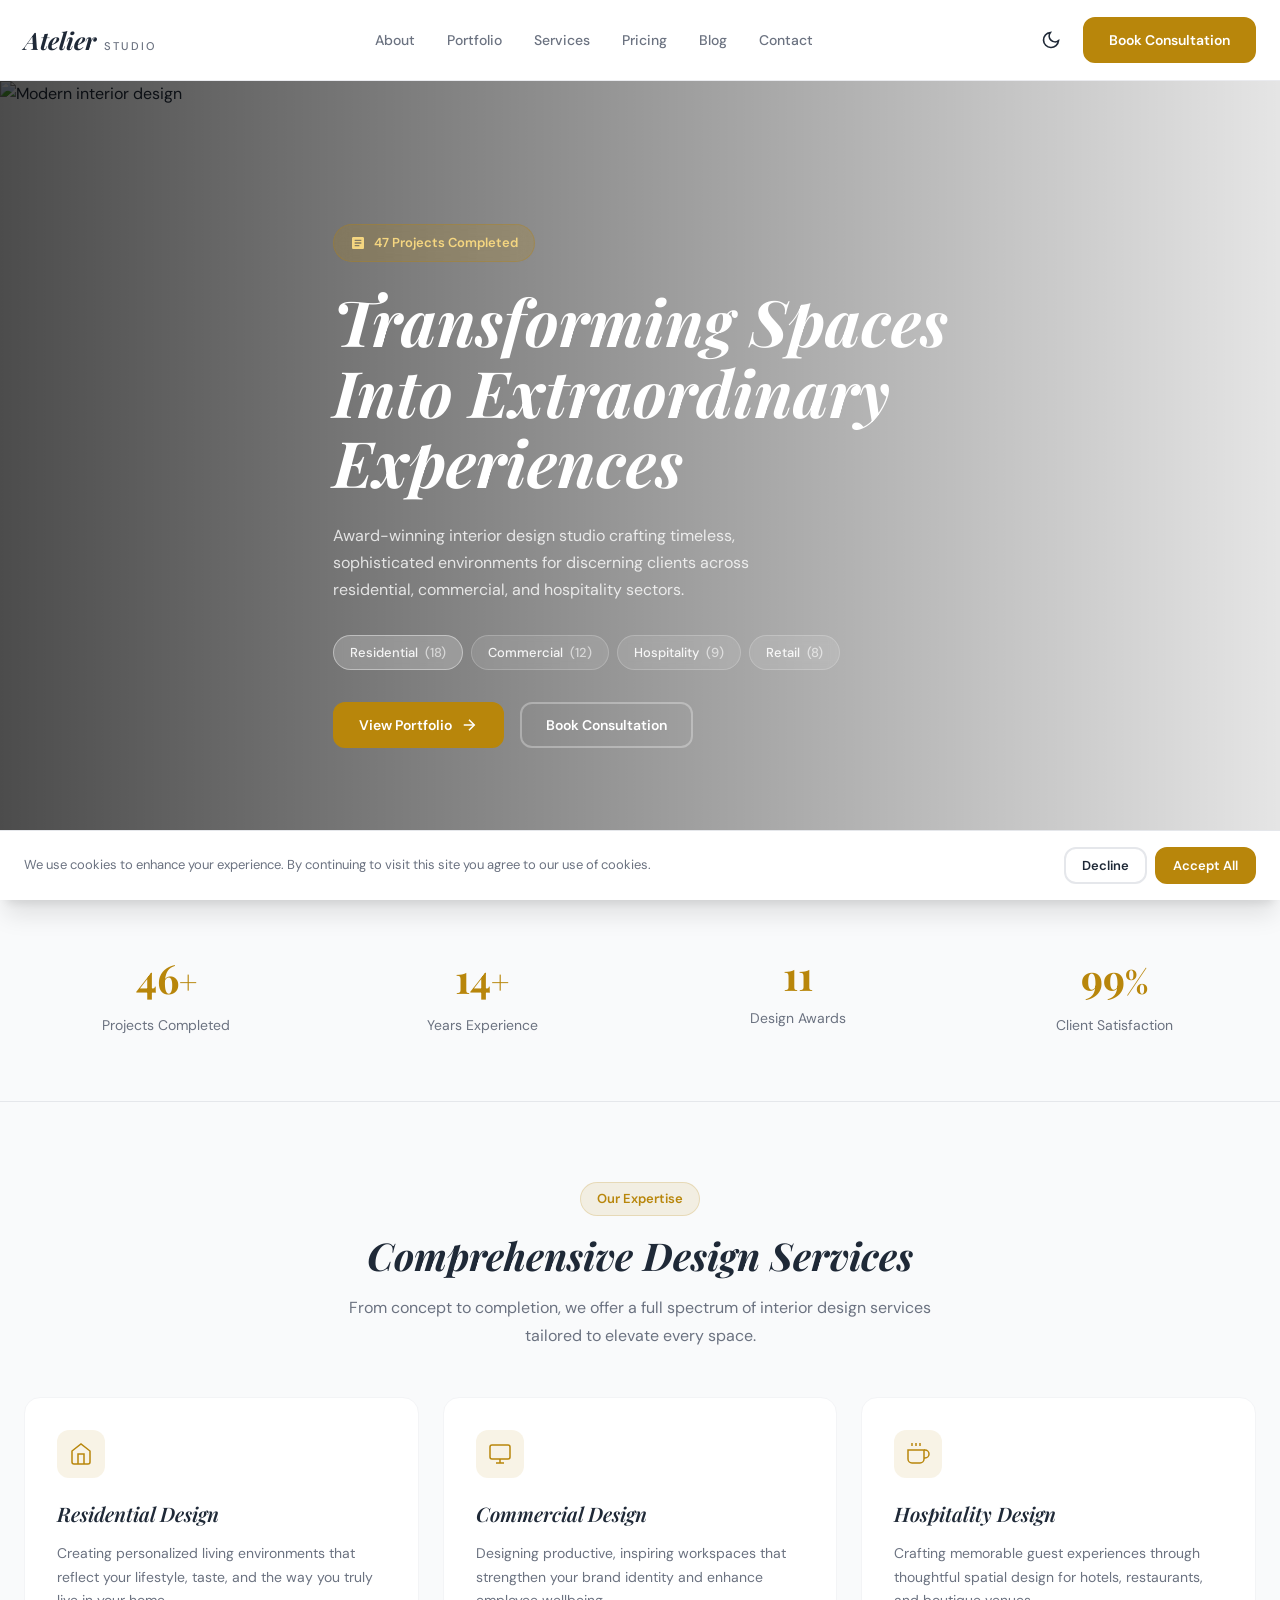
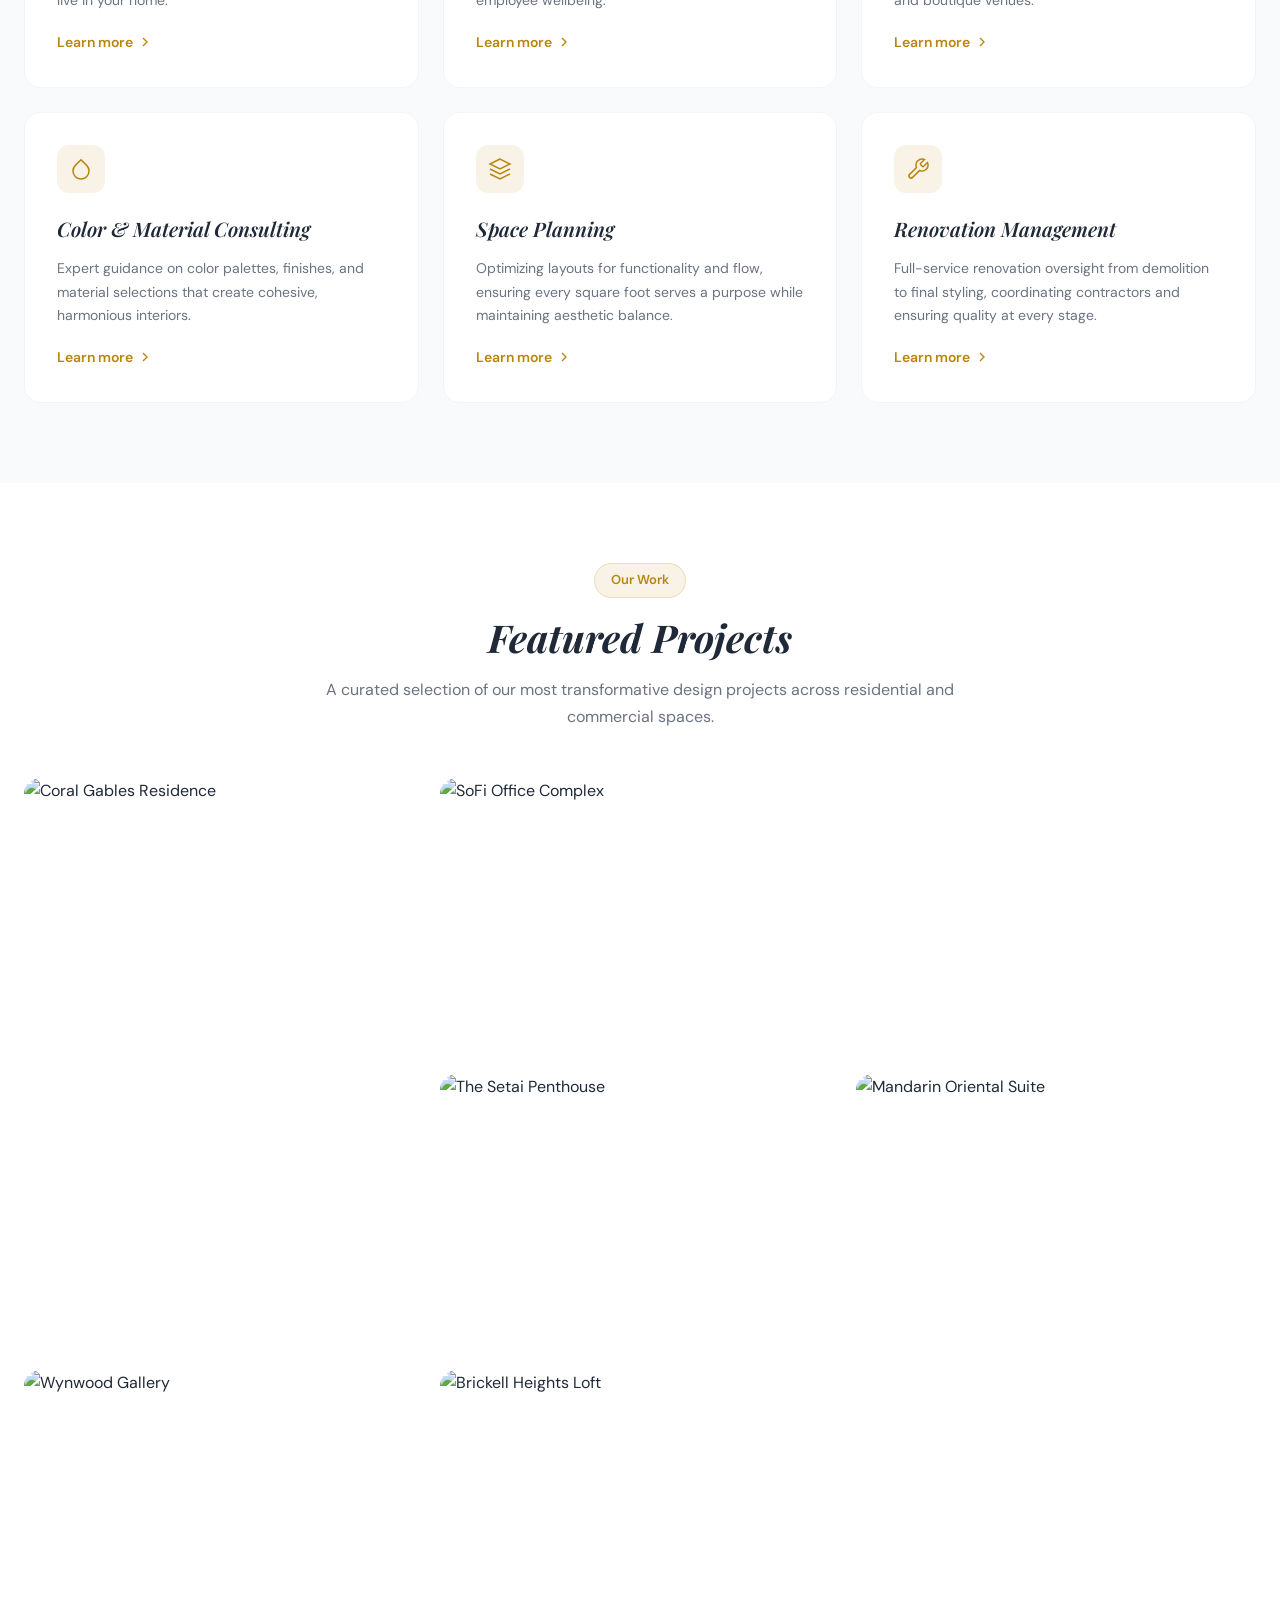
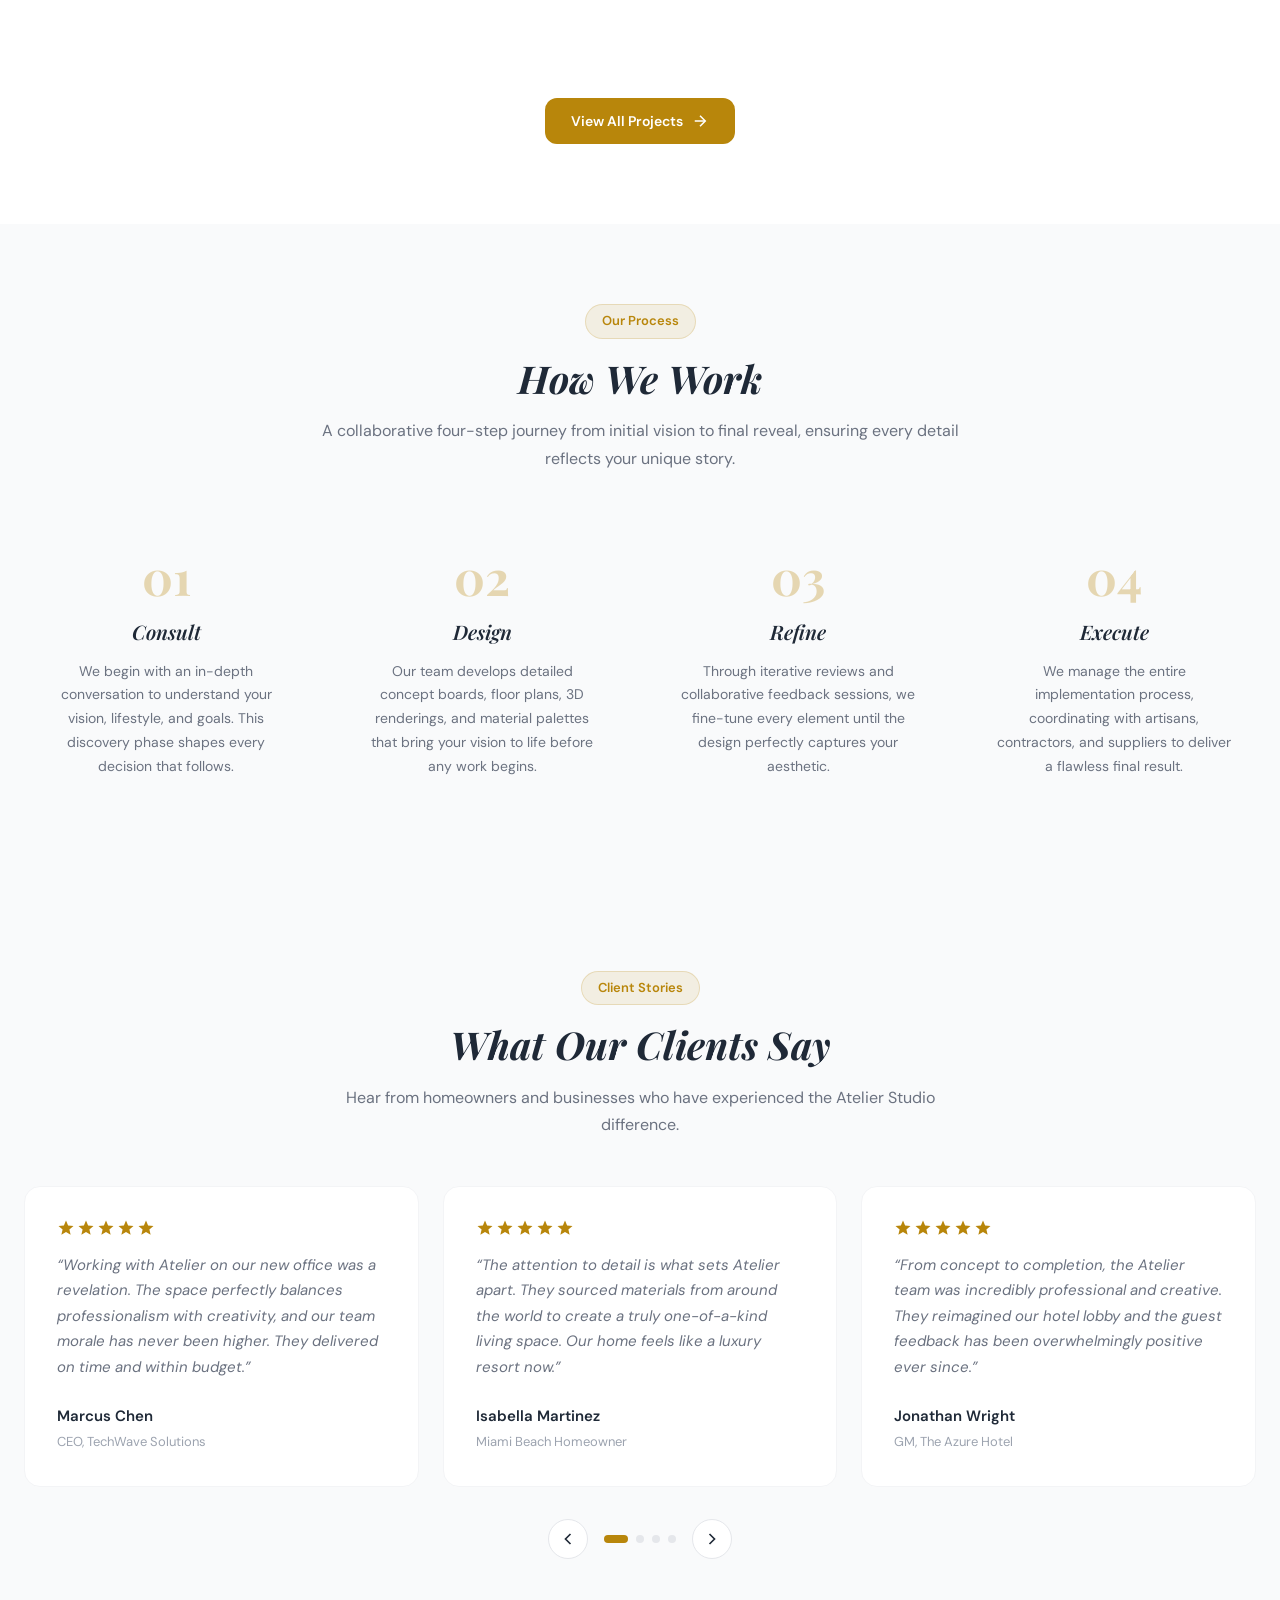
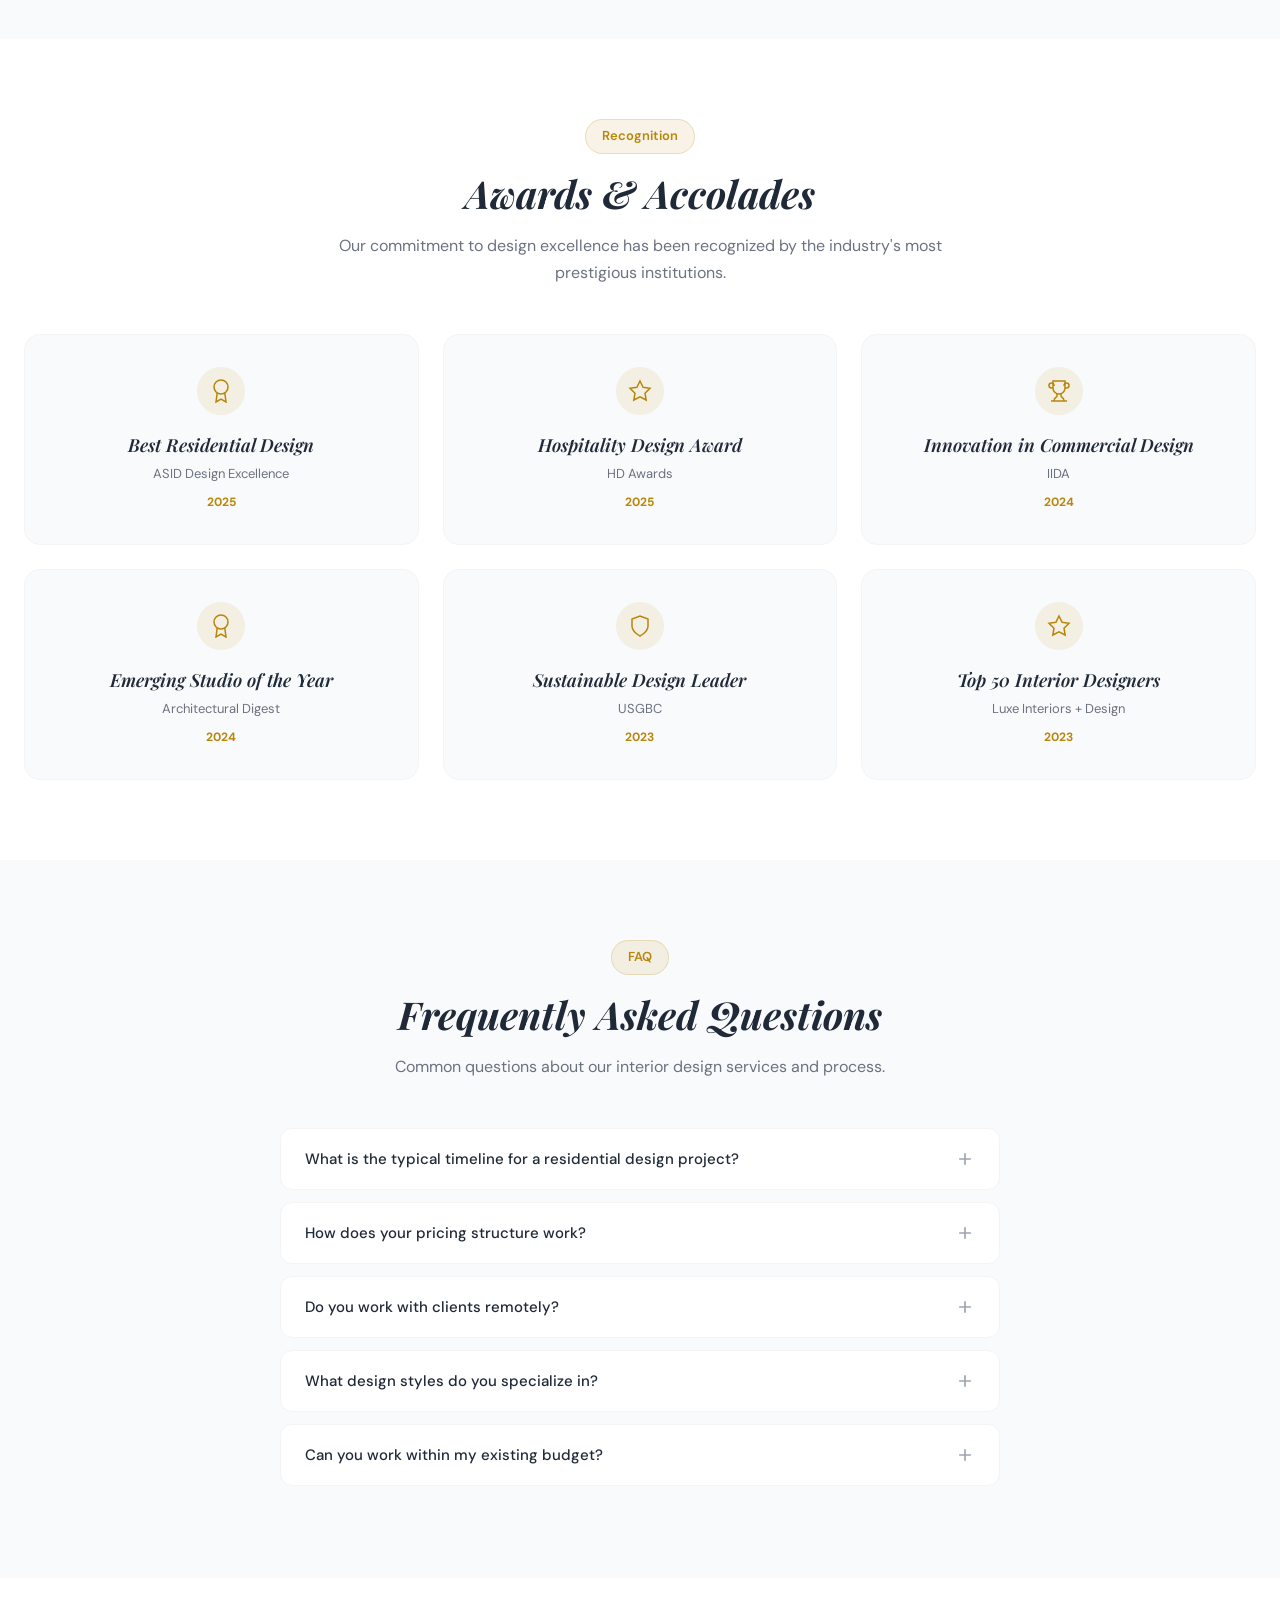
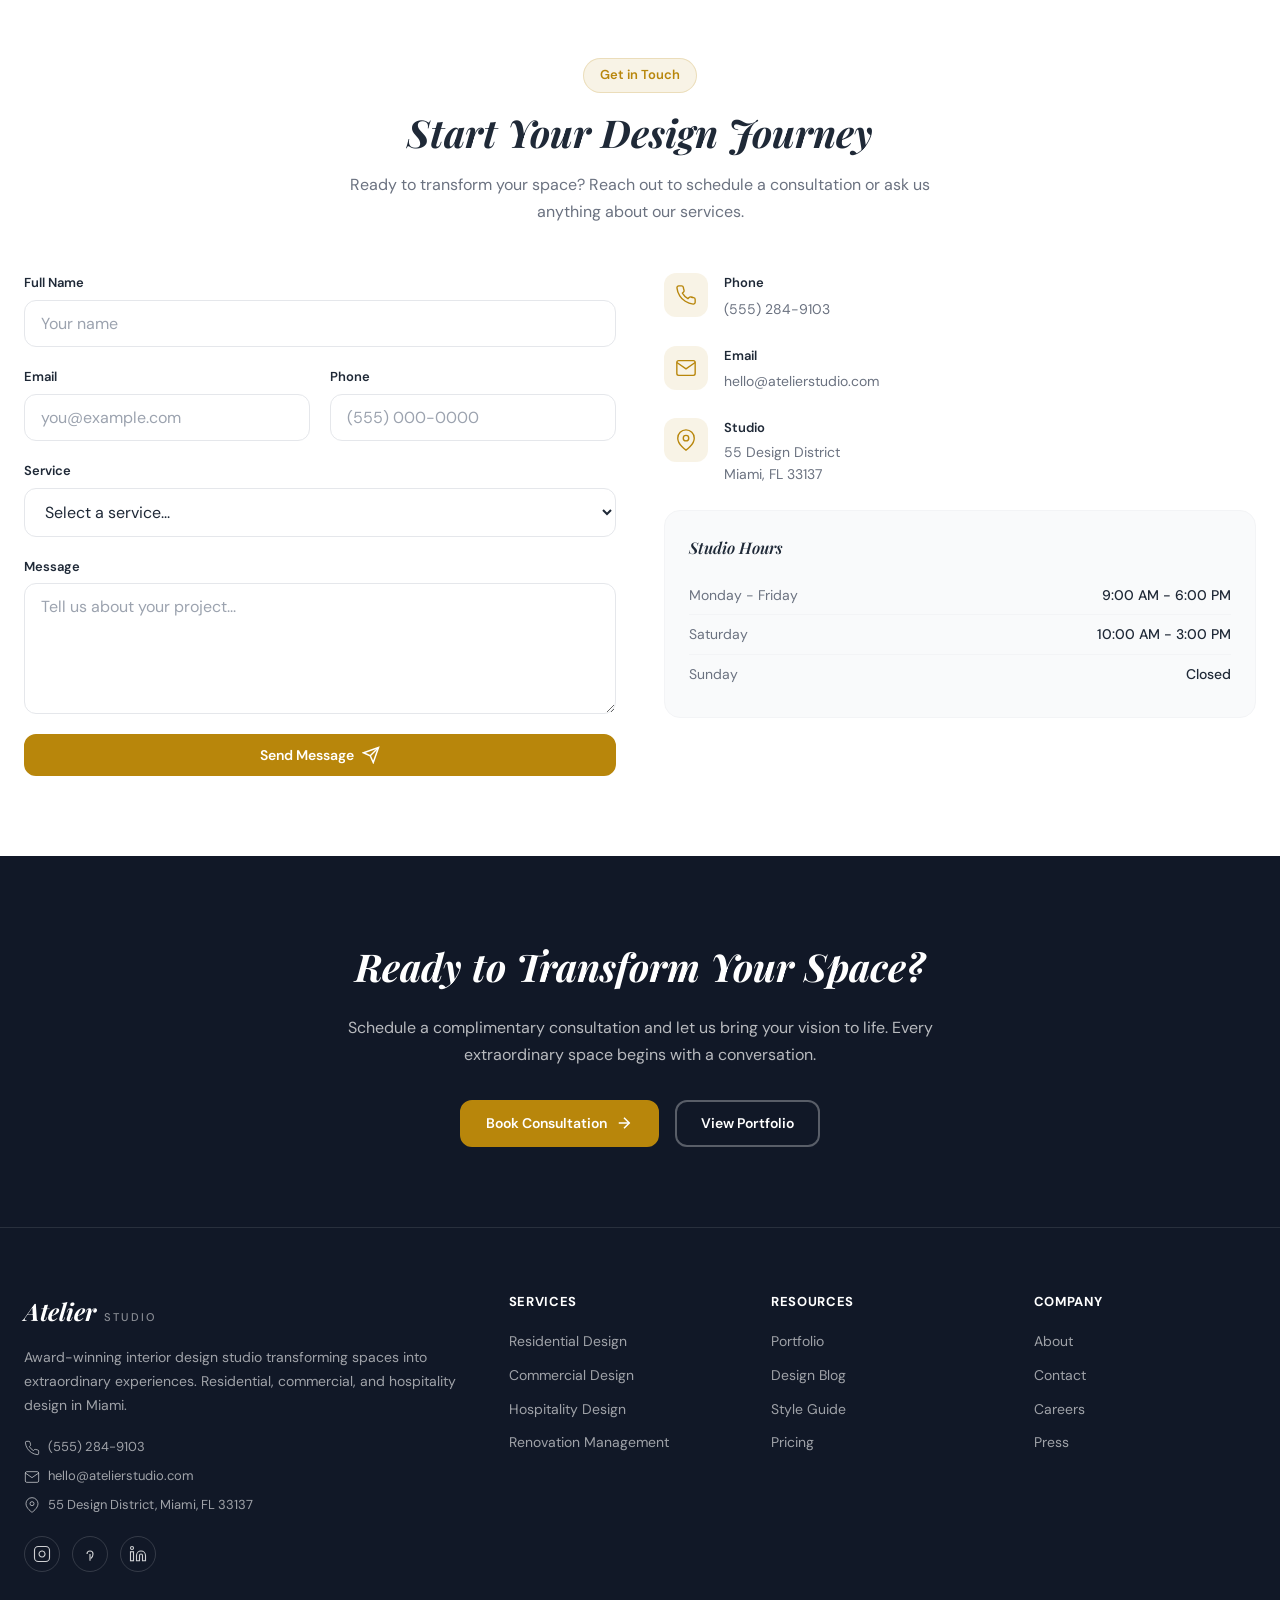
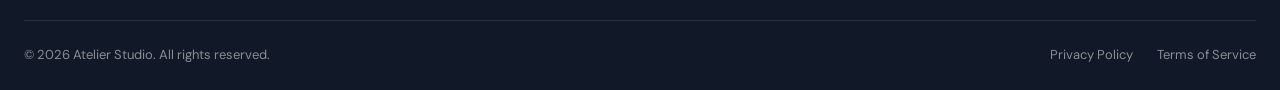
==== index.html @ 3260d1e7 "feat: complete Atelier Studio portfolio website - Hero section with background image, badges, and CT" ====
<!DOCTYPE html>
<html lang="en">
<head>
  <meta charset="UTF-8">
  <meta name="viewport" content="width=device-width, initial-scale=1.0">
  <title>Atelier Studio | Interior Design Portfolio</title>
  <meta name="description" content="Award-winning interior design studio crafting timeless, sophisticated environments for discerning clients.">
  <link rel="preconnect" href="https://fonts.googleapis.com">
  <link rel="preconnect" href="https://fonts.gstatic.com" crossorigin>
  <link href="https://fonts.googleapis.com/css2?family=DM+Sans:ital,wght@0,300;0,400;0,500;0,600;0,700;0,800;1,400&family=Playfair+Display:ital,wght@0,400;0,500;0,600;0,700;0,800;1,400;1,500;1,600&display=swap" rel="stylesheet">
  <link rel="stylesheet" href="assets/css/style.css">
  <script>
    (function(){
      if(localStorage.theme==='dark'||(! ('theme' in localStorage)&&window.matchMedia('(prefers-color-scheme: dark)').matches)){
        document.documentElement.classList.add('dark');
      }
    })();
  </script>
</head>
<body>
  <!-- Preloader -->
  <div id="preloader">
    <div class="preloader-spinner"></div>
  </div>

  <!-- Scroll Progress -->
  <div id="scroll-progress"></div>

  <!-- Header -->
  <header id="header">
    <div class="container header-inner">
      <a href="#" class="logo">
        <span class="logo-text">Atelier</span>
        <span class="logo-sub">STUDIO</span>
      </a>
      <nav class="main-nav" id="mainNav">
        <a href="#about" class="nav-link">About</a>
        <a href="#portfolio" class="nav-link">Portfolio</a>
        <a href="#services" class="nav-link">Services</a>
        <a href="#pricing" class="nav-link">Pricing</a>
        <a href="#blog" class="nav-link">Blog</a>
        <a href="#contact" class="nav-link">Contact</a>
      </nav>
      <div class="header-actions">
        <button id="themeToggle" class="theme-toggle" aria-label="Toggle dark mode">
          <svg class="sun-icon" viewBox="0 0 24 24" fill="none" stroke="currentColor" stroke-width="2"><circle cx="12" cy="12" r="5"/><line x1="12" y1="1" x2="12" y2="3"/><line x1="12" y1="21" x2="12" y2="23"/><line x1="4.22" y1="4.22" x2="5.64" y2="5.64"/><line x1="18.36" y1="18.36" x2="19.78" y2="19.78"/><line x1="1" y1="12" x2="3" y2="12"/><line x1="21" y1="12" x2="23" y2="12"/><line x1="4.22" y1="19.78" x2="5.64" y2="18.36"/><line x1="18.36" y1="5.64" x2="19.78" y2="4.22"/></svg>
          <svg class="moon-icon" viewBox="0 0 24 24" fill="none" stroke="currentColor" stroke-width="2"><path d="M21 12.79A9 9 0 1 1 11.21 3 7 7 0 0 0 21 12.79z"/></svg>
        </button>
        <a href="#contact" class="btn btn-primary header-cta">Book Consultation</a>
        <button class="mobile-toggle" id="mobileToggle" aria-label="Toggle menu">
          <span></span><span></span><span></span>
        </button>
      </div>
    </div>
  </header>

  <main id="main-content">

    <!-- Hero Section -->
    <section class="hero" id="hero">
      <div class="hero-bg">
        <img src="https://images.unsplash.com/photo-1600210492486-724fe5c67fb0?w=1920&q=80" alt="Modern interior design" loading="eager">
        <div class="hero-overlay"></div>
      </div>
      <div class="container hero-content">
        <div class="hero-badge animate-on-scroll">
          <svg viewBox="0 0 24 24" fill="currentColor" width="16" height="16"><path d="M19 3H5c-1.1 0-2 .9-2 2v14c0 1.1.9 2 2 2h14c1.1 0 2-.9 2-2V5c0-1.1-.9-2-2-2zm-5 14H7v-2h7v2zm3-4H7v-2h10v2zm0-4H7V7h10v2z"/></svg>
          <span>47 Projects Completed</span>
        </div>
        <h1 class="hero-title animate-on-scroll">Transforming Spaces<br>Into Extraordinary<br>Experiences</h1>
        <p class="hero-desc animate-on-scroll">Award-winning interior design studio crafting timeless, sophisticated environments for discerning clients across residential, commercial, and hospitality sectors.</p>
        <div class="hero-tags animate-on-scroll">
          <button class="tag active">Residential <span>(18)</span></button>
          <button class="tag">Commercial <span>(12)</span></button>
          <button class="tag">Hospitality <span>(9)</span></button>
          <button class="tag">Retail <span>(8)</span></button>
        </div>
        <div class="hero-cta animate-on-scroll">
          <a href="#portfolio" class="btn btn-primary">View Portfolio <svg viewBox="0 0 24 24" fill="none" stroke="currentColor" stroke-width="2" width="18" height="18"><line x1="5" y1="12" x2="19" y2="12"/><polyline points="12 5 19 12 12 19"/></svg></a>
          <a href="#contact" class="btn btn-outline">Book Consultation</a>
        </div>
      </div>
    </section>

    <!-- Stats Section -->
    <section class="stats" id="stats">
      <div class="container stats-grid">
        <div class="stat-item animate-on-scroll">
          <span class="stat-number" data-target="47">0</span><span class="stat-plus">+</span>
          <span class="stat-label">Projects Completed</span>
        </div>
        <div class="stat-item animate-on-scroll">
          <span class="stat-number" data-target="15">0</span><span class="stat-plus">+</span>
          <span class="stat-label">Years Experience</span>
        </div>
        <div class="stat-item animate-on-scroll">
          <span class="stat-number" data-target="12">0</span>
          <span class="stat-label">Design Awards</span>
        </div>
        <div class="stat-item animate-on-scroll">
          <span class="stat-number" data-target="100">0</span><span class="stat-plus">%</span>
          <span class="stat-label">Client Satisfaction</span>
        </div>
      </div>
    </section>

    <!-- Services Section -->
    <section class="services" id="services">
      <div class="container">
        <div class="section-header animate-on-scroll">
          <span class="section-badge">Our Expertise</span>
          <h2 class="section-title">Comprehensive Design Services</h2>
          <p class="section-desc">From concept to completion, we offer a full spectrum of interior design services tailored to elevate every space.</p>
        </div>
        <div class="services-grid">
          <div class="service-card animate-on-scroll">
            <div class="service-icon">
              <svg viewBox="0 0 24 24" fill="none" stroke="currentColor" stroke-width="1.5"><path d="M3 9l9-7 9 7v11a2 2 0 0 1-2 2H5a2 2 0 0 1-2-2z"/><polyline points="9 22 9 12 15 12 15 22"/></svg>
            </div>
            <h3>Residential Design</h3>
            <p>Creating personalized living environments that reflect your lifestyle, taste, and the way you truly live in your home.</p>
            <a href="#services" class="service-link">Learn more <svg viewBox="0 0 24 24" fill="none" stroke="currentColor" stroke-width="2" width="16" height="16"><polyline points="9 18 15 12 9 6"/></svg></a>
          </div>
          <div class="service-card animate-on-scroll">
            <div class="service-icon">
              <svg viewBox="0 0 24 24" fill="none" stroke="currentColor" stroke-width="1.5"><rect x="2" y="3" width="20" height="14" rx="2" ry="2"/><line x1="8" y1="21" x2="16" y2="21"/><line x1="12" y1="17" x2="12" y2="21"/></svg>
            </div>
            <h3>Commercial Design</h3>
            <p>Designing productive, inspiring workspaces that strengthen your brand identity and enhance employee wellbeing.</p>
            <a href="#services" class="service-link">Learn more <svg viewBox="0 0 24 24" fill="none" stroke="currentColor" stroke-width="2" width="16" height="16"><polyline points="9 18 15 12 9 6"/></svg></a>
          </div>
          <div class="service-card animate-on-scroll">
            <div class="service-icon">
              <svg viewBox="0 0 24 24" fill="none" stroke="currentColor" stroke-width="1.5"><path d="M18 8h1a4 4 0 0 1 0 8h-1"/><path d="M2 8h16v9a4 4 0 0 1-4 4H6a4 4 0 0 1-4-4V8z"/><line x1="6" y1="1" x2="6" y2="4"/><line x1="10" y1="1" x2="10" y2="4"/><line x1="14" y1="1" x2="14" y2="4"/></svg>
            </div>
            <h3>Hospitality Design</h3>
            <p>Crafting memorable guest experiences through thoughtful spatial design for hotels, restaurants, and boutique venues.</p>
            <a href="#services" class="service-link">Learn more <svg viewBox="0 0 24 24" fill="none" stroke="currentColor" stroke-width="2" width="16" height="16"><polyline points="9 18 15 12 9 6"/></svg></a>
          </div>
          <div class="service-card animate-on-scroll">
            <div class="service-icon">
              <svg viewBox="0 0 24 24" fill="none" stroke="currentColor" stroke-width="1.5"><path d="M12 2.69l5.66 5.66a8 8 0 1 1-11.31 0z"/></svg>
            </div>
            <h3>Color &amp; Material Consulting</h3>
            <p>Expert guidance on color palettes, finishes, and material selections that create cohesive, harmonious interiors.</p>
            <a href="#services" class="service-link">Learn more <svg viewBox="0 0 24 24" fill="none" stroke="currentColor" stroke-width="2" width="16" height="16"><polyline points="9 18 15 12 9 6"/></svg></a>
          </div>
          <div class="service-card animate-on-scroll">
            <div class="service-icon">
              <svg viewBox="0 0 24 24" fill="none" stroke="currentColor" stroke-width="1.5"><polygon points="12 2 2 7 12 12 22 7 12 2"/><polyline points="2 17 12 22 22 17"/><polyline points="2 12 12 17 22 12"/></svg>
            </div>
            <h3>Space Planning</h3>
            <p>Optimizing layouts for functionality and flow, ensuring every square foot serves a purpose while maintaining aesthetic balance.</p>
            <a href="#services" class="service-link">Learn more <svg viewBox="0 0 24 24" fill="none" stroke="currentColor" stroke-width="2" width="16" height="16"><polyline points="9 18 15 12 9 6"/></svg></a>
          </div>
          <div class="service-card animate-on-scroll">
            <div class="service-icon">
              <svg viewBox="0 0 24 24" fill="none" stroke="currentColor" stroke-width="1.5"><path d="M14.7 6.3a1 1 0 0 0 0 1.4l1.6 1.6a1 1 0 0 0 1.4 0l3.77-3.77a6 6 0 0 1-7.94 7.94l-6.91 6.91a2.12 2.12 0 0 1-3-3l6.91-6.91a6 6 0 0 1 7.94-7.94l-3.76 3.76z"/></svg>
            </div>
            <h3>Renovation Management</h3>
            <p>Full-service renovation oversight from demolition to final styling, coordinating contractors and ensuring quality at every stage.</p>
            <a href="#services" class="service-link">Learn more <svg viewBox="0 0 24 24" fill="none" stroke="currentColor" stroke-width="2" width="16" height="16"><polyline points="9 18 15 12 9 6"/></svg></a>
          </div>
        </div>
      </div>
    </section>

    <!-- Portfolio Section -->
    <section class="portfolio" id="portfolio">
      <div class="container">
        <div class="section-header animate-on-scroll">
          <span class="section-badge">Our Work</span>
          <h2 class="section-title">Featured Projects</h2>
          <p class="section-desc">A curated selection of our most transformative design projects across residential and commercial spaces.</p>
        </div>
        <div class="portfolio-grid">
          <div class="portfolio-item portfolio-item-tall animate-on-scroll">
            <img src="https://images.unsplash.com/photo-1600607687939-ce8a6c25118c?w=800&q=80" alt="Coral Gables Residence" loading="lazy">
            <div class="portfolio-overlay">
              <span class="portfolio-cat">Residential</span>
              <h3>Coral Gables Residence</h3>
            </div>
          </div>
          <div class="portfolio-item portfolio-item-wide animate-on-scroll">
            <img src="https://images.unsplash.com/photo-1497366811353-6870744d04b2?w=800&q=80" alt="SoFi Office Complex" loading="lazy">
            <div class="portfolio-overlay">
              <span class="portfolio-cat">Commercial</span>
              <h3>SoFi Office Complex</h3>
            </div>
          </div>
          <div class="portfolio-item animate-on-scroll">
            <img src="https://images.unsplash.com/photo-1600566753190-17f0baa2a6c3?w=800&q=80" alt="The Setai Penthouse" loading="lazy">
            <div class="portfolio-overlay">
              <span class="portfolio-cat">Residential</span>
              <h3>The Setai Penthouse</h3>
            </div>
          </div>
          <div class="portfolio-item animate-on-scroll">
            <img src="https://images.unsplash.com/photo-1590490360182-c33d955571c2?w=800&q=80" alt="Mandarin Oriental Suite" loading="lazy">
            <div class="portfolio-overlay">
              <span class="portfolio-cat">Hospitality</span>
              <h3>Mandarin Oriental Suite</h3>
            </div>
          </div>
          <div class="portfolio-item animate-on-scroll">
            <img src="https://images.unsplash.com/photo-1600585154340-be6161a56a0c?w=800&q=80" alt="Wynwood Gallery" loading="lazy">
            <div class="portfolio-overlay">
              <span class="portfolio-cat">Commercial</span>
              <h3>Wynwood Gallery</h3>
            </div>
          </div>
          <div class="portfolio-item animate-on-scroll">
            <img src="https://images.unsplash.com/photo-1616486338812-3dadae4b4ace?w=800&q=80" alt="Brickell Heights Loft" loading="lazy">
            <div class="portfolio-overlay">
              <span class="portfolio-cat">Residential</span>
              <h3>Brickell Heights Loft</h3>
            </div>
          </div>
        </div>
        <div class="text-center mt-12 animate-on-scroll">
          <a href="#portfolio" class="btn btn-primary">View All Projects <svg viewBox="0 0 24 24" fill="none" stroke="currentColor" stroke-width="2" width="18" height="18"><line x1="5" y1="12" x2="19" y2="12"/><polyline points="12 5 19 12 12 19"/></svg></a>
        </div>
      </div>
    </section>

    <!-- Process Section -->
    <section class="process" id="about">
      <div class="container">
        <div class="section-header animate-on-scroll">
          <span class="section-badge">Our Process</span>
          <h2 class="section-title">How We Work</h2>
          <p class="section-desc">A collaborative four-step journey from initial vision to final reveal, ensuring every detail reflects your unique story.</p>
        </div>
        <div class="process-grid">
          <div class="process-step animate-on-scroll">
            <span class="step-number">01</span>
            <h3>Consult</h3>
            <p>We begin with an in-depth conversation to understand your vision, lifestyle, and goals. This discovery phase shapes every decision that follows.</p>
          </div>
          <div class="process-step animate-on-scroll">
            <span class="step-number">02</span>
            <h3>Design</h3>
            <p>Our team develops detailed concept boards, floor plans, 3D renderings, and material palettes that bring your vision to life before any work begins.</p>
          </div>
          <div class="process-step animate-on-scroll">
            <span class="step-number">03</span>
            <h3>Refine</h3>
            <p>Through iterative reviews and collaborative feedback sessions, we fine-tune every element until the design perfectly captures your aesthetic.</p>
          </div>
          <div class="process-step animate-on-scroll">
            <span class="step-number">04</span>
            <h3>Execute</h3>
            <p>We manage the entire implementation process, coordinating with artisans, contractors, and suppliers to deliver a flawless final result.</p>
          </div>
        </div>
      </div>
    </section>

    <!-- Testimonials Section -->
    <section class="testimonials" id="testimonials">
      <div class="container">
        <div class="section-header animate-on-scroll">
          <span class="section-badge">Client Stories</span>
          <h2 class="section-title">What Our Clients Say</h2>
          <p class="section-desc">Hear from homeowners and businesses who have experienced the Atelier Studio difference.</p>
        </div>
        <div class="testimonial-slider" id="testimonialSlider">
          <div class="testimonial-track">
            <div class="testimonial-card"><div class="testimonial-card-inner">
              <div class="stars">
                <svg viewBox="0 0 24 24" fill="currentColor"><path d="M12 17.27L18.18 21l-1.64-7.03L22 9.24l-7.19-.61L12 2 9.19 8.63 2 9.24l5.46 4.73L5.82 21z"/></svg>
                <svg viewBox="0 0 24 24" fill="currentColor"><path d="M12 17.27L18.18 21l-1.64-7.03L22 9.24l-7.19-.61L12 2 9.19 8.63 2 9.24l5.46 4.73L5.82 21z"/></svg>
                <svg viewBox="0 0 24 24" fill="currentColor"><path d="M12 17.27L18.18 21l-1.64-7.03L22 9.24l-7.19-.61L12 2 9.19 8.63 2 9.24l5.46 4.73L5.82 21z"/></svg>
                <svg viewBox="0 0 24 24" fill="currentColor"><path d="M12 17.27L18.18 21l-1.64-7.03L22 9.24l-7.19-.61L12 2 9.19 8.63 2 9.24l5.46 4.73L5.82 21z"/></svg>
                <svg viewBox="0 0 24 24" fill="currentColor"><path d="M12 17.27L18.18 21l-1.64-7.03L22 9.24l-7.19-.61L12 2 9.19 8.63 2 9.24l5.46 4.73L5.82 21z"/></svg>
              </div>
              <blockquote>&ldquo;Working with Atelier on our new office was a revelation. The space perfectly balances professionalism with creativity, and our team morale has never been higher. They delivered on time and within budget.&rdquo;</blockquote>
              <div class="testimonial-author">
                <strong>Marcus Chen</strong>
                <span>CEO, TechWave Solutions</span>
              </div>
            </div></div>
            <div class="testimonial-card"><div class="testimonial-card-inner">
              <div class="stars">
                <svg viewBox="0 0 24 24" fill="currentColor"><path d="M12 17.27L18.18 21l-1.64-7.03L22 9.24l-7.19-.61L12 2 9.19 8.63 2 9.24l5.46 4.73L5.82 21z"/></svg>
                <svg viewBox="0 0 24 24" fill="currentColor"><path d="M12 17.27L18.18 21l-1.64-7.03L22 9.24l-7.19-.61L12 2 9.19 8.63 2 9.24l5.46 4.73L5.82 21z"/></svg>
                <svg viewBox="0 0 24 24" fill="currentColor"><path d="M12 17.27L18.18 21l-1.64-7.03L22 9.24l-7.19-.61L12 2 9.19 8.63 2 9.24l5.46 4.73L5.82 21z"/></svg>
                <svg viewBox="0 0 24 24" fill="currentColor"><path d="M12 17.27L18.18 21l-1.64-7.03L22 9.24l-7.19-.61L12 2 9.19 8.63 2 9.24l5.46 4.73L5.82 21z"/></svg>
                <svg viewBox="0 0 24 24" fill="currentColor"><path d="M12 17.27L18.18 21l-1.64-7.03L22 9.24l-7.19-.61L12 2 9.19 8.63 2 9.24l5.46 4.73L5.82 21z"/></svg>
              </div>
              <blockquote>&ldquo;The attention to detail is what sets Atelier apart. They sourced materials from around the world to create a truly one-of-a-kind living space. Our home feels like a luxury resort now.&rdquo;</blockquote>
              <div class="testimonial-author">
                <strong>Isabella Martinez</strong>
                <span>Miami Beach Homeowner</span>
              </div>
            </div></div>
            <div class="testimonial-card"><div class="testimonial-card-inner">
              <div class="stars">
                <svg viewBox="0 0 24 24" fill="currentColor"><path d="M12 17.27L18.18 21l-1.64-7.03L22 9.24l-7.19-.61L12 2 9.19 8.63 2 9.24l5.46 4.73L5.82 21z"/></svg>
                <svg viewBox="0 0 24 24" fill="currentColor"><path d="M12 17.27L18.18 21l-1.64-7.03L22 9.24l-7.19-.61L12 2 9.19 8.63 2 9.24l5.46 4.73L5.82 21z"/></svg>
                <svg viewBox="0 0 24 24" fill="currentColor"><path d="M12 17.27L18.18 21l-1.64-7.03L22 9.24l-7.19-.61L12 2 9.19 8.63 2 9.24l5.46 4.73L5.82 21z"/></svg>
                <svg viewBox="0 0 24 24" fill="currentColor"><path d="M12 17.27L18.18 21l-1.64-7.03L22 9.24l-7.19-.61L12 2 9.19 8.63 2 9.24l5.46 4.73L5.82 21z"/></svg>
                <svg viewBox="0 0 24 24" fill="currentColor"><path d="M12 17.27L18.18 21l-1.64-7.03L22 9.24l-7.19-.61L12 2 9.19 8.63 2 9.24l5.46 4.73L5.82 21z"/></svg>
              </div>
              <blockquote>&ldquo;From concept to completion, the Atelier team was incredibly professional and creative. They reimagined our hotel lobby and the guest feedback has been overwhelmingly positive ever since.&rdquo;</blockquote>
              <div class="testimonial-author">
                <strong>Jonathan Wright</strong>
                <span>GM, The Azure Hotel</span>
              </div>
            </div></div>
            <div class="testimonial-card"><div class="testimonial-card-inner">
              <div class="stars">
                <svg viewBox="0 0 24 24" fill="currentColor"><path d="M12 17.27L18.18 21l-1.64-7.03L22 9.24l-7.19-.61L12 2 9.19 8.63 2 9.24l5.46 4.73L5.82 21z"/></svg>
                <svg viewBox="0 0 24 24" fill="currentColor"><path d="M12 17.27L18.18 21l-1.64-7.03L22 9.24l-7.19-.61L12 2 9.19 8.63 2 9.24l5.46 4.73L5.82 21z"/></svg>
                <svg viewBox="0 0 24 24" fill="currentColor"><path d="M12 17.27L18.18 21l-1.64-7.03L22 9.24l-7.19-.61L12 2 9.19 8.63 2 9.24l5.46 4.73L5.82 21z"/></svg>
                <svg viewBox="0 0 24 24" fill="currentColor"><path d="M12 17.27L18.18 21l-1.64-7.03L22 9.24l-7.19-.61L12 2 9.19 8.63 2 9.24l5.46 4.73L5.82 21z"/></svg>
                <svg viewBox="0 0 24 24" fill="currentColor"><path d="M12 17.27L18.18 21l-1.64-7.03L22 9.24l-7.19-.61L12 2 9.19 8.63 2 9.24l5.46 4.73L5.82 21z"/></svg>
              </div>
              <blockquote>&ldquo;Atelier Studio transformed our dated condo into a breathtaking modern sanctuary. Every detail was considered, from the custom millwork to the curated art collection. They truly understood our vision.&rdquo;</blockquote>
              <div class="testimonial-author">
                <strong>Victoria Harrington</strong>
                <span>Coral Gables Homeowner</span>
              </div>
            </div></div>
            <div class="testimonial-card"><div class="testimonial-card-inner">
              <div class="stars">
                <svg viewBox="0 0 24 24" fill="currentColor"><path d="M12 17.27L18.18 21l-1.64-7.03L22 9.24l-7.19-.61L12 2 9.19 8.63 2 9.24l5.46 4.73L5.82 21z"/></svg>
                <svg viewBox="0 0 24 24" fill="currentColor"><path d="M12 17.27L18.18 21l-1.64-7.03L22 9.24l-7.19-.61L12 2 9.19 8.63 2 9.24l5.46 4.73L5.82 21z"/></svg>
                <svg viewBox="0 0 24 24" fill="currentColor"><path d="M12 17.27L18.18 21l-1.64-7.03L22 9.24l-7.19-.61L12 2 9.19 8.63 2 9.24l5.46 4.73L5.82 21z"/></svg>
                <svg viewBox="0 0 24 24" fill="currentColor"><path d="M12 17.27L18.18 21l-1.64-7.03L22 9.24l-7.19-.61L12 2 9.19 8.63 2 9.24l5.46 4.73L5.82 21z"/></svg>
                <svg viewBox="0 0 24 24" fill="currentColor"><path d="M12 17.27L18.18 21l-1.64-7.03L22 9.24l-7.19-.61L12 2 9.19 8.63 2 9.24l5.46 4.73L5.82 21z"/></svg>
              </div>
              <blockquote>&ldquo;I was nervous about renovating our mid-century home, but Atelier preserved its character while making it completely functional for modern living. The result exceeded every expectation.&rdquo;</blockquote>
              <div class="testimonial-author">
                <strong>Diana Rossetti</strong>
                <span>Coconut Grove Homeowner</span>
              </div>
            </div></div>
            <div class="testimonial-card"><div class="testimonial-card-inner">
              <div class="stars">
                <svg viewBox="0 0 24 24" fill="currentColor"><path d="M12 17.27L18.18 21l-1.64-7.03L22 9.24l-7.19-.61L12 2 9.19 8.63 2 9.24l5.46 4.73L5.82 21z"/></svg>
                <svg viewBox="0 0 24 24" fill="currentColor"><path d="M12 17.27L18.18 21l-1.64-7.03L22 9.24l-7.19-.61L12 2 9.19 8.63 2 9.24l5.46 4.73L5.82 21z"/></svg>
                <svg viewBox="0 0 24 24" fill="currentColor"><path d="M12 17.27L18.18 21l-1.64-7.03L22 9.24l-7.19-.61L12 2 9.19 8.63 2 9.24l5.46 4.73L5.82 21z"/></svg>
                <svg viewBox="0 0 24 24" fill="currentColor"><path d="M12 17.27L18.18 21l-1.64-7.03L22 9.24l-7.19-.61L12 2 9.19 8.63 2 9.24l5.46 4.73L5.82 21z"/></svg>
                <svg viewBox="0 0 24 24" fill="currentColor"><path d="M12 17.27L18.18 21l-1.64-7.03L22 9.24l-7.19-.61L12 2 9.19 8.63 2 9.24l5.46 4.73L5.82 21z"/></svg>
              </div>
              <blockquote>&ldquo;Atelier designed our flagship retail store and the results speak for themselves. Foot traffic increased by 40 percent in the first quarter after the redesign. Truly transformative work.&rdquo;</blockquote>
              <div class="testimonial-author">
                <strong>Nathan Park</strong>
                <span>Founder, Maison Luxe</span>
              </div>
            </div></div>
          </div>
        </div>
        <div class="slider-controls">
          <button class="slider-btn slider-prev" id="sliderPrev" aria-label="Previous">
            <svg viewBox="0 0 24 24" fill="none" stroke="currentColor" stroke-width="2"><polyline points="15 18 9 12 15 6"/></svg>
          </button>
          <div class="slider-dots" id="sliderDots"></div>
          <button class="slider-btn slider-next" id="sliderNext" aria-label="Next">
            <svg viewBox="0 0 24 24" fill="none" stroke="currentColor" stroke-width="2"><polyline points="9 18 15 12 9 6"/></svg>
          </button>
        </div>
      </div>
    </section>

    <!-- Awards Section -->
    <section class="awards" id="awards">
      <div class="container">
        <div class="section-header animate-on-scroll">
          <span class="section-badge">Recognition</span>
          <h2 class="section-title">Awards &amp; Accolades</h2>
          <p class="section-desc">Our commitment to design excellence has been recognized by the industry's most prestigious institutions.</p>
        </div>
        <div class="awards-grid">
          <div class="award-item animate-on-scroll">
            <div class="award-icon">
              <svg viewBox="0 0 24 24" fill="none" stroke="currentColor" stroke-width="1.5"><circle cx="12" cy="8" r="7"/><polyline points="8.21 13.89 7 23 12 20 17 23 15.79 13.88"/></svg>
            </div>
            <h3>Best Residential Design</h3>
            <p>ASID Design Excellence</p>
            <span class="award-year">2025</span>
          </div>
          <div class="award-item animate-on-scroll">
            <div class="award-icon">
              <svg viewBox="0 0 24 24" fill="none" stroke="currentColor" stroke-width="1.5"><polygon points="12 2 15.09 8.26 22 9.27 17 14.14 18.18 21.02 12 17.77 5.82 21.02 7 14.14 2 9.27 8.91 8.26 12 2"/></svg>
            </div>
            <h3>Hospitality Design Award</h3>
            <p>HD Awards</p>
            <span class="award-year">2025</span>
          </div>
          <div class="award-item animate-on-scroll">
            <div class="award-icon">
              <svg viewBox="0 0 24 24" fill="none" stroke="currentColor" stroke-width="1.5"><path d="M6 9H4.5a2.5 2.5 0 0 1 0-5C7 4 7 7 7 7"/><path d="M18 9h1.5a2.5 2.5 0 0 0 0-5C17 4 17 7 17 7"/><path d="M4 22h16"/><path d="M10 14.66V17c0 .55-.47.98-.97 1.21C7.85 18.75 7 20.24 7 22"/><path d="M14 14.66V17c0 .55.47.98.97 1.21C16.15 18.75 17 20.24 17 22"/><path d="M18 2H6v7a6 6 0 0 0 12 0V2Z"/></svg>
            </div>
            <h3>Innovation in Commercial Design</h3>
            <p>IIDA</p>
            <span class="award-year">2024</span>
          </div>
          <div class="award-item animate-on-scroll">
            <div class="award-icon">
              <svg viewBox="0 0 24 24" fill="none" stroke="currentColor" stroke-width="1.5"><path d="M12 15a7 7 0 1 0 0-14 7 7 0 0 0 0 14z"/><path d="M8.21 13.89L7 23l5-3 5 3-1.21-9.12"/></svg>
            </div>
            <h3>Emerging Studio of the Year</h3>
            <p>Architectural Digest</p>
            <span class="award-year">2024</span>
          </div>
          <div class="award-item animate-on-scroll">
            <div class="award-icon">
              <svg viewBox="0 0 24 24" fill="none" stroke="currentColor" stroke-width="1.5"><path d="M12 22s8-4 8-10V5l-8-3-8 3v7c0 6 8 10 8 10z"/></svg>
            </div>
            <h3>Sustainable Design Leader</h3>
            <p>USGBC</p>
            <span class="award-year">2023</span>
          </div>
          <div class="award-item animate-on-scroll">
            <div class="award-icon">
              <svg viewBox="0 0 24 24" fill="none" stroke="currentColor" stroke-width="1.5"><path d="M12 2l3.09 6.26L22 9.27l-5 4.87 1.18 6.88L12 17.77l-6.18 3.25L7 14.14 2 9.27l6.91-1.01L12 2z"/></svg>
            </div>
            <h3>Top 50 Interior Designers</h3>
            <p>Luxe Interiors + Design</p>
            <span class="award-year">2023</span>
          </div>
        </div>
      </div>
    </section>

    <!-- FAQ Section -->
    <section class="faq" id="pricing">
      <div class="container">
        <div class="section-header animate-on-scroll">
          <span class="section-badge">FAQ</span>
          <h2 class="section-title">Frequently Asked Questions</h2>
          <p class="section-desc">Common questions about our interior design services and process.</p>
        </div>
        <div class="faq-list">
          <div class="faq-item animate-on-scroll">
            <button class="faq-question">
              <span>What is the typical timeline for a residential design project?</span>
              <svg viewBox="0 0 24 24" fill="none" stroke="currentColor" stroke-width="2"><line x1="12" y1="5" x2="12" y2="19"/><line x1="5" y1="12" x2="19" y2="12"/></svg>
            </button>
            <div class="faq-answer">
              <p>Most residential projects take between 3 to 6 months from initial consultation to final installation. This timeline includes the design development phase (4-8 weeks), material sourcing and ordering (4-6 weeks), and implementation (4-8 weeks). Larger or more complex projects may require additional time, which we'll outline clearly in our project proposal.</p>
            </div>
          </div>
          <div class="faq-item animate-on-scroll">
            <button class="faq-question">
              <span>How does your pricing structure work?</span>
              <svg viewBox="0 0 24 24" fill="none" stroke="currentColor" stroke-width="2"><line x1="12" y1="5" x2="12" y2="19"/><line x1="5" y1="12" x2="19" y2="12"/></svg>
            </button>
            <div class="faq-answer">
              <p>We offer three pricing tiers: Essential, Premium, and Bespoke. Each tier includes different levels of service, from single-room designs to full-home transformations. We provide transparent pricing with a detailed breakdown during the initial consultation, so you know exactly what to expect.</p>
            </div>
          </div>
          <div class="faq-item animate-on-scroll">
            <button class="faq-question">
              <span>Do you work with clients remotely?</span>
              <svg viewBox="0 0 24 24" fill="none" stroke="currentColor" stroke-width="2"><line x1="12" y1="5" x2="12" y2="19"/><line x1="5" y1="12" x2="19" y2="12"/></svg>
            </button>
            <div class="faq-answer">
              <p>Yes, we work with clients across the country and internationally. Our digital design process includes virtual consultations, 3D walkthroughs, and detailed specification packages that make remote collaboration seamless. We also coordinate with local contractors in your area for implementation.</p>
            </div>
          </div>
          <div class="faq-item animate-on-scroll">
            <button class="faq-question">
              <span>What design styles do you specialize in?</span>
              <svg viewBox="0 0 24 24" fill="none" stroke="currentColor" stroke-width="2"><line x1="12" y1="5" x2="12" y2="19"/><line x1="5" y1="12" x2="19" y2="12"/></svg>
            </button>
            <div class="faq-answer">
              <p>Our team is versatile and experienced across multiple design aesthetics, from modern minimalism and contemporary luxury to transitional, mid-century modern, and classic elegance. We adapt our approach to match your personal style and the architectural character of your space.</p>
            </div>
          </div>
          <div class="faq-item animate-on-scroll">
            <button class="faq-question">
              <span>Can you work within my existing budget?</span>
              <svg viewBox="0 0 24 24" fill="none" stroke="currentColor" stroke-width="2"><line x1="12" y1="5" x2="12" y2="19"/><line x1="5" y1="12" x2="19" y2="12"/></svg>
            </button>
            <div class="faq-answer">
              <p>Absolutely. We believe great design is achievable at various price points. During our initial consultation, we'll discuss your budget openly and create a design plan that maximizes impact within your investment range. We're skilled at blending high-end statement pieces with more accessible options.</p>
            </div>
          </div>
        </div>
      </div>
    </section>

    <!-- Contact Section -->
    <section class="contact" id="contact">
      <div class="container">
        <div class="section-header animate-on-scroll">
          <span class="section-badge">Get in Touch</span>
          <h2 class="section-title">Start Your Design Journey</h2>
          <p class="section-desc">Ready to transform your space? Reach out to schedule a consultation or ask us anything about our services.</p>
        </div>
        <div class="contact-grid">
          <form class="contact-form animate-on-scroll" id="contactForm">
            <div class="form-group">
              <label for="name">Full Name</label>
              <input type="text" id="name" name="name" placeholder="Your name" required>
            </div>
            <div class="form-row">
              <div class="form-group">
                <label for="email">Email</label>
                <input type="email" id="email" name="email" placeholder="you@example.com" required>
              </div>
              <div class="form-group">
                <label for="phone">Phone</label>
                <input type="tel" id="phone" name="phone" placeholder="(555) 000-0000">
              </div>
            </div>
            <div class="form-group">
              <label for="service">Service</label>
              <select id="service" name="service">
                <option value="">Select a service...</option>
                <option value="residential">Residential Design</option>
                <option value="commercial">Commercial Design</option>
                <option value="hospitality">Hospitality Design</option>
                <option value="color">Color Consulting</option>
                <option value="space">Space Planning</option>
                <option value="renovation">Renovation Management</option>
                <option value="other">Other</option>
              </select>
            </div>
            <div class="form-group">
              <label for="message">Message</label>
              <textarea id="message" name="message" rows="5" placeholder="Tell us about your project..."></textarea>
            </div>
            <button type="submit" class="btn btn-primary btn-full">Send Message <svg viewBox="0 0 24 24" fill="none" stroke="currentColor" stroke-width="2" width="18" height="18"><line x1="22" y1="2" x2="11" y2="13"/><polygon points="22 2 15 22 11 13 2 9 22 2"/></svg></button>
          </form>
          <div class="contact-info animate-on-scroll">
            <div class="contact-info-item">
              <div class="contact-info-icon">
                <svg viewBox="0 0 24 24" fill="none" stroke="currentColor" stroke-width="1.5"><path d="M22 16.92v3a2 2 0 0 1-2.18 2 19.79 19.79 0 0 1-8.63-3.07 19.5 19.5 0 0 1-6-6 19.79 19.79 0 0 1-3.07-8.67A2 2 0 0 1 4.11 2h3a2 2 0 0 1 2 1.72 12.84 12.84 0 0 0 .7 2.81 2 2 0 0 1-.45 2.11L8.09 9.91a16 16 0 0 0 6 6l1.27-1.27a2 2 0 0 1 2.11-.45 12.84 12.84 0 0 0 2.81.7A2 2 0 0 1 22 16.92z"/></svg>
              </div>
              <div>
                <h3>Phone</h3>
                <a href="tel:5552849103">(555) 284-9103</a>
              </div>
            </div>
            <div class="contact-info-item">
              <div class="contact-info-icon">
                <svg viewBox="0 0 24 24" fill="none" stroke="currentColor" stroke-width="1.5"><path d="M4 4h16c1.1 0 2 .9 2 2v12c0 1.1-.9 2-2 2H4c-1.1 0-2-.9-2-2V6c0-1.1.9-2 2-2z"/><polyline points="22,6 12,13 2,6"/></svg>
              </div>
              <div>
                <h3>Email</h3>
                <a href="mailto:hello@atelierstudio.com">hello@atelierstudio.com</a>
              </div>
            </div>
            <div class="contact-info-item">
              <div class="contact-info-icon">
                <svg viewBox="0 0 24 24" fill="none" stroke="currentColor" stroke-width="1.5"><path d="M21 10c0 7-9 13-9 13s-9-6-9-13a9 9 0 0 1 18 0z"/><circle cx="12" cy="10" r="3"/></svg>
              </div>
              <div>
                <h3>Studio</h3>
                <p>55 Design District<br>Miami, FL 33137</p>
              </div>
            </div>
            <div class="contact-hours">
              <h3>Studio Hours</h3>
              <div class="hours-row"><span>Monday - Friday</span><span>9:00 AM - 6:00 PM</span></div>
              <div class="hours-row"><span>Saturday</span><span>10:00 AM - 3:00 PM</span></div>
              <div class="hours-row"><span>Sunday</span><span>Closed</span></div>
            </div>
          </div>
        </div>
      </div>
    </section>

    <!-- CTA Section -->
    <section class="cta" id="blog">
      <div class="container cta-content animate-on-scroll">
        <h2>Ready to Transform Your Space?</h2>
        <p>Schedule a complimentary consultation and let us bring your vision to life. Every extraordinary space begins with a conversation.</p>
        <div class="cta-buttons">
          <a href="#contact" class="btn btn-primary">Book Consultation <svg viewBox="0 0 24 24" fill="none" stroke="currentColor" stroke-width="2" width="18" height="18"><line x1="5" y1="12" x2="19" y2="12"/><polyline points="12 5 19 12 12 19"/></svg></a>
          <a href="#portfolio" class="btn btn-outline-light">View Portfolio</a>
        </div>
      </div>
    </section>

  </main>

  <!-- Footer -->
  <footer class="footer">
    <div class="container">
      <div class="footer-grid">
        <div class="footer-about">
          <div class="footer-logo">
            <span class="logo-text">Atelier</span>
            <span class="logo-sub">STUDIO</span>
          </div>
          <p>Award-winning interior design studio transforming spaces into extraordinary experiences. Residential, commercial, and hospitality design in Miami.</p>
          <div class="footer-contact-list">
            <a href="tel:5552849103"><svg viewBox="0 0 24 24" fill="none" stroke="currentColor" stroke-width="1.5" width="16" height="16"><path d="M22 16.92v3a2 2 0 0 1-2.18 2 19.79 19.79 0 0 1-8.63-3.07 19.5 19.5 0 0 1-6-6 19.79 19.79 0 0 1-3.07-8.67A2 2 0 0 1 4.11 2h3a2 2 0 0 1 2 1.72c.12.96.36 1.9.7 2.81a2 2 0 0 1-.45 2.11L8.09 9.91a16 16 0 0 0 6 6l1.27-1.27a2 2 0 0 1 2.11-.45c.91.34 1.85.58 2.81.7A2 2 0 0 1 22 16.92z"/></svg> (555) 284-9103</a>
            <a href="mailto:hello@atelierstudio.com"><svg viewBox="0 0 24 24" fill="none" stroke="currentColor" stroke-width="1.5" width="16" height="16"><path d="M4 4h16c1.1 0 2 .9 2 2v12c0 1.1-.9 2-2 2H4c-1.1 0-2-.9-2-2V6c0-1.1.9-2 2-2z"/><polyline points="22,6 12,13 2,6"/></svg> hello@atelierstudio.com</a>
            <span><svg viewBox="0 0 24 24" fill="none" stroke="currentColor" stroke-width="1.5" width="16" height="16"><path d="M21 10c0 7-9 13-9 13s-9-6-9-13a9 9 0 0 1 18 0z"/><circle cx="12" cy="10" r="3"/></svg> 55 Design District, Miami, FL 33137</span>
          </div>
          <div class="social-links">
            <a href="#" aria-label="Instagram"><svg viewBox="0 0 24 24" fill="none" stroke="currentColor" stroke-width="1.5"><rect x="2" y="2" width="20" height="20" rx="5" ry="5"/><path d="M16 11.37A4 4 0 1 1 12.63 8 4 4 0 0 1 16 11.37z"/><line x1="17.5" y1="6.5" x2="17.51" y2="6.5"/></svg></a>
            <a href="#" aria-label="Pinterest"><svg viewBox="0 0 24 24" fill="none" stroke="currentColor" stroke-width="1.5"><path d="M8 12a4 4 0 1 1 8 0c0 4-3 6-3 6"/><line x1="12" y1="12" x2="12" y2="21"/></svg></a>
            <a href="#" aria-label="LinkedIn"><svg viewBox="0 0 24 24" fill="none" stroke="currentColor" stroke-width="1.5"><path d="M16 8a6 6 0 0 1 6 6v7h-4v-7a2 2 0 0 0-2-2 2 2 0 0 0-2 2v7h-4v-7a6 6 0 0 1 6-6z"/><rect x="2" y="9" width="4" height="12"/><circle cx="4" cy="4" r="2"/></svg></a>
          </div>
        </div>
        <div class="footer-links">
          <h3>Services</h3>
          <ul>
            <li><a href="#services">Residential Design</a></li>
            <li><a href="#services">Commercial Design</a></li>
            <li><a href="#services">Hospitality Design</a></li>
            <li><a href="#services">Renovation Management</a></li>
          </ul>
        </div>
        <div class="footer-links">
          <h3>Resources</h3>
          <ul>
            <li><a href="#portfolio">Portfolio</a></li>
            <li><a href="#blog">Design Blog</a></li>
            <li><a href="#">Style Guide</a></li>
            <li><a href="#pricing">Pricing</a></li>
          </ul>
        </div>
        <div class="footer-links">
          <h3>Company</h3>
          <ul>
            <li><a href="#about">About</a></li>
            <li><a href="#contact">Contact</a></li>
            <li><a href="#">Careers</a></li>
            <li><a href="#">Press</a></li>
          </ul>
        </div>
      </div>
      <div class="footer-bottom">
        <p>&copy; 2026 Atelier Studio. All rights reserved.</p>
        <div class="footer-bottom-links">
          <a href="#">Privacy Policy</a>
          <a href="#">Terms of Service</a>
        </div>
      </div>
    </div>
  </footer>

  <!-- Back to Top -->
  <button id="backToTop" class="back-to-top" aria-label="Back to top">
    <svg viewBox="0 0 24 24" fill="none" stroke="currentColor" stroke-width="2"><polyline points="18 15 12 9 6 15"/></svg>
  </button>

  <!-- Cookie Banner -->
  <div id="cookieBanner" class="cookie-banner">
    <p>We use cookies to enhance your experience. By continuing to visit this site you agree to our use of cookies.</p>
    <div class="cookie-actions">
      <button class="btn btn-outline btn-sm" id="cookieDecline">Decline</button>
      <button class="btn btn-primary btn-sm" id="cookieAccept">Accept All</button>
    </div>
  </div>

  <script src="assets/js/main.js"></script>
</body>
</html>
---- assets/css/style.css ----
/* ===========================
   CSS Variables & Base
   =========================== */
:root {
  --color-bg: #ffffff;
  --color-bg-alt: #f9fafb;
  --color-bg-dark: #111827;
  --color-text: #1f2937;
  --color-text-secondary: #6b7280;
  --color-text-light: #9ca3af;
  --color-border: #e5e7eb;
  --color-border-light: rgba(229, 231, 235, 0.8);
  --color-accent: #b8860b;
  --color-accent-hover: #a0750a;
  --color-accent-light: rgba(184, 134, 11, 0.1);
  --color-white: #ffffff;
  --color-card: #ffffff;
  --color-card-border: #f3f4f6;
  --font-serif: 'Playfair Display', Georgia, serif;
  --font-sans: 'DM Sans', -apple-system, BlinkMacSystemFont, sans-serif;
  --shadow-sm: 0 1px 2px rgba(0,0,0,0.05);
  --shadow-md: 0 4px 6px -1px rgba(0,0,0,0.1), 0 2px 4px -2px rgba(0,0,0,0.1);
  --shadow-lg: 0 10px 15px -3px rgba(0,0,0,0.1), 0 4px 6px -4px rgba(0,0,0,0.1);
  --shadow-xl: 0 20px 25px -5px rgba(0,0,0,0.1), 0 8px 10px -6px rgba(0,0,0,0.1);
  --radius-sm: 0.375rem;
  --radius-md: 0.5rem;
  --radius-lg: 0.75rem;
  --radius-xl: 1rem;
  --radius-full: 9999px;
  --transition: 0.3s ease;
}

/* Dark Mode */
.dark {
  --color-bg: #030712;
  --color-bg-alt: #111827;
  --color-bg-dark: #1f2937;
  --color-text: #f9fafb;
  --color-text-secondary: #9ca3af;
  --color-text-light: #6b7280;
  --color-border: #1f2937;
  --color-border-light: rgba(31, 41, 55, 0.8);
  --color-card: #111827;
  --color-card-border: #1f2937;
  --color-accent-light: rgba(184, 134, 11, 0.15);
}

/* Reset */
*, *::before, *::after {
  margin: 0;
  padding: 0;
  box-sizing: border-box;
}

html {
  scroll-behavior: smooth;
  scroll-padding-top: 80px;
}

body {
  font-family: var(--font-sans);
  background-color: var(--color-bg);
  color: var(--color-text);
  line-height: 1.6;
  -webkit-font-smoothing: antialiased;
  -moz-osx-font-smoothing: grayscale;
  overflow-x: hidden;
}

img {
  max-width: 100%;
  height: auto;
  display: block;
}

a {
  color: inherit;
  text-decoration: none;
}

button {
  border: none;
  background: none;
  cursor: pointer;
  font-family: inherit;
  color: inherit;
}

input, select, textarea {
  font-family: inherit;
  font-size: inherit;
}

ul { list-style: none; }

.container {
  max-width: 1280px;
  margin: 0 auto;
  padding: 0 1.5rem;
}

.text-center { text-align: center; }
.mt-12 { margin-top: 3rem; }

/* ===========================
   Preloader
   =========================== */
#preloader {
  position: fixed;
  inset: 0;
  z-index: 100;
  display: flex;
  align-items: center;
  justify-content: center;
  background: var(--color-bg);
  transition: opacity 0.3s ease;
}

#preloader.hidden {
  opacity: 0;
  pointer-events: none;
}

.preloader-spinner {
  width: 40px;
  height: 40px;
  border-radius: 50%;
  border: 4px solid var(--color-border);
  border-top-color: var(--color-accent);
  animation: spin 0.8s linear infinite;
}

@keyframes spin {
  to { transform: rotate(360deg); }
}

/* ===========================
   Scroll Progress
   =========================== */
#scroll-progress {
  position: fixed;
  top: 0;
  left: 0;
  z-index: 60;
  height: 2px;
  background: var(--color-accent);
  width: 0%;
  transition: none;
}

/* ===========================
   Header
   =========================== */
#header {
  position: sticky;
  top: 0;
  z-index: 50;
  width: 100%;
  border-bottom: 1px solid var(--color-border-light);
  background: rgba(255, 255, 255, 0.8);
  backdrop-filter: blur(12px);
  -webkit-backdrop-filter: blur(12px);
  transition: all var(--transition);
}

.dark #header {
  background: rgba(3, 7, 18, 0.8);
}

.header-inner {
  display: flex;
  align-items: center;
  justify-content: space-between;
  height: 64px;
}

@media (min-width: 1024px) {
  .header-inner { height: 80px; }
}

.logo {
  display: flex;
  align-items: baseline;
  gap: 0.5rem;
}

.logo-text {
  font-family: var(--font-serif);
  font-size: 1.5rem;
  font-weight: 700;
  font-style: italic;
}

.logo-sub {
  font-size: 0.7rem;
  font-weight: 500;
  letter-spacing: 0.2em;
  color: var(--color-text-secondary);
}

.main-nav {
  display: none;
}

@media (min-width: 1024px) {
  .main-nav {
    display: flex;
    align-items: center;
    gap: 2rem;
  }
}

.nav-link {
  font-size: 0.875rem;
  font-weight: 500;
  color: var(--color-text-secondary);
  transition: color var(--transition);
}

.nav-link:hover {
  color: var(--color-text);
}

.header-actions {
  display: flex;
  align-items: center;
  gap: 0.75rem;
}

.theme-toggle {
  width: 40px;
  height: 40px;
  display: flex;
  align-items: center;
  justify-content: center;
  border-radius: var(--radius-full);
  transition: background var(--transition);
}

.theme-toggle:hover {
  background: var(--color-accent-light);
}

.theme-toggle svg {
  width: 20px;
  height: 20px;
}

.sun-icon { display: none; }
.moon-icon { display: block; }

.dark .sun-icon { display: block; }
.dark .moon-icon { display: none; }

.header-cta {
  display: none;
}

@media (min-width: 1024px) {
  .header-cta { display: inline-flex; }
}

/* Mobile Toggle */
.mobile-toggle {
  display: flex;
  flex-direction: column;
  gap: 5px;
  width: 24px;
  padding: 2px 0;
}

@media (min-width: 1024px) {
  .mobile-toggle { display: none; }
}

.mobile-toggle span {
  display: block;
  height: 2px;
  background: var(--color-text);
  border-radius: 2px;
  transition: all var(--transition);
}

.mobile-toggle.active span:nth-child(1) {
  transform: translateY(7px) rotate(45deg);
}

.mobile-toggle.active span:nth-child(2) {
  opacity: 0;
}

.mobile-toggle.active span:nth-child(3) {
  transform: translateY(-7px) rotate(-45deg);
}

/* Mobile Nav */
.main-nav.mobile-open {
  display: flex;
  flex-direction: column;
  position: absolute;
  top: 100%;
  left: 0;
  right: 0;
  background: var(--color-bg);
  border-bottom: 1px solid var(--color-border);
  padding: 1.5rem;
  gap: 1rem;
  box-shadow: var(--shadow-lg);
  animation: slideDown 0.3s ease;
}

@keyframes slideDown {
  from { opacity: 0; transform: translateY(-10px); }
  to { opacity: 1; transform: translateY(0); }
}

/* ===========================
   Buttons
   =========================== */
.btn {
  display: inline-flex;
  align-items: center;
  gap: 0.5rem;
  padding: 0.625rem 1.5rem;
  font-size: 0.875rem;
  font-weight: 600;
  border-radius: var(--radius-lg);
  transition: all var(--transition);
  cursor: pointer;
  border: 2px solid transparent;
  white-space: nowrap;
}

.btn-primary {
  background: var(--color-accent);
  color: var(--color-white);
  border-color: var(--color-accent);
}

.btn-primary:hover {
  background: var(--color-accent-hover);
  border-color: var(--color-accent-hover);
  transform: translateY(-1px);
  box-shadow: var(--shadow-md);
}

.btn-outline {
  background: transparent;
  color: var(--color-text);
  border-color: var(--color-border);
}

.btn-outline:hover {
  border-color: var(--color-text);
  transform: translateY(-1px);
}

.btn-outline-light {
  background: transparent;
  color: var(--color-white);
  border-color: rgba(255,255,255,0.3);
}

.btn-outline-light:hover {
  background: rgba(255,255,255,0.1);
  border-color: rgba(255,255,255,0.6);
}

.btn-sm {
  padding: 0.5rem 1rem;
  font-size: 0.8125rem;
}

.btn-full {
  width: 100%;
  justify-content: center;
}

/* ===========================
   Hero Section
   =========================== */
.hero {
  position: relative;
  min-height: 90vh;
  display: flex;
  align-items: center;
  overflow: hidden;
}

.hero-bg {
  position: absolute;
  inset: 0;
}

.hero-bg img {
  width: 100%;
  height: 100%;
  object-fit: cover;
}

.hero-overlay {
  position: absolute;
  inset: 0;
  background: linear-gradient(
    to right,
    rgba(0, 0, 0, 0.7) 0%,
    rgba(0, 0, 0, 0.4) 50%,
    rgba(0, 0, 0, 0.1) 100%
  );
}

.hero-content {
  position: relative;
  z-index: 2;
  padding: 6rem 1.5rem;
  max-width: 680px;
}

.hero-badge {
  display: inline-flex;
  align-items: center;
  gap: 0.5rem;
  padding: 0.5rem 1rem;
  background: rgba(184, 134, 11, 0.2);
  border: 1px solid rgba(184, 134, 11, 0.3);
  border-radius: var(--radius-full);
  color: #f5d680;
  font-size: 0.8125rem;
  font-weight: 600;
  margin-bottom: 1.5rem;
  backdrop-filter: blur(8px);
}

.hero-badge svg {
  width: 16px;
  height: 16px;
}

.hero-title {
  font-family: var(--font-serif);
  font-size: clamp(2.5rem, 5vw, 4rem);
  font-weight: 700;
  line-height: 1.1;
  color: var(--color-white);
  margin-bottom: 1.5rem;
  font-style: italic;
}

.hero-desc {
  font-size: 1rem;
  line-height: 1.7;
  color: rgba(255, 255, 255, 0.8);
  margin-bottom: 2rem;
  max-width: 500px;
}

.hero-tags {
  display: flex;
  flex-wrap: wrap;
  gap: 0.5rem;
  margin-bottom: 2rem;
}

.tag {
  padding: 0.5rem 1rem;
  background: rgba(255, 255, 255, 0.1);
  border: 1px solid rgba(255, 255, 255, 0.2);
  border-radius: var(--radius-full);
  color: rgba(255, 255, 255, 0.9);
  font-size: 0.8125rem;
  font-weight: 500;
  cursor: pointer;
  transition: all var(--transition);
  backdrop-filter: blur(4px);
}

.tag:hover, .tag.active {
  background: rgba(255, 255, 255, 0.2);
  border-color: rgba(255, 255, 255, 0.4);
}

.tag span {
  color: rgba(255, 255, 255, 0.6);
  margin-left: 0.25rem;
}

.hero-cta {
  display: flex;
  flex-wrap: wrap;
  gap: 1rem;
}

.hero-cta .btn-primary {
  background: var(--color-accent);
  border-color: var(--color-accent);
}

.hero-cta .btn-outline {
  color: var(--color-white);
  border-color: rgba(255, 255, 255, 0.3);
}

.hero-cta .btn-outline:hover {
  background: rgba(255, 255, 255, 0.1);
  border-color: rgba(255, 255, 255, 0.6);
}

/* ===========================
   Stats Section
   =========================== */
.stats {
  padding: 4rem 0;
  background: var(--color-bg-alt);
  border-bottom: 1px solid var(--color-border);
}

.stats-grid {
  display: grid;
  grid-template-columns: repeat(2, 1fr);
  gap: 2rem;
}

@media (min-width: 768px) {
  .stats-grid {
    grid-template-columns: repeat(4, 1fr);
  }
}

.stat-item {
  text-align: center;
}

.stat-number {
  font-family: var(--font-serif);
  font-size: 2.5rem;
  font-weight: 700;
  color: var(--color-accent);
  line-height: 1;
}

.stat-plus {
  font-family: var(--font-serif);
  font-size: 2rem;
  font-weight: 700;
  color: var(--color-accent);
}

.stat-label {
  display: block;
  font-size: 0.875rem;
  color: var(--color-text-secondary);
  margin-top: 0.5rem;
}

/* ===========================
   Section Headers
   =========================== */
.section-header {
  text-align: center;
  max-width: 640px;
  margin: 0 auto 3rem;
}

.section-badge {
  display: inline-block;
  padding: 0.375rem 1rem;
  background: var(--color-accent-light);
  color: var(--color-accent);
  border-radius: var(--radius-full);
  font-size: 0.8125rem;
  font-weight: 600;
  margin-bottom: 1rem;
  border: 1px solid rgba(184, 134, 11, 0.2);
}

.section-title {
  font-family: var(--font-serif);
  font-size: clamp(1.75rem, 3vw, 2.5rem);
  font-weight: 700;
  font-style: italic;
  margin-bottom: 1rem;
  line-height: 1.2;
}

.section-desc {
  font-size: 1rem;
  color: var(--color-text-secondary);
  line-height: 1.7;
}

/* ===========================
   Services Section
   =========================== */
.services {
  padding: 5rem 0;
  background: var(--color-bg-alt);
}

.services-grid {
  display: grid;
  grid-template-columns: 1fr;
  gap: 1.5rem;
}

@media (min-width: 768px) {
  .services-grid {
    grid-template-columns: repeat(2, 1fr);
  }
}

@media (min-width: 1024px) {
  .services-grid {
    grid-template-columns: repeat(3, 1fr);
  }
}

.service-card {
  background: var(--color-card);
  border: 1px solid var(--color-card-border);
  border-radius: var(--radius-xl);
  padding: 2rem;
  transition: all var(--transition);
}

.service-card:hover {
  transform: translateY(-4px);
  box-shadow: var(--shadow-lg);
  border-color: var(--color-border);
}

.service-icon {
  width: 48px;
  height: 48px;
  display: flex;
  align-items: center;
  justify-content: center;
  background: var(--color-accent-light);
  border-radius: var(--radius-lg);
  margin-bottom: 1.25rem;
}

.service-icon svg {
  width: 24px;
  height: 24px;
  color: var(--color-accent);
}

.service-card h3 {
  font-family: var(--font-serif);
  font-size: 1.25rem;
  font-weight: 600;
  margin-bottom: 0.75rem;
  font-style: italic;
}

.service-card p {
  font-size: 0.875rem;
  color: var(--color-text-secondary);
  line-height: 1.7;
  margin-bottom: 1rem;
}

.service-link {
  display: inline-flex;
  align-items: center;
  gap: 0.25rem;
  font-size: 0.875rem;
  font-weight: 600;
  color: var(--color-accent);
  transition: gap var(--transition);
}

.service-link:hover {
  gap: 0.5rem;
}

/* ===========================
   Portfolio Section
   =========================== */
.portfolio {
  padding: 5rem 0;
}

.portfolio-grid {
  display: grid;
  grid-template-columns: 1fr;
  gap: 1rem;
}

@media (min-width: 768px) {
  .portfolio-grid {
    grid-template-columns: repeat(3, 1fr);
    grid-auto-rows: 280px;
  }

  .portfolio-item-tall {
    grid-row: span 2;
  }

  .portfolio-item-wide {
    grid-column: span 2;
  }
}

.portfolio-item {
  position: relative;
  border-radius: var(--radius-xl);
  overflow: hidden;
  cursor: pointer;
  min-height: 250px;
}

.portfolio-item img {
  width: 100%;
  height: 100%;
  object-fit: cover;
  transition: transform 0.5s ease;
}

.portfolio-item:hover img {
  transform: scale(1.05);
}

.portfolio-overlay {
  position: absolute;
  inset: 0;
  background: linear-gradient(to top, rgba(0,0,0,0.7) 0%, rgba(0,0,0,0) 60%);
  display: flex;
  flex-direction: column;
  justify-content: flex-end;
  padding: 1.5rem;
  opacity: 0;
  transition: opacity var(--transition);
}

.portfolio-item:hover .portfolio-overlay {
  opacity: 1;
}

.portfolio-cat {
  font-size: 0.75rem;
  font-weight: 600;
  color: var(--color-accent);
  text-transform: uppercase;
  letter-spacing: 0.05em;
  margin-bottom: 0.25rem;
}

.portfolio-overlay h3 {
  font-family: var(--font-serif);
  font-size: 1.25rem;
  font-weight: 600;
  color: var(--color-white);
  font-style: italic;
}

/* ===========================
   Process Section
   =========================== */
.process {
  padding: 5rem 0;
  background: var(--color-bg-alt);
}

.process-grid {
  display: grid;
  grid-template-columns: 1fr;
  gap: 2rem;
}

@media (min-width: 768px) {
  .process-grid {
    grid-template-columns: repeat(2, 1fr);
  }
}

@media (min-width: 1024px) {
  .process-grid {
    grid-template-columns: repeat(4, 1fr);
  }
}

.process-step {
  text-align: center;
  padding: 2rem 1.5rem;
}

.step-number {
  display: block;
  font-family: var(--font-serif);
  font-size: 3rem;
  font-weight: 700;
  color: var(--color-accent);
  opacity: 0.3;
  line-height: 1;
  margin-bottom: 1rem;
}

.process-step h3 {
  font-family: var(--font-serif);
  font-size: 1.25rem;
  font-weight: 600;
  margin-bottom: 0.75rem;
  font-style: italic;
}

.process-step p {
  font-size: 0.875rem;
  color: var(--color-text-secondary);
  line-height: 1.7;
}

/* ===========================
   Testimonials Section
   =========================== */
.testimonials {
  padding: 5rem 0;
  background: var(--color-bg-alt);
}

.testimonial-slider {
  overflow: hidden;
  margin: 0 -0.75rem;
}

.testimonial-track {
  display: flex;
  transition: transform 0.5s ease;
}

.testimonial-card {
  flex: 0 0 100%;
  padding: 0 0.75rem;
}

@media (min-width: 768px) {
  .testimonial-card {
    flex: 0 0 50%;
  }
}

@media (min-width: 1024px) {
  .testimonial-card {
    flex: 0 0 33.333%;
  }
}

.stars {
  display: flex;
  gap: 0.125rem;
  margin-bottom: 1rem;
}

.stars svg {
  width: 18px;
  height: 18px;
  color: var(--color-accent);
}

blockquote {
  font-size: 0.9375rem;
  color: var(--color-text-secondary);
  line-height: 1.7;
  margin-bottom: 1.5rem;
  font-style: italic;
}

.testimonial-author strong {
  display: block;
  font-size: 0.9375rem;
  font-weight: 600;
  color: var(--color-text);
}

.testimonial-author span {
  font-size: 0.8125rem;
  color: var(--color-text-light);
}



/* Slider Controls */
.slider-controls {
  display: flex;
  align-items: center;
  justify-content: center;
  gap: 1rem;
  margin-top: 2rem;
}

.slider-btn {
  width: 40px;
  height: 40px;
  display: flex;
  align-items: center;
  justify-content: center;
  border: 1px solid var(--color-border);
  border-radius: var(--radius-full);
  transition: all var(--transition);
  background: var(--color-card);
}

.slider-btn:hover {
  border-color: var(--color-accent);
  color: var(--color-accent);
}

.slider-btn svg {
  width: 20px;
  height: 20px;
}

.slider-dots {
  display: flex;
  gap: 0.5rem;
}

.slider-dot {
  width: 8px;
  height: 8px;
  border-radius: var(--radius-full);
  background: var(--color-border);
  border: none;
  cursor: pointer;
  transition: all var(--transition);
}

.slider-dot.active {
  width: 24px;
  background: var(--color-accent);
}

/* ===========================
   Awards Section
   =========================== */
.awards {
  padding: 5rem 0;
}

.awards-grid {
  display: grid;
  grid-template-columns: 1fr;
  gap: 1.5rem;
}

@media (min-width: 768px) {
  .awards-grid {
    grid-template-columns: repeat(2, 1fr);
  }
}

@media (min-width: 1024px) {
  .awards-grid {
    grid-template-columns: repeat(3, 1fr);
  }
}

.award-item {
  display: flex;
  flex-direction: column;
  align-items: center;
  text-align: center;
  padding: 2rem;
  background: var(--color-bg-alt);
  border: 1px solid var(--color-card-border);
  border-radius: var(--radius-xl);
  transition: all var(--transition);
}

.award-item:hover {
  transform: translateY(-2px);
  box-shadow: var(--shadow-md);
}

.award-icon {
  width: 48px;
  height: 48px;
  display: flex;
  align-items: center;
  justify-content: center;
  background: var(--color-accent-light);
  border-radius: var(--radius-full);
  margin-bottom: 1rem;
}

.award-icon svg {
  width: 24px;
  height: 24px;
  color: var(--color-accent);
}

.award-item h3 {
  font-family: var(--font-serif);
  font-size: 1.125rem;
  font-weight: 600;
  margin-bottom: 0.25rem;
  font-style: italic;
}

.award-item p {
  font-size: 0.8125rem;
  color: var(--color-text-secondary);
  margin-bottom: 0.5rem;
}

.award-year {
  font-size: 0.75rem;
  font-weight: 700;
  color: var(--color-accent);
}

/* ===========================
   FAQ Section
   =========================== */
.faq {
  padding: 5rem 0;
  background: var(--color-bg-alt);
}

.faq-list {
  max-width: 720px;
  margin: 0 auto;
}

.faq-item {
  border: 1px solid var(--color-card-border);
  border-radius: var(--radius-lg);
  margin-bottom: 0.75rem;
  background: var(--color-card);
  overflow: hidden;
  transition: border-color var(--transition);
}

.faq-item:hover {
  border-color: var(--color-border);
}

.faq-question {
  width: 100%;
  display: flex;
  align-items: center;
  justify-content: space-between;
  padding: 1.25rem 1.5rem;
  font-size: 0.9375rem;
  font-weight: 500;
  text-align: left;
  gap: 1rem;
  cursor: pointer;
}

.faq-question svg {
  width: 20px;
  height: 20px;
  flex-shrink: 0;
  transition: transform var(--transition);
  color: var(--color-text-light);
}

.faq-item.open .faq-question svg {
  transform: rotate(45deg);
  color: var(--color-accent);
}

.faq-answer {
  max-height: 0;
  overflow: hidden;
  transition: max-height 0.3s ease, padding 0.3s ease;
}

.faq-item.open .faq-answer {
  max-height: 500px;
}

.faq-answer p {
  padding: 0 1.5rem 1.25rem;
  font-size: 0.875rem;
  color: var(--color-text-secondary);
  line-height: 1.7;
}

/* ===========================
   Contact Section
   =========================== */
.contact {
  padding: 5rem 0;
}

.contact-grid {
  display: grid;
  grid-template-columns: 1fr;
  gap: 3rem;
}

@media (min-width: 1024px) {
  .contact-grid {
    grid-template-columns: 1fr 1fr;
  }
}

.contact-form {
  display: flex;
  flex-direction: column;
  gap: 1.25rem;
}

.form-group {
  display: flex;
  flex-direction: column;
  gap: 0.375rem;
}

.form-group label {
  font-size: 0.8125rem;
  font-weight: 600;
  color: var(--color-text);
}

.form-group input,
.form-group select,
.form-group textarea {
  padding: 0.75rem 1rem;
  border: 1px solid var(--color-border);
  border-radius: var(--radius-lg);
  background: var(--color-bg);
  color: var(--color-text);
  transition: border-color var(--transition), box-shadow var(--transition);
  outline: none;
}

.form-group input:focus,
.form-group select:focus,
.form-group textarea:focus {
  border-color: var(--color-accent);
  box-shadow: 0 0 0 3px var(--color-accent-light);
}

.form-group input::placeholder,
.form-group textarea::placeholder {
  color: var(--color-text-light);
}

.form-row {
  display: grid;
  grid-template-columns: 1fr;
  gap: 1.25rem;
}

@media (min-width: 640px) {
  .form-row {
    grid-template-columns: 1fr 1fr;
  }
}

.form-group textarea {
  resize: vertical;
  min-height: 120px;
}

.contact-info {
  display: flex;
  flex-direction: column;
  gap: 1.5rem;
}

.contact-info-item {
  display: flex;
  align-items: flex-start;
  gap: 1rem;
}

.contact-info-icon {
  width: 44px;
  height: 44px;
  display: flex;
  align-items: center;
  justify-content: center;
  background: var(--color-accent-light);
  border-radius: var(--radius-lg);
  flex-shrink: 0;
}

.contact-info-icon svg {
  width: 22px;
  height: 22px;
  color: var(--color-accent);
}

.contact-info-item h3 {
  font-size: 0.8125rem;
  font-weight: 600;
  margin-bottom: 0.125rem;
}

.contact-info-item a,
.contact-info-item p {
  font-size: 0.875rem;
  color: var(--color-text-secondary);
}

.contact-info-item a:hover {
  color: var(--color-accent);
}

.contact-hours {
  padding: 1.5rem;
  background: var(--color-bg-alt);
  border-radius: var(--radius-xl);
  border: 1px solid var(--color-card-border);
}

.contact-hours h3 {
  font-family: var(--font-serif);
  font-size: 1rem;
  font-weight: 600;
  margin-bottom: 1rem;
  font-style: italic;
}

.hours-row {
  display: flex;
  justify-content: space-between;
  padding: 0.5rem 0;
  border-bottom: 1px solid var(--color-card-border);
  font-size: 0.875rem;
}

.hours-row:last-child {
  border-bottom: none;
}

.hours-row span:first-child {
  color: var(--color-text-secondary);
}

.hours-row span:last-child {
  font-weight: 500;
}

/* ===========================
   CTA Section
   =========================== */
.cta {
  padding: 5rem 0;
  background: var(--color-bg-dark);
}

.cta-content {
  text-align: center;
  max-width: 640px;
  margin: 0 auto;
}

.cta h2 {
  font-family: var(--font-serif);
  font-size: clamp(1.75rem, 3vw, 2.5rem);
  font-weight: 700;
  color: var(--color-white);
  margin-bottom: 1rem;
  font-style: italic;
}

.cta p {
  font-size: 1rem;
  color: rgba(255, 255, 255, 0.7);
  margin-bottom: 2rem;
  line-height: 1.7;
}

.cta-buttons {
  display: flex;
  flex-wrap: wrap;
  gap: 1rem;
  justify-content: center;
}

/* ===========================
   Footer
   =========================== */
.footer {
  padding: 4rem 0 0;
  background: var(--color-bg-dark);
  color: rgba(255, 255, 255, 0.8);
  border-top: 1px solid rgba(255, 255, 255, 0.1);
}

.footer-grid {
  display: grid;
  grid-template-columns: 1fr;
  gap: 2.5rem;
  padding-bottom: 3rem;
}

@media (min-width: 768px) {
  .footer-grid {
    grid-template-columns: 2fr 1fr 1fr 1fr;
  }
}

.footer-logo {
  display: flex;
  align-items: baseline;
  gap: 0.5rem;
  margin-bottom: 1rem;
}

.footer-logo .logo-text {
  color: var(--color-white);
}

.footer-logo .logo-sub {
  color: rgba(255, 255, 255, 0.5);
}

.footer-about p {
  font-size: 0.875rem;
  color: rgba(255, 255, 255, 0.6);
  line-height: 1.7;
  margin-bottom: 1.25rem;
}

.footer-contact-list {
  display: flex;
  flex-direction: column;
  gap: 0.5rem;
  margin-bottom: 1.25rem;
}

.footer-contact-list a,
.footer-contact-list span {
  display: inline-flex;
  align-items: center;
  gap: 0.5rem;
  font-size: 0.8125rem;
  color: rgba(255, 255, 255, 0.6);
  transition: color var(--transition);
}

.footer-contact-list a:hover {
  color: var(--color-accent);
}

.footer-contact-list svg {
  flex-shrink: 0;
}

.social-links {
  display: flex;
  gap: 0.75rem;
}

.social-links a {
  width: 36px;
  height: 36px;
  display: flex;
  align-items: center;
  justify-content: center;
  border: 1px solid rgba(255, 255, 255, 0.15);
  border-radius: var(--radius-full);
  transition: all var(--transition);
}

.social-links a:hover {
  border-color: var(--color-accent);
  background: rgba(184, 134, 11, 0.1);
  color: var(--color-accent);
}

.social-links a svg {
  width: 18px;
  height: 18px;
}

.footer-links h3 {
  font-size: 0.8125rem;
  font-weight: 700;
  color: var(--color-white);
  text-transform: uppercase;
  letter-spacing: 0.05em;
  margin-bottom: 1rem;
}

.footer-links li {
  margin-bottom: 0.5rem;
}

.footer-links a {
  font-size: 0.875rem;
  color: rgba(255, 255, 255, 0.6);
  transition: color var(--transition);
}

.footer-links a:hover {
  color: var(--color-white);
}

.footer-bottom {
  display: flex;
  flex-wrap: wrap;
  align-items: center;
  justify-content: space-between;
  gap: 1rem;
  padding: 1.5rem 0;
  border-top: 1px solid rgba(255, 255, 255, 0.1);
}

.footer-bottom p {
  font-size: 0.8125rem;
  color: rgba(255, 255, 255, 0.5);
}

.footer-bottom-links {
  display: flex;
  gap: 1.5rem;
}

.footer-bottom-links a {
  font-size: 0.8125rem;
  color: rgba(255, 255, 255, 0.5);
  transition: color var(--transition);
}

.footer-bottom-links a:hover {
  color: rgba(255, 255, 255, 0.8);
}

/* ===========================
   Back to Top
   =========================== */
.back-to-top {
  position: fixed;
  bottom: 2rem;
  right: 2rem;
  z-index: 40;
  width: 44px;
  height: 44px;
  display: flex;
  align-items: center;
  justify-content: center;
  background: var(--color-accent);
  color: var(--color-white);
  border-radius: var(--radius-full);
  box-shadow: var(--shadow-lg);
  opacity: 0;
  transform: translateY(10px);
  transition: all var(--transition);
  pointer-events: none;
}

.back-to-top.visible {
  opacity: 1;
  transform: translateY(0);
  pointer-events: auto;
}

.back-to-top:hover {
  background: var(--color-accent-hover);
  transform: translateY(-2px);
}

.back-to-top svg {
  width: 20px;
  height: 20px;
}

/* ===========================
   Cookie Banner
   =========================== */
.cookie-banner {
  position: fixed;
  bottom: 0;
  left: 0;
  right: 0;
  z-index: 50;
  display: flex;
  flex-wrap: wrap;
  align-items: center;
  justify-content: space-between;
  gap: 1rem;
  padding: 1rem 1.5rem;
  background: var(--color-bg);
  border-top: 1px solid var(--color-border);
  box-shadow: var(--shadow-xl);
  transform: translateY(0);
  transition: transform 0.3s ease;
}

.cookie-banner.hidden {
  transform: translateY(100%);
}

.cookie-banner p {
  font-size: 0.8125rem;
  color: var(--color-text-secondary);
  flex: 1;
  min-width: 200px;
}

.cookie-actions {
  display: flex;
  gap: 0.5rem;
}

/* ===========================
   Animations
   =========================== */
.animate-on-scroll {
  opacity: 0;
  transform: translateY(30px);
  transition: opacity 0.6s ease, transform 0.6s ease;
}

.animate-on-scroll.animated {
  opacity: 1;
  transform: translateY(0);
}

/* Stagger animation for grid items */
.services-grid .animate-on-scroll:nth-child(2) { transition-delay: 0.1s; }
.services-grid .animate-on-scroll:nth-child(3) { transition-delay: 0.2s; }
.services-grid .animate-on-scroll:nth-child(4) { transition-delay: 0.3s; }
.services-grid .animate-on-scroll:nth-child(5) { transition-delay: 0.4s; }
.services-grid .animate-on-scroll:nth-child(6) { transition-delay: 0.5s; }

.process-grid .animate-on-scroll:nth-child(2) { transition-delay: 0.1s; }
.process-grid .animate-on-scroll:nth-child(3) { transition-delay: 0.2s; }
.process-grid .animate-on-scroll:nth-child(4) { transition-delay: 0.3s; }

.awards-grid .animate-on-scroll:nth-child(2) { transition-delay: 0.1s; }
.awards-grid .animate-on-scroll:nth-child(3) { transition-delay: 0.2s; }
.awards-grid .animate-on-scroll:nth-child(4) { transition-delay: 0.3s; }
.awards-grid .animate-on-scroll:nth-child(5) { transition-delay: 0.4s; }
.awards-grid .animate-on-scroll:nth-child(6) { transition-delay: 0.5s; }

.stats-grid .animate-on-scroll:nth-child(2) { transition-delay: 0.1s; }
.stats-grid .animate-on-scroll:nth-child(3) { transition-delay: 0.2s; }
.stats-grid .animate-on-scroll:nth-child(4) { transition-delay: 0.3s; }

/* Testimonial card inner styling */
.testimonial-card-inner {
  background: var(--color-card);
  border: 1px solid var(--color-card-border);
  border-radius: var(--radius-xl);
  padding: 2rem;
  height: 100%;
  display: flex;
  flex-direction: column;
}

.testimonial-card-inner blockquote {
  flex: 1;
}

/* ===========================
   Responsive Adjustments
   =========================== */
@media (max-width: 767px) {
  .hero-content {
    padding: 4rem 1.5rem;
  }

  .hero-title {
    font-size: 2rem;
  }

  .stat-number {
    font-size: 2rem;
  }

  .footer-grid {
    grid-template-columns: 1fr 1fr;
  }

  .footer-about {
    grid-column: 1 / -1;
  }
}

@media (max-width: 480px) {
  .footer-grid {
    grid-template-columns: 1fr;
  }
}
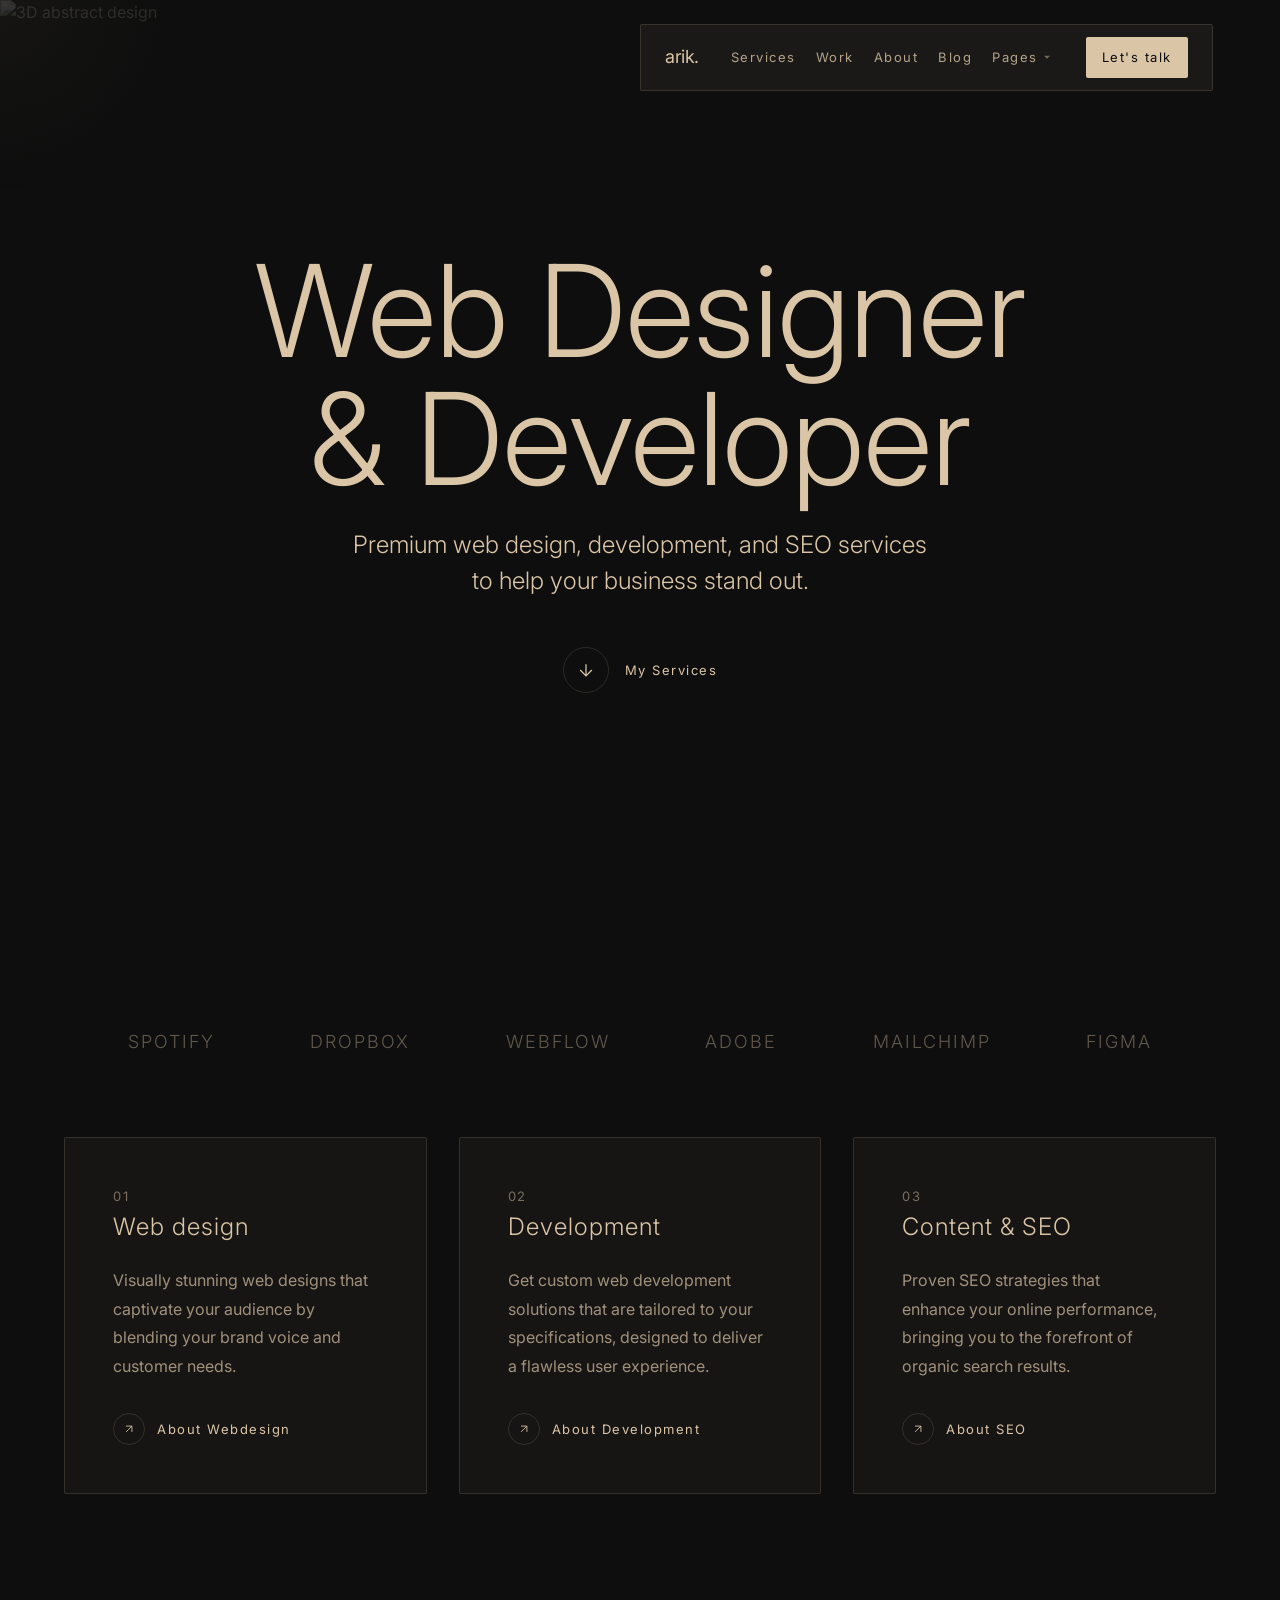
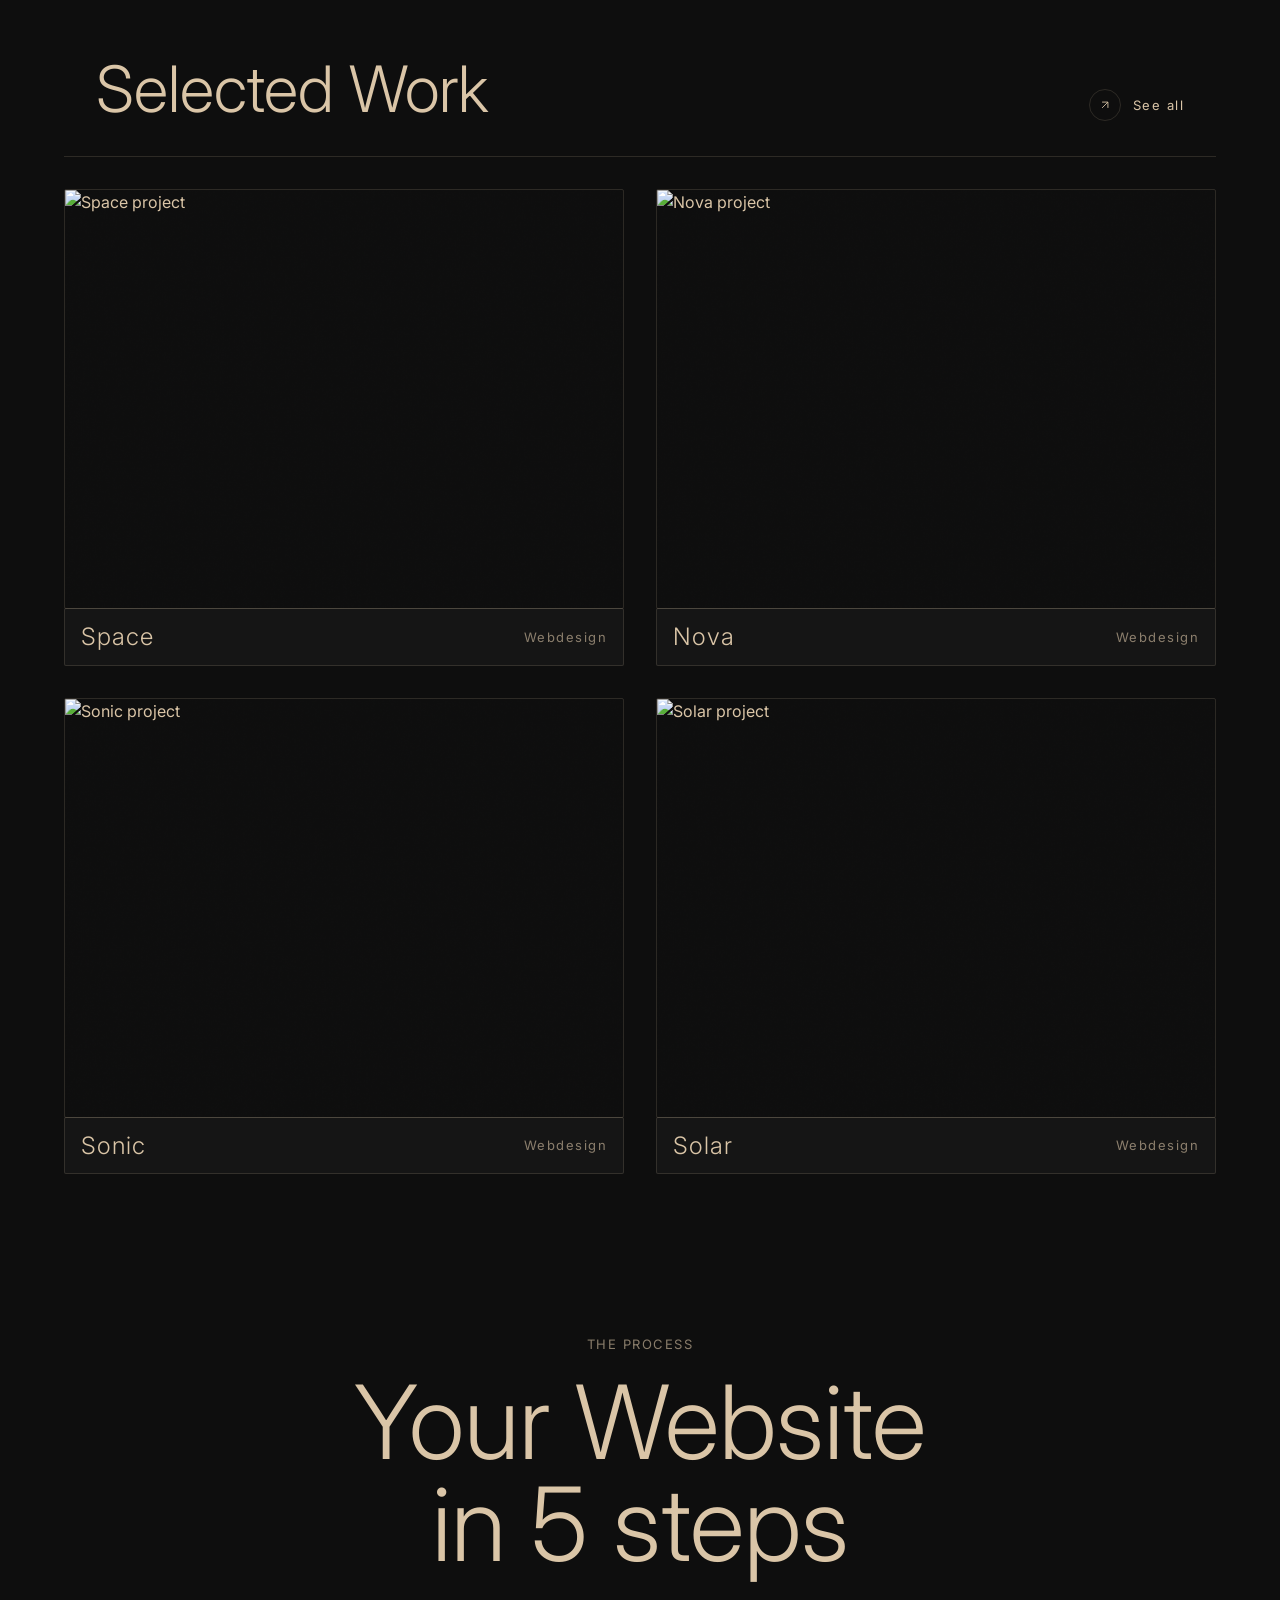
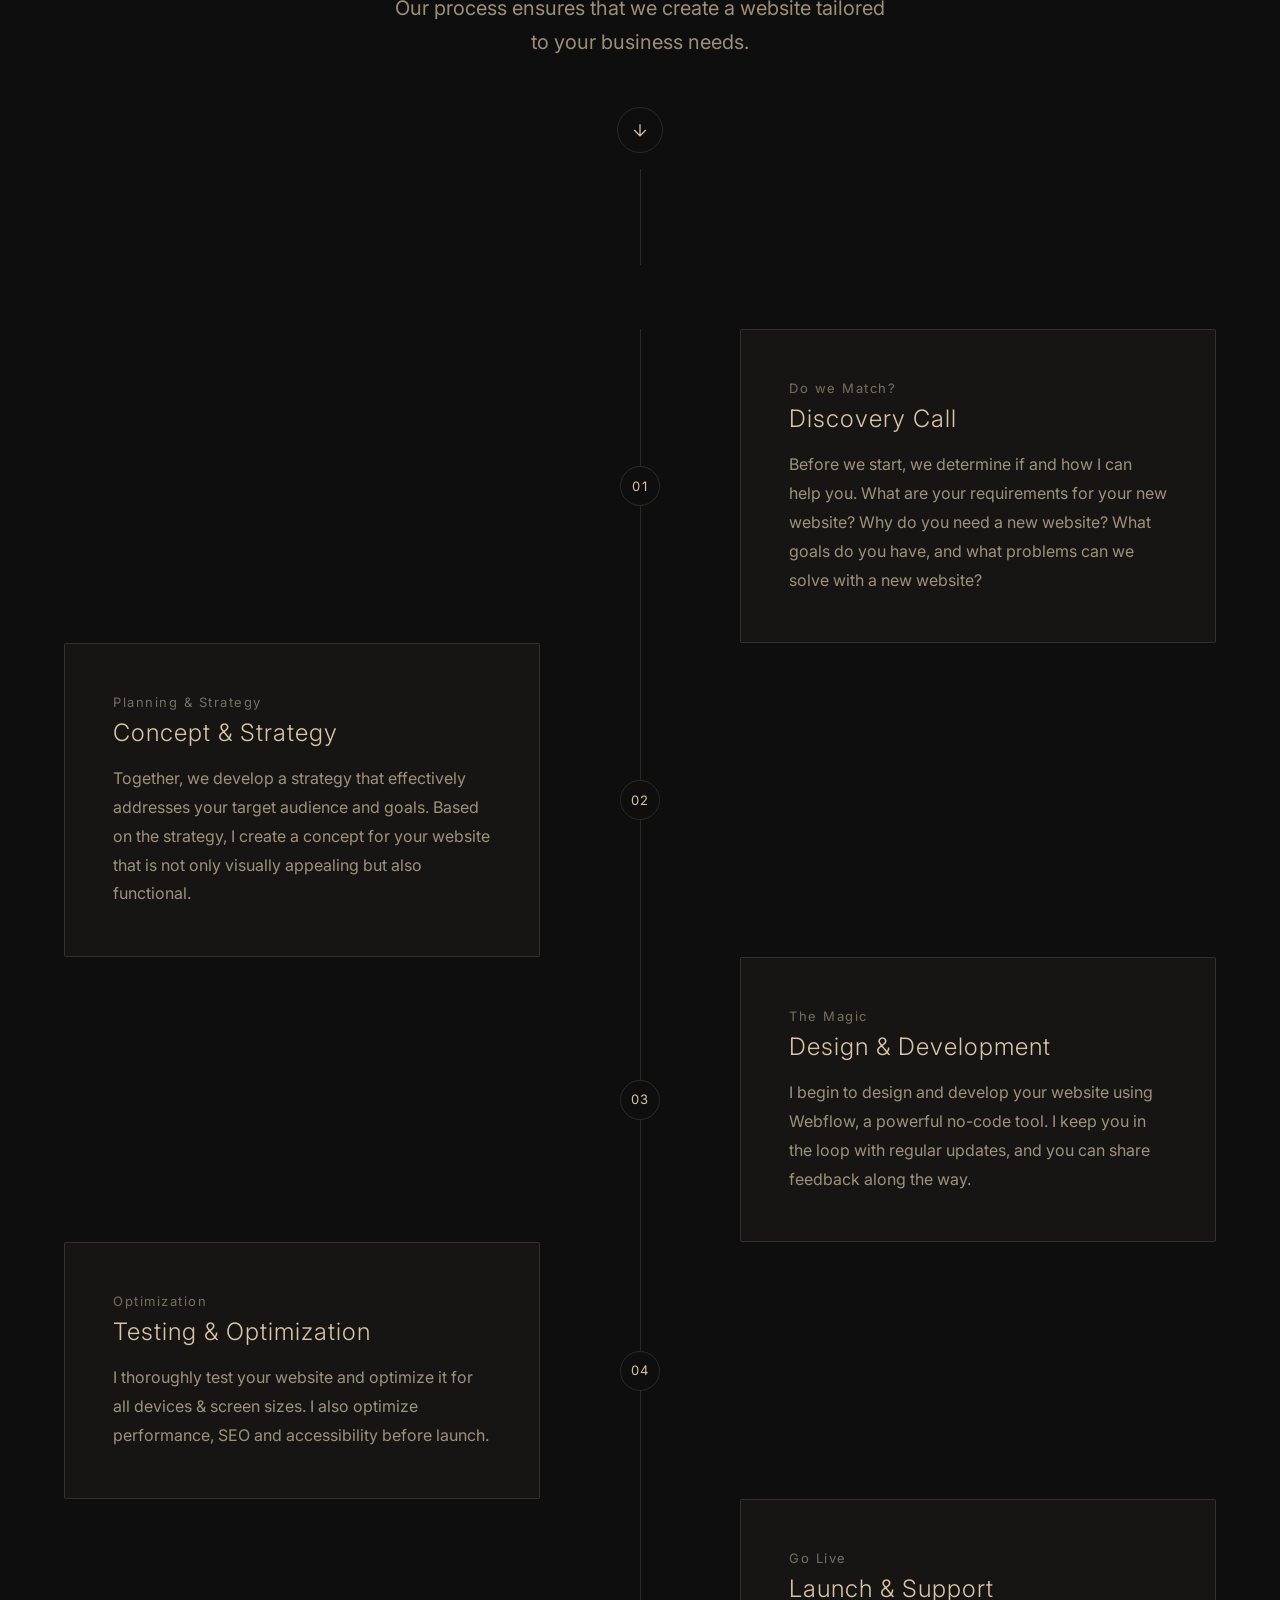
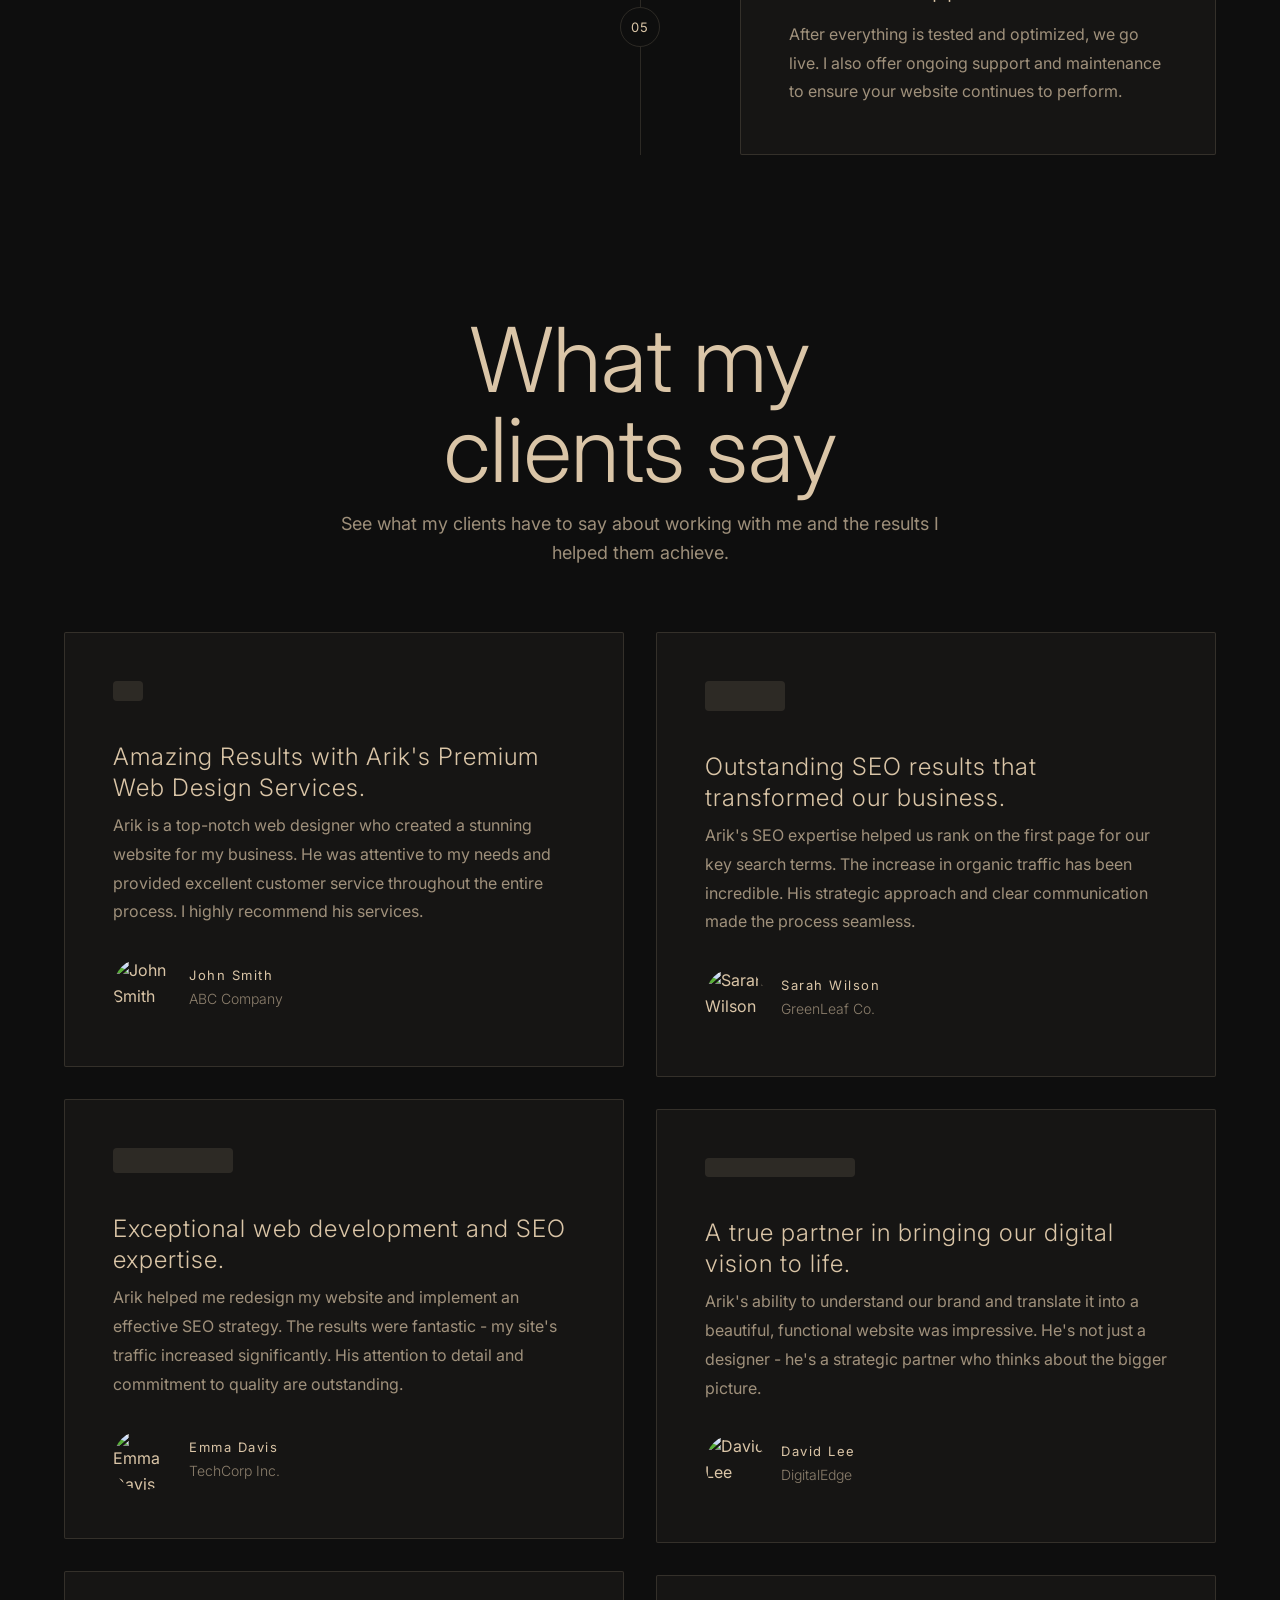
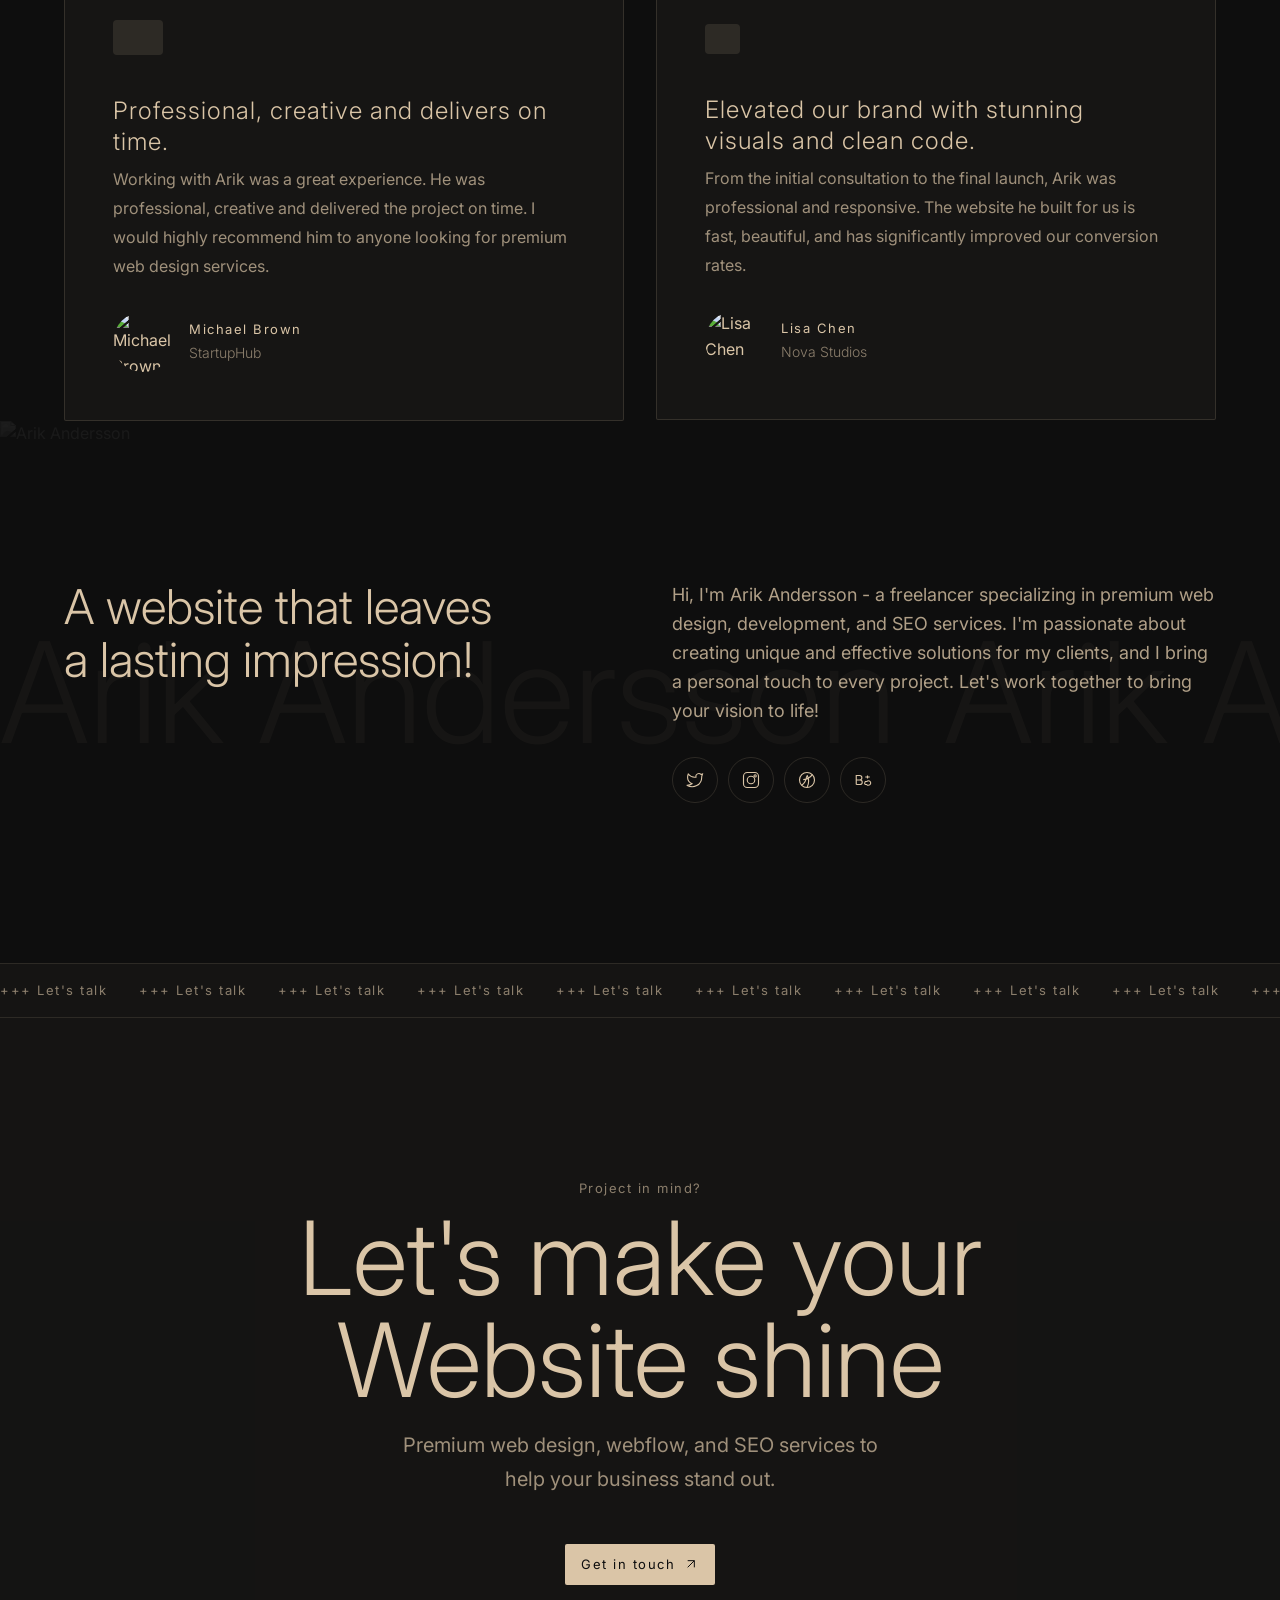
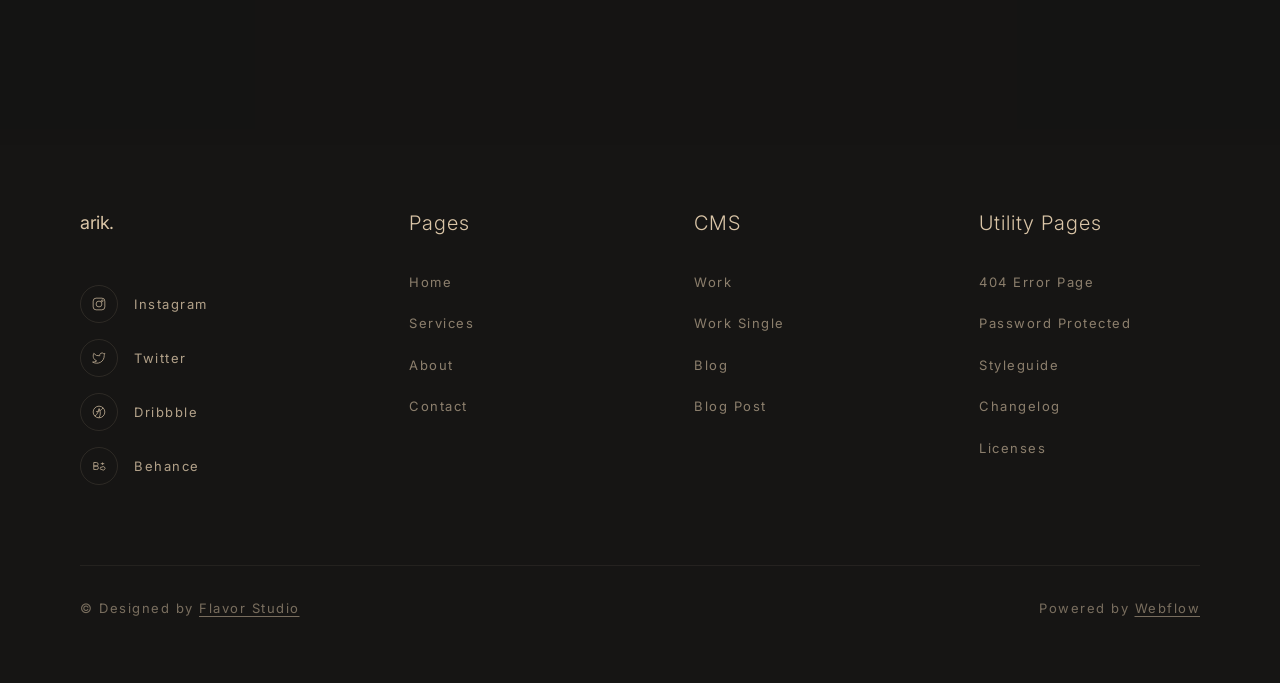
==== commit 9ec7eaff: "feat: complete Arik portfolio website - Dark theme (#0E0E0E bg, #DAC5A7 accent) matching Figma desig" ====
--- a/index.html
+++ b/index.html
@@ -3,103 +3,64 @@
 <head>
   <meta charset="UTF-8">
   <meta name="viewport" content="width=device-width, initial-scale=1.0">
-  <title>Atelier Studio | Interior Design Portfolio</title>
-  <meta name="description" content="Award-winning interior design studio crafting timeless, sophisticated environments for discerning clients.">
+  <title>Arik — Web Designer & Developer</title>
+  <meta name="description" content="Premium web design, development, and SEO services to help your business stand out.">
   <link rel="preconnect" href="https://fonts.googleapis.com">
   <link rel="preconnect" href="https://fonts.gstatic.com" crossorigin>
-  <link href="https://fonts.googleapis.com/css2?family=DM+Sans:ital,wght@0,300;0,400;0,500;0,600;0,700;0,800;1,400&family=Playfair+Display:ital,wght@0,400;0,500;0,600;0,700;0,800;1,400;1,500;1,600&display=swap" rel="stylesheet">
+  <link href="https://fonts.googleapis.com/css2?family=Inter:wght@300;400;500;600&display=swap" rel="stylesheet">
   <link rel="stylesheet" href="assets/css/style.css">
-  <script>
-    (function(){
-      if(localStorage.theme==='dark'||(! ('theme' in localStorage)&&window.matchMedia('(prefers-color-scheme: dark)').matches)){
-        document.documentElement.classList.add('dark');
-      }
-    })();
-  </script>
 </head>
 <body>
-  <!-- Preloader -->
-  <div id="preloader">
-    <div class="preloader-spinner"></div>
-  </div>
-
-  <!-- Scroll Progress -->
-  <div id="scroll-progress"></div>
 
   <!-- Header -->
-  <header id="header">
-    <div class="container header-inner">
-      <a href="#" class="logo">
-        <span class="logo-text">Atelier</span>
-        <span class="logo-sub">STUDIO</span>
-      </a>
-      <nav class="main-nav" id="mainNav">
+  <header class="header" id="header">
+    <div class="header-inner">
+      <a href="#" class="logo">arik.</a>
+      <nav class="nav" id="mainNav">
+        <a href="#services" class="nav-link">Services</a>
+        <a href="#work" class="nav-link">Work</a>
         <a href="#about" class="nav-link">About</a>
-        <a href="#portfolio" class="nav-link">Portfolio</a>
-        <a href="#services" class="nav-link">Services</a>
-        <a href="#pricing" class="nav-link">Pricing</a>
         <a href="#blog" class="nav-link">Blog</a>
-        <a href="#contact" class="nav-link">Contact</a>
+        <div class="nav-dropdown">
+          <a href="#" class="nav-link nav-link-dropdown">Pages <svg viewBox="0 0 24 24" fill="currentColor" width="14" height="14"><path d="M7 10l5 5 5-5z"/></svg></a>
+        </div>
       </nav>
-      <div class="header-actions">
-        <button id="themeToggle" class="theme-toggle" aria-label="Toggle dark mode">
-          <svg class="sun-icon" viewBox="0 0 24 24" fill="none" stroke="currentColor" stroke-width="2"><circle cx="12" cy="12" r="5"/><line x1="12" y1="1" x2="12" y2="3"/><line x1="12" y1="21" x2="12" y2="23"/><line x1="4.22" y1="4.22" x2="5.64" y2="5.64"/><line x1="18.36" y1="18.36" x2="19.78" y2="19.78"/><line x1="1" y1="12" x2="3" y2="12"/><line x1="21" y1="12" x2="23" y2="12"/><line x1="4.22" y1="19.78" x2="5.64" y2="18.36"/><line x1="18.36" y1="5.64" x2="19.78" y2="4.22"/></svg>
-          <svg class="moon-icon" viewBox="0 0 24 24" fill="none" stroke="currentColor" stroke-width="2"><path d="M21 12.79A9 9 0 1 1 11.21 3 7 7 0 0 0 21 12.79z"/></svg>
-        </button>
-        <a href="#contact" class="btn btn-primary header-cta">Book Consultation</a>
-        <button class="mobile-toggle" id="mobileToggle" aria-label="Toggle menu">
-          <span></span><span></span><span></span>
-        </button>
-      </div>
+      <a href="#contact" class="btn btn-primary btn-sm">Let's talk</a>
+      <button class="mobile-toggle" id="mobileToggle" aria-label="Toggle menu">
+        <span></span><span></span><span></span>
+      </button>
     </div>
   </header>
 
-  <main id="main-content">
+  <main>
 
     <!-- Hero Section -->
     <section class="hero" id="hero">
       <div class="hero-bg">
-        <img src="https://images.unsplash.com/photo-1600210492486-724fe5c67fb0?w=1920&q=80" alt="Modern interior design" loading="eager">
-        <div class="hero-overlay"></div>
+        <img src="https://images.unsplash.com/photo-1550745165-9bc0b252726f?w=900&q=80" alt="3D abstract design" class="hero-img">
       </div>
       <div class="container hero-content">
-        <div class="hero-badge animate-on-scroll">
-          <svg viewBox="0 0 24 24" fill="currentColor" width="16" height="16"><path d="M19 3H5c-1.1 0-2 .9-2 2v14c0 1.1.9 2 2 2h14c1.1 0 2-.9 2-2V5c0-1.1-.9-2-2-2zm-5 14H7v-2h7v2zm3-4H7v-2h10v2zm0-4H7V7h10v2z"/></svg>
-          <span>47 Projects Completed</span>
-        </div>
-        <h1 class="hero-title animate-on-scroll">Transforming Spaces<br>Into Extraordinary<br>Experiences</h1>
-        <p class="hero-desc animate-on-scroll">Award-winning interior design studio crafting timeless, sophisticated environments for discerning clients across residential, commercial, and hospitality sectors.</p>
-        <div class="hero-tags animate-on-scroll">
-          <button class="tag active">Residential <span>(18)</span></button>
-          <button class="tag">Commercial <span>(12)</span></button>
-          <button class="tag">Hospitality <span>(9)</span></button>
-          <button class="tag">Retail <span>(8)</span></button>
-        </div>
-        <div class="hero-cta animate-on-scroll">
-          <a href="#portfolio" class="btn btn-primary">View Portfolio <svg viewBox="0 0 24 24" fill="none" stroke="currentColor" stroke-width="2" width="18" height="18"><line x1="5" y1="12" x2="19" y2="12"/><polyline points="12 5 19 12 12 19"/></svg></a>
-          <a href="#contact" class="btn btn-outline">Book Consultation</a>
-        </div>
-      </div>
-    </section>
-
-    <!-- Stats Section -->
-    <section class="stats" id="stats">
-      <div class="container stats-grid">
-        <div class="stat-item animate-on-scroll">
-          <span class="stat-number" data-target="47">0</span><span class="stat-plus">+</span>
-          <span class="stat-label">Projects Completed</span>
-        </div>
-        <div class="stat-item animate-on-scroll">
-          <span class="stat-number" data-target="15">0</span><span class="stat-plus">+</span>
-          <span class="stat-label">Years Experience</span>
-        </div>
-        <div class="stat-item animate-on-scroll">
-          <span class="stat-number" data-target="12">0</span>
-          <span class="stat-label">Design Awards</span>
-        </div>
-        <div class="stat-item animate-on-scroll">
-          <span class="stat-number" data-target="100">0</span><span class="stat-plus">%</span>
-          <span class="stat-label">Client Satisfaction</span>
+        <h1 class="hero-title animate-on-scroll">Web Designer<br>& Developer</h1>
+        <p class="hero-desc animate-on-scroll">Premium web design, development, and SEO services to help your business stand out.</p>
+        <div class="hero-scroll animate-on-scroll">
+          <a href="#services" class="scroll-badge">
+            <svg viewBox="0 0 24 24" fill="none" stroke="currentColor" stroke-width="1.5" width="20" height="20"><path d="M12 5v14M5 12l7 7 7-7"/></svg>
+          </a>
+          <span class="scroll-text">My Services</span>
+        </div>
+      </div>
+    </section>
+
+    <!-- Logos Section -->
+    <section class="logos">
+      <div class="container">
+        <div class="logos-track">
+          <span class="logo-item">Spotify</span>
+          <span class="logo-item">Dropbox</span>
+          <span class="logo-item">Webflow</span>
+          <span class="logo-item">Adobe</span>
+          <span class="logo-item">Mailchimp</span>
+          <span class="logo-item">Figma</span>
         </div>
       </div>
     </section>
@@ -107,150 +68,170 @@
     <!-- Services Section -->
     <section class="services" id="services">
       <div class="container">
-        <div class="section-header animate-on-scroll">
-          <span class="section-badge">Our Expertise</span>
-          <h2 class="section-title">Comprehensive Design Services</h2>
-          <p class="section-desc">From concept to completion, we offer a full spectrum of interior design services tailored to elevate every space.</p>
-        </div>
         <div class="services-grid">
           <div class="service-card animate-on-scroll">
-            <div class="service-icon">
-              <svg viewBox="0 0 24 24" fill="none" stroke="currentColor" stroke-width="1.5"><path d="M3 9l9-7 9 7v11a2 2 0 0 1-2 2H5a2 2 0 0 1-2-2z"/><polyline points="9 22 9 12 15 12 15 22"/></svg>
-            </div>
-            <h3>Residential Design</h3>
-            <p>Creating personalized living environments that reflect your lifestyle, taste, and the way you truly live in your home.</p>
-            <a href="#services" class="service-link">Learn more <svg viewBox="0 0 24 24" fill="none" stroke="currentColor" stroke-width="2" width="16" height="16"><polyline points="9 18 15 12 9 6"/></svg></a>
+            <div class="service-header">
+              <span class="service-num">01</span>
+              <h3 class="service-title">Web design</h3>
+            </div>
+            <p class="service-desc">Visually stunning web designs that captivate your audience by blending your brand voice and customer needs.</p>
+            <a href="#" class="btn-text">
+              <span class="btn-text-icon"><svg viewBox="0 0 24 24" fill="none" stroke="currentColor" stroke-width="1.5" width="14" height="14"><path d="M7 17L17 7M17 7H7M17 7v10"/></svg></span>
+              <span>About Webdesign</span>
+            </a>
           </div>
           <div class="service-card animate-on-scroll">
-            <div class="service-icon">
-              <svg viewBox="0 0 24 24" fill="none" stroke="currentColor" stroke-width="1.5"><rect x="2" y="3" width="20" height="14" rx="2" ry="2"/><line x1="8" y1="21" x2="16" y2="21"/><line x1="12" y1="17" x2="12" y2="21"/></svg>
-            </div>
-            <h3>Commercial Design</h3>
-            <p>Designing productive, inspiring workspaces that strengthen your brand identity and enhance employee wellbeing.</p>
-            <a href="#services" class="service-link">Learn more <svg viewBox="0 0 24 24" fill="none" stroke="currentColor" stroke-width="2" width="16" height="16"><polyline points="9 18 15 12 9 6"/></svg></a>
+            <div class="service-header">
+              <span class="service-num">02</span>
+              <h3 class="service-title">Development</h3>
+            </div>
+            <p class="service-desc">Get custom web development solutions that are tailored to your specifications, designed to deliver a flawless user experience.</p>
+            <a href="#" class="btn-text">
+              <span class="btn-text-icon"><svg viewBox="0 0 24 24" fill="none" stroke="currentColor" stroke-width="1.5" width="14" height="14"><path d="M7 17L17 7M17 7H7M17 7v10"/></svg></span>
+              <span>About Development</span>
+            </a>
           </div>
           <div class="service-card animate-on-scroll">
-            <div class="service-icon">
-              <svg viewBox="0 0 24 24" fill="none" stroke="currentColor" stroke-width="1.5"><path d="M18 8h1a4 4 0 0 1 0 8h-1"/><path d="M2 8h16v9a4 4 0 0 1-4 4H6a4 4 0 0 1-4-4V8z"/><line x1="6" y1="1" x2="6" y2="4"/><line x1="10" y1="1" x2="10" y2="4"/><line x1="14" y1="1" x2="14" y2="4"/></svg>
-            </div>
-            <h3>Hospitality Design</h3>
-            <p>Crafting memorable guest experiences through thoughtful spatial design for hotels, restaurants, and boutique venues.</p>
-            <a href="#services" class="service-link">Learn more <svg viewBox="0 0 24 24" fill="none" stroke="currentColor" stroke-width="2" width="16" height="16"><polyline points="9 18 15 12 9 6"/></svg></a>
-          </div>
-          <div class="service-card animate-on-scroll">
-            <div class="service-icon">
-              <svg viewBox="0 0 24 24" fill="none" stroke="currentColor" stroke-width="1.5"><path d="M12 2.69l5.66 5.66a8 8 0 1 1-11.31 0z"/></svg>
-            </div>
-            <h3>Color &amp; Material Consulting</h3>
-            <p>Expert guidance on color palettes, finishes, and material selections that create cohesive, harmonious interiors.</p>
-            <a href="#services" class="service-link">Learn more <svg viewBox="0 0 24 24" fill="none" stroke="currentColor" stroke-width="2" width="16" height="16"><polyline points="9 18 15 12 9 6"/></svg></a>
-          </div>
-          <div class="service-card animate-on-scroll">
-            <div class="service-icon">
-              <svg viewBox="0 0 24 24" fill="none" stroke="currentColor" stroke-width="1.5"><polygon points="12 2 2 7 12 12 22 7 12 2"/><polyline points="2 17 12 22 22 17"/><polyline points="2 12 12 17 22 12"/></svg>
-            </div>
-            <h3>Space Planning</h3>
-            <p>Optimizing layouts for functionality and flow, ensuring every square foot serves a purpose while maintaining aesthetic balance.</p>
-            <a href="#services" class="service-link">Learn more <svg viewBox="0 0 24 24" fill="none" stroke="currentColor" stroke-width="2" width="16" height="16"><polyline points="9 18 15 12 9 6"/></svg></a>
-          </div>
-          <div class="service-card animate-on-scroll">
-            <div class="service-icon">
-              <svg viewBox="0 0 24 24" fill="none" stroke="currentColor" stroke-width="1.5"><path d="M14.7 6.3a1 1 0 0 0 0 1.4l1.6 1.6a1 1 0 0 0 1.4 0l3.77-3.77a6 6 0 0 1-7.94 7.94l-6.91 6.91a2.12 2.12 0 0 1-3-3l6.91-6.91a6 6 0 0 1 7.94-7.94l-3.76 3.76z"/></svg>
-            </div>
-            <h3>Renovation Management</h3>
-            <p>Full-service renovation oversight from demolition to final styling, coordinating contractors and ensuring quality at every stage.</p>
-            <a href="#services" class="service-link">Learn more <svg viewBox="0 0 24 24" fill="none" stroke="currentColor" stroke-width="2" width="16" height="16"><polyline points="9 18 15 12 9 6"/></svg></a>
-          </div>
-        </div>
-      </div>
-    </section>
-
-    <!-- Portfolio Section -->
-    <section class="portfolio" id="portfolio">
-      <div class="container">
-        <div class="section-header animate-on-scroll">
-          <span class="section-badge">Our Work</span>
-          <h2 class="section-title">Featured Projects</h2>
-          <p class="section-desc">A curated selection of our most transformative design projects across residential and commercial spaces.</p>
-        </div>
-        <div class="portfolio-grid">
-          <div class="portfolio-item portfolio-item-tall animate-on-scroll">
-            <img src="https://images.unsplash.com/photo-1600607687939-ce8a6c25118c?w=800&q=80" alt="Coral Gables Residence" loading="lazy">
-            <div class="portfolio-overlay">
-              <span class="portfolio-cat">Residential</span>
-              <h3>Coral Gables Residence</h3>
-            </div>
-          </div>
-          <div class="portfolio-item portfolio-item-wide animate-on-scroll">
-            <img src="https://images.unsplash.com/photo-1497366811353-6870744d04b2?w=800&q=80" alt="SoFi Office Complex" loading="lazy">
-            <div class="portfolio-overlay">
-              <span class="portfolio-cat">Commercial</span>
-              <h3>SoFi Office Complex</h3>
-            </div>
-          </div>
-          <div class="portfolio-item animate-on-scroll">
-            <img src="https://images.unsplash.com/photo-1600566753190-17f0baa2a6c3?w=800&q=80" alt="The Setai Penthouse" loading="lazy">
-            <div class="portfolio-overlay">
-              <span class="portfolio-cat">Residential</span>
-              <h3>The Setai Penthouse</h3>
-            </div>
-          </div>
-          <div class="portfolio-item animate-on-scroll">
-            <img src="https://images.unsplash.com/photo-1590490360182-c33d955571c2?w=800&q=80" alt="Mandarin Oriental Suite" loading="lazy">
-            <div class="portfolio-overlay">
-              <span class="portfolio-cat">Hospitality</span>
-              <h3>Mandarin Oriental Suite</h3>
-            </div>
-          </div>
-          <div class="portfolio-item animate-on-scroll">
-            <img src="https://images.unsplash.com/photo-1600585154340-be6161a56a0c?w=800&q=80" alt="Wynwood Gallery" loading="lazy">
-            <div class="portfolio-overlay">
-              <span class="portfolio-cat">Commercial</span>
-              <h3>Wynwood Gallery</h3>
-            </div>
-          </div>
-          <div class="portfolio-item animate-on-scroll">
-            <img src="https://images.unsplash.com/photo-1616486338812-3dadae4b4ace?w=800&q=80" alt="Brickell Heights Loft" loading="lazy">
-            <div class="portfolio-overlay">
-              <span class="portfolio-cat">Residential</span>
-              <h3>Brickell Heights Loft</h3>
-            </div>
-          </div>
-        </div>
-        <div class="text-center mt-12 animate-on-scroll">
-          <a href="#portfolio" class="btn btn-primary">View All Projects <svg viewBox="0 0 24 24" fill="none" stroke="currentColor" stroke-width="2" width="18" height="18"><line x1="5" y1="12" x2="19" y2="12"/><polyline points="12 5 19 12 12 19"/></svg></a>
+            <div class="service-header">
+              <span class="service-num">03</span>
+              <h3 class="service-title">Content &amp; SEO</h3>
+            </div>
+            <p class="service-desc">Proven SEO strategies that enhance your online performance, bringing you to the forefront of organic search results.</p>
+            <a href="#" class="btn-text">
+              <span class="btn-text-icon"><svg viewBox="0 0 24 24" fill="none" stroke="currentColor" stroke-width="1.5" width="14" height="14"><path d="M7 17L17 7M17 7H7M17 7v10"/></svg></span>
+              <span>About SEO</span>
+            </a>
+          </div>
+        </div>
+      </div>
+    </section>
+
+    <!-- Work Section -->
+    <section class="work" id="work">
+      <div class="container">
+        <div class="section-header-row">
+          <h2 class="section-title-lg animate-on-scroll">Selected Work</h2>
+          <a href="#" class="btn-text animate-on-scroll">
+            <span class="btn-text-icon"><svg viewBox="0 0 24 24" fill="none" stroke="currentColor" stroke-width="1.5" width="14" height="14"><path d="M7 17L17 7M17 7H7M17 7v10"/></svg></span>
+            <span>See all</span>
+          </a>
+        </div>
+        <div class="work-grid">
+          <div class="work-item animate-on-scroll">
+            <div class="work-img-wrapper">
+              <img src="https://images.unsplash.com/photo-1618005182384-a83a8bd57fbe?w=700&q=80" alt="Space project" loading="lazy">
+              <a href="#" class="work-badge">
+                <svg viewBox="0 0 24 24" fill="none" stroke="currentColor" stroke-width="1.5" width="16" height="16"><path d="M7 17L17 7M17 7H7M17 7v10"/></svg>
+              </a>
+            </div>
+            <div class="work-info">
+              <h3 class="work-name">Space</h3>
+              <span class="work-cat">Webdesign</span>
+            </div>
+          </div>
+          <div class="work-item animate-on-scroll">
+            <div class="work-img-wrapper">
+              <img src="https://images.unsplash.com/photo-1633356122544-f134324a6cee?w=700&q=80" alt="Nova project" loading="lazy">
+            </div>
+            <div class="work-info">
+              <h3 class="work-name">Nova</h3>
+              <span class="work-cat">Webdesign</span>
+            </div>
+          </div>
+          <div class="work-item animate-on-scroll">
+            <div class="work-img-wrapper">
+              <img src="https://images.unsplash.com/photo-1614851099511-773084f6911d?w=700&q=80" alt="Sonic project" loading="lazy">
+            </div>
+            <div class="work-info">
+              <h3 class="work-name">Sonic</h3>
+              <span class="work-cat">Webdesign</span>
+            </div>
+          </div>
+          <div class="work-item animate-on-scroll">
+            <div class="work-img-wrapper">
+              <img src="https://images.unsplash.com/photo-1558618666-fcd25c85f82e?w=700&q=80" alt="Solar project" loading="lazy">
+            </div>
+            <div class="work-info">
+              <h3 class="work-name">Solar</h3>
+              <span class="work-cat">Webdesign</span>
+            </div>
+          </div>
         </div>
       </div>
     </section>
 
     <!-- Process Section -->
-    <section class="process" id="about">
-      <div class="container">
-        <div class="section-header animate-on-scroll">
-          <span class="section-badge">Our Process</span>
-          <h2 class="section-title">How We Work</h2>
-          <p class="section-desc">A collaborative four-step journey from initial vision to final reveal, ensuring every detail reflects your unique story.</p>
-        </div>
-        <div class="process-grid">
+    <section class="process" id="process">
+      <div class="container">
+        <div class="process-intro animate-on-scroll">
+          <span class="process-label">The Process</span>
+          <h2 class="process-title">Your Website<br>in 5 steps</h2>
+          <p class="process-desc">Our process ensures that we create a website tailored to your business needs.</p>
+          <div class="process-arrow">
+            <svg viewBox="0 0 24 24" fill="none" stroke="currentColor" stroke-width="1.5" width="20" height="20"><path d="M12 5v14M5 12l7 7 7-7"/></svg>
+          </div>
+          <div class="process-line"></div>
+        </div>
+        <div class="process-steps">
           <div class="process-step animate-on-scroll">
-            <span class="step-number">01</span>
-            <h3>Consult</h3>
-            <p>We begin with an in-depth conversation to understand your vision, lifestyle, and goals. This discovery phase shapes every decision that follows.</p>
+            <div class="step-timeline">
+              <div class="step-line"></div>
+              <span class="step-number">01</span>
+              <div class="step-line"></div>
+            </div>
+            <div class="step-card">
+              <span class="step-label">Do we Match?</span>
+              <h3 class="step-title">Discovery Call</h3>
+              <p class="step-desc">Before we start, we determine if and how I can help you. What are your requirements for your new website? Why do you need a new website? What goals do you have, and what problems can we solve with a new website?</p>
+            </div>
           </div>
           <div class="process-step animate-on-scroll">
-            <span class="step-number">02</span>
-            <h3>Design</h3>
-            <p>Our team develops detailed concept boards, floor plans, 3D renderings, and material palettes that bring your vision to life before any work begins.</p>
+            <div class="step-timeline">
+              <div class="step-line"></div>
+              <span class="step-number">02</span>
+              <div class="step-line"></div>
+            </div>
+            <div class="step-card">
+              <span class="step-label">Planning & Strategy</span>
+              <h3 class="step-title">Concept & Strategy</h3>
+              <p class="step-desc">Together, we develop a strategy that effectively addresses your target audience and goals. Based on the strategy, I create a concept for your website that is not only visually appealing but also functional.</p>
+            </div>
           </div>
           <div class="process-step animate-on-scroll">
-            <span class="step-number">03</span>
-            <h3>Refine</h3>
-            <p>Through iterative reviews and collaborative feedback sessions, we fine-tune every element until the design perfectly captures your aesthetic.</p>
+            <div class="step-timeline">
+              <div class="step-line"></div>
+              <span class="step-number">03</span>
+              <div class="step-line"></div>
+            </div>
+            <div class="step-card">
+              <span class="step-label">The Magic</span>
+              <h3 class="step-title">Design & Development</h3>
+              <p class="step-desc">I begin to design and develop your website using Webflow, a powerful no-code tool. I keep you in the loop with regular updates, and you can share feedback along the way.</p>
+            </div>
           </div>
           <div class="process-step animate-on-scroll">
-            <span class="step-number">04</span>
-            <h3>Execute</h3>
-            <p>We manage the entire implementation process, coordinating with artisans, contractors, and suppliers to deliver a flawless final result.</p>
+            <div class="step-timeline">
+              <div class="step-line"></div>
+              <span class="step-number">04</span>
+              <div class="step-line"></div>
+            </div>
+            <div class="step-card">
+              <span class="step-label">Optimization</span>
+              <h3 class="step-title">Testing & Optimization</h3>
+              <p class="step-desc">I thoroughly test your website and optimize it for all devices & screen sizes. I also optimize performance, SEO and accessibility before launch.</p>
+            </div>
+          </div>
+          <div class="process-step animate-on-scroll">
+            <div class="step-timeline">
+              <div class="step-line"></div>
+              <span class="step-number">05</span>
+              <div class="step-line"></div>
+            </div>
+            <div class="step-card">
+              <span class="step-label">Go Live</span>
+              <h3 class="step-title">Launch & Support</h3>
+              <p class="step-desc">After everything is tested and optimized, we go live. I also offer ongoing support and maintenance to ensure your website continues to perform.</p>
+            </div>
           </div>
         </div>
       </div>
@@ -259,320 +240,159 @@
     <!-- Testimonials Section -->
     <section class="testimonials" id="testimonials">
       <div class="container">
-        <div class="section-header animate-on-scroll">
-          <span class="section-badge">Client Stories</span>
-          <h2 class="section-title">What Our Clients Say</h2>
-          <p class="section-desc">Hear from homeowners and businesses who have experienced the Atelier Studio difference.</p>
-        </div>
-        <div class="testimonial-slider" id="testimonialSlider">
-          <div class="testimonial-track">
-            <div class="testimonial-card"><div class="testimonial-card-inner">
-              <div class="stars">
-                <svg viewBox="0 0 24 24" fill="currentColor"><path d="M12 17.27L18.18 21l-1.64-7.03L22 9.24l-7.19-.61L12 2 9.19 8.63 2 9.24l5.46 4.73L5.82 21z"/></svg>
-                <svg viewBox="0 0 24 24" fill="currentColor"><path d="M12 17.27L18.18 21l-1.64-7.03L22 9.24l-7.19-.61L12 2 9.19 8.63 2 9.24l5.46 4.73L5.82 21z"/></svg>
-                <svg viewBox="0 0 24 24" fill="currentColor"><path d="M12 17.27L18.18 21l-1.64-7.03L22 9.24l-7.19-.61L12 2 9.19 8.63 2 9.24l5.46 4.73L5.82 21z"/></svg>
-                <svg viewBox="0 0 24 24" fill="currentColor"><path d="M12 17.27L18.18 21l-1.64-7.03L22 9.24l-7.19-.61L12 2 9.19 8.63 2 9.24l5.46 4.73L5.82 21z"/></svg>
-                <svg viewBox="0 0 24 24" fill="currentColor"><path d="M12 17.27L18.18 21l-1.64-7.03L22 9.24l-7.19-.61L12 2 9.19 8.63 2 9.24l5.46 4.73L5.82 21z"/></svg>
-              </div>
-              <blockquote>&ldquo;Working with Atelier on our new office was a revelation. The space perfectly balances professionalism with creativity, and our team morale has never been higher. They delivered on time and within budget.&rdquo;</blockquote>
-              <div class="testimonial-author">
-                <strong>Marcus Chen</strong>
-                <span>CEO, TechWave Solutions</span>
-              </div>
-            </div></div>
-            <div class="testimonial-card"><div class="testimonial-card-inner">
-              <div class="stars">
-                <svg viewBox="0 0 24 24" fill="currentColor"><path d="M12 17.27L18.18 21l-1.64-7.03L22 9.24l-7.19-.61L12 2 9.19 8.63 2 9.24l5.46 4.73L5.82 21z"/></svg>
-                <svg viewBox="0 0 24 24" fill="currentColor"><path d="M12 17.27L18.18 21l-1.64-7.03L22 9.24l-7.19-.61L12 2 9.19 8.63 2 9.24l5.46 4.73L5.82 21z"/></svg>
-                <svg viewBox="0 0 24 24" fill="currentColor"><path d="M12 17.27L18.18 21l-1.64-7.03L22 9.24l-7.19-.61L12 2 9.19 8.63 2 9.24l5.46 4.73L5.82 21z"/></svg>
-                <svg viewBox="0 0 24 24" fill="currentColor"><path d="M12 17.27L18.18 21l-1.64-7.03L22 9.24l-7.19-.61L12 2 9.19 8.63 2 9.24l5.46 4.73L5.82 21z"/></svg>
-                <svg viewBox="0 0 24 24" fill="currentColor"><path d="M12 17.27L18.18 21l-1.64-7.03L22 9.24l-7.19-.61L12 2 9.19 8.63 2 9.24l5.46 4.73L5.82 21z"/></svg>
-              </div>
-              <blockquote>&ldquo;The attention to detail is what sets Atelier apart. They sourced materials from around the world to create a truly one-of-a-kind living space. Our home feels like a luxury resort now.&rdquo;</blockquote>
-              <div class="testimonial-author">
-                <strong>Isabella Martinez</strong>
-                <span>Miami Beach Homeowner</span>
-              </div>
-            </div></div>
-            <div class="testimonial-card"><div class="testimonial-card-inner">
-              <div class="stars">
-                <svg viewBox="0 0 24 24" fill="currentColor"><path d="M12 17.27L18.18 21l-1.64-7.03L22 9.24l-7.19-.61L12 2 9.19 8.63 2 9.24l5.46 4.73L5.82 21z"/></svg>
-                <svg viewBox="0 0 24 24" fill="currentColor"><path d="M12 17.27L18.18 21l-1.64-7.03L22 9.24l-7.19-.61L12 2 9.19 8.63 2 9.24l5.46 4.73L5.82 21z"/></svg>
-                <svg viewBox="0 0 24 24" fill="currentColor"><path d="M12 17.27L18.18 21l-1.64-7.03L22 9.24l-7.19-.61L12 2 9.19 8.63 2 9.24l5.46 4.73L5.82 21z"/></svg>
-                <svg viewBox="0 0 24 24" fill="currentColor"><path d="M12 17.27L18.18 21l-1.64-7.03L22 9.24l-7.19-.61L12 2 9.19 8.63 2 9.24l5.46 4.73L5.82 21z"/></svg>
-                <svg viewBox="0 0 24 24" fill="currentColor"><path d="M12 17.27L18.18 21l-1.64-7.03L22 9.24l-7.19-.61L12 2 9.19 8.63 2 9.24l5.46 4.73L5.82 21z"/></svg>
-              </div>
-              <blockquote>&ldquo;From concept to completion, the Atelier team was incredibly professional and creative. They reimagined our hotel lobby and the guest feedback has been overwhelmingly positive ever since.&rdquo;</blockquote>
-              <div class="testimonial-author">
-                <strong>Jonathan Wright</strong>
-                <span>GM, The Azure Hotel</span>
-              </div>
-            </div></div>
-            <div class="testimonial-card"><div class="testimonial-card-inner">
-              <div class="stars">
-                <svg viewBox="0 0 24 24" fill="currentColor"><path d="M12 17.27L18.18 21l-1.64-7.03L22 9.24l-7.19-.61L12 2 9.19 8.63 2 9.24l5.46 4.73L5.82 21z"/></svg>
-                <svg viewBox="0 0 24 24" fill="currentColor"><path d="M12 17.27L18.18 21l-1.64-7.03L22 9.24l-7.19-.61L12 2 9.19 8.63 2 9.24l5.46 4.73L5.82 21z"/></svg>
-                <svg viewBox="0 0 24 24" fill="currentColor"><path d="M12 17.27L18.18 21l-1.64-7.03L22 9.24l-7.19-.61L12 2 9.19 8.63 2 9.24l5.46 4.73L5.82 21z"/></svg>
-                <svg viewBox="0 0 24 24" fill="currentColor"><path d="M12 17.27L18.18 21l-1.64-7.03L22 9.24l-7.19-.61L12 2 9.19 8.63 2 9.24l5.46 4.73L5.82 21z"/></svg>
-                <svg viewBox="0 0 24 24" fill="currentColor"><path d="M12 17.27L18.18 21l-1.64-7.03L22 9.24l-7.19-.61L12 2 9.19 8.63 2 9.24l5.46 4.73L5.82 21z"/></svg>
-              </div>
-              <blockquote>&ldquo;Atelier Studio transformed our dated condo into a breathtaking modern sanctuary. Every detail was considered, from the custom millwork to the curated art collection. They truly understood our vision.&rdquo;</blockquote>
-              <div class="testimonial-author">
-                <strong>Victoria Harrington</strong>
-                <span>Coral Gables Homeowner</span>
-              </div>
-            </div></div>
-            <div class="testimonial-card"><div class="testimonial-card-inner">
-              <div class="stars">
-                <svg viewBox="0 0 24 24" fill="currentColor"><path d="M12 17.27L18.18 21l-1.64-7.03L22 9.24l-7.19-.61L12 2 9.19 8.63 2 9.24l5.46 4.73L5.82 21z"/></svg>
-                <svg viewBox="0 0 24 24" fill="currentColor"><path d="M12 17.27L18.18 21l-1.64-7.03L22 9.24l-7.19-.61L12 2 9.19 8.63 2 9.24l5.46 4.73L5.82 21z"/></svg>
-                <svg viewBox="0 0 24 24" fill="currentColor"><path d="M12 17.27L18.18 21l-1.64-7.03L22 9.24l-7.19-.61L12 2 9.19 8.63 2 9.24l5.46 4.73L5.82 21z"/></svg>
-                <svg viewBox="0 0 24 24" fill="currentColor"><path d="M12 17.27L18.18 21l-1.64-7.03L22 9.24l-7.19-.61L12 2 9.19 8.63 2 9.24l5.46 4.73L5.82 21z"/></svg>
-                <svg viewBox="0 0 24 24" fill="currentColor"><path d="M12 17.27L18.18 21l-1.64-7.03L22 9.24l-7.19-.61L12 2 9.19 8.63 2 9.24l5.46 4.73L5.82 21z"/></svg>
-              </div>
-              <blockquote>&ldquo;I was nervous about renovating our mid-century home, but Atelier preserved its character while making it completely functional for modern living. The result exceeded every expectation.&rdquo;</blockquote>
-              <div class="testimonial-author">
-                <strong>Diana Rossetti</strong>
-                <span>Coconut Grove Homeowner</span>
-              </div>
-            </div></div>
-            <div class="testimonial-card"><div class="testimonial-card-inner">
-              <div class="stars">
-                <svg viewBox="0 0 24 24" fill="currentColor"><path d="M12 17.27L18.18 21l-1.64-7.03L22 9.24l-7.19-.61L12 2 9.19 8.63 2 9.24l5.46 4.73L5.82 21z"/></svg>
-                <svg viewBox="0 0 24 24" fill="currentColor"><path d="M12 17.27L18.18 21l-1.64-7.03L22 9.24l-7.19-.61L12 2 9.19 8.63 2 9.24l5.46 4.73L5.82 21z"/></svg>
-                <svg viewBox="0 0 24 24" fill="currentColor"><path d="M12 17.27L18.18 21l-1.64-7.03L22 9.24l-7.19-.61L12 2 9.19 8.63 2 9.24l5.46 4.73L5.82 21z"/></svg>
-                <svg viewBox="0 0 24 24" fill="currentColor"><path d="M12 17.27L18.18 21l-1.64-7.03L22 9.24l-7.19-.61L12 2 9.19 8.63 2 9.24l5.46 4.73L5.82 21z"/></svg>
-                <svg viewBox="0 0 24 24" fill="currentColor"><path d="M12 17.27L18.18 21l-1.64-7.03L22 9.24l-7.19-.61L12 2 9.19 8.63 2 9.24l5.46 4.73L5.82 21z"/></svg>
-              </div>
-              <blockquote>&ldquo;Atelier designed our flagship retail store and the results speak for themselves. Foot traffic increased by 40 percent in the first quarter after the redesign. Truly transformative work.&rdquo;</blockquote>
-              <div class="testimonial-author">
-                <strong>Nathan Park</strong>
-                <span>Founder, Maison Luxe</span>
-              </div>
-            </div></div>
-          </div>
-        </div>
-        <div class="slider-controls">
-          <button class="slider-btn slider-prev" id="sliderPrev" aria-label="Previous">
-            <svg viewBox="0 0 24 24" fill="none" stroke="currentColor" stroke-width="2"><polyline points="15 18 9 12 15 6"/></svg>
-          </button>
-          <div class="slider-dots" id="sliderDots"></div>
-          <button class="slider-btn slider-next" id="sliderNext" aria-label="Next">
-            <svg viewBox="0 0 24 24" fill="none" stroke="currentColor" stroke-width="2"><polyline points="9 18 15 12 9 6"/></svg>
-          </button>
-        </div>
-      </div>
-    </section>
-
-    <!-- Awards Section -->
-    <section class="awards" id="awards">
-      <div class="container">
-        <div class="section-header animate-on-scroll">
-          <span class="section-badge">Recognition</span>
-          <h2 class="section-title">Awards &amp; Accolades</h2>
-          <p class="section-desc">Our commitment to design excellence has been recognized by the industry's most prestigious institutions.</p>
-        </div>
-        <div class="awards-grid">
-          <div class="award-item animate-on-scroll">
-            <div class="award-icon">
-              <svg viewBox="0 0 24 24" fill="none" stroke="currentColor" stroke-width="1.5"><circle cx="12" cy="8" r="7"/><polyline points="8.21 13.89 7 23 12 20 17 23 15.79 13.88"/></svg>
-            </div>
-            <h3>Best Residential Design</h3>
-            <p>ASID Design Excellence</p>
-            <span class="award-year">2025</span>
-          </div>
-          <div class="award-item animate-on-scroll">
-            <div class="award-icon">
-              <svg viewBox="0 0 24 24" fill="none" stroke="currentColor" stroke-width="1.5"><polygon points="12 2 15.09 8.26 22 9.27 17 14.14 18.18 21.02 12 17.77 5.82 21.02 7 14.14 2 9.27 8.91 8.26 12 2"/></svg>
-            </div>
-            <h3>Hospitality Design Award</h3>
-            <p>HD Awards</p>
-            <span class="award-year">2025</span>
-          </div>
-          <div class="award-item animate-on-scroll">
-            <div class="award-icon">
-              <svg viewBox="0 0 24 24" fill="none" stroke="currentColor" stroke-width="1.5"><path d="M6 9H4.5a2.5 2.5 0 0 1 0-5C7 4 7 7 7 7"/><path d="M18 9h1.5a2.5 2.5 0 0 0 0-5C17 4 17 7 17 7"/><path d="M4 22h16"/><path d="M10 14.66V17c0 .55-.47.98-.97 1.21C7.85 18.75 7 20.24 7 22"/><path d="M14 14.66V17c0 .55.47.98.97 1.21C16.15 18.75 17 20.24 17 22"/><path d="M18 2H6v7a6 6 0 0 0 12 0V2Z"/></svg>
-            </div>
-            <h3>Innovation in Commercial Design</h3>
-            <p>IIDA</p>
-            <span class="award-year">2024</span>
-          </div>
-          <div class="award-item animate-on-scroll">
-            <div class="award-icon">
-              <svg viewBox="0 0 24 24" fill="none" stroke="currentColor" stroke-width="1.5"><path d="M12 15a7 7 0 1 0 0-14 7 7 0 0 0 0 14z"/><path d="M8.21 13.89L7 23l5-3 5 3-1.21-9.12"/></svg>
-            </div>
-            <h3>Emerging Studio of the Year</h3>
-            <p>Architectural Digest</p>
-            <span class="award-year">2024</span>
-          </div>
-          <div class="award-item animate-on-scroll">
-            <div class="award-icon">
-              <svg viewBox="0 0 24 24" fill="none" stroke="currentColor" stroke-width="1.5"><path d="M12 22s8-4 8-10V5l-8-3-8 3v7c0 6 8 10 8 10z"/></svg>
-            </div>
-            <h3>Sustainable Design Leader</h3>
-            <p>USGBC</p>
-            <span class="award-year">2023</span>
-          </div>
-          <div class="award-item animate-on-scroll">
-            <div class="award-icon">
-              <svg viewBox="0 0 24 24" fill="none" stroke="currentColor" stroke-width="1.5"><path d="M12 2l3.09 6.26L22 9.27l-5 4.87 1.18 6.88L12 17.77l-6.18 3.25L7 14.14 2 9.27l6.91-1.01L12 2z"/></svg>
-            </div>
-            <h3>Top 50 Interior Designers</h3>
-            <p>Luxe Interiors + Design</p>
-            <span class="award-year">2023</span>
-          </div>
-        </div>
-      </div>
-    </section>
-
-    <!-- FAQ Section -->
-    <section class="faq" id="pricing">
-      <div class="container">
-        <div class="section-header animate-on-scroll">
-          <span class="section-badge">FAQ</span>
-          <h2 class="section-title">Frequently Asked Questions</h2>
-          <p class="section-desc">Common questions about our interior design services and process.</p>
-        </div>
-        <div class="faq-list">
-          <div class="faq-item animate-on-scroll">
-            <button class="faq-question">
-              <span>What is the typical timeline for a residential design project?</span>
-              <svg viewBox="0 0 24 24" fill="none" stroke="currentColor" stroke-width="2"><line x1="12" y1="5" x2="12" y2="19"/><line x1="5" y1="12" x2="19" y2="12"/></svg>
-            </button>
-            <div class="faq-answer">
-              <p>Most residential projects take between 3 to 6 months from initial consultation to final installation. This timeline includes the design development phase (4-8 weeks), material sourcing and ordering (4-6 weeks), and implementation (4-8 weeks). Larger or more complex projects may require additional time, which we'll outline clearly in our project proposal.</p>
-            </div>
-          </div>
-          <div class="faq-item animate-on-scroll">
-            <button class="faq-question">
-              <span>How does your pricing structure work?</span>
-              <svg viewBox="0 0 24 24" fill="none" stroke="currentColor" stroke-width="2"><line x1="12" y1="5" x2="12" y2="19"/><line x1="5" y1="12" x2="19" y2="12"/></svg>
-            </button>
-            <div class="faq-answer">
-              <p>We offer three pricing tiers: Essential, Premium, and Bespoke. Each tier includes different levels of service, from single-room designs to full-home transformations. We provide transparent pricing with a detailed breakdown during the initial consultation, so you know exactly what to expect.</p>
-            </div>
-          </div>
-          <div class="faq-item animate-on-scroll">
-            <button class="faq-question">
-              <span>Do you work with clients remotely?</span>
-              <svg viewBox="0 0 24 24" fill="none" stroke="currentColor" stroke-width="2"><line x1="12" y1="5" x2="12" y2="19"/><line x1="5" y1="12" x2="19" y2="12"/></svg>
-            </button>
-            <div class="faq-answer">
-              <p>Yes, we work with clients across the country and internationally. Our digital design process includes virtual consultations, 3D walkthroughs, and detailed specification packages that make remote collaboration seamless. We also coordinate with local contractors in your area for implementation.</p>
-            </div>
-          </div>
-          <div class="faq-item animate-on-scroll">
-            <button class="faq-question">
-              <span>What design styles do you specialize in?</span>
-              <svg viewBox="0 0 24 24" fill="none" stroke="currentColor" stroke-width="2"><line x1="12" y1="5" x2="12" y2="19"/><line x1="5" y1="12" x2="19" y2="12"/></svg>
-            </button>
-            <div class="faq-answer">
-              <p>Our team is versatile and experienced across multiple design aesthetics, from modern minimalism and contemporary luxury to transitional, mid-century modern, and classic elegance. We adapt our approach to match your personal style and the architectural character of your space.</p>
-            </div>
-          </div>
-          <div class="faq-item animate-on-scroll">
-            <button class="faq-question">
-              <span>Can you work within my existing budget?</span>
-              <svg viewBox="0 0 24 24" fill="none" stroke="currentColor" stroke-width="2"><line x1="12" y1="5" x2="12" y2="19"/><line x1="5" y1="12" x2="19" y2="12"/></svg>
-            </button>
-            <div class="faq-answer">
-              <p>Absolutely. We believe great design is achievable at various price points. During our initial consultation, we'll discuss your budget openly and create a design plan that maximizes impact within your investment range. We're skilled at blending high-end statement pieces with more accessible options.</p>
-            </div>
-          </div>
-        </div>
-      </div>
-    </section>
-
-    <!-- Contact Section -->
-    <section class="contact" id="contact">
-      <div class="container">
-        <div class="section-header animate-on-scroll">
-          <span class="section-badge">Get in Touch</span>
-          <h2 class="section-title">Start Your Design Journey</h2>
-          <p class="section-desc">Ready to transform your space? Reach out to schedule a consultation or ask us anything about our services.</p>
-        </div>
-        <div class="contact-grid">
-          <form class="contact-form animate-on-scroll" id="contactForm">
-            <div class="form-group">
-              <label for="name">Full Name</label>
-              <input type="text" id="name" name="name" placeholder="Your name" required>
-            </div>
-            <div class="form-row">
-              <div class="form-group">
-                <label for="email">Email</label>
-                <input type="email" id="email" name="email" placeholder="you@example.com" required>
-              </div>
-              <div class="form-group">
-                <label for="phone">Phone</label>
-                <input type="tel" id="phone" name="phone" placeholder="(555) 000-0000">
-              </div>
-            </div>
-            <div class="form-group">
-              <label for="service">Service</label>
-              <select id="service" name="service">
-                <option value="">Select a service...</option>
-                <option value="residential">Residential Design</option>
-                <option value="commercial">Commercial Design</option>
-                <option value="hospitality">Hospitality Design</option>
-                <option value="color">Color Consulting</option>
-                <option value="space">Space Planning</option>
-                <option value="renovation">Renovation Management</option>
-                <option value="other">Other</option>
-              </select>
-            </div>
-            <div class="form-group">
-              <label for="message">Message</label>
-              <textarea id="message" name="message" rows="5" placeholder="Tell us about your project..."></textarea>
-            </div>
-            <button type="submit" class="btn btn-primary btn-full">Send Message <svg viewBox="0 0 24 24" fill="none" stroke="currentColor" stroke-width="2" width="18" height="18"><line x1="22" y1="2" x2="11" y2="13"/><polygon points="22 2 15 22 11 13 2 9 22 2"/></svg></button>
-          </form>
-          <div class="contact-info animate-on-scroll">
-            <div class="contact-info-item">
-              <div class="contact-info-icon">
-                <svg viewBox="0 0 24 24" fill="none" stroke="currentColor" stroke-width="1.5"><path d="M22 16.92v3a2 2 0 0 1-2.18 2 19.79 19.79 0 0 1-8.63-3.07 19.5 19.5 0 0 1-6-6 19.79 19.79 0 0 1-3.07-8.67A2 2 0 0 1 4.11 2h3a2 2 0 0 1 2 1.72 12.84 12.84 0 0 0 .7 2.81 2 2 0 0 1-.45 2.11L8.09 9.91a16 16 0 0 0 6 6l1.27-1.27a2 2 0 0 1 2.11-.45 12.84 12.84 0 0 0 2.81.7A2 2 0 0 1 22 16.92z"/></svg>
-              </div>
-              <div>
-                <h3>Phone</h3>
-                <a href="tel:5552849103">(555) 284-9103</a>
-              </div>
-            </div>
-            <div class="contact-info-item">
-              <div class="contact-info-icon">
-                <svg viewBox="0 0 24 24" fill="none" stroke="currentColor" stroke-width="1.5"><path d="M4 4h16c1.1 0 2 .9 2 2v12c0 1.1-.9 2-2 2H4c-1.1 0-2-.9-2-2V6c0-1.1.9-2 2-2z"/><polyline points="22,6 12,13 2,6"/></svg>
-              </div>
-              <div>
-                <h3>Email</h3>
-                <a href="mailto:hello@atelierstudio.com">hello@atelierstudio.com</a>
-              </div>
-            </div>
-            <div class="contact-info-item">
-              <div class="contact-info-icon">
-                <svg viewBox="0 0 24 24" fill="none" stroke="currentColor" stroke-width="1.5"><path d="M21 10c0 7-9 13-9 13s-9-6-9-13a9 9 0 0 1 18 0z"/><circle cx="12" cy="10" r="3"/></svg>
-              </div>
-              <div>
-                <h3>Studio</h3>
-                <p>55 Design District<br>Miami, FL 33137</p>
-              </div>
-            </div>
-            <div class="contact-hours">
-              <h3>Studio Hours</h3>
-              <div class="hours-row"><span>Monday - Friday</span><span>9:00 AM - 6:00 PM</span></div>
-              <div class="hours-row"><span>Saturday</span><span>10:00 AM - 3:00 PM</span></div>
-              <div class="hours-row"><span>Sunday</span><span>Closed</span></div>
-            </div>
-          </div>
-        </div>
-      </div>
+        <div class="testimonials-header animate-on-scroll">
+          <h2 class="section-title-xl">What my<br>clients say</h2>
+          <p class="section-desc-center">See what my clients have to say about working with me and the results I helped them achieve.</p>
+        </div>
+        <div class="testimonials-grid">
+          <div class="testimonials-col">
+            <div class="testimonial-card animate-on-scroll">
+              <div class="testimonial-logo">
+                <svg viewBox="0 0 30 20" fill="currentColor" width="30" height="20"><rect width="30" height="20" rx="4" opacity="0.3"/></svg>
+              </div>
+              <h4 class="testimonial-title">Amazing Results with Arik's Premium Web Design Services.</h4>
+              <p class="testimonial-text">Arik is a top-notch web designer who created a stunning website for my business. He was attentive to my needs and provided excellent customer service throughout the entire process. I highly recommend his services.</p>
+              <div class="testimonial-author">
+                <img src="https://images.unsplash.com/photo-1507003211169-0a1dd7228f2d?w=60&h=60&fit=crop" alt="John Smith" class="testimonial-avatar">
+                <div>
+                  <strong>John Smith</strong>
+                  <span>ABC Company</span>
+                </div>
+              </div>
+            </div>
+            <div class="testimonial-card animate-on-scroll">
+              <div class="testimonial-logo">
+                <svg viewBox="0 0 120 25" fill="currentColor" width="120" height="25"><rect width="120" height="25" rx="4" opacity="0.3"/></svg>
+              </div>
+              <h4 class="testimonial-title">Exceptional web development and SEO expertise.</h4>
+              <p class="testimonial-text">Arik helped me redesign my website and implement an effective SEO strategy. The results were fantastic - my site's traffic increased significantly. His attention to detail and commitment to quality are outstanding.</p>
+              <div class="testimonial-author">
+                <img src="https://images.unsplash.com/photo-1494790108377-be9c29b29330?w=60&h=60&fit=crop" alt="Emma Davis" class="testimonial-avatar">
+                <div>
+                  <strong>Emma Davis</strong>
+                  <span>TechCorp Inc.</span>
+                </div>
+              </div>
+            </div>
+            <div class="testimonial-card animate-on-scroll">
+              <div class="testimonial-logo">
+                <svg viewBox="0 0 50 35" fill="currentColor" width="50" height="35"><rect width="50" height="35" rx="4" opacity="0.3"/></svg>
+              </div>
+              <h4 class="testimonial-title">Professional, creative and delivers on time.</h4>
+              <p class="testimonial-text">Working with Arik was a great experience. He was professional, creative and delivered the project on time. I would highly recommend him to anyone looking for premium web design services.</p>
+              <div class="testimonial-author">
+                <img src="https://images.unsplash.com/photo-1472099645785-5658abf4ff4e?w=60&h=60&fit=crop" alt="Michael Brown" class="testimonial-avatar">
+                <div>
+                  <strong>Michael Brown</strong>
+                  <span>StartupHub</span>
+                </div>
+              </div>
+            </div>
+          </div>
+          <div class="testimonials-col">
+            <div class="testimonial-card animate-on-scroll">
+              <div class="testimonial-logo">
+                <svg viewBox="0 0 80 30" fill="currentColor" width="80" height="30"><rect width="80" height="30" rx="4" opacity="0.3"/></svg>
+              </div>
+              <h4 class="testimonial-title">Outstanding SEO results that transformed our business.</h4>
+              <p class="testimonial-text">Arik's SEO expertise helped us rank on the first page for our key search terms. The increase in organic traffic has been incredible. His strategic approach and clear communication made the process seamless.</p>
+              <div class="testimonial-author">
+                <img src="https://images.unsplash.com/photo-1438761681033-6461ffad8d80?w=60&h=60&fit=crop" alt="Sarah Wilson" class="testimonial-avatar">
+                <div>
+                  <strong>Sarah Wilson</strong>
+                  <span>GreenLeaf Co.</span>
+                </div>
+              </div>
+            </div>
+            <div class="testimonial-card animate-on-scroll">
+              <div class="testimonial-logo">
+                <svg viewBox="0 0 150 19" fill="currentColor" width="150" height="19"><rect width="150" height="19" rx="4" opacity="0.3"/></svg>
+              </div>
+              <h4 class="testimonial-title">A true partner in bringing our digital vision to life.</h4>
+              <p class="testimonial-text">Arik's ability to understand our brand and translate it into a beautiful, functional website was impressive. He's not just a designer - he's a strategic partner who thinks about the bigger picture.</p>
+              <div class="testimonial-author">
+                <img src="https://images.unsplash.com/photo-1500648767791-00dcc994a43e?w=60&h=60&fit=crop" alt="David Lee" class="testimonial-avatar">
+                <div>
+                  <strong>David Lee</strong>
+                  <span>DigitalEdge</span>
+                </div>
+              </div>
+            </div>
+            <div class="testimonial-card animate-on-scroll">
+              <div class="testimonial-logo">
+                <svg viewBox="0 0 35 30" fill="currentColor" width="35" height="30"><rect width="35" height="30" rx="4" opacity="0.3"/></svg>
+              </div>
+              <h4 class="testimonial-title">Elevated our brand with stunning visuals and clean code.</h4>
+              <p class="testimonial-text">From the initial consultation to the final launch, Arik was professional and responsive. The website he built for us is fast, beautiful, and has significantly improved our conversion rates.</p>
+              <div class="testimonial-author">
+                <img src="https://images.unsplash.com/photo-1534528741775-53994a69daeb?w=60&h=60&fit=crop" alt="Lisa Chen" class="testimonial-avatar">
+                <div>
+                  <strong>Lisa Chen</strong>
+                  <span>Nova Studios</span>
+                </div>
+              </div>
+            </div>
+          </div>
+        </div>
+      </div>
+    </section>
+
+    <!-- About Section -->
+    <section class="about" id="about">
+      <div class="about-bg">
+        <img src="https://images.unsplash.com/photo-1507003211169-0a1dd7228f2d?w=900&q=80" alt="Arik Andersson" class="about-img">
+        <div class="about-name-marquee">
+          <span>Arik Andersson</span>
+          <span>Arik Andersson</span>
+          <span>Arik Andersson</span>
+        </div>
+      </div>
+      <div class="container about-content">
+        <div class="about-grid">
+          <h2 class="about-title animate-on-scroll">A website that leaves<br>a lasting impression!</h2>
+          <div class="about-info animate-on-scroll">
+            <p class="about-desc">Hi, I'm Arik Andersson - a freelancer specializing in premium web design, development, and SEO services. I'm passionate about creating unique and effective solutions for my clients, and I bring a personal touch to every project. Let's work together to bring your vision to life!</p>
+            <div class="about-socials">
+              <a href="#" class="social-badge" aria-label="Twitter"><svg viewBox="0 0 24 24" fill="none" stroke="currentColor" stroke-width="1.5" width="18" height="18"><path d="M22 4s-1.2.5-2 .6a4 4 0 00-6.8 3.6A11.1 11.1 0 013 4s-4 9 5 13a11.6 11.6 0 01-7 2c9 5 20 0 20-11.5 0-.3 0-.5 0-.8A8 8 0 0022 4z"/></svg></a>
+              <a href="#" class="social-badge" aria-label="Instagram"><svg viewBox="0 0 24 24" fill="none" stroke="currentColor" stroke-width="1.5" width="18" height="18"><rect x="2" y="2" width="20" height="20" rx="5"/><circle cx="12" cy="12" r="5"/><circle cx="17.5" cy="6.5" r="1.5"/></svg></a>
+              <a href="#" class="social-badge" aria-label="Dribbble"><svg viewBox="0 0 24 24" fill="none" stroke="currentColor" stroke-width="1.5" width="18" height="18"><circle cx="12" cy="12" r="10"/><path d="M19.1 4.9C16.3 9 12 11 7 11.5M4.9 19.1C9 16.3 11 12 11.5 7M12 22c3-5.5 3-11 0-16.5"/></svg></a>
+              <a href="#" class="social-badge" aria-label="Behance"><svg viewBox="0 0 24 24" fill="none" stroke="currentColor" stroke-width="1.5" width="18" height="18"><path d="M3 18V6h4.5a3 3 0 010 6H3m0 0h5a3 3 0 010 6H3m12-10h6m-3-2v4M15 14h2a3 3 0 110 4h-2a3 3 0 010-4z"/></svg></a>
+            </div>
+          </div>
+        </div>
+      </div>
+    </section>
+
+    <!-- CTA Marquee Banner -->
+    <section class="cta-banner">
+      <div class="cta-line"></div>
+      <div class="marquee">
+        <div class="marquee-track">
+          <span class="marquee-item">+++ Let's talk</span>
+          <span class="marquee-item">+++ Let's talk</span>
+          <span class="marquee-item">+++ Let's talk</span>
+          <span class="marquee-item">+++ Let's talk</span>
+          <span class="marquee-item">+++ Let's talk</span>
+          <span class="marquee-item">+++ Let's talk</span>
+          <span class="marquee-item">+++ Let's talk</span>
+          <span class="marquee-item">+++ Let's talk</span>
+          <span class="marquee-item">+++ Let's talk</span>
+          <span class="marquee-item">+++ Let's talk</span>
+          <span class="marquee-item">+++ Let's talk</span>
+          <span class="marquee-item">+++ Let's talk</span>
+        </div>
+      </div>
+      <div class="cta-line"></div>
     </section>
 
     <!-- CTA Section -->
-    <section class="cta" id="blog">
-      <div class="container cta-content animate-on-scroll">
-        <h2>Ready to Transform Your Space?</h2>
-        <p>Schedule a complimentary consultation and let us bring your vision to life. Every extraordinary space begins with a conversation.</p>
-        <div class="cta-buttons">
-          <a href="#contact" class="btn btn-primary">Book Consultation <svg viewBox="0 0 24 24" fill="none" stroke="currentColor" stroke-width="2" width="18" height="18"><line x1="5" y1="12" x2="19" y2="12"/><polyline points="12 5 19 12 12 19"/></svg></a>
-          <a href="#portfolio" class="btn btn-outline-light">View Portfolio</a>
+    <section class="cta" id="contact">
+      <div class="container">
+        <div class="cta-content animate-on-scroll">
+          <span class="cta-label">Project in mind?</span>
+          <h2 class="cta-title">Let's make your<br>Website shine</h2>
+          <p class="cta-desc">Premium web design, webflow, and SEO services to help your business stand out.</p>
+          <a href="mailto:hello@arik.com" class="btn btn-primary">Get in touch <svg viewBox="0 0 24 24" fill="none" stroke="currentColor" stroke-width="1.5" width="16" height="16"><path d="M7 17L17 7M17 7H7M17 7v10"/></svg></a>
         </div>
       </div>
     </section>
@@ -583,74 +403,50 @@
   <footer class="footer">
     <div class="container">
       <div class="footer-grid">
-        <div class="footer-about">
-          <div class="footer-logo">
-            <span class="logo-text">Atelier</span>
-            <span class="logo-sub">STUDIO</span>
-          </div>
-          <p>Award-winning interior design studio transforming spaces into extraordinary experiences. Residential, commercial, and hospitality design in Miami.</p>
-          <div class="footer-contact-list">
-            <a href="tel:5552849103"><svg viewBox="0 0 24 24" fill="none" stroke="currentColor" stroke-width="1.5" width="16" height="16"><path d="M22 16.92v3a2 2 0 0 1-2.18 2 19.79 19.79 0 0 1-8.63-3.07 19.5 19.5 0 0 1-6-6 19.79 19.79 0 0 1-3.07-8.67A2 2 0 0 1 4.11 2h3a2 2 0 0 1 2 1.72c.12.96.36 1.9.7 2.81a2 2 0 0 1-.45 2.11L8.09 9.91a16 16 0 0 0 6 6l1.27-1.27a2 2 0 0 1 2.11-.45c.91.34 1.85.58 2.81.7A2 2 0 0 1 22 16.92z"/></svg> (555) 284-9103</a>
-            <a href="mailto:hello@atelierstudio.com"><svg viewBox="0 0 24 24" fill="none" stroke="currentColor" stroke-width="1.5" width="16" height="16"><path d="M4 4h16c1.1 0 2 .9 2 2v12c0 1.1-.9 2-2 2H4c-1.1 0-2-.9-2-2V6c0-1.1.9-2 2-2z"/><polyline points="22,6 12,13 2,6"/></svg> hello@atelierstudio.com</a>
-            <span><svg viewBox="0 0 24 24" fill="none" stroke="currentColor" stroke-width="1.5" width="16" height="16"><path d="M21 10c0 7-9 13-9 13s-9-6-9-13a9 9 0 0 1 18 0z"/><circle cx="12" cy="10" r="3"/></svg> 55 Design District, Miami, FL 33137</span>
-          </div>
-          <div class="social-links">
-            <a href="#" aria-label="Instagram"><svg viewBox="0 0 24 24" fill="none" stroke="currentColor" stroke-width="1.5"><rect x="2" y="2" width="20" height="20" rx="5" ry="5"/><path d="M16 11.37A4 4 0 1 1 12.63 8 4 4 0 0 1 16 11.37z"/><line x1="17.5" y1="6.5" x2="17.51" y2="6.5"/></svg></a>
-            <a href="#" aria-label="Pinterest"><svg viewBox="0 0 24 24" fill="none" stroke="currentColor" stroke-width="1.5"><path d="M8 12a4 4 0 1 1 8 0c0 4-3 6-3 6"/><line x1="12" y1="12" x2="12" y2="21"/></svg></a>
-            <a href="#" aria-label="LinkedIn"><svg viewBox="0 0 24 24" fill="none" stroke="currentColor" stroke-width="1.5"><path d="M16 8a6 6 0 0 1 6 6v7h-4v-7a2 2 0 0 0-2-2 2 2 0 0 0-2 2v7h-4v-7a6 6 0 0 1 6-6z"/><rect x="2" y="9" width="4" height="12"/><circle cx="4" cy="4" r="2"/></svg></a>
-          </div>
-        </div>
-        <div class="footer-links">
-          <h3>Services</h3>
-          <ul>
-            <li><a href="#services">Residential Design</a></li>
-            <li><a href="#services">Commercial Design</a></li>
-            <li><a href="#services">Hospitality Design</a></li>
-            <li><a href="#services">Renovation Management</a></li>
-          </ul>
-        </div>
-        <div class="footer-links">
-          <h3>Resources</h3>
-          <ul>
-            <li><a href="#portfolio">Portfolio</a></li>
-            <li><a href="#blog">Design Blog</a></li>
-            <li><a href="#">Style Guide</a></li>
-            <li><a href="#pricing">Pricing</a></li>
-          </ul>
-        </div>
-        <div class="footer-links">
-          <h3>Company</h3>
-          <ul>
+        <div class="footer-col footer-about">
+          <a href="#" class="logo">arik.</a>
+          <div class="footer-socials">
+            <a href="#" class="footer-social-link"><span class="social-badge-sm"><svg viewBox="0 0 24 24" fill="none" stroke="currentColor" stroke-width="1.5" width="14" height="14"><rect x="2" y="2" width="20" height="20" rx="5"/><circle cx="12" cy="12" r="5"/><circle cx="17.5" cy="6.5" r="1.5"/></svg></span> Instagram</a>
+            <a href="#" class="footer-social-link"><span class="social-badge-sm"><svg viewBox="0 0 24 24" fill="none" stroke="currentColor" stroke-width="1.5" width="14" height="14"><path d="M22 4s-1.2.5-2 .6a4 4 0 00-6.8 3.6A11.1 11.1 0 013 4s-4 9 5 13a11.6 11.6 0 01-7 2c9 5 20 0 20-11.5 0-.3 0-.5 0-.8A8 8 0 0022 4z"/></svg></span> Twitter</a>
+            <a href="#" class="footer-social-link"><span class="social-badge-sm"><svg viewBox="0 0 24 24" fill="none" stroke="currentColor" stroke-width="1.5" width="14" height="14"><circle cx="12" cy="12" r="10"/><path d="M19.1 4.9C16.3 9 12 11 7 11.5M4.9 19.1C9 16.3 11 12 11.5 7M12 22c3-5.5 3-11 0-16.5"/></svg></span> Dribbble</a>
+            <a href="#" class="footer-social-link"><span class="social-badge-sm"><svg viewBox="0 0 24 24" fill="none" stroke="currentColor" stroke-width="1.5" width="14" height="14"><path d="M3 18V6h4.5a3 3 0 010 6H3m0 0h5a3 3 0 010 6H3m12-10h6m-3-2v4M15 14h2a3 3 0 110 4h-2a3 3 0 010-4z"/></svg></span> Behance</a>
+          </div>
+        </div>
+        <div class="footer-col">
+          <h4 class="footer-heading">Pages</h4>
+          <ul class="footer-links">
+            <li><a href="#">Home</a></li>
+            <li><a href="#services">Services</a></li>
             <li><a href="#about">About</a></li>
             <li><a href="#contact">Contact</a></li>
-            <li><a href="#">Careers</a></li>
-            <li><a href="#">Press</a></li>
           </ul>
         </div>
+        <div class="footer-col">
+          <h4 class="footer-heading">CMS</h4>
+          <ul class="footer-links">
+            <li><a href="#work">Work</a></li>
+            <li><a href="#">Work Single</a></li>
+            <li><a href="#blog">Blog</a></li>
+            <li><a href="#">Blog Post</a></li>
+          </ul>
+        </div>
+        <div class="footer-col">
+          <h4 class="footer-heading">Utility Pages</h4>
+          <ul class="footer-links">
+            <li><a href="#">404 Error Page</a></li>
+            <li><a href="#">Password Protected</a></li>
+            <li><a href="#">Styleguide</a></li>
+            <li><a href="#">Changelog</a></li>
+            <li><a href="#">Licenses</a></li>
+          </ul>
+        </div>
       </div>
       <div class="footer-bottom">
-        <p>&copy; 2026 Atelier Studio. All rights reserved.</p>
-        <div class="footer-bottom-links">
-          <a href="#">Privacy Policy</a>
-          <a href="#">Terms of Service</a>
-        </div>
+        <p>&copy; Designed by <a href="#">Flavor Studio</a></p>
+        <p>Powered by <a href="#">Webflow</a></p>
       </div>
     </div>
   </footer>
-
-  <!-- Back to Top -->
-  <button id="backToTop" class="back-to-top" aria-label="Back to top">
-    <svg viewBox="0 0 24 24" fill="none" stroke="currentColor" stroke-width="2"><polyline points="18 15 12 9 6 15"/></svg>
-  </button>
-
-  <!-- Cookie Banner -->
-  <div id="cookieBanner" class="cookie-banner">
-    <p>We use cookies to enhance your experience. By continuing to visit this site you agree to our use of cookies.</p>
-    <div class="cookie-actions">
-      <button class="btn btn-outline btn-sm" id="cookieDecline">Decline</button>
-      <button class="btn btn-primary btn-sm" id="cookieAccept">Accept All</button>
-    </div>
-  </div>
 
   <script src="assets/js/main.js"></script>
 </body>
--- a/assets/css/style.css
+++ b/assets/css/style.css
@@ -1,1582 +1,914 @@
-/* ===========================
-   CSS Variables & Base
-   =========================== */
+/* ===== VARIABLES ===== */
 :root {
-  --color-bg: #ffffff;
-  --color-bg-alt: #f9fafb;
-  --color-bg-dark: #111827;
-  --color-text: #1f2937;
-  --color-text-secondary: #6b7280;
-  --color-text-light: #9ca3af;
-  --color-border: #e5e7eb;
-  --color-border-light: rgba(229, 231, 235, 0.8);
-  --color-accent: #b8860b;
-  --color-accent-hover: #a0750a;
-  --color-accent-light: rgba(184, 134, 11, 0.1);
-  --color-white: #ffffff;
-  --color-card: #ffffff;
-  --color-card-border: #f3f4f6;
-  --font-serif: 'Playfair Display', Georgia, serif;
-  --font-sans: 'DM Sans', -apple-system, BlinkMacSystemFont, sans-serif;
-  --shadow-sm: 0 1px 2px rgba(0,0,0,0.05);
-  --shadow-md: 0 4px 6px -1px rgba(0,0,0,0.1), 0 2px 4px -2px rgba(0,0,0,0.1);
-  --shadow-lg: 0 10px 15px -3px rgba(0,0,0,0.1), 0 4px 6px -4px rgba(0,0,0,0.1);
-  --shadow-xl: 0 20px 25px -5px rgba(0,0,0,0.1), 0 8px 10px -6px rgba(0,0,0,0.1);
-  --radius-sm: 0.375rem;
-  --radius-md: 0.5rem;
-  --radius-lg: 0.75rem;
-  --radius-xl: 1rem;
-  --radius-full: 9999px;
-  --transition: 0.3s ease;
-}
-
-/* Dark Mode */
-.dark {
-  --color-bg: #030712;
-  --color-bg-alt: #111827;
-  --color-bg-dark: #1f2937;
-  --color-text: #f9fafb;
-  --color-text-secondary: #9ca3af;
-  --color-text-light: #6b7280;
-  --color-border: #1f2937;
-  --color-border-light: rgba(31, 41, 55, 0.8);
-  --color-card: #111827;
-  --color-card-border: #1f2937;
-  --color-accent-light: rgba(184, 134, 11, 0.15);
-}
-
-/* Reset */
-*, *::before, *::after {
-  margin: 0;
-  padding: 0;
-  box-sizing: border-box;
-}
-
-html {
-  scroll-behavior: smooth;
-  scroll-padding-top: 80px;
-}
-
+  --bg: #0E0E0E;
+  --bg-card: rgba(218, 197, 167, 0.04);
+  --color: #DAC5A7;
+  --color-dim: rgba(218, 197, 167, 0.5);
+  --color-border: rgba(218, 197, 167, 0.15);
+  --color-dark: #0E0E0E;
+  --font-body: 'Inter', -apple-system, BlinkMacSystemFont, sans-serif;
+  --radius: 2px;
+  --radius-full: 500px;
+  --container: 1400px;
+  --transition: 0.4s cubic-bezier(0.16, 1, 0.3, 1);
+}
+
+/* ===== RESET ===== */
+*, *::before, *::after { box-sizing: border-box; margin: 0; padding: 0; }
+html { scroll-behavior: smooth; -webkit-font-smoothing: antialiased; }
 body {
-  font-family: var(--font-sans);
-  background-color: var(--color-bg);
-  color: var(--color-text);
+  font-family: var(--font-body);
+  background: var(--bg);
+  color: var(--color);
   line-height: 1.6;
-  -webkit-font-smoothing: antialiased;
-  -moz-osx-font-smoothing: grayscale;
   overflow-x: hidden;
 }
-
-img {
-  max-width: 100%;
-  height: auto;
-  display: block;
-}
-
-a {
-  color: inherit;
-  text-decoration: none;
-}
-
-button {
-  border: none;
-  background: none;
-  cursor: pointer;
-  font-family: inherit;
-  color: inherit;
-}
-
-input, select, textarea {
-  font-family: inherit;
-  font-size: inherit;
-}
-
+a { color: inherit; text-decoration: none; }
+img { max-width: 100%; height: auto; display: block; }
 ul { list-style: none; }
-
+button { background: none; border: none; color: inherit; cursor: pointer; font: inherit; }
+
+/* ===== UTILITIES ===== */
 .container {
-  max-width: 1280px;
+  width: 100%;
+  max-width: var(--container);
   margin: 0 auto;
-  padding: 0 1.5rem;
-}
-
-.text-center { text-align: center; }
-.mt-12 { margin-top: 3rem; }
-
-/* ===========================
-   Preloader
-   =========================== */
-#preloader {
+  padding: 0 64px;
+}
+
+/* ===== ANIMATIONS ===== */
+.animate-on-scroll {
+  opacity: 0;
+  transform: translateY(40px);
+  transition: opacity 0.8s cubic-bezier(0.16, 1, 0.3, 1), transform 0.8s cubic-bezier(0.16, 1, 0.3, 1);
+}
+.animate-on-scroll.visible {
+  opacity: 1;
+  transform: translateY(0);
+}
+
+@keyframes fadeInUp {
+  from { opacity: 0; transform: translateY(30px); }
+  to { opacity: 1; transform: translateY(0); }
+}
+@keyframes marquee {
+  0% { transform: translateX(0); }
+  100% { transform: translateX(-50%); }
+}
+@keyframes float {
+  0%, 100% { transform: translateY(0); }
+  50% { transform: translateY(-10px); }
+}
+
+/* ===== HEADER ===== */
+.header {
   position: fixed;
-  inset: 0;
-  z-index: 100;
-  display: flex;
-  align-items: center;
-  justify-content: center;
-  background: var(--color-bg);
-  transition: opacity 0.3s ease;
-}
-
-#preloader.hidden {
-  opacity: 0;
-  pointer-events: none;
-}
-
-.preloader-spinner {
-  width: 40px;
-  height: 40px;
-  border-radius: 50%;
-  border: 4px solid var(--color-border);
-  border-top-color: var(--color-accent);
-  animation: spin 0.8s linear infinite;
-}
-
-@keyframes spin {
-  to { transform: rotate(360deg); }
-}
-
-/* ===========================
-   Scroll Progress
-   =========================== */
-#scroll-progress {
-  position: fixed;
-  top: 0;
-  left: 0;
-  z-index: 60;
-  height: 2px;
-  background: var(--color-accent);
-  width: 0%;
-  transition: none;
-}
-
-/* ===========================
-   Header
-   =========================== */
-#header {
-  position: sticky;
-  top: 0;
-  z-index: 50;
-  width: 100%;
-  border-bottom: 1px solid var(--color-border-light);
-  background: rgba(255, 255, 255, 0.8);
-  backdrop-filter: blur(12px);
-  -webkit-backdrop-filter: blur(12px);
+  top: 24px;
+  left: 50%;
+  transform: translateX(-50%);
+  z-index: 1000;
+  animation: fadeInUp 0.6s ease both;
+}
+.header-inner {
+  display: flex;
+  align-items: center;
+  gap: 32px;
+  padding: 12px 24px;
+  background: rgba(218, 197, 167, 0.06);
+  border: 1px solid var(--color-border);
+  border-radius: var(--radius);
+  backdrop-filter: blur(20px);
+  -webkit-backdrop-filter: blur(20px);
+}
+.logo {
+  font-size: 18px;
+  font-weight: 400;
+  letter-spacing: -0.5px;
+  white-space: nowrap;
+}
+.nav {
+  display: flex;
+  align-items: center;
+  gap: 20px;
+}
+.nav-link {
+  font-size: 13px;
+  letter-spacing: 1.5px;
+  font-weight: 400;
+  opacity: 0.8;
+  transition: opacity var(--transition);
+}
+.nav-link:hover { opacity: 1; }
+.nav-link-dropdown {
+  display: flex;
+  align-items: center;
+  gap: 2px;
+}
+.nav-link-dropdown svg { opacity: 0.6; }
+.btn {
+  display: inline-flex;
+  align-items: center;
+  gap: 8px;
+  padding: 10px 16px;
+  font-size: 13px;
+  letter-spacing: 1.5px;
+  font-weight: 400;
+  border-radius: var(--radius);
   transition: all var(--transition);
-}
-
-.dark #header {
-  background: rgba(3, 7, 18, 0.8);
-}
-
-.header-inner {
-  display: flex;
-  align-items: center;
-  justify-content: space-between;
-  height: 64px;
-}
-
-@media (min-width: 1024px) {
-  .header-inner { height: 80px; }
-}
-
-.logo {
-  display: flex;
-  align-items: baseline;
-  gap: 0.5rem;
-}
-
-.logo-text {
-  font-family: var(--font-serif);
-  font-size: 1.5rem;
-  font-weight: 700;
-  font-style: italic;
-}
-
-.logo-sub {
-  font-size: 0.7rem;
-  font-weight: 500;
-  letter-spacing: 0.2em;
-  color: var(--color-text-secondary);
-}
-
-.main-nav {
-  display: none;
-}
-
-@media (min-width: 1024px) {
-  .main-nav {
-    display: flex;
-    align-items: center;
-    gap: 2rem;
-  }
-}
-
-.nav-link {
-  font-size: 0.875rem;
-  font-weight: 500;
-  color: var(--color-text-secondary);
-  transition: color var(--transition);
-}
-
-.nav-link:hover {
-  color: var(--color-text);
-}
-
-.header-actions {
-  display: flex;
-  align-items: center;
-  gap: 0.75rem;
-}
-
-.theme-toggle {
-  width: 40px;
-  height: 40px;
-  display: flex;
-  align-items: center;
-  justify-content: center;
-  border-radius: var(--radius-full);
-  transition: background var(--transition);
-}
-
-.theme-toggle:hover {
-  background: var(--color-accent-light);
-}
-
-.theme-toggle svg {
-  width: 20px;
-  height: 20px;
-}
-
-.sun-icon { display: none; }
-.moon-icon { display: block; }
-
-.dark .sun-icon { display: block; }
-.dark .moon-icon { display: none; }
-
-.header-cta {
-  display: none;
-}
-
-@media (min-width: 1024px) {
-  .header-cta { display: inline-flex; }
-}
+  white-space: nowrap;
+}
+.btn-primary {
+  background: var(--color);
+  color: var(--color-dark);
+}
+.btn-primary:hover {
+  background: #c9b598;
+  transform: translateY(-1px);
+}
+.btn-sm { padding: 10px 16px; }
 
 /* Mobile Toggle */
 .mobile-toggle {
-  display: flex;
+  display: none;
   flex-direction: column;
   gap: 5px;
-  width: 24px;
-  padding: 2px 0;
-}
-
-@media (min-width: 1024px) {
-  .mobile-toggle { display: none; }
-}
-
+  width: 28px;
+  padding: 4px 0;
+}
 .mobile-toggle span {
   display: block;
-  height: 2px;
-  background: var(--color-text);
-  border-radius: 2px;
-  transition: all var(--transition);
-}
-
-.mobile-toggle.active span:nth-child(1) {
-  transform: translateY(7px) rotate(45deg);
-}
-
-.mobile-toggle.active span:nth-child(2) {
-  opacity: 0;
-}
-
-.mobile-toggle.active span:nth-child(3) {
-  transform: translateY(-7px) rotate(-45deg);
-}
-
-/* Mobile Nav */
-.main-nav.mobile-open {
-  display: flex;
-  flex-direction: column;
-  position: absolute;
-  top: 100%;
-  left: 0;
-  right: 0;
-  background: var(--color-bg);
-  border-bottom: 1px solid var(--color-border);
-  padding: 1.5rem;
-  gap: 1rem;
-  box-shadow: var(--shadow-lg);
-  animation: slideDown 0.3s ease;
-}
-
-@keyframes slideDown {
-  from { opacity: 0; transform: translateY(-10px); }
-  to { opacity: 1; transform: translateY(0); }
-}
-
-/* ===========================
-   Buttons
-   =========================== */
-.btn {
-  display: inline-flex;
-  align-items: center;
-  gap: 0.5rem;
-  padding: 0.625rem 1.5rem;
-  font-size: 0.875rem;
-  font-weight: 600;
-  border-radius: var(--radius-lg);
-  transition: all var(--transition);
-  cursor: pointer;
-  border: 2px solid transparent;
-  white-space: nowrap;
-}
-
-.btn-primary {
-  background: var(--color-accent);
-  color: var(--color-white);
-  border-color: var(--color-accent);
-}
-
-.btn-primary:hover {
-  background: var(--color-accent-hover);
-  border-color: var(--color-accent-hover);
-  transform: translateY(-1px);
-  box-shadow: var(--shadow-md);
-}
-
-.btn-outline {
-  background: transparent;
-  color: var(--color-text);
-  border-color: var(--color-border);
-}
-
-.btn-outline:hover {
-  border-color: var(--color-text);
-  transform: translateY(-1px);
-}
-
-.btn-outline-light {
-  background: transparent;
-  color: var(--color-white);
-  border-color: rgba(255,255,255,0.3);
-}
-
-.btn-outline-light:hover {
-  background: rgba(255,255,255,0.1);
-  border-color: rgba(255,255,255,0.6);
-}
-
-.btn-sm {
-  padding: 0.5rem 1rem;
-  font-size: 0.8125rem;
-}
-
-.btn-full {
   width: 100%;
-  justify-content: center;
-}
-
-/* ===========================
-   Hero Section
-   =========================== */
+  height: 1px;
+  background: var(--color);
+  transition: var(--transition);
+}
+.mobile-toggle.active span:nth-child(1) { transform: rotate(45deg) translate(4px, 4px); }
+.mobile-toggle.active span:nth-child(2) { opacity: 0; }
+.mobile-toggle.active span:nth-child(3) { transform: rotate(-45deg) translate(4px, -4px); }
+
+/* ===== HERO ===== */
 .hero {
   position: relative;
-  min-height: 90vh;
-  display: flex;
-  align-items: center;
+  min-height: 100vh;
+  display: flex;
+  align-items: center;
+  justify-content: center;
   overflow: hidden;
-}
-
+  padding: 120px 0 80px;
+}
 .hero-bg {
   position: absolute;
   inset: 0;
-}
-
-.hero-bg img {
+  z-index: 0;
+}
+.hero-img {
   width: 100%;
   height: 100%;
   object-fit: cover;
-}
-
-.hero-overlay {
-  position: absolute;
-  inset: 0;
-  background: linear-gradient(
-    to right,
-    rgba(0, 0, 0, 0.7) 0%,
-    rgba(0, 0, 0, 0.4) 50%,
-    rgba(0, 0, 0, 0.1) 100%
-  );
-}
-
+  opacity: 0.15;
+  filter: saturate(0.3);
+}
 .hero-content {
   position: relative;
-  z-index: 2;
-  padding: 6rem 1.5rem;
-  max-width: 680px;
-}
-
-.hero-badge {
+  z-index: 1;
+  text-align: center;
+  display: flex;
+  flex-direction: column;
+  align-items: center;
+}
+.hero-title {
+  font-size: clamp(64px, 10vw, 160px);
+  font-weight: 300;
+  line-height: 1;
+  letter-spacing: 0;
+  margin-bottom: 24px;
+}
+.hero-desc {
+  font-size: clamp(16px, 2vw, 24px);
+  font-weight: 300;
+  max-width: 600px;
+  opacity: 0.8;
+  line-height: 1.5;
+  margin-bottom: 48px;
+}
+.hero-scroll {
+  display: flex;
+  align-items: center;
+  gap: 16px;
+}
+.scroll-badge {
+  display: flex;
+  align-items: center;
+  justify-content: center;
+  width: 46px;
+  height: 46px;
+  border-radius: var(--radius-full);
+  border: 1px solid var(--color-border);
+  transition: all var(--transition);
+  animation: float 3s ease-in-out infinite;
+}
+.scroll-badge:hover {
+  background: rgba(218, 197, 167, 0.1);
+  border-color: var(--color);
+}
+.scroll-text {
+  font-size: 13px;
+  letter-spacing: 1.5px;
+}
+
+/* ===== LOGOS ===== */
+.logos {
+  padding: 128px 64px 0;
+}
+.logos-track {
+  display: flex;
+  align-items: center;
+  justify-content: space-between;
+  gap: 48px;
+}
+.logo-item {
+  font-size: 18px;
+  font-weight: 300;
+  letter-spacing: 2px;
+  opacity: 0.4;
+  text-transform: uppercase;
+  transition: opacity var(--transition);
+}
+.logo-item:hover { opacity: 0.7; }
+
+/* ===== SERVICES ===== */
+.services {
+  padding: 80px 0 0;
+}
+.services-grid {
+  display: grid;
+  grid-template-columns: repeat(3, 1fr);
+  gap: 32px;
+}
+.service-card {
+  padding: 48px;
+  background: var(--bg-card);
+  border: 1px solid var(--color-border);
+  border-radius: var(--radius);
+  display: flex;
+  flex-direction: column;
+  transition: border-color var(--transition), background var(--transition);
+}
+.service-card:hover {
+  border-color: rgba(218, 197, 167, 0.3);
+  background: rgba(218, 197, 167, 0.06);
+}
+.service-header {
+  margin-bottom: 8px;
+}
+.service-num {
+  font-size: 13px;
+  letter-spacing: 1.5px;
+  opacity: 0.5;
+  display: block;
+  margin-bottom: 4px;
+}
+.service-title {
+  font-size: 24px;
+  font-weight: 300;
+  letter-spacing: 1px;
+  line-height: 1.3;
+}
+.service-desc {
+  font-size: 16px;
+  font-weight: 400;
+  line-height: 1.8;
+  opacity: 0.7;
+  margin-top: 16px;
+  flex-grow: 1;
+}
+.btn-text {
   display: inline-flex;
   align-items: center;
-  gap: 0.5rem;
-  padding: 0.5rem 1rem;
-  background: rgba(184, 134, 11, 0.2);
-  border: 1px solid rgba(184, 134, 11, 0.3);
+  gap: 12px;
+  margin-top: 32px;
+  font-size: 13px;
+  letter-spacing: 1.5px;
+  transition: gap var(--transition);
+}
+.btn-text:hover { gap: 16px; }
+.btn-text-icon {
+  display: flex;
+  align-items: center;
+  justify-content: center;
+  width: 32px;
+  height: 32px;
   border-radius: var(--radius-full);
-  color: #f5d680;
-  font-size: 0.8125rem;
-  font-weight: 600;
-  margin-bottom: 1.5rem;
-  backdrop-filter: blur(8px);
-}
-
-.hero-badge svg {
-  width: 16px;
-  height: 16px;
-}
-
-.hero-title {
-  font-family: var(--font-serif);
-  font-size: clamp(2.5rem, 5vw, 4rem);
-  font-weight: 700;
+  border: 1px solid var(--color-border);
+  transition: all var(--transition);
+}
+.btn-text:hover .btn-text-icon {
+  background: rgba(218, 197, 167, 0.1);
+  border-color: var(--color);
+}
+
+/* ===== WORK ===== */
+.work {
+  padding: 160px 0 0;
+}
+.section-header-row {
+  display: flex;
+  align-items: center;
+  justify-content: space-between;
+  padding: 0 32px 32px;
+  border-bottom: 1px solid var(--color-border);
+  margin-bottom: 32px;
+}
+.section-title-lg {
+  font-size: clamp(36px, 5vw, 64px);
+  font-weight: 300;
   line-height: 1.1;
-  color: var(--color-white);
-  margin-bottom: 1.5rem;
-  font-style: italic;
-}
-
-.hero-desc {
-  font-size: 1rem;
-  line-height: 1.7;
-  color: rgba(255, 255, 255, 0.8);
-  margin-bottom: 2rem;
-  max-width: 500px;
-}
-
-.hero-tags {
-  display: flex;
-  flex-wrap: wrap;
-  gap: 0.5rem;
-  margin-bottom: 2rem;
-}
-
-.tag {
-  padding: 0.5rem 1rem;
-  background: rgba(255, 255, 255, 0.1);
-  border: 1px solid rgba(255, 255, 255, 0.2);
-  border-radius: var(--radius-full);
-  color: rgba(255, 255, 255, 0.9);
-  font-size: 0.8125rem;
-  font-weight: 500;
-  cursor: pointer;
-  transition: all var(--transition);
-  backdrop-filter: blur(4px);
-}
-
-.tag:hover, .tag.active {
-  background: rgba(255, 255, 255, 0.2);
-  border-color: rgba(255, 255, 255, 0.4);
-}
-
-.tag span {
-  color: rgba(255, 255, 255, 0.6);
-  margin-left: 0.25rem;
-}
-
-.hero-cta {
-  display: flex;
-  flex-wrap: wrap;
-  gap: 1rem;
-}
-
-.hero-cta .btn-primary {
-  background: var(--color-accent);
-  border-color: var(--color-accent);
-}
-
-.hero-cta .btn-outline {
-  color: var(--color-white);
-  border-color: rgba(255, 255, 255, 0.3);
-}
-
-.hero-cta .btn-outline:hover {
-  background: rgba(255, 255, 255, 0.1);
-  border-color: rgba(255, 255, 255, 0.6);
-}
-
-/* ===========================
-   Stats Section
-   =========================== */
-.stats {
-  padding: 4rem 0;
-  background: var(--color-bg-alt);
-  border-bottom: 1px solid var(--color-border);
-}
-
-.stats-grid {
+  letter-spacing: 0;
+}
+.work-grid {
   display: grid;
   grid-template-columns: repeat(2, 1fr);
-  gap: 2rem;
-}
-
-@media (min-width: 768px) {
-  .stats-grid {
-    grid-template-columns: repeat(4, 1fr);
-  }
-}
-
-.stat-item {
-  text-align: center;
-}
-
-.stat-number {
-  font-family: var(--font-serif);
-  font-size: 2.5rem;
-  font-weight: 700;
-  color: var(--color-accent);
-  line-height: 1;
-}
-
-.stat-plus {
-  font-family: var(--font-serif);
-  font-size: 2rem;
-  font-weight: 700;
-  color: var(--color-accent);
-}
-
-.stat-label {
-  display: block;
-  font-size: 0.875rem;
-  color: var(--color-text-secondary);
-  margin-top: 0.5rem;
-}
-
-/* ===========================
-   Section Headers
-   =========================== */
-.section-header {
-  text-align: center;
-  max-width: 640px;
-  margin: 0 auto 3rem;
-}
-
-.section-badge {
-  display: inline-block;
-  padding: 0.375rem 1rem;
-  background: var(--color-accent-light);
-  color: var(--color-accent);
-  border-radius: var(--radius-full);
-  font-size: 0.8125rem;
-  font-weight: 600;
-  margin-bottom: 1rem;
-  border: 1px solid rgba(184, 134, 11, 0.2);
-}
-
-.section-title {
-  font-family: var(--font-serif);
-  font-size: clamp(1.75rem, 3vw, 2.5rem);
-  font-weight: 700;
-  font-style: italic;
-  margin-bottom: 1rem;
-  line-height: 1.2;
-}
-
-.section-desc {
-  font-size: 1rem;
-  color: var(--color-text-secondary);
-  line-height: 1.7;
-}
-
-/* ===========================
-   Services Section
-   =========================== */
-.services {
-  padding: 5rem 0;
-  background: var(--color-bg-alt);
-}
-
-.services-grid {
-  display: grid;
-  grid-template-columns: 1fr;
-  gap: 1.5rem;
-}
-
-@media (min-width: 768px) {
-  .services-grid {
-    grid-template-columns: repeat(2, 1fr);
-  }
-}
-
-@media (min-width: 1024px) {
-  .services-grid {
-    grid-template-columns: repeat(3, 1fr);
-  }
-}
-
-.service-card {
-  background: var(--color-card);
-  border: 1px solid var(--color-card-border);
-  border-radius: var(--radius-xl);
-  padding: 2rem;
-  transition: all var(--transition);
-}
-
-.service-card:hover {
-  transform: translateY(-4px);
-  box-shadow: var(--shadow-lg);
-  border-color: var(--color-border);
-}
-
-.service-icon {
-  width: 48px;
-  height: 48px;
-  display: flex;
-  align-items: center;
-  justify-content: center;
-  background: var(--color-accent-light);
-  border-radius: var(--radius-lg);
-  margin-bottom: 1.25rem;
-}
-
-.service-icon svg {
-  width: 24px;
-  height: 24px;
-  color: var(--color-accent);
-}
-
-.service-card h3 {
-  font-family: var(--font-serif);
-  font-size: 1.25rem;
-  font-weight: 600;
-  margin-bottom: 0.75rem;
-  font-style: italic;
-}
-
-.service-card p {
-  font-size: 0.875rem;
-  color: var(--color-text-secondary);
-  line-height: 1.7;
-  margin-bottom: 1rem;
-}
-
-.service-link {
-  display: inline-flex;
-  align-items: center;
-  gap: 0.25rem;
-  font-size: 0.875rem;
-  font-weight: 600;
-  color: var(--color-accent);
-  transition: gap var(--transition);
-}
-
-.service-link:hover {
-  gap: 0.5rem;
-}
-
-/* ===========================
-   Portfolio Section
-   =========================== */
-.portfolio {
-  padding: 5rem 0;
-}
-
-.portfolio-grid {
-  display: grid;
-  grid-template-columns: 1fr;
-  gap: 1rem;
-}
-
-@media (min-width: 768px) {
-  .portfolio-grid {
-    grid-template-columns: repeat(3, 1fr);
-    grid-auto-rows: 280px;
-  }
-
-  .portfolio-item-tall {
-    grid-row: span 2;
-  }
-
-  .portfolio-item-wide {
-    grid-column: span 2;
-  }
-}
-
-.portfolio-item {
+  gap: 32px;
+}
+.work-item { position: relative; }
+.work-img-wrapper {
   position: relative;
-  border-radius: var(--radius-xl);
   overflow: hidden;
-  cursor: pointer;
-  min-height: 250px;
-}
-
-.portfolio-item img {
+  border-radius: var(--radius);
+  border: 1px solid var(--color-border);
+  aspect-ratio: 684/513;
+}
+.work-img-wrapper img {
   width: 100%;
   height: 100%;
   object-fit: cover;
-  transition: transform 0.5s ease;
-}
-
-.portfolio-item:hover img {
+  transition: transform 0.6s cubic-bezier(0.16, 1, 0.3, 1);
+}
+.work-item:hover .work-img-wrapper img {
   transform: scale(1.05);
 }
-
-.portfolio-overlay {
+.work-img-wrapper::after {
+  content: '';
   position: absolute;
   inset: 0;
-  background: linear-gradient(to top, rgba(0,0,0,0.7) 0%, rgba(0,0,0,0) 60%);
+  background: url("data:image/svg+xml,%3Csvg viewBox='0 0 200 200' xmlns='http://www.w3.org/2000/svg'%3E%3Cfilter id='noise'%3E%3CfeTurbulence baseFrequency='0.9' numOctaves='4' stitchTiles='stitch'/%3E%3C/filter%3E%3Crect width='100%25' height='100%25' filter='url(%23noise)' opacity='0.08'/%3E%3C/svg%3E");
+  pointer-events: none;
+  opacity: 0.1;
+}
+.work-badge {
+  position: absolute;
+  top: 16px;
+  right: 16px;
+  display: flex;
+  align-items: center;
+  justify-content: center;
+  width: 46px;
+  height: 46px;
+  border-radius: var(--radius-full);
+  background: rgba(218, 197, 167, 0.1);
+  border: 1px solid var(--color-border);
+  opacity: 0;
+  transform: translateY(8px);
+  transition: all var(--transition);
+  z-index: 2;
+}
+.work-item:hover .work-badge {
+  opacity: 1;
+  transform: translateY(0);
+}
+.work-info {
+  display: flex;
+  align-items: center;
+  justify-content: space-between;
+  padding: 12px 16px;
+  background: rgba(255, 255, 255, 0.03);
+  border: 1px solid var(--color-border);
+  border-radius: var(--radius);
+  margin-top: -1px;
+}
+.work-name {
+  font-size: 24px;
+  font-weight: 300;
+  letter-spacing: 1px;
+  line-height: 1.3;
+}
+.work-cat {
+  font-size: 13px;
+  letter-spacing: 1.5px;
+  opacity: 0.6;
+}
+
+/* ===== PROCESS ===== */
+.process {
+  padding: 160px 0 0;
+}
+.process-intro {
+  text-align: center;
+  max-width: 710px;
+  margin: 0 auto 64px;
   display: flex;
   flex-direction: column;
-  justify-content: flex-end;
-  padding: 1.5rem;
-  opacity: 0;
-  transition: opacity var(--transition);
-}
-
-.portfolio-item:hover .portfolio-overlay {
-  opacity: 1;
-}
-
-.portfolio-cat {
-  font-size: 0.75rem;
-  font-weight: 600;
-  color: var(--color-accent);
+  align-items: center;
+}
+.process-label {
+  font-size: 13px;
+  letter-spacing: 1.5px;
+  opacity: 0.6;
   text-transform: uppercase;
-  letter-spacing: 0.05em;
-  margin-bottom: 0.25rem;
-}
-
-.portfolio-overlay h3 {
-  font-family: var(--font-serif);
-  font-size: 1.25rem;
-  font-weight: 600;
-  color: var(--color-white);
-  font-style: italic;
-}
-
-/* ===========================
-   Process Section
-   =========================== */
-.process {
-  padding: 5rem 0;
-  background: var(--color-bg-alt);
-}
-
-.process-grid {
+  margin-bottom: 16px;
+}
+.process-title {
+  font-size: clamp(48px, 8vw, 128px);
+  font-weight: 300;
+  line-height: 1;
+  letter-spacing: 0;
+  margin-bottom: 16px;
+}
+.process-desc {
+  font-size: 20px;
+  font-weight: 400;
+  line-height: 1.7;
+  opacity: 0.7;
+  max-width: 500px;
+}
+.process-arrow {
+  display: flex;
+  align-items: center;
+  justify-content: center;
+  width: 46px;
+  height: 46px;
+  border-radius: var(--radius-full);
+  border: 1px solid var(--color-border);
+  margin-top: 48px;
+  animation: float 3s ease-in-out infinite;
+}
+.process-line {
+  width: 1px;
+  height: 96px;
+  background: var(--color-border);
+  margin-top: 16px;
+}
+.process-steps {
+  display: flex;
+  flex-direction: column;
+  gap: -50px;
+}
+.process-step {
   display: grid;
-  grid-template-columns: 1fr;
-  gap: 2rem;
-}
-
-@media (min-width: 768px) {
-  .process-grid {
-    grid-template-columns: repeat(2, 1fr);
-  }
-}
-
-@media (min-width: 1024px) {
-  .process-grid {
-    grid-template-columns: repeat(4, 1fr);
-  }
-}
-
-.process-step {
+  grid-template-columns: 1fr 40px 1fr;
+  gap: 80px;
+  align-items: stretch;
+}
+.process-step:nth-child(odd) .step-card { grid-column: 3; }
+.process-step:nth-child(odd)::before {
+  content: '';
+  grid-column: 1;
+}
+.process-step:nth-child(even) .step-card { grid-column: 1; order: -1; }
+.step-timeline {
+  grid-column: 2;
+  display: flex;
+  flex-direction: column;
+  align-items: center;
+}
+.step-line {
+  width: 1px;
+  flex: 1;
+  background: var(--color-border);
+}
+.step-number {
+  display: flex;
+  align-items: center;
+  justify-content: center;
+  width: 40px;
+  height: 40px;
+  border-radius: var(--radius-full);
+  border: 1px solid var(--color-border);
+  font-size: 13px;
+  letter-spacing: 1.5px;
+  flex-shrink: 0;
+}
+.step-card {
+  padding: 48px;
+  background: var(--bg-card);
+  border: 1px solid var(--color-border);
+  border-radius: var(--radius);
+  transition: border-color var(--transition);
+}
+.step-card:hover {
+  border-color: rgba(218, 197, 167, 0.3);
+}
+.step-label {
+  font-size: 13px;
+  letter-spacing: 1.5px;
+  opacity: 0.5;
+  display: block;
+  margin-bottom: 4px;
+}
+.step-title {
+  font-size: 24px;
+  font-weight: 300;
+  letter-spacing: 1px;
+  line-height: 1.3;
+  margin-bottom: 16px;
+}
+.step-desc {
+  font-size: 16px;
+  font-weight: 400;
+  line-height: 1.8;
+  opacity: 0.7;
+}
+
+/* ===== TESTIMONIALS ===== */
+.testimonials {
+  padding: 160px 0 0;
+}
+.testimonials-header {
   text-align: center;
-  padding: 2rem 1.5rem;
-}
-
-.step-number {
-  display: block;
-  font-family: var(--font-serif);
-  font-size: 3rem;
-  font-weight: 700;
-  color: var(--color-accent);
-  opacity: 0.3;
+  margin-bottom: 64px;
+}
+.section-title-xl {
+  font-size: clamp(48px, 7vw, 96px);
+  font-weight: 300;
   line-height: 1;
-  margin-bottom: 1rem;
-}
-
-.process-step h3 {
-  font-family: var(--font-serif);
-  font-size: 1.25rem;
-  font-weight: 600;
-  margin-bottom: 0.75rem;
-  font-style: italic;
-}
-
-.process-step p {
-  font-size: 0.875rem;
-  color: var(--color-text-secondary);
-  line-height: 1.7;
-}
-
-/* ===========================
-   Testimonials Section
-   =========================== */
-.testimonials {
-  padding: 5rem 0;
-  background: var(--color-bg-alt);
-}
-
-.testimonial-slider {
-  overflow: hidden;
-  margin: 0 -0.75rem;
-}
-
-.testimonial-track {
-  display: flex;
-  transition: transform 0.5s ease;
-}
-
+  letter-spacing: 0;
+  margin-bottom: 16px;
+}
+.section-desc-center {
+  font-size: 18px;
+  font-weight: 400;
+  line-height: 1.6;
+  opacity: 0.7;
+  max-width: 600px;
+  margin: 0 auto;
+}
+.testimonials-grid {
+  display: grid;
+  grid-template-columns: repeat(2, 1fr);
+  gap: 32px;
+}
+.testimonials-col {
+  display: flex;
+  flex-direction: column;
+  gap: 32px;
+}
 .testimonial-card {
-  flex: 0 0 100%;
-  padding: 0 0.75rem;
-}
-
-@media (min-width: 768px) {
-  .testimonial-card {
-    flex: 0 0 50%;
-  }
-}
-
-@media (min-width: 1024px) {
-  .testimonial-card {
-    flex: 0 0 33.333%;
-  }
-}
-
-.stars {
-  display: flex;
-  gap: 0.125rem;
-  margin-bottom: 1rem;
-}
-
-.stars svg {
-  width: 18px;
-  height: 18px;
-  color: var(--color-accent);
-}
-
-blockquote {
-  font-size: 0.9375rem;
-  color: var(--color-text-secondary);
-  line-height: 1.7;
-  margin-bottom: 1.5rem;
-  font-style: italic;
-}
-
+  padding: 48px;
+  background: var(--bg-card);
+  border: 1px solid var(--color-border);
+  border-radius: var(--radius);
+  transition: border-color var(--transition);
+}
+.testimonial-card:hover {
+  border-color: rgba(218, 197, 167, 0.3);
+}
+.testimonial-logo {
+  margin-bottom: 32px;
+  opacity: 0.4;
+}
+.testimonial-title {
+  font-size: 24px;
+  font-weight: 300;
+  letter-spacing: 1px;
+  line-height: 1.3;
+  margin-bottom: 8px;
+}
+.testimonial-text {
+  font-size: 16px;
+  font-weight: 400;
+  line-height: 1.8;
+  opacity: 0.7;
+}
+.testimonial-author {
+  display: flex;
+  align-items: center;
+  gap: 16px;
+  margin-top: 32px;
+}
+.testimonial-avatar {
+  width: 60px;
+  height: 60px;
+  border-radius: var(--radius-full);
+  object-fit: cover;
+}
 .testimonial-author strong {
   display: block;
-  font-size: 0.9375rem;
-  font-weight: 600;
-  color: var(--color-text);
-}
-
+  font-size: 13px;
+  letter-spacing: 1.5px;
+  font-weight: 400;
+}
 .testimonial-author span {
-  font-size: 0.8125rem;
-  color: var(--color-text-light);
-}
-
-
-
-/* Slider Controls */
-.slider-controls {
+  font-size: 14px;
+  font-weight: 300;
+  opacity: 0.6;
+}
+
+/* ===== ABOUT ===== */
+.about {
+  position: relative;
+  padding: 160px 0;
+  overflow: hidden;
+}
+.about-bg {
+  position: absolute;
+  inset: 0;
+  z-index: 0;
+  overflow: hidden;
+}
+.about-img {
+  width: 100%;
+  height: 100%;
+  object-fit: cover;
+  opacity: 0.08;
+  filter: saturate(0) brightness(0.8);
+}
+.about-name-marquee {
+  position: absolute;
+  top: 50%;
+  left: 0;
+  right: 0;
+  transform: translateY(-50%);
+  display: flex;
+  gap: 48px;
+  white-space: nowrap;
+  font-size: clamp(80px, 12vw, 140px);
+  font-weight: 300;
+  line-height: 1;
+  opacity: 0.04;
+  pointer-events: none;
+}
+.about-content {
+  position: relative;
+  z-index: 1;
+}
+.about-grid {
+  display: grid;
+  grid-template-columns: 1fr 1fr;
+  gap: 64px;
+}
+.about-title {
+  font-size: clamp(28px, 4vw, 48px);
+  font-weight: 300;
+  line-height: 1.1;
+  letter-spacing: 0;
+}
+.about-desc {
+  font-size: 18px;
+  font-weight: 400;
+  line-height: 1.6;
+  opacity: 0.8;
+  margin-bottom: 32px;
+}
+.about-socials {
+  display: flex;
+  gap: 10px;
+}
+.social-badge {
   display: flex;
   align-items: center;
   justify-content: center;
-  gap: 1rem;
-  margin-top: 2rem;
-}
-
-.slider-btn {
-  width: 40px;
-  height: 40px;
-  display: flex;
-  align-items: center;
-  justify-content: center;
-  border: 1px solid var(--color-border);
+  width: 46px;
+  height: 46px;
   border-radius: var(--radius-full);
+  border: 1px solid var(--color-border);
   transition: all var(--transition);
-  background: var(--color-card);
-}
-
-.slider-btn:hover {
-  border-color: var(--color-accent);
-  color: var(--color-accent);
-}
-
-.slider-btn svg {
-  width: 20px;
-  height: 20px;
-}
-
-.slider-dots {
-  display: flex;
-  gap: 0.5rem;
-}
-
-.slider-dot {
-  width: 8px;
-  height: 8px;
-  border-radius: var(--radius-full);
+}
+.social-badge:hover {
+  background: rgba(218, 197, 167, 0.1);
+  border-color: var(--color);
+}
+
+/* ===== CTA MARQUEE BANNER ===== */
+.cta-banner { overflow: hidden; }
+.cta-line {
+  width: 100%;
+  height: 1px;
   background: var(--color-border);
-  border: none;
-  cursor: pointer;
-  transition: all var(--transition);
-}
-
-.slider-dot.active {
-  width: 24px;
-  background: var(--color-accent);
-}
-
-/* ===========================
-   Awards Section
-   =========================== */
-.awards {
-  padding: 5rem 0;
-}
-
-.awards-grid {
-  display: grid;
-  grid-template-columns: 1fr;
-  gap: 1.5rem;
-}
-
-@media (min-width: 768px) {
-  .awards-grid {
-    grid-template-columns: repeat(2, 1fr);
-  }
-}
-
-@media (min-width: 1024px) {
-  .awards-grid {
-    grid-template-columns: repeat(3, 1fr);
-  }
-}
-
-.award-item {
-  display: flex;
-  flex-direction: column;
-  align-items: center;
-  text-align: center;
-  padding: 2rem;
-  background: var(--color-bg-alt);
-  border: 1px solid var(--color-card-border);
-  border-radius: var(--radius-xl);
-  transition: all var(--transition);
-}
-
-.award-item:hover {
-  transform: translateY(-2px);
-  box-shadow: var(--shadow-md);
-}
-
-.award-icon {
-  width: 48px;
-  height: 48px;
-  display: flex;
-  align-items: center;
-  justify-content: center;
-  background: var(--color-accent-light);
-  border-radius: var(--radius-full);
-  margin-bottom: 1rem;
-}
-
-.award-icon svg {
-  width: 24px;
-  height: 24px;
-  color: var(--color-accent);
-}
-
-.award-item h3 {
-  font-family: var(--font-serif);
-  font-size: 1.125rem;
-  font-weight: 600;
-  margin-bottom: 0.25rem;
-  font-style: italic;
-}
-
-.award-item p {
-  font-size: 0.8125rem;
-  color: var(--color-text-secondary);
-  margin-bottom: 0.5rem;
-}
-
-.award-year {
-  font-size: 0.75rem;
-  font-weight: 700;
-  color: var(--color-accent);
-}
-
-/* ===========================
-   FAQ Section
-   =========================== */
-.faq {
-  padding: 5rem 0;
-  background: var(--color-bg-alt);
-}
-
-.faq-list {
-  max-width: 720px;
-  margin: 0 auto;
-}
-
-.faq-item {
-  border: 1px solid var(--color-card-border);
-  border-radius: var(--radius-lg);
-  margin-bottom: 0.75rem;
-  background: var(--color-card);
+}
+.marquee {
   overflow: hidden;
-  transition: border-color var(--transition);
-}
-
-.faq-item:hover {
-  border-color: var(--color-border);
-}
-
-.faq-question {
-  width: 100%;
-  display: flex;
-  align-items: center;
-  justify-content: space-between;
-  padding: 1.25rem 1.5rem;
-  font-size: 0.9375rem;
-  font-weight: 500;
-  text-align: left;
-  gap: 1rem;
-  cursor: pointer;
-}
-
-.faq-question svg {
-  width: 20px;
-  height: 20px;
+  padding: 16px 0;
+  background: rgba(218, 197, 167, 0.03);
+}
+.marquee-track {
+  display: flex;
+  gap: 32px;
+  white-space: nowrap;
+  animation: marquee 25s linear infinite;
+  width: max-content;
+}
+.marquee-item {
+  font-size: 13px;
+  letter-spacing: 1.5px;
+  opacity: 0.6;
   flex-shrink: 0;
-  transition: transform var(--transition);
-  color: var(--color-text-light);
-}
-
-.faq-item.open .faq-question svg {
-  transform: rotate(45deg);
-  color: var(--color-accent);
-}
-
-.faq-answer {
-  max-height: 0;
-  overflow: hidden;
-  transition: max-height 0.3s ease, padding 0.3s ease;
-}
-
-.faq-item.open .faq-answer {
-  max-height: 500px;
-}
-
-.faq-answer p {
-  padding: 0 1.5rem 1.25rem;
-  font-size: 0.875rem;
-  color: var(--color-text-secondary);
-  line-height: 1.7;
-}
-
-/* ===========================
-   Contact Section
-   =========================== */
-.contact {
-  padding: 5rem 0;
-}
-
-.contact-grid {
-  display: grid;
-  grid-template-columns: 1fr;
-  gap: 3rem;
-}
-
-@media (min-width: 1024px) {
-  .contact-grid {
-    grid-template-columns: 1fr 1fr;
-  }
-}
-
-.contact-form {
-  display: flex;
-  flex-direction: column;
-  gap: 1.25rem;
-}
-
-.form-group {
-  display: flex;
-  flex-direction: column;
-  gap: 0.375rem;
-}
-
-.form-group label {
-  font-size: 0.8125rem;
-  font-weight: 600;
-  color: var(--color-text);
-}
-
-.form-group input,
-.form-group select,
-.form-group textarea {
-  padding: 0.75rem 1rem;
-  border: 1px solid var(--color-border);
-  border-radius: var(--radius-lg);
-  background: var(--color-bg);
-  color: var(--color-text);
-  transition: border-color var(--transition), box-shadow var(--transition);
-  outline: none;
-}
-
-.form-group input:focus,
-.form-group select:focus,
-.form-group textarea:focus {
-  border-color: var(--color-accent);
-  box-shadow: 0 0 0 3px var(--color-accent-light);
-}
-
-.form-group input::placeholder,
-.form-group textarea::placeholder {
-  color: var(--color-text-light);
-}
-
-.form-row {
-  display: grid;
-  grid-template-columns: 1fr;
-  gap: 1.25rem;
-}
-
-@media (min-width: 640px) {
-  .form-row {
-    grid-template-columns: 1fr 1fr;
-  }
-}
-
-.form-group textarea {
-  resize: vertical;
-  min-height: 120px;
-}
-
-.contact-info {
-  display: flex;
-  flex-direction: column;
-  gap: 1.5rem;
-}
-
-.contact-info-item {
-  display: flex;
-  align-items: flex-start;
-  gap: 1rem;
-}
-
-.contact-info-icon {
-  width: 44px;
-  height: 44px;
-  display: flex;
-  align-items: center;
-  justify-content: center;
-  background: var(--color-accent-light);
-  border-radius: var(--radius-lg);
-  flex-shrink: 0;
-}
-
-.contact-info-icon svg {
-  width: 22px;
-  height: 22px;
-  color: var(--color-accent);
-}
-
-.contact-info-item h3 {
-  font-size: 0.8125rem;
-  font-weight: 600;
-  margin-bottom: 0.125rem;
-}
-
-.contact-info-item a,
-.contact-info-item p {
-  font-size: 0.875rem;
-  color: var(--color-text-secondary);
-}
-
-.contact-info-item a:hover {
-  color: var(--color-accent);
-}
-
-.contact-hours {
-  padding: 1.5rem;
-  background: var(--color-bg-alt);
-  border-radius: var(--radius-xl);
-  border: 1px solid var(--color-card-border);
-}
-
-.contact-hours h3 {
-  font-family: var(--font-serif);
-  font-size: 1rem;
-  font-weight: 600;
-  margin-bottom: 1rem;
-  font-style: italic;
-}
-
-.hours-row {
-  display: flex;
-  justify-content: space-between;
-  padding: 0.5rem 0;
-  border-bottom: 1px solid var(--color-card-border);
-  font-size: 0.875rem;
-}
-
-.hours-row:last-child {
-  border-bottom: none;
-}
-
-.hours-row span:first-child {
-  color: var(--color-text-secondary);
-}
-
-.hours-row span:last-child {
-  font-weight: 500;
-}
-
-/* ===========================
-   CTA Section
-   =========================== */
+}
+
+/* ===== CTA ===== */
 .cta {
-  padding: 5rem 0;
-  background: var(--color-bg-dark);
-}
-
+  padding: 160px 0;
+  background: rgba(218, 197, 167, 0.03);
+}
 .cta-content {
   text-align: center;
-  max-width: 640px;
-  margin: 0 auto;
-}
-
-.cta h2 {
-  font-family: var(--font-serif);
-  font-size: clamp(1.75rem, 3vw, 2.5rem);
-  font-weight: 700;
-  color: var(--color-white);
-  margin-bottom: 1rem;
-  font-style: italic;
-}
-
-.cta p {
-  font-size: 1rem;
-  color: rgba(255, 255, 255, 0.7);
-  margin-bottom: 2rem;
+  display: flex;
+  flex-direction: column;
+  align-items: center;
+}
+.cta-label {
+  font-size: 13px;
+  letter-spacing: 1.5px;
+  opacity: 0.6;
+  margin-bottom: 8px;
+}
+.cta-title {
+  font-size: clamp(48px, 8vw, 128px);
+  font-weight: 300;
+  line-height: 1;
+  letter-spacing: 0;
+  margin-bottom: 16px;
+}
+.cta-desc {
+  font-size: 20px;
+  font-weight: 400;
   line-height: 1.7;
-}
-
-.cta-buttons {
-  display: flex;
-  flex-wrap: wrap;
-  gap: 1rem;
-  justify-content: center;
-}
-
-/* ===========================
-   Footer
-   =========================== */
+  opacity: 0.7;
+  max-width: 500px;
+  margin-bottom: 48px;
+}
+
+/* ===== FOOTER ===== */
 .footer {
-  padding: 4rem 0 0;
-  background: var(--color-bg-dark);
-  color: rgba(255, 255, 255, 0.8);
-  border-top: 1px solid rgba(255, 255, 255, 0.1);
-}
-
+  padding: 64px 16px;
+  background: rgba(218, 197, 167, 0.04);
+}
 .footer-grid {
   display: grid;
-  grid-template-columns: 1fr;
-  gap: 2.5rem;
-  padding-bottom: 3rem;
-}
-
-@media (min-width: 768px) {
-  .footer-grid {
-    grid-template-columns: 2fr 1fr 1fr 1fr;
+  grid-template-columns: 1.2fr 1fr 1fr 1fr;
+  gap: 64px;
+  margin-bottom: 80px;
+}
+.footer-about .logo { display: block; margin-bottom: 48px; }
+.footer-socials {
+  display: flex;
+  flex-direction: column;
+  gap: 16px;
+}
+.footer-social-link {
+  display: flex;
+  align-items: center;
+  gap: 16px;
+  font-size: 13px;
+  letter-spacing: 1.5px;
+  opacity: 0.8;
+  transition: opacity var(--transition);
+}
+.footer-social-link:hover { opacity: 1; }
+.social-badge-sm {
+  display: flex;
+  align-items: center;
+  justify-content: center;
+  width: 38px;
+  height: 38px;
+  border-radius: var(--radius-full);
+  border: 1px solid var(--color-border);
+  flex-shrink: 0;
+  transition: all var(--transition);
+}
+.footer-social-link:hover .social-badge-sm {
+  background: rgba(218, 197, 167, 0.1);
+  border-color: var(--color);
+}
+.footer-heading {
+  font-size: 20px;
+  font-weight: 300;
+  letter-spacing: 1px;
+  line-height: 1.4;
+  margin-bottom: 32px;
+}
+.footer-links {
+  display: flex;
+  flex-direction: column;
+  gap: 16px;
+}
+.footer-links a {
+  font-size: 13px;
+  letter-spacing: 1.5px;
+  opacity: 0.6;
+  transition: opacity var(--transition);
+}
+.footer-links a:hover { opacity: 1; }
+.footer-bottom {
+  display: flex;
+  align-items: center;
+  justify-content: space-between;
+  padding-top: 32px;
+  border-top: 1px solid var(--color-border);
+  font-size: 13px;
+  letter-spacing: 1.5px;
+  opacity: 0.5;
+}
+.footer-bottom a { text-decoration: underline; text-underline-offset: 3px; }
+.footer-bottom a:hover { opacity: 0.8; }
+
+/* ===== CURSOR GLOW ===== */
+.cursor-glow {
+  position: fixed;
+  width: 400px;
+  height: 400px;
+  border-radius: 50%;
+  background: radial-gradient(circle, rgba(218, 197, 167, 0.04) 0%, transparent 70%);
+  pointer-events: none;
+  z-index: 0;
+  transform: translate(-50%, -50%);
+  transition: none;
+}
+
+/* ===== HEADER STATES ===== */
+.header.scrolled .header-inner {
+  background: rgba(14, 14, 14, 0.85);
+  border-color: rgba(218, 197, 167, 0.1);
+}
+.header.hidden {
+  transform: translateX(-50%) translateY(-120%);
+  transition: transform 0.4s cubic-bezier(0.16, 1, 0.3, 1);
+}
+
+/* ===== RESPONSIVE ===== */
+@media (max-width: 1200px) {
+  .container { padding: 0 48px; }
+  .process-step { gap: 40px; }
+}
+
+@media (max-width: 1024px) {
+  .container { padding: 0 32px; }
+  .nav { display: none; }
+  .mobile-toggle { display: flex; }
+  .header-inner { gap: 16px; }
+
+  .nav.open {
+    display: flex;
+    flex-direction: column;
+    position: fixed;
+    top: 0;
+    left: 0;
+    right: 0;
+    bottom: 0;
+    background: rgba(14, 14, 14, 0.98);
+    backdrop-filter: blur(20px);
+    justify-content: center;
+    align-items: center;
+    gap: 32px;
+    z-index: 999;
   }
-}
-
-.footer-logo {
-  display: flex;
-  align-items: baseline;
-  gap: 0.5rem;
-  margin-bottom: 1rem;
-}
-
-.footer-logo .logo-text {
-  color: var(--color-white);
-}
-
-.footer-logo .logo-sub {
-  color: rgba(255, 255, 255, 0.5);
-}
-
-.footer-about p {
-  font-size: 0.875rem;
-  color: rgba(255, 255, 255, 0.6);
-  line-height: 1.7;
-  margin-bottom: 1.25rem;
-}
-
-.footer-contact-list {
-  display: flex;
-  flex-direction: column;
-  gap: 0.5rem;
-  margin-bottom: 1.25rem;
-}
-
-.footer-contact-list a,
-.footer-contact-list span {
-  display: inline-flex;
-  align-items: center;
-  gap: 0.5rem;
-  font-size: 0.8125rem;
-  color: rgba(255, 255, 255, 0.6);
-  transition: color var(--transition);
-}
-
-.footer-contact-list a:hover {
-  color: var(--color-accent);
-}
-
-.footer-contact-list svg {
-  flex-shrink: 0;
-}
-
-.social-links {
-  display: flex;
-  gap: 0.75rem;
-}
-
-.social-links a {
-  width: 36px;
-  height: 36px;
-  display: flex;
-  align-items: center;
-  justify-content: center;
-  border: 1px solid rgba(255, 255, 255, 0.15);
-  border-radius: var(--radius-full);
-  transition: all var(--transition);
-}
-
-.social-links a:hover {
-  border-color: var(--color-accent);
-  background: rgba(184, 134, 11, 0.1);
-  color: var(--color-accent);
-}
-
-.social-links a svg {
-  width: 18px;
-  height: 18px;
-}
-
-.footer-links h3 {
-  font-size: 0.8125rem;
-  font-weight: 700;
-  color: var(--color-white);
-  text-transform: uppercase;
-  letter-spacing: 0.05em;
-  margin-bottom: 1rem;
-}
-
-.footer-links li {
-  margin-bottom: 0.5rem;
-}
-
-.footer-links a {
-  font-size: 0.875rem;
-  color: rgba(255, 255, 255, 0.6);
-  transition: color var(--transition);
-}
-
-.footer-links a:hover {
-  color: var(--color-white);
-}
-
-.footer-bottom {
-  display: flex;
-  flex-wrap: wrap;
-  align-items: center;
-  justify-content: space-between;
-  gap: 1rem;
-  padding: 1.5rem 0;
-  border-top: 1px solid rgba(255, 255, 255, 0.1);
-}
-
-.footer-bottom p {
-  font-size: 0.8125rem;
-  color: rgba(255, 255, 255, 0.5);
-}
-
-.footer-bottom-links {
-  display: flex;
-  gap: 1.5rem;
-}
-
-.footer-bottom-links a {
-  font-size: 0.8125rem;
-  color: rgba(255, 255, 255, 0.5);
-  transition: color var(--transition);
-}
-
-.footer-bottom-links a:hover {
-  color: rgba(255, 255, 255, 0.8);
-}
-
-/* ===========================
-   Back to Top
-   =========================== */
-.back-to-top {
-  position: fixed;
-  bottom: 2rem;
-  right: 2rem;
-  z-index: 40;
-  width: 44px;
-  height: 44px;
-  display: flex;
-  align-items: center;
-  justify-content: center;
-  background: var(--color-accent);
-  color: var(--color-white);
-  border-radius: var(--radius-full);
-  box-shadow: var(--shadow-lg);
-  opacity: 0;
-  transform: translateY(10px);
-  transition: all var(--transition);
-  pointer-events: none;
-}
-
-.back-to-top.visible {
-  opacity: 1;
-  transform: translateY(0);
-  pointer-events: auto;
-}
-
-.back-to-top:hover {
-  background: var(--color-accent-hover);
-  transform: translateY(-2px);
-}
-
-.back-to-top svg {
-  width: 20px;
-  height: 20px;
-}
-
-/* ===========================
-   Cookie Banner
-   =========================== */
-.cookie-banner {
-  position: fixed;
-  bottom: 0;
-  left: 0;
-  right: 0;
-  z-index: 50;
-  display: flex;
-  flex-wrap: wrap;
-  align-items: center;
-  justify-content: space-between;
-  gap: 1rem;
-  padding: 1rem 1.5rem;
-  background: var(--color-bg);
-  border-top: 1px solid var(--color-border);
-  box-shadow: var(--shadow-xl);
-  transform: translateY(0);
-  transition: transform 0.3s ease;
-}
-
-.cookie-banner.hidden {
-  transform: translateY(100%);
-}
-
-.cookie-banner p {
-  font-size: 0.8125rem;
-  color: var(--color-text-secondary);
-  flex: 1;
-  min-width: 200px;
-}
-
-.cookie-actions {
-  display: flex;
-  gap: 0.5rem;
-}
-
-/* ===========================
-   Animations
-   =========================== */
-.animate-on-scroll {
-  opacity: 0;
-  transform: translateY(30px);
-  transition: opacity 0.6s ease, transform 0.6s ease;
-}
-
-.animate-on-scroll.animated {
-  opacity: 1;
-  transform: translateY(0);
-}
-
-/* Stagger animation for grid items */
-.services-grid .animate-on-scroll:nth-child(2) { transition-delay: 0.1s; }
-.services-grid .animate-on-scroll:nth-child(3) { transition-delay: 0.2s; }
-.services-grid .animate-on-scroll:nth-child(4) { transition-delay: 0.3s; }
-.services-grid .animate-on-scroll:nth-child(5) { transition-delay: 0.4s; }
-.services-grid .animate-on-scroll:nth-child(6) { transition-delay: 0.5s; }
-
-.process-grid .animate-on-scroll:nth-child(2) { transition-delay: 0.1s; }
-.process-grid .animate-on-scroll:nth-child(3) { transition-delay: 0.2s; }
-.process-grid .animate-on-scroll:nth-child(4) { transition-delay: 0.3s; }
-
-.awards-grid .animate-on-scroll:nth-child(2) { transition-delay: 0.1s; }
-.awards-grid .animate-on-scroll:nth-child(3) { transition-delay: 0.2s; }
-.awards-grid .animate-on-scroll:nth-child(4) { transition-delay: 0.3s; }
-.awards-grid .animate-on-scroll:nth-child(5) { transition-delay: 0.4s; }
-.awards-grid .animate-on-scroll:nth-child(6) { transition-delay: 0.5s; }
-
-.stats-grid .animate-on-scroll:nth-child(2) { transition-delay: 0.1s; }
-.stats-grid .animate-on-scroll:nth-child(3) { transition-delay: 0.2s; }
-.stats-grid .animate-on-scroll:nth-child(4) { transition-delay: 0.3s; }
-
-/* Testimonial card inner styling */
-.testimonial-card-inner {
-  background: var(--color-card);
-  border: 1px solid var(--color-card-border);
-  border-radius: var(--radius-xl);
-  padding: 2rem;
-  height: 100%;
-  display: flex;
-  flex-direction: column;
-}
-
-.testimonial-card-inner blockquote {
-  flex: 1;
-}
-
-/* ===========================
-   Responsive Adjustments
-   =========================== */
-@media (max-width: 767px) {
-  .hero-content {
-    padding: 4rem 1.5rem;
+  .nav.open .nav-link {
+    font-size: 24px;
+    letter-spacing: 2px;
   }
 
-  .hero-title {
-    font-size: 2rem;
+  .services-grid { grid-template-columns: 1fr; }
+  .work-grid { grid-template-columns: 1fr; }
+  .testimonials-grid { grid-template-columns: 1fr; }
+  .about-grid { grid-template-columns: 1fr; gap: 32px; }
+  .footer-grid { grid-template-columns: 1fr 1fr; gap: 48px; }
+
+  .process-step {
+    display: flex;
+    flex-direction: column;
+    gap: 0;
   }
-
-  .stat-number {
-    font-size: 2rem;
+  .step-timeline {
+    flex-direction: row;
+    padding: 24px 0;
   }
-
-  .footer-grid {
-    grid-template-columns: 1fr 1fr;
+  .step-line { height: 1px; width: 100%; }
+  .process-step:nth-child(odd) .step-card,
+  .process-step:nth-child(even) .step-card {
+    grid-column: auto;
+    order: 0;
   }
-
-  .footer-about {
-    grid-column: 1 / -1;
-  }
-}
-
-@media (max-width: 480px) {
-  .footer-grid {
-    grid-template-columns: 1fr;
-  }
-}
+  .process-step:nth-child(odd)::before { display: none; }
+
+  .logos { padding: 80px 32px 0; }
+  .logos-track { flex-wrap: wrap; justify-content: center; gap: 32px; }
+}
+
+@media (max-width: 640px) {
+  .container { padding: 0 20px; }
+  .logos { padding: 60px 20px 0; }
+  .services { padding: 60px 0 0; }
+  .work { padding: 100px 0 0; }
+  .process { padding: 100px 0 0; }
+  .testimonials { padding: 100px 0 0; }
+  .about { padding: 100px 0; }
+  .cta { padding: 100px 0; }
+
+  .hero { padding: 100px 0 60px; }
+  .service-card { padding: 32px; }
+  .step-card { padding: 32px; }
+  .testimonial-card { padding: 32px; }
+
+  .section-header-row { flex-direction: column; align-items: flex-start; gap: 16px; padding: 0 0 24px; }
+  .footer-grid { grid-template-columns: 1fr; gap: 40px; }
+  .footer-bottom { flex-direction: column; gap: 8px; text-align: center; }
+}
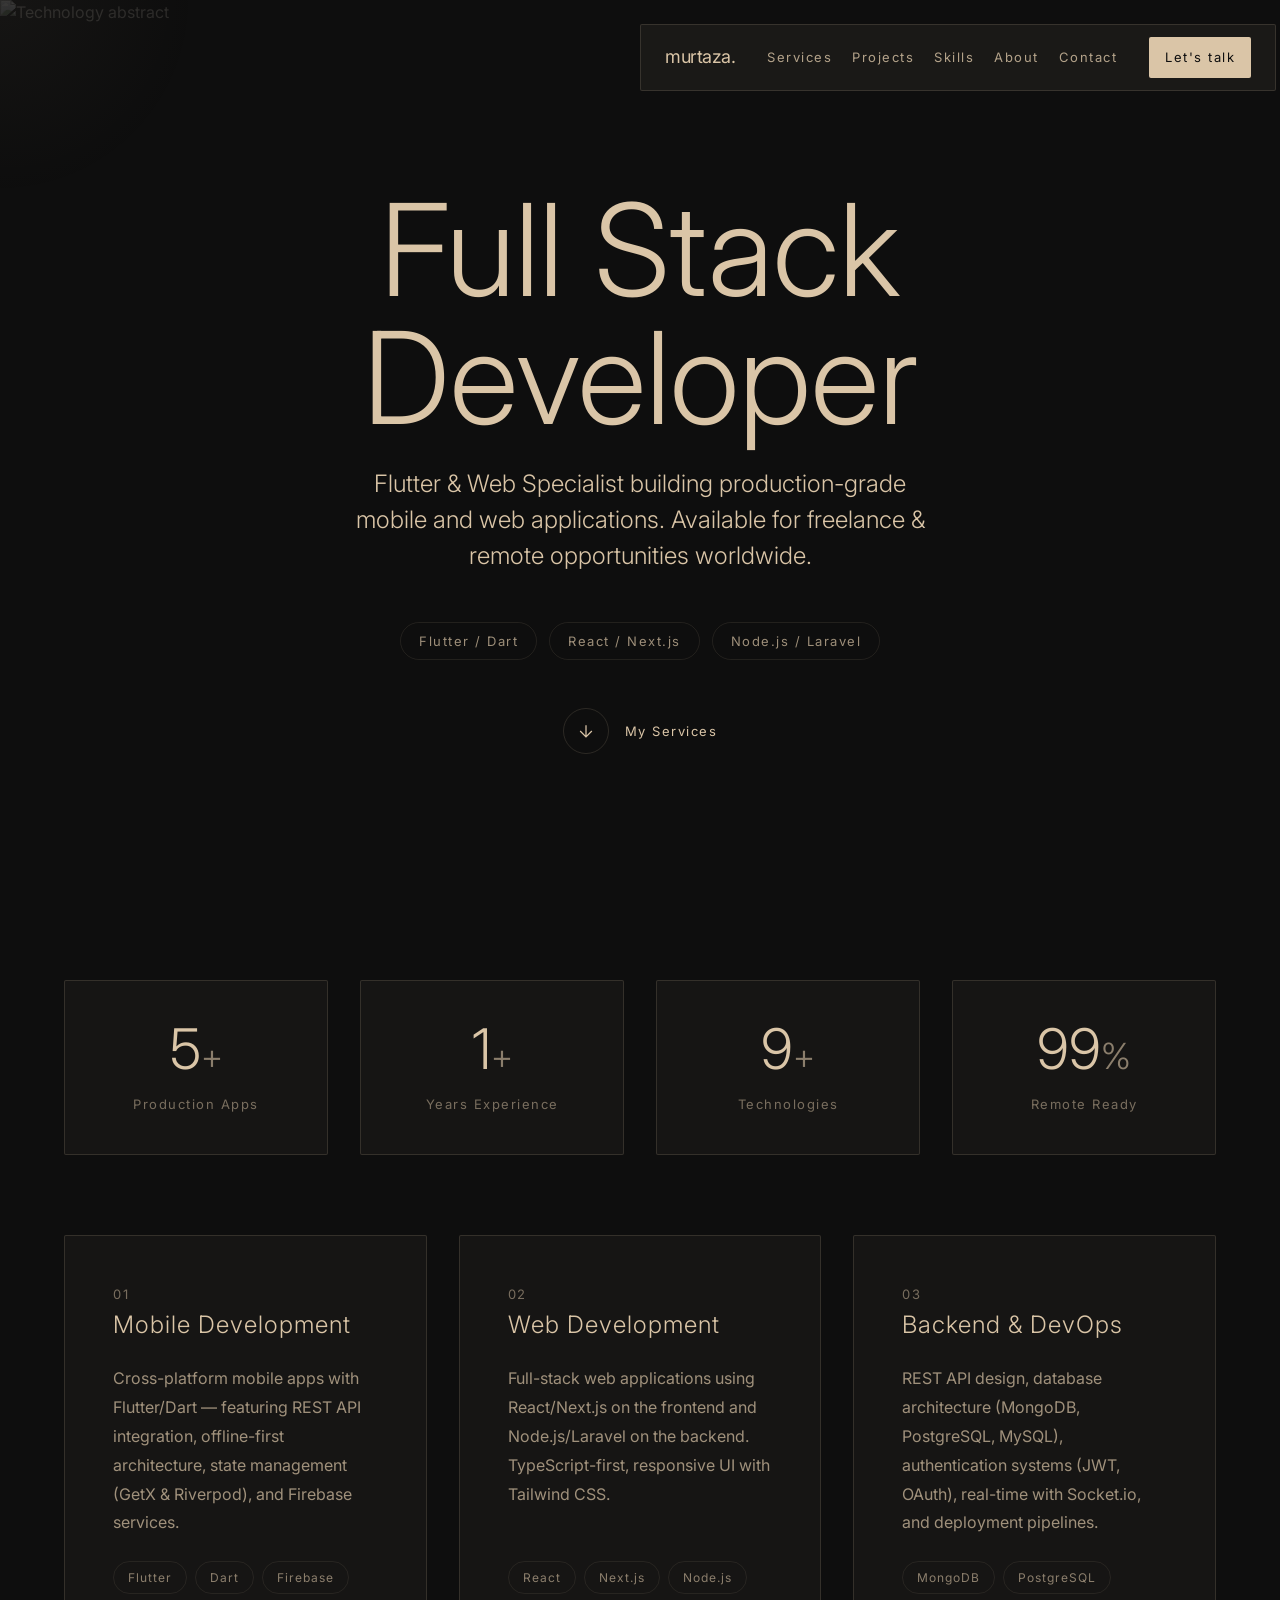
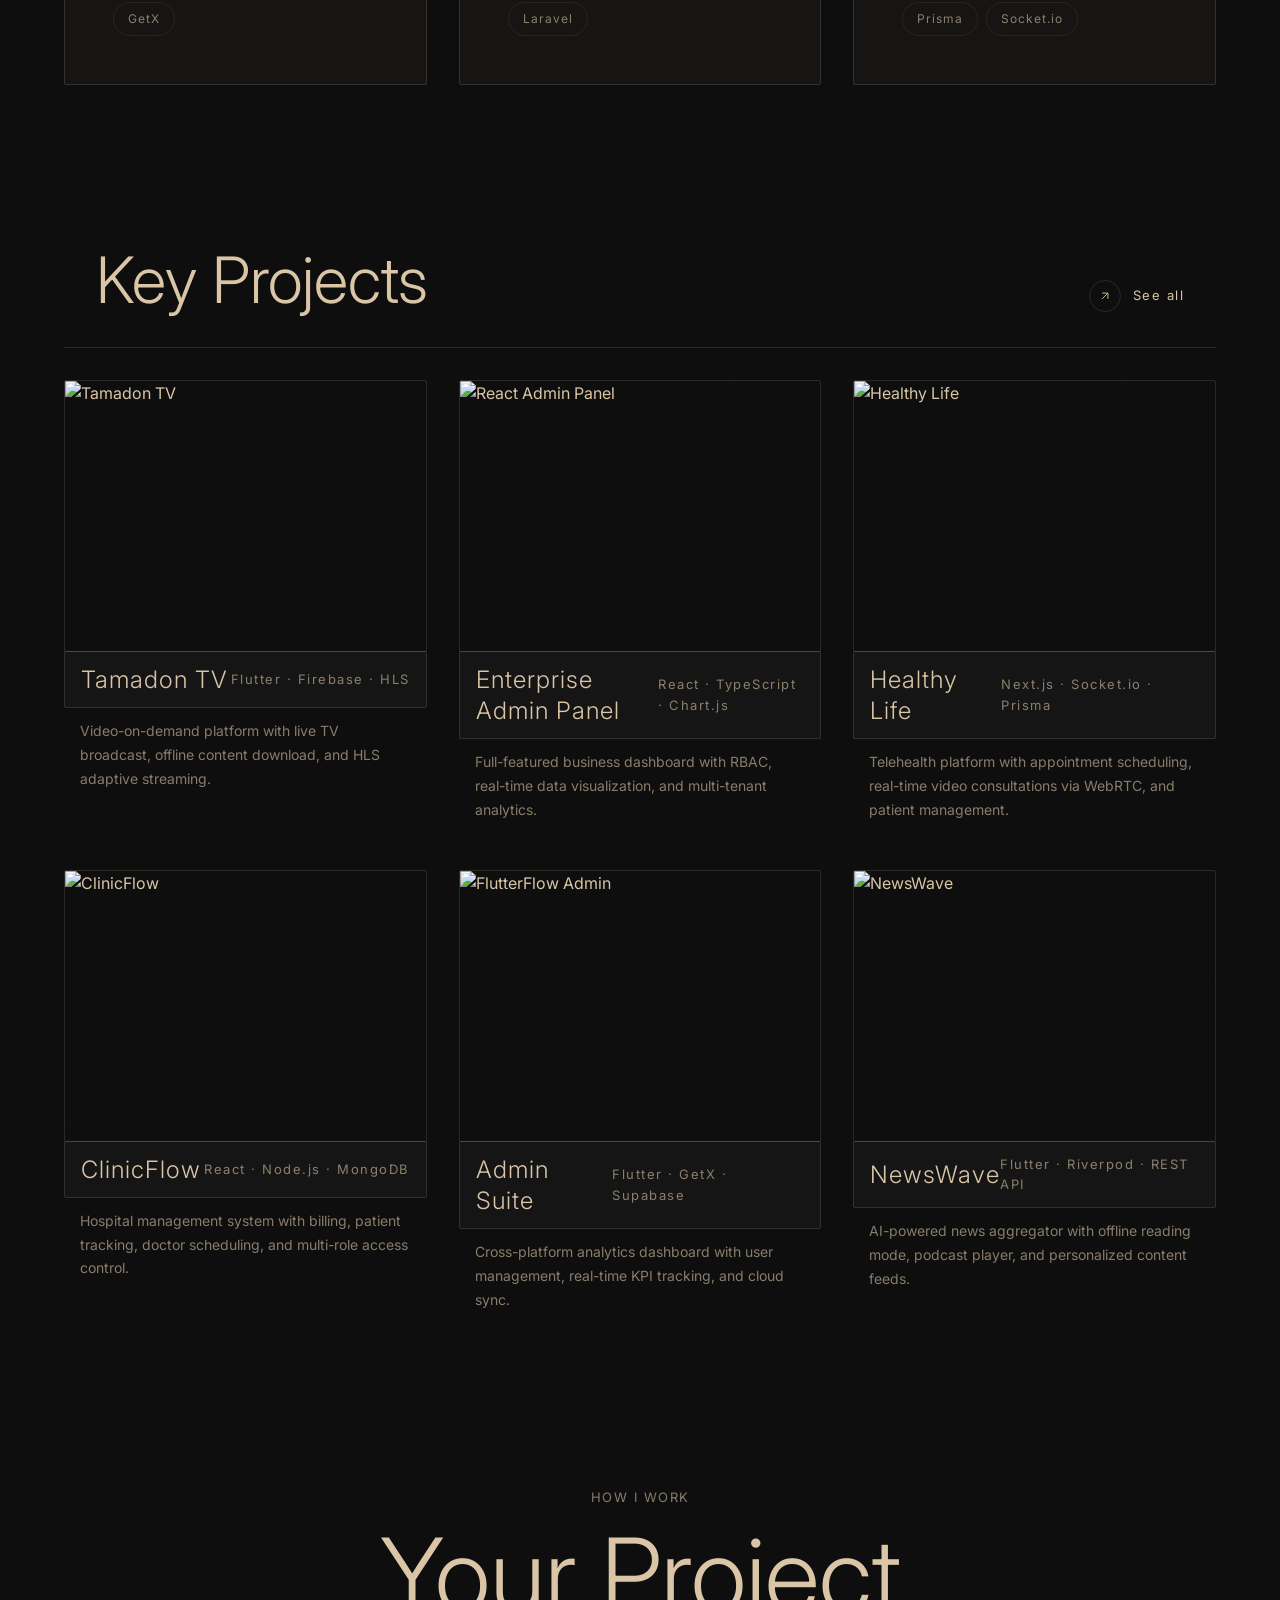
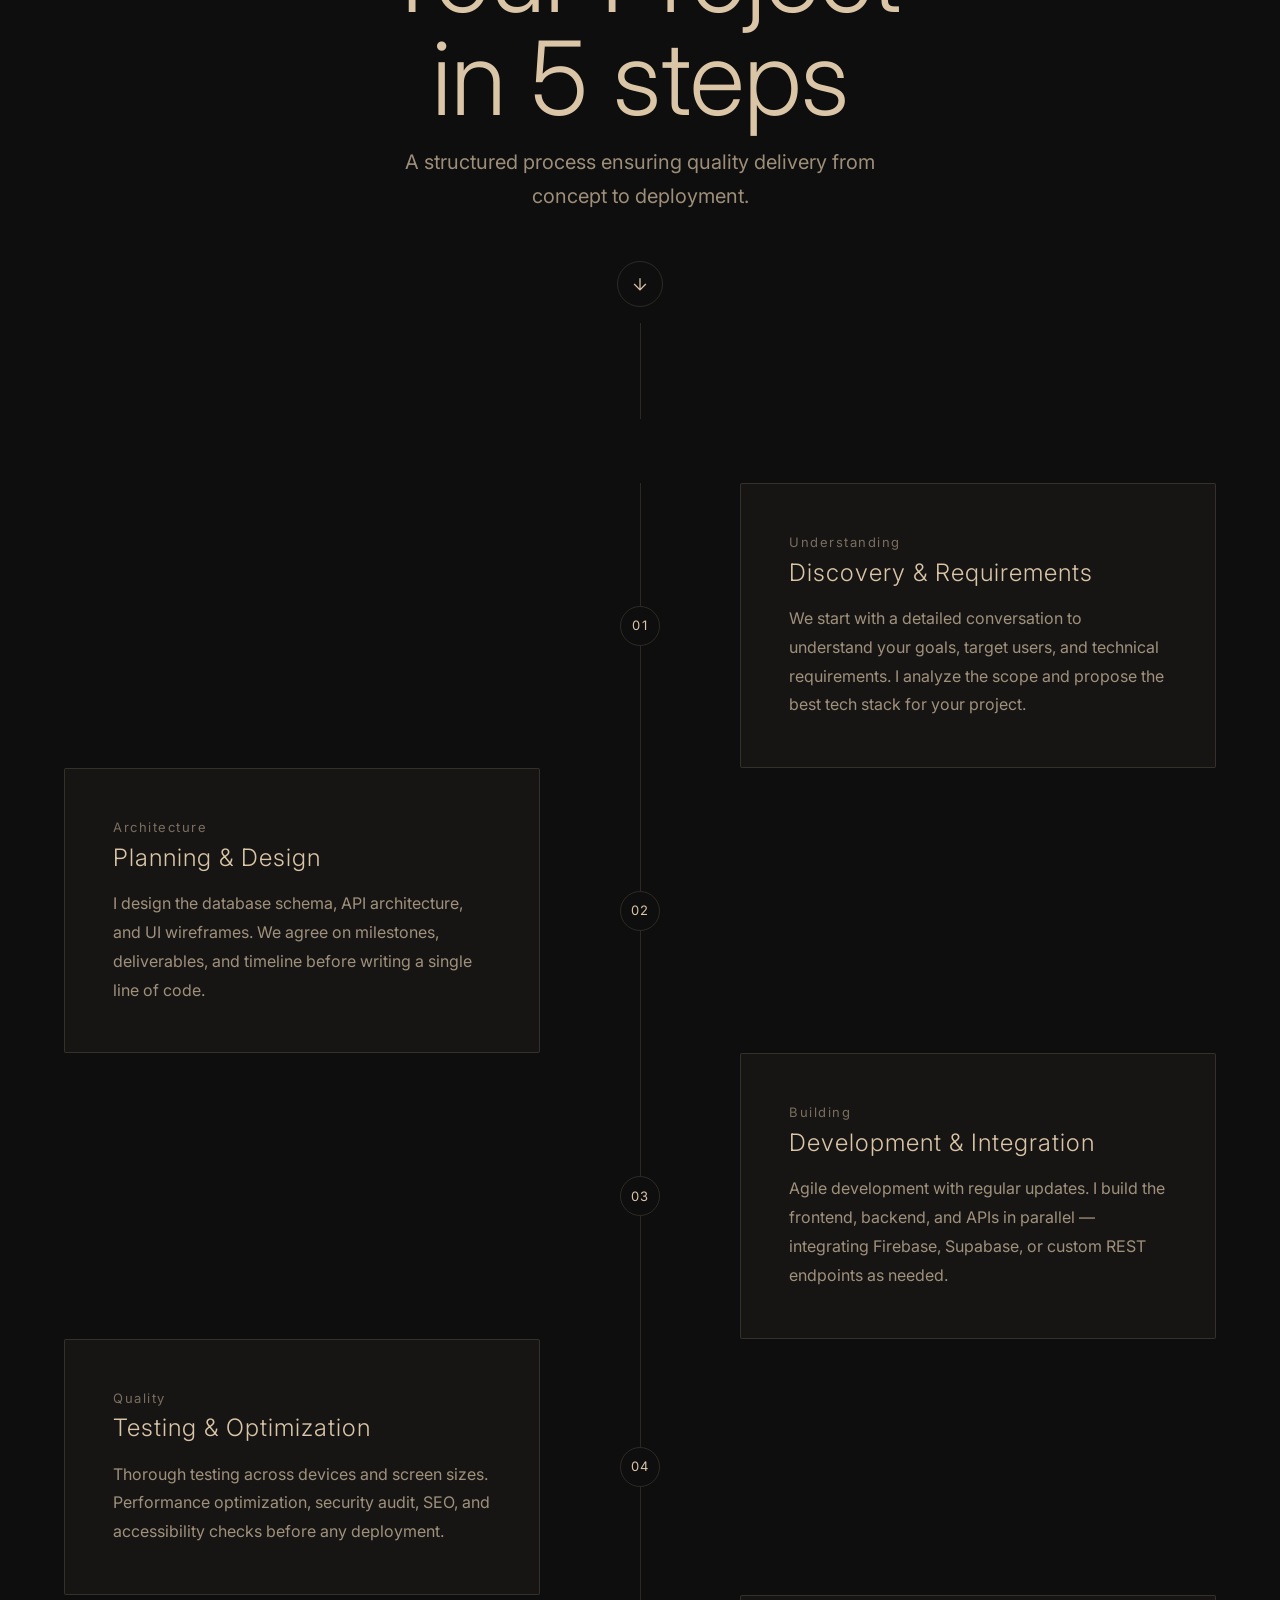
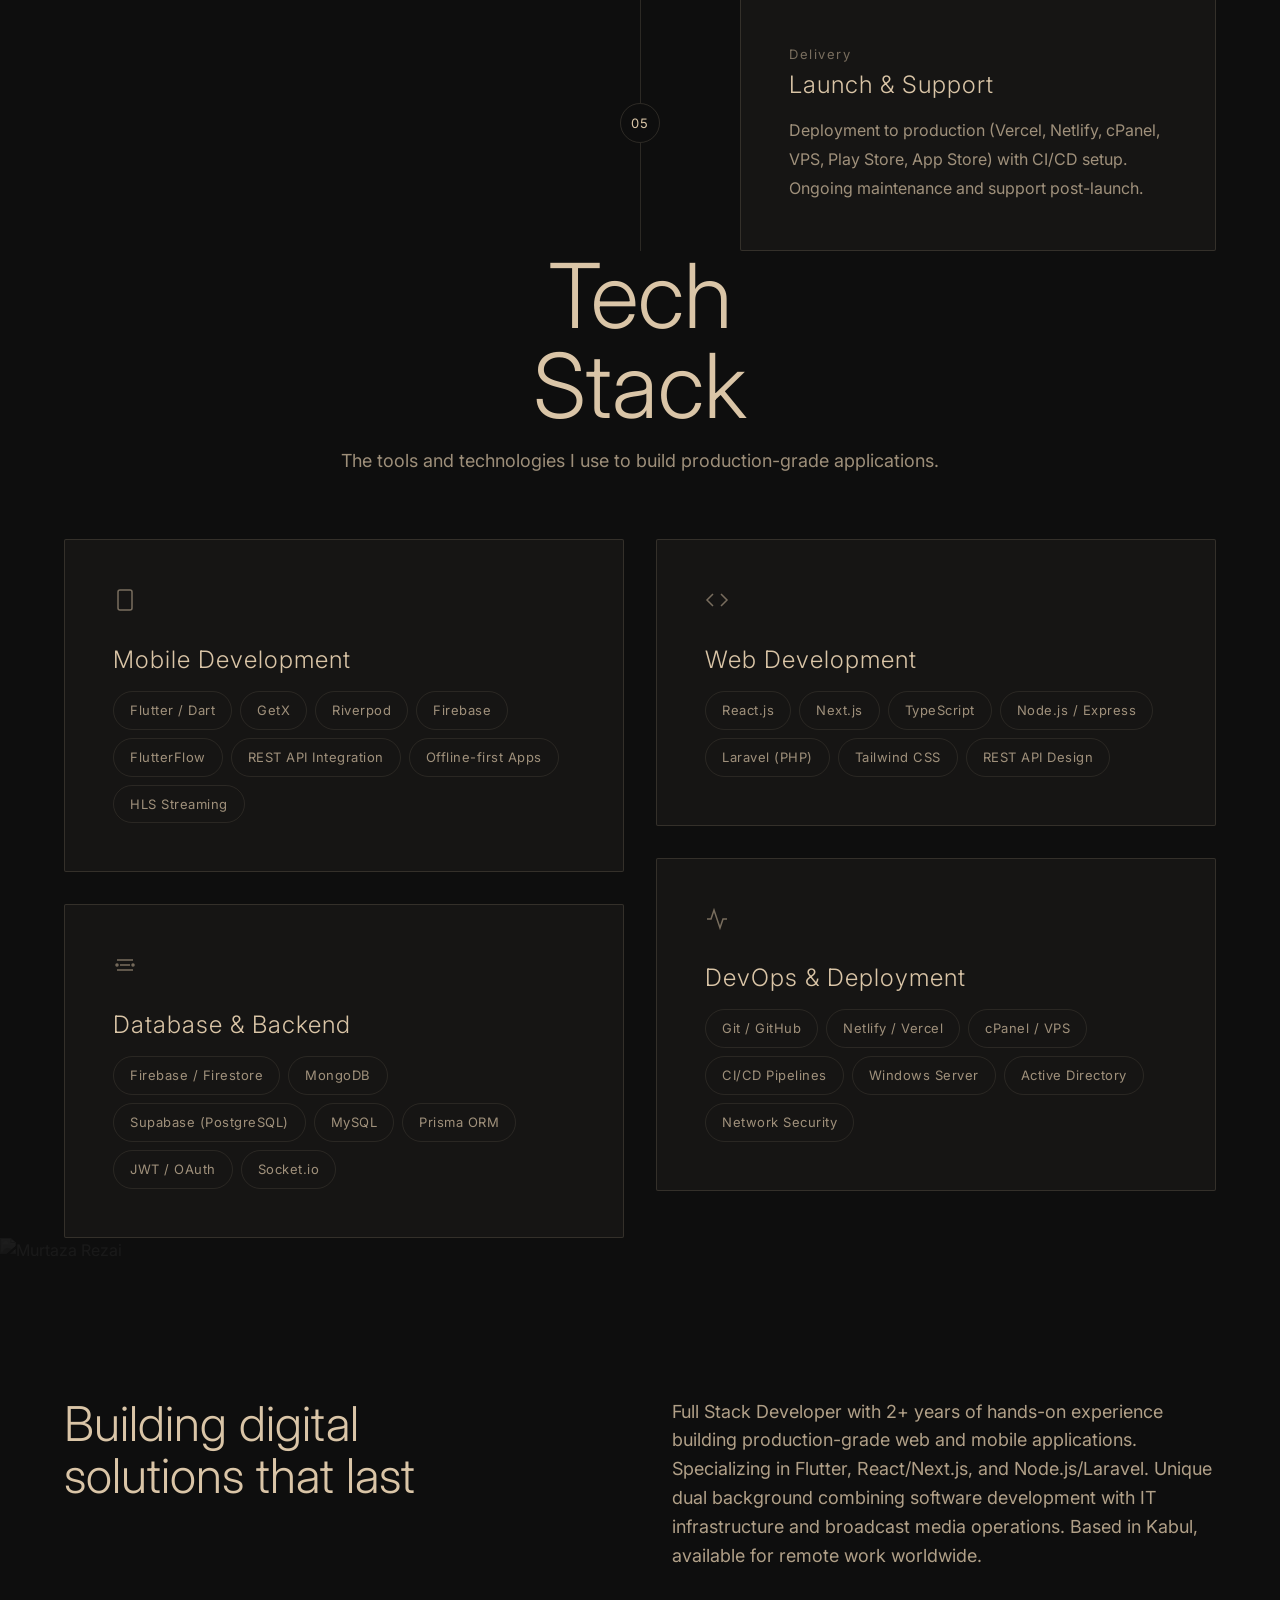
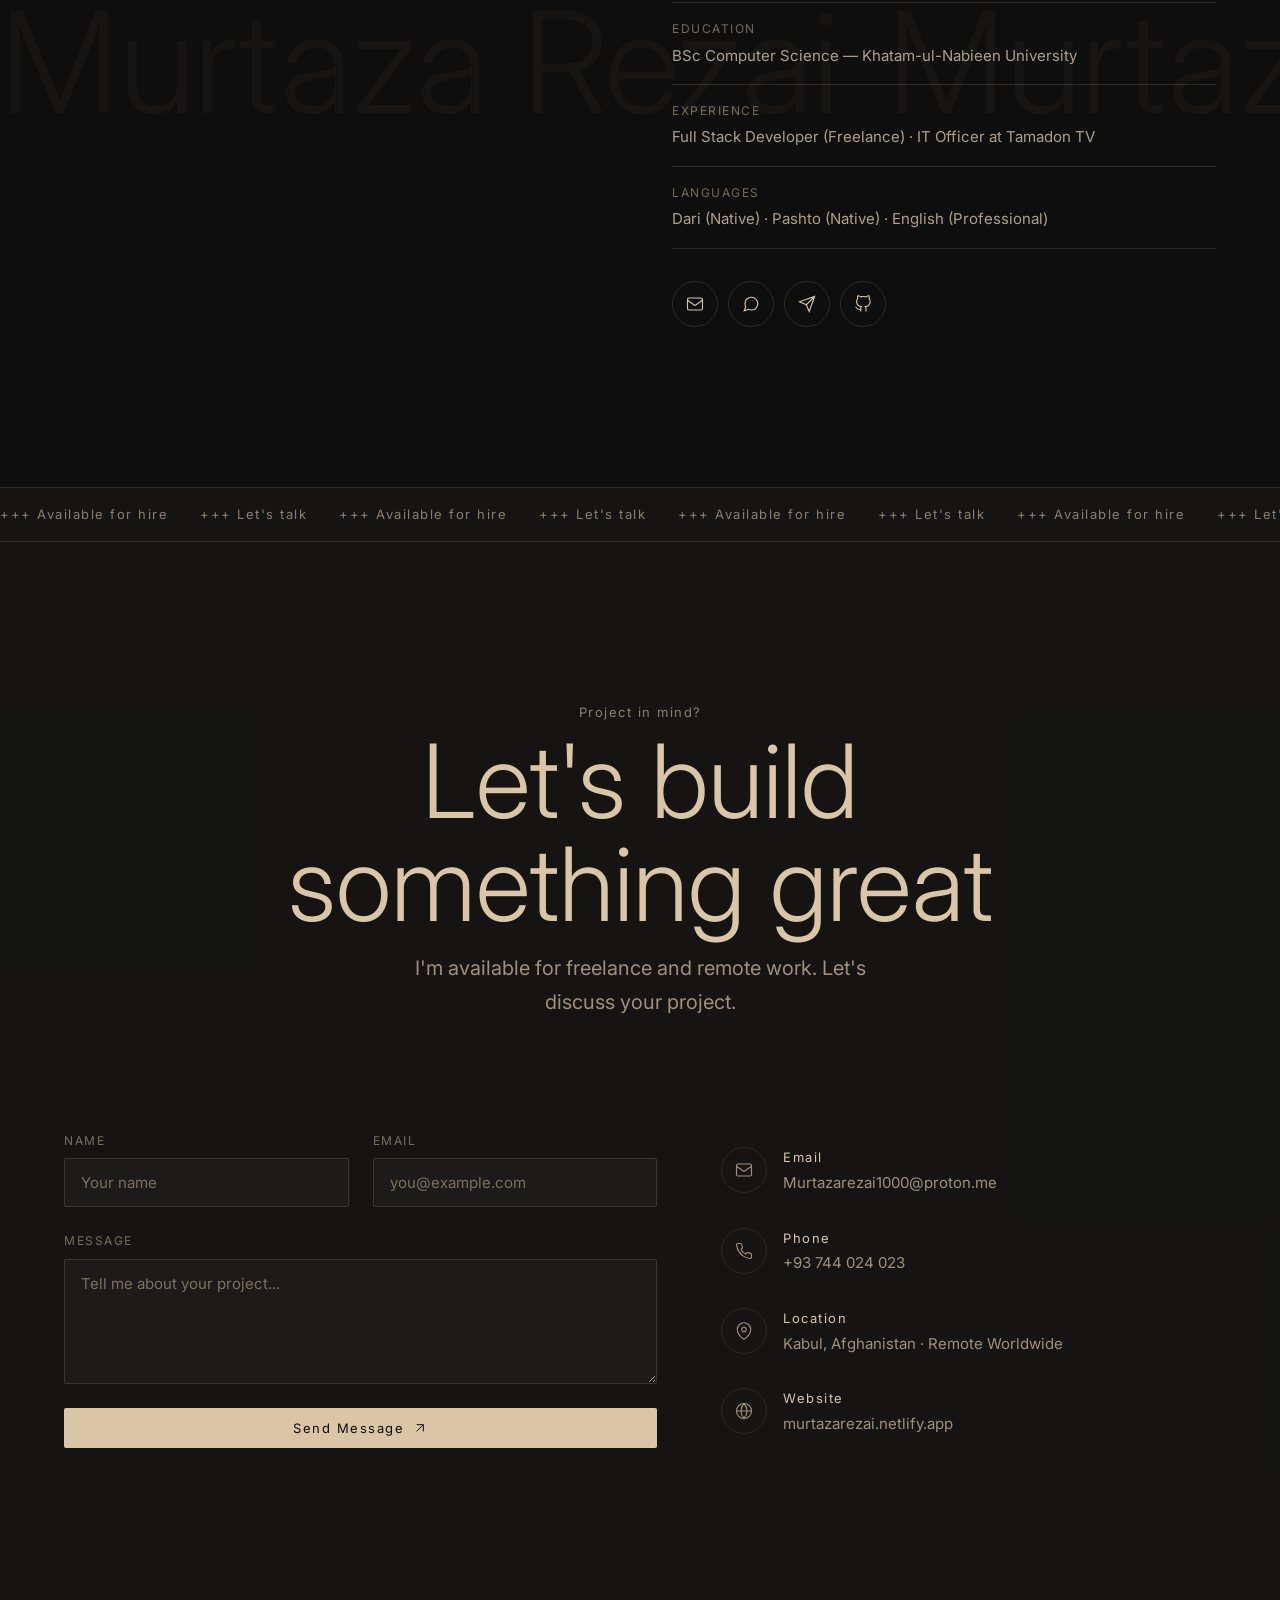
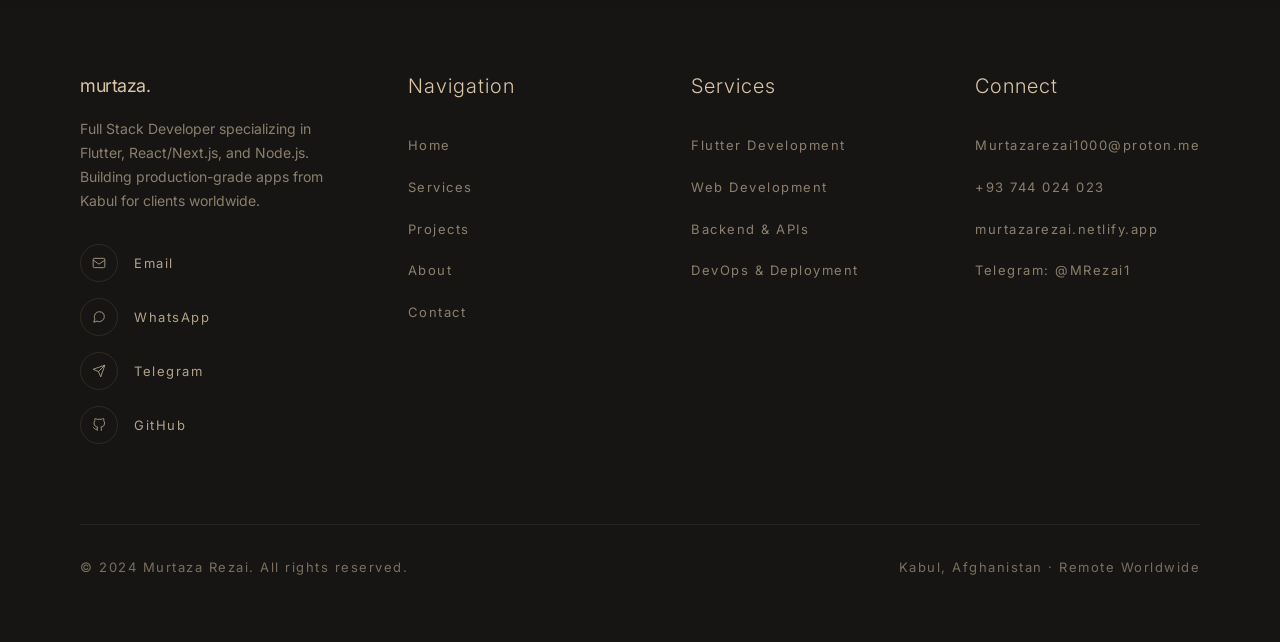
==== commit cf491545: "feat: personalize portfolio for Murtaza Rezai - Replace all Arik content with Murtaza Rezai's info -" ====
--- a/index.html
+++ b/index.html
@@ -3,8 +3,8 @@
 <head>
   <meta charset="UTF-8">
   <meta name="viewport" content="width=device-width, initial-scale=1.0">
-  <title>Arik — Web Designer & Developer</title>
-  <meta name="description" content="Premium web design, development, and SEO services to help your business stand out.">
+  <title>Murtaza Rezai — Full Stack Developer</title>
+  <meta name="description" content="Full Stack Developer specializing in Flutter, React/Next.js, and Node.js/Laravel. Building production-grade web and mobile applications.">
   <link rel="preconnect" href="https://fonts.googleapis.com">
   <link rel="preconnect" href="https://fonts.gstatic.com" crossorigin>
   <link href="https://fonts.googleapis.com/css2?family=Inter:wght@300;400;500;600&display=swap" rel="stylesheet">
@@ -15,15 +15,13 @@
   <!-- Header -->
   <header class="header" id="header">
     <div class="header-inner">
-      <a href="#" class="logo">arik.</a>
+      <a href="#" class="logo">murtaza.</a>
       <nav class="nav" id="mainNav">
         <a href="#services" class="nav-link">Services</a>
-        <a href="#work" class="nav-link">Work</a>
+        <a href="#work" class="nav-link">Projects</a>
+        <a href="#skills" class="nav-link">Skills</a>
         <a href="#about" class="nav-link">About</a>
-        <a href="#blog" class="nav-link">Blog</a>
-        <div class="nav-dropdown">
-          <a href="#" class="nav-link nav-link-dropdown">Pages <svg viewBox="0 0 24 24" fill="currentColor" width="14" height="14"><path d="M7 10l5 5 5-5z"/></svg></a>
-        </div>
+        <a href="#contact" class="nav-link">Contact</a>
       </nav>
       <a href="#contact" class="btn btn-primary btn-sm">Let's talk</a>
       <button class="mobile-toggle" id="mobileToggle" aria-label="Toggle menu">
@@ -37,11 +35,16 @@
     <!-- Hero Section -->
     <section class="hero" id="hero">
       <div class="hero-bg">
-        <img src="https://images.unsplash.com/photo-1550745165-9bc0b252726f?w=900&q=80" alt="3D abstract design" class="hero-img">
+        <img src="https://images.unsplash.com/photo-1451187580459-43490279c0fa?w=1200&q=80" alt="Technology abstract" class="hero-img">
       </div>
       <div class="container hero-content">
-        <h1 class="hero-title animate-on-scroll">Web Designer<br>& Developer</h1>
-        <p class="hero-desc animate-on-scroll">Premium web design, development, and SEO services to help your business stand out.</p>
+        <h1 class="hero-title animate-on-scroll">Full Stack<br>Developer</h1>
+        <p class="hero-desc animate-on-scroll">Flutter &amp; Web Specialist building production-grade mobile and web applications. Available for freelance &amp; remote opportunities worldwide.</p>
+        <div class="hero-badges animate-on-scroll">
+          <span class="hero-badge">Flutter / Dart</span>
+          <span class="hero-badge">React / Next.js</span>
+          <span class="hero-badge">Node.js / Laravel</span>
+        </div>
         <div class="hero-scroll animate-on-scroll">
           <a href="#services" class="scroll-badge">
             <svg viewBox="0 0 24 24" fill="none" stroke="currentColor" stroke-width="1.5" width="20" height="20"><path d="M12 5v14M5 12l7 7 7-7"/></svg>
@@ -51,16 +54,26 @@
       </div>
     </section>
 
-    <!-- Logos Section -->
-    <section class="logos">
+    <!-- Stats Section -->
+    <section class="stats">
       <div class="container">
-        <div class="logos-track">
-          <span class="logo-item">Spotify</span>
-          <span class="logo-item">Dropbox</span>
-          <span class="logo-item">Webflow</span>
-          <span class="logo-item">Adobe</span>
-          <span class="logo-item">Mailchimp</span>
-          <span class="logo-item">Figma</span>
+        <div class="stats-grid">
+          <div class="stat-item animate-on-scroll">
+            <span class="stat-number" data-target="6">0</span><span class="stat-plus">+</span>
+            <span class="stat-label">Production Apps</span>
+          </div>
+          <div class="stat-item animate-on-scroll">
+            <span class="stat-number" data-target="2">0</span><span class="stat-plus">+</span>
+            <span class="stat-label">Years Experience</span>
+          </div>
+          <div class="stat-item animate-on-scroll">
+            <span class="stat-number" data-target="10">0</span><span class="stat-plus">+</span>
+            <span class="stat-label">Technologies</span>
+          </div>
+          <div class="stat-item animate-on-scroll">
+            <span class="stat-number" data-target="100">0</span><span class="stat-plus">%</span>
+            <span class="stat-label">Remote Ready</span>
+          </div>
         </div>
       </div>
     </section>
@@ -72,35 +85,41 @@
           <div class="service-card animate-on-scroll">
             <div class="service-header">
               <span class="service-num">01</span>
-              <h3 class="service-title">Web design</h3>
-            </div>
-            <p class="service-desc">Visually stunning web designs that captivate your audience by blending your brand voice and customer needs.</p>
-            <a href="#" class="btn-text">
-              <span class="btn-text-icon"><svg viewBox="0 0 24 24" fill="none" stroke="currentColor" stroke-width="1.5" width="14" height="14"><path d="M7 17L17 7M17 7H7M17 7v10"/></svg></span>
-              <span>About Webdesign</span>
-            </a>
+              <h3 class="service-title">Mobile Development</h3>
+            </div>
+            <p class="service-desc">Cross-platform mobile apps with Flutter/Dart — featuring REST API integration, offline-first architecture, state management (GetX &amp; Riverpod), and Firebase services.</p>
+            <div class="service-tags">
+              <span class="tag">Flutter</span>
+              <span class="tag">Dart</span>
+              <span class="tag">Firebase</span>
+              <span class="tag">GetX</span>
+            </div>
           </div>
           <div class="service-card animate-on-scroll">
             <div class="service-header">
               <span class="service-num">02</span>
-              <h3 class="service-title">Development</h3>
-            </div>
-            <p class="service-desc">Get custom web development solutions that are tailored to your specifications, designed to deliver a flawless user experience.</p>
-            <a href="#" class="btn-text">
-              <span class="btn-text-icon"><svg viewBox="0 0 24 24" fill="none" stroke="currentColor" stroke-width="1.5" width="14" height="14"><path d="M7 17L17 7M17 7H7M17 7v10"/></svg></span>
-              <span>About Development</span>
-            </a>
+              <h3 class="service-title">Web Development</h3>
+            </div>
+            <p class="service-desc">Full-stack web applications using React/Next.js on the frontend and Node.js/Laravel on the backend. TypeScript-first, responsive UI with Tailwind CSS.</p>
+            <div class="service-tags">
+              <span class="tag">React</span>
+              <span class="tag">Next.js</span>
+              <span class="tag">Node.js</span>
+              <span class="tag">Laravel</span>
+            </div>
           </div>
           <div class="service-card animate-on-scroll">
             <div class="service-header">
               <span class="service-num">03</span>
-              <h3 class="service-title">Content &amp; SEO</h3>
-            </div>
-            <p class="service-desc">Proven SEO strategies that enhance your online performance, bringing you to the forefront of organic search results.</p>
-            <a href="#" class="btn-text">
-              <span class="btn-text-icon"><svg viewBox="0 0 24 24" fill="none" stroke="currentColor" stroke-width="1.5" width="14" height="14"><path d="M7 17L17 7M17 7H7M17 7v10"/></svg></span>
-              <span>About SEO</span>
-            </a>
+              <h3 class="service-title">Backend &amp; DevOps</h3>
+            </div>
+            <p class="service-desc">REST API design, database architecture (MongoDB, PostgreSQL, MySQL), authentication systems (JWT, OAuth), real-time with Socket.io, and deployment pipelines.</p>
+            <div class="service-tags">
+              <span class="tag">MongoDB</span>
+              <span class="tag">PostgreSQL</span>
+              <span class="tag">Prisma</span>
+              <span class="tag">Socket.io</span>
+            </div>
           </div>
         </div>
       </div>
@@ -110,8 +129,8 @@
     <section class="work" id="work">
       <div class="container">
         <div class="section-header-row">
-          <h2 class="section-title-lg animate-on-scroll">Selected Work</h2>
-          <a href="#" class="btn-text animate-on-scroll">
+          <h2 class="section-title-lg animate-on-scroll">Key Projects</h2>
+          <a href="https://murtazarezai.netlify.app" target="_blank" class="btn-text animate-on-scroll">
             <span class="btn-text-icon"><svg viewBox="0 0 24 24" fill="none" stroke="currentColor" stroke-width="1.5" width="14" height="14"><path d="M7 17L17 7M17 7H7M17 7v10"/></svg></span>
             <span>See all</span>
           </a>
@@ -119,42 +138,66 @@
         <div class="work-grid">
           <div class="work-item animate-on-scroll">
             <div class="work-img-wrapper">
-              <img src="https://images.unsplash.com/photo-1618005182384-a83a8bd57fbe?w=700&q=80" alt="Space project" loading="lazy">
+              <img src="https://images.unsplash.com/photo-1611162617474-5b21e879e113?w=700&q=80" alt="Tamadon TV" loading="lazy">
               <a href="#" class="work-badge">
                 <svg viewBox="0 0 24 24" fill="none" stroke="currentColor" stroke-width="1.5" width="16" height="16"><path d="M7 17L17 7M17 7H7M17 7v10"/></svg>
               </a>
             </div>
             <div class="work-info">
-              <h3 class="work-name">Space</h3>
-              <span class="work-cat">Webdesign</span>
-            </div>
+              <h3 class="work-name">Tamadon TV</h3>
+              <span class="work-cat">Flutter &middot; Firebase &middot; HLS</span>
+            </div>
+            <p class="work-desc">Video-on-demand platform with live TV broadcast, offline content download, and HLS adaptive streaming.</p>
           </div>
           <div class="work-item animate-on-scroll">
             <div class="work-img-wrapper">
-              <img src="https://images.unsplash.com/photo-1633356122544-f134324a6cee?w=700&q=80" alt="Nova project" loading="lazy">
+              <img src="https://images.unsplash.com/photo-1551288049-bebda4e38f71?w=700&q=80" alt="React Admin Panel" loading="lazy">
             </div>
             <div class="work-info">
-              <h3 class="work-name">Nova</h3>
-              <span class="work-cat">Webdesign</span>
-            </div>
+              <h3 class="work-name">Enterprise Admin Panel</h3>
+              <span class="work-cat">React &middot; TypeScript &middot; Chart.js</span>
+            </div>
+            <p class="work-desc">Full-featured business dashboard with RBAC, real-time data visualization, and multi-tenant analytics.</p>
           </div>
           <div class="work-item animate-on-scroll">
             <div class="work-img-wrapper">
-              <img src="https://images.unsplash.com/photo-1614851099511-773084f6911d?w=700&q=80" alt="Sonic project" loading="lazy">
+              <img src="https://images.unsplash.com/photo-1576091160550-2173dba999ef?w=700&q=80" alt="Healthy Life" loading="lazy">
             </div>
             <div class="work-info">
-              <h3 class="work-name">Sonic</h3>
-              <span class="work-cat">Webdesign</span>
-            </div>
+              <h3 class="work-name">Healthy Life</h3>
+              <span class="work-cat">Next.js &middot; Socket.io &middot; Prisma</span>
+            </div>
+            <p class="work-desc">Telehealth platform with appointment scheduling, real-time video consultations via WebRTC, and patient management.</p>
           </div>
           <div class="work-item animate-on-scroll">
             <div class="work-img-wrapper">
-              <img src="https://images.unsplash.com/photo-1558618666-fcd25c85f82e?w=700&q=80" alt="Solar project" loading="lazy">
+              <img src="https://images.unsplash.com/photo-1538108149393-fbbd81895907?w=700&q=80" alt="ClinicFlow" loading="lazy">
             </div>
             <div class="work-info">
-              <h3 class="work-name">Solar</h3>
-              <span class="work-cat">Webdesign</span>
-            </div>
+              <h3 class="work-name">ClinicFlow</h3>
+              <span class="work-cat">React &middot; Node.js &middot; MongoDB</span>
+            </div>
+            <p class="work-desc">Hospital management system with billing, patient tracking, doctor scheduling, and multi-role access control.</p>
+          </div>
+          <div class="work-item animate-on-scroll">
+            <div class="work-img-wrapper">
+              <img src="https://images.unsplash.com/photo-1460925895917-afdab827c52f?w=700&q=80" alt="FlutterFlow Admin" loading="lazy">
+            </div>
+            <div class="work-info">
+              <h3 class="work-name">Admin Suite</h3>
+              <span class="work-cat">Flutter &middot; GetX &middot; Supabase</span>
+            </div>
+            <p class="work-desc">Cross-platform analytics dashboard with user management, real-time KPI tracking, and cloud sync.</p>
+          </div>
+          <div class="work-item animate-on-scroll">
+            <div class="work-img-wrapper">
+              <img src="https://images.unsplash.com/photo-1585776245991-cf89dd7fc73a?w=700&q=80" alt="NewsWave" loading="lazy">
+            </div>
+            <div class="work-info">
+              <h3 class="work-name">NewsWave</h3>
+              <span class="work-cat">Flutter &middot; Riverpod &middot; REST API</span>
+            </div>
+            <p class="work-desc">AI-powered news aggregator with offline reading mode, podcast player, and personalized content feeds.</p>
           </div>
         </div>
       </div>
@@ -164,9 +207,9 @@
     <section class="process" id="process">
       <div class="container">
         <div class="process-intro animate-on-scroll">
-          <span class="process-label">The Process</span>
-          <h2 class="process-title">Your Website<br>in 5 steps</h2>
-          <p class="process-desc">Our process ensures that we create a website tailored to your business needs.</p>
+          <span class="process-label">How I Work</span>
+          <h2 class="process-title">Your Project<br>in 5 steps</h2>
+          <p class="process-desc">A structured process ensuring quality delivery from concept to deployment.</p>
           <div class="process-arrow">
             <svg viewBox="0 0 24 24" fill="none" stroke="currentColor" stroke-width="1.5" width="20" height="20"><path d="M12 5v14M5 12l7 7 7-7"/></svg>
           </div>
@@ -180,9 +223,9 @@
               <div class="step-line"></div>
             </div>
             <div class="step-card">
-              <span class="step-label">Do we Match?</span>
-              <h3 class="step-title">Discovery Call</h3>
-              <p class="step-desc">Before we start, we determine if and how I can help you. What are your requirements for your new website? Why do you need a new website? What goals do you have, and what problems can we solve with a new website?</p>
+              <span class="step-label">Understanding</span>
+              <h3 class="step-title">Discovery &amp; Requirements</h3>
+              <p class="step-desc">We start with a detailed conversation to understand your goals, target users, and technical requirements. I analyze the scope and propose the best tech stack for your project.</p>
             </div>
           </div>
           <div class="process-step animate-on-scroll">
@@ -192,9 +235,9 @@
               <div class="step-line"></div>
             </div>
             <div class="step-card">
-              <span class="step-label">Planning & Strategy</span>
-              <h3 class="step-title">Concept & Strategy</h3>
-              <p class="step-desc">Together, we develop a strategy that effectively addresses your target audience and goals. Based on the strategy, I create a concept for your website that is not only visually appealing but also functional.</p>
+              <span class="step-label">Architecture</span>
+              <h3 class="step-title">Planning &amp; Design</h3>
+              <p class="step-desc">I design the database schema, API architecture, and UI wireframes. We agree on milestones, deliverables, and timeline before writing a single line of code.</p>
             </div>
           </div>
           <div class="process-step animate-on-scroll">
@@ -204,9 +247,9 @@
               <div class="step-line"></div>
             </div>
             <div class="step-card">
-              <span class="step-label">The Magic</span>
-              <h3 class="step-title">Design & Development</h3>
-              <p class="step-desc">I begin to design and develop your website using Webflow, a powerful no-code tool. I keep you in the loop with regular updates, and you can share feedback along the way.</p>
+              <span class="step-label">Building</span>
+              <h3 class="step-title">Development &amp; Integration</h3>
+              <p class="step-desc">Agile development with regular updates. I build the frontend, backend, and APIs in parallel — integrating Firebase, Supabase, or custom REST endpoints as needed.</p>
             </div>
           </div>
           <div class="process-step animate-on-scroll">
@@ -216,9 +259,9 @@
               <div class="step-line"></div>
             </div>
             <div class="step-card">
-              <span class="step-label">Optimization</span>
-              <h3 class="step-title">Testing & Optimization</h3>
-              <p class="step-desc">I thoroughly test your website and optimize it for all devices & screen sizes. I also optimize performance, SEO and accessibility before launch.</p>
+              <span class="step-label">Quality</span>
+              <h3 class="step-title">Testing &amp; Optimization</h3>
+              <p class="step-desc">Thorough testing across devices and screen sizes. Performance optimization, security audit, SEO, and accessibility checks before any deployment.</p>
             </div>
           </div>
           <div class="process-step animate-on-scroll">
@@ -228,108 +271,85 @@
               <div class="step-line"></div>
             </div>
             <div class="step-card">
-              <span class="step-label">Go Live</span>
-              <h3 class="step-title">Launch & Support</h3>
-              <p class="step-desc">After everything is tested and optimized, we go live. I also offer ongoing support and maintenance to ensure your website continues to perform.</p>
-            </div>
-          </div>
-        </div>
-      </div>
-    </section>
-
-    <!-- Testimonials Section -->
-    <section class="testimonials" id="testimonials">
+              <span class="step-label">Delivery</span>
+              <h3 class="step-title">Launch &amp; Support</h3>
+              <p class="step-desc">Deployment to production (Vercel, Netlify, cPanel, VPS, Play Store, App Store) with CI/CD setup. Ongoing maintenance and support post-launch.</p>
+            </div>
+          </div>
+        </div>
+      </div>
+    </section>
+
+    <!-- Skills / Tech Stack Section -->
+    <section class="skills" id="skills">
       <div class="container">
         <div class="testimonials-header animate-on-scroll">
-          <h2 class="section-title-xl">What my<br>clients say</h2>
-          <p class="section-desc-center">See what my clients have to say about working with me and the results I helped them achieve.</p>
+          <h2 class="section-title-xl">Tech<br>Stack</h2>
+          <p class="section-desc-center">The tools and technologies I use to build production-grade applications.</p>
         </div>
         <div class="testimonials-grid">
           <div class="testimonials-col">
             <div class="testimonial-card animate-on-scroll">
-              <div class="testimonial-logo">
-                <svg viewBox="0 0 30 20" fill="currentColor" width="30" height="20"><rect width="30" height="20" rx="4" opacity="0.3"/></svg>
-              </div>
-              <h4 class="testimonial-title">Amazing Results with Arik's Premium Web Design Services.</h4>
-              <p class="testimonial-text">Arik is a top-notch web designer who created a stunning website for my business. He was attentive to my needs and provided excellent customer service throughout the entire process. I highly recommend his services.</p>
-              <div class="testimonial-author">
-                <img src="https://images.unsplash.com/photo-1507003211169-0a1dd7228f2d?w=60&h=60&fit=crop" alt="John Smith" class="testimonial-avatar">
-                <div>
-                  <strong>John Smith</strong>
-                  <span>ABC Company</span>
-                </div>
+              <div class="skill-icon">
+                <svg viewBox="0 0 24 24" fill="none" stroke="currentColor" stroke-width="1.5" width="24" height="24"><rect x="5" y="2" width="14" height="20" rx="2"/><path d="M12 18h.01"/></svg>
+              </div>
+              <h4 class="testimonial-title">Mobile Development</h4>
+              <div class="skill-list">
+                <span class="skill-tag">Flutter / Dart</span>
+                <span class="skill-tag">GetX</span>
+                <span class="skill-tag">Riverpod</span>
+                <span class="skill-tag">Firebase</span>
+                <span class="skill-tag">FlutterFlow</span>
+                <span class="skill-tag">REST API Integration</span>
+                <span class="skill-tag">Offline-first Apps</span>
+                <span class="skill-tag">HLS Streaming</span>
               </div>
             </div>
             <div class="testimonial-card animate-on-scroll">
-              <div class="testimonial-logo">
-                <svg viewBox="0 0 120 25" fill="currentColor" width="120" height="25"><rect width="120" height="25" rx="4" opacity="0.3"/></svg>
-              </div>
-              <h4 class="testimonial-title">Exceptional web development and SEO expertise.</h4>
-              <p class="testimonial-text">Arik helped me redesign my website and implement an effective SEO strategy. The results were fantastic - my site's traffic increased significantly. His attention to detail and commitment to quality are outstanding.</p>
-              <div class="testimonial-author">
-                <img src="https://images.unsplash.com/photo-1494790108377-be9c29b29330?w=60&h=60&fit=crop" alt="Emma Davis" class="testimonial-avatar">
-                <div>
-                  <strong>Emma Davis</strong>
-                  <span>TechCorp Inc.</span>
-                </div>
-              </div>
-            </div>
-            <div class="testimonial-card animate-on-scroll">
-              <div class="testimonial-logo">
-                <svg viewBox="0 0 50 35" fill="currentColor" width="50" height="35"><rect width="50" height="35" rx="4" opacity="0.3"/></svg>
-              </div>
-              <h4 class="testimonial-title">Professional, creative and delivers on time.</h4>
-              <p class="testimonial-text">Working with Arik was a great experience. He was professional, creative and delivered the project on time. I would highly recommend him to anyone looking for premium web design services.</p>
-              <div class="testimonial-author">
-                <img src="https://images.unsplash.com/photo-1472099645785-5658abf4ff4e?w=60&h=60&fit=crop" alt="Michael Brown" class="testimonial-avatar">
-                <div>
-                  <strong>Michael Brown</strong>
-                  <span>StartupHub</span>
-                </div>
+              <div class="skill-icon">
+                <svg viewBox="0 0 24 24" fill="none" stroke="currentColor" stroke-width="1.5" width="24" height="24"><path d="M4 7h16M4 17h16M7 12h10"/><circle cx="4" cy="12" r="1"/><circle cx="20" cy="12" r="1"/></svg>
+              </div>
+              <h4 class="testimonial-title">Database &amp; Backend</h4>
+              <div class="skill-list">
+                <span class="skill-tag">Firebase / Firestore</span>
+                <span class="skill-tag">MongoDB</span>
+                <span class="skill-tag">Supabase (PostgreSQL)</span>
+                <span class="skill-tag">MySQL</span>
+                <span class="skill-tag">Prisma ORM</span>
+                <span class="skill-tag">JWT / OAuth</span>
+                <span class="skill-tag">Socket.io</span>
               </div>
             </div>
           </div>
           <div class="testimonials-col">
             <div class="testimonial-card animate-on-scroll">
-              <div class="testimonial-logo">
-                <svg viewBox="0 0 80 30" fill="currentColor" width="80" height="30"><rect width="80" height="30" rx="4" opacity="0.3"/></svg>
-              </div>
-              <h4 class="testimonial-title">Outstanding SEO results that transformed our business.</h4>
-              <p class="testimonial-text">Arik's SEO expertise helped us rank on the first page for our key search terms. The increase in organic traffic has been incredible. His strategic approach and clear communication made the process seamless.</p>
-              <div class="testimonial-author">
-                <img src="https://images.unsplash.com/photo-1438761681033-6461ffad8d80?w=60&h=60&fit=crop" alt="Sarah Wilson" class="testimonial-avatar">
-                <div>
-                  <strong>Sarah Wilson</strong>
-                  <span>GreenLeaf Co.</span>
-                </div>
+              <div class="skill-icon">
+                <svg viewBox="0 0 24 24" fill="none" stroke="currentColor" stroke-width="1.5" width="24" height="24"><path d="M16 18l6-6-6-6M8 6l-6 6 6 6"/></svg>
+              </div>
+              <h4 class="testimonial-title">Web Development</h4>
+              <div class="skill-list">
+                <span class="skill-tag">React.js</span>
+                <span class="skill-tag">Next.js</span>
+                <span class="skill-tag">TypeScript</span>
+                <span class="skill-tag">Node.js / Express</span>
+                <span class="skill-tag">Laravel (PHP)</span>
+                <span class="skill-tag">Tailwind CSS</span>
+                <span class="skill-tag">REST API Design</span>
               </div>
             </div>
             <div class="testimonial-card animate-on-scroll">
-              <div class="testimonial-logo">
-                <svg viewBox="0 0 150 19" fill="currentColor" width="150" height="19"><rect width="150" height="19" rx="4" opacity="0.3"/></svg>
-              </div>
-              <h4 class="testimonial-title">A true partner in bringing our digital vision to life.</h4>
-              <p class="testimonial-text">Arik's ability to understand our brand and translate it into a beautiful, functional website was impressive. He's not just a designer - he's a strategic partner who thinks about the bigger picture.</p>
-              <div class="testimonial-author">
-                <img src="https://images.unsplash.com/photo-1500648767791-00dcc994a43e?w=60&h=60&fit=crop" alt="David Lee" class="testimonial-avatar">
-                <div>
-                  <strong>David Lee</strong>
-                  <span>DigitalEdge</span>
-                </div>
-              </div>
-            </div>
-            <div class="testimonial-card animate-on-scroll">
-              <div class="testimonial-logo">
-                <svg viewBox="0 0 35 30" fill="currentColor" width="35" height="30"><rect width="35" height="30" rx="4" opacity="0.3"/></svg>
-              </div>
-              <h4 class="testimonial-title">Elevated our brand with stunning visuals and clean code.</h4>
-              <p class="testimonial-text">From the initial consultation to the final launch, Arik was professional and responsive. The website he built for us is fast, beautiful, and has significantly improved our conversion rates.</p>
-              <div class="testimonial-author">
-                <img src="https://images.unsplash.com/photo-1534528741775-53994a69daeb?w=60&h=60&fit=crop" alt="Lisa Chen" class="testimonial-avatar">
-                <div>
-                  <strong>Lisa Chen</strong>
-                  <span>Nova Studios</span>
-                </div>
+              <div class="skill-icon">
+                <svg viewBox="0 0 24 24" fill="none" stroke="currentColor" stroke-width="1.5" width="24" height="24"><path d="M22 12h-4l-3 9L9 3l-3 9H2"/></svg>
+              </div>
+              <h4 class="testimonial-title">DevOps &amp; Deployment</h4>
+              <div class="skill-list">
+                <span class="skill-tag">Git / GitHub</span>
+                <span class="skill-tag">Netlify / Vercel</span>
+                <span class="skill-tag">cPanel / VPS</span>
+                <span class="skill-tag">CI/CD Pipelines</span>
+                <span class="skill-tag">Windows Server</span>
+                <span class="skill-tag">Active Directory</span>
+                <span class="skill-tag">Network Security</span>
               </div>
             </div>
           </div>
@@ -340,23 +360,37 @@
     <!-- About Section -->
     <section class="about" id="about">
       <div class="about-bg">
-        <img src="https://images.unsplash.com/photo-1507003211169-0a1dd7228f2d?w=900&q=80" alt="Arik Andersson" class="about-img">
+        <img src="https://images.unsplash.com/photo-1451187580459-43490279c0fa?w=1200&q=80" alt="Murtaza Rezai" class="about-img">
         <div class="about-name-marquee">
-          <span>Arik Andersson</span>
-          <span>Arik Andersson</span>
-          <span>Arik Andersson</span>
+          <span>Murtaza Rezai</span>
+          <span>Murtaza Rezai</span>
+          <span>Murtaza Rezai</span>
         </div>
       </div>
       <div class="container about-content">
         <div class="about-grid">
-          <h2 class="about-title animate-on-scroll">A website that leaves<br>a lasting impression!</h2>
+          <h2 class="about-title animate-on-scroll">Building digital<br>solutions that last</h2>
           <div class="about-info animate-on-scroll">
-            <p class="about-desc">Hi, I'm Arik Andersson - a freelancer specializing in premium web design, development, and SEO services. I'm passionate about creating unique and effective solutions for my clients, and I bring a personal touch to every project. Let's work together to bring your vision to life!</p>
+            <p class="about-desc">Full Stack Developer with 2+ years of hands-on experience building production-grade web and mobile applications. Specializing in Flutter, React/Next.js, and Node.js/Laravel. Unique dual background combining software development with IT infrastructure and broadcast media operations. Based in Kabul, available for remote work worldwide.</p>
+            <div class="about-details">
+              <div class="about-detail">
+                <span class="about-detail-label">Education</span>
+                <span class="about-detail-value">BSc Computer Science — Khatam-ul-Nabieen University</span>
+              </div>
+              <div class="about-detail">
+                <span class="about-detail-label">Experience</span>
+                <span class="about-detail-value">Full Stack Developer (Freelance) &middot; IT Officer at Tamadon TV</span>
+              </div>
+              <div class="about-detail">
+                <span class="about-detail-label">Languages</span>
+                <span class="about-detail-value">Dari (Native) &middot; Pashto (Native) &middot; English (Professional)</span>
+              </div>
+            </div>
             <div class="about-socials">
-              <a href="#" class="social-badge" aria-label="Twitter"><svg viewBox="0 0 24 24" fill="none" stroke="currentColor" stroke-width="1.5" width="18" height="18"><path d="M22 4s-1.2.5-2 .6a4 4 0 00-6.8 3.6A11.1 11.1 0 013 4s-4 9 5 13a11.6 11.6 0 01-7 2c9 5 20 0 20-11.5 0-.3 0-.5 0-.8A8 8 0 0022 4z"/></svg></a>
-              <a href="#" class="social-badge" aria-label="Instagram"><svg viewBox="0 0 24 24" fill="none" stroke="currentColor" stroke-width="1.5" width="18" height="18"><rect x="2" y="2" width="20" height="20" rx="5"/><circle cx="12" cy="12" r="5"/><circle cx="17.5" cy="6.5" r="1.5"/></svg></a>
-              <a href="#" class="social-badge" aria-label="Dribbble"><svg viewBox="0 0 24 24" fill="none" stroke="currentColor" stroke-width="1.5" width="18" height="18"><circle cx="12" cy="12" r="10"/><path d="M19.1 4.9C16.3 9 12 11 7 11.5M4.9 19.1C9 16.3 11 12 11.5 7M12 22c3-5.5 3-11 0-16.5"/></svg></a>
-              <a href="#" class="social-badge" aria-label="Behance"><svg viewBox="0 0 24 24" fill="none" stroke="currentColor" stroke-width="1.5" width="18" height="18"><path d="M3 18V6h4.5a3 3 0 010 6H3m0 0h5a3 3 0 010 6H3m12-10h6m-3-2v4M15 14h2a3 3 0 110 4h-2a3 3 0 010-4z"/></svg></a>
+              <a href="mailto:Murtazarezai1000@proton.me" class="social-badge" aria-label="Email"><svg viewBox="0 0 24 24" fill="none" stroke="currentColor" stroke-width="1.5" width="18" height="18"><rect x="2" y="4" width="20" height="16" rx="2"/><path d="M22 7l-10 7L2 7"/></svg></a>
+              <a href="https://wa.me/93744024023" target="_blank" class="social-badge" aria-label="WhatsApp"><svg viewBox="0 0 24 24" fill="none" stroke="currentColor" stroke-width="1.5" width="18" height="18"><path d="M21 11.5a8.38 8.38 0 01-.9 3.8 8.5 8.5 0 01-7.6 4.7 8.38 8.38 0 01-3.8-.9L3 21l1.9-5.7a8.38 8.38 0 01-.9-3.8 8.5 8.5 0 014.7-7.6 8.38 8.38 0 013.8-.9h.5a8.48 8.48 0 018 8v.5z"/></svg></a>
+              <a href="https://t.me/MRezai1" target="_blank" class="social-badge" aria-label="Telegram"><svg viewBox="0 0 24 24" fill="none" stroke="currentColor" stroke-width="1.5" width="18" height="18"><path d="M22 2L11 13M22 2l-7 20-4-9-9-4 20-7z"/></svg></a>
+              <a href="https://github.com" target="_blank" class="social-badge" aria-label="GitHub"><svg viewBox="0 0 24 24" fill="none" stroke="currentColor" stroke-width="1.5" width="18" height="18"><path d="M9 19c-5 1.5-5-2.5-7-3m14 6v-3.87a3.37 3.37 0 00-.94-2.61c3.14-.35 6.44-1.54 6.44-7A5.44 5.44 0 0020 4.77 5.07 5.07 0 0019.91 1S18.73.65 16 2.48a13.38 13.38 0 00-7 0C6.27.65 5.09 1 5.09 1A5.07 5.07 0 005 4.77a5.44 5.44 0 00-1.5 3.78c0 5.42 3.3 6.61 6.44 7A3.37 3.37 0 009 18.13V22"/></svg></a>
             </div>
           </div>
         </div>
@@ -368,31 +402,77 @@
       <div class="cta-line"></div>
       <div class="marquee">
         <div class="marquee-track">
+          <span class="marquee-item">+++ Available for hire</span>
           <span class="marquee-item">+++ Let's talk</span>
+          <span class="marquee-item">+++ Available for hire</span>
           <span class="marquee-item">+++ Let's talk</span>
+          <span class="marquee-item">+++ Available for hire</span>
           <span class="marquee-item">+++ Let's talk</span>
+          <span class="marquee-item">+++ Available for hire</span>
           <span class="marquee-item">+++ Let's talk</span>
+          <span class="marquee-item">+++ Available for hire</span>
           <span class="marquee-item">+++ Let's talk</span>
+          <span class="marquee-item">+++ Available for hire</span>
           <span class="marquee-item">+++ Let's talk</span>
-          <span class="marquee-item">+++ Let's talk</span>
-          <span class="marquee-item">+++ Let's talk</span>
-          <span class="marquee-item">+++ Let's talk</span>
-          <span class="marquee-item">+++ Let's talk</span>
-          <span class="marquee-item">+++ Let's talk</span>
-          <span class="marquee-item">+++ Let's talk</span>
         </div>
       </div>
       <div class="cta-line"></div>
     </section>
 
-    <!-- CTA Section -->
+    <!-- Contact Section -->
     <section class="cta" id="contact">
       <div class="container">
         <div class="cta-content animate-on-scroll">
           <span class="cta-label">Project in mind?</span>
-          <h2 class="cta-title">Let's make your<br>Website shine</h2>
-          <p class="cta-desc">Premium web design, webflow, and SEO services to help your business stand out.</p>
-          <a href="mailto:hello@arik.com" class="btn btn-primary">Get in touch <svg viewBox="0 0 24 24" fill="none" stroke="currentColor" stroke-width="1.5" width="16" height="16"><path d="M7 17L17 7M17 7H7M17 7v10"/></svg></a>
+          <h2 class="cta-title">Let's build<br>something great</h2>
+          <p class="cta-desc">I'm available for freelance and remote work. Let's discuss your project.</p>
+        </div>
+        <div class="contact-grid animate-on-scroll">
+          <form class="contact-form" id="contactForm">
+            <div class="form-group">
+              <label for="name">Name</label>
+              <input type="text" id="name" name="name" placeholder="Your name" required>
+            </div>
+            <div class="form-group">
+              <label for="email">Email</label>
+              <input type="email" id="email" name="email" placeholder="you@example.com" required>
+            </div>
+            <div class="form-group form-group-full">
+              <label for="message">Message</label>
+              <textarea id="message" name="message" rows="5" placeholder="Tell me about your project..." required></textarea>
+            </div>
+            <button type="submit" class="btn btn-primary">Send Message <svg viewBox="0 0 24 24" fill="none" stroke="currentColor" stroke-width="1.5" width="16" height="16"><path d="M7 17L17 7M17 7H7M17 7v10"/></svg></button>
+          </form>
+          <div class="contact-info">
+            <div class="contact-item">
+              <span class="contact-icon"><svg viewBox="0 0 24 24" fill="none" stroke="currentColor" stroke-width="1.5" width="18" height="18"><rect x="2" y="4" width="20" height="16" rx="2"/><path d="M22 7l-10 7L2 7"/></svg></span>
+              <div>
+                <strong>Email</strong>
+                <a href="mailto:Murtazarezai1000@proton.me">Murtazarezai1000@proton.me</a>
+              </div>
+            </div>
+            <div class="contact-item">
+              <span class="contact-icon"><svg viewBox="0 0 24 24" fill="none" stroke="currentColor" stroke-width="1.5" width="18" height="18"><path d="M22 16.92v3a2 2 0 01-2.18 2 19.79 19.79 0 01-8.63-3.07 19.5 19.5 0 01-6-6 19.79 19.79 0 01-3.07-8.67A2 2 0 014.11 2h3a2 2 0 012 1.72 12.84 12.84 0 00.7 2.81 2 2 0 01-.45 2.11L8.09 9.91a16 16 0 006 6l1.27-1.27a2 2 0 012.11-.45 12.84 12.84 0 002.81.7A2 2 0 0122 16.92z"/></svg></span>
+              <div>
+                <strong>Phone</strong>
+                <a href="tel:+93744024023">+93 744 024 023</a>
+              </div>
+            </div>
+            <div class="contact-item">
+              <span class="contact-icon"><svg viewBox="0 0 24 24" fill="none" stroke="currentColor" stroke-width="1.5" width="18" height="18"><path d="M21 10c0 7-9 13-9 13s-9-6-9-13a9 9 0 0118 0z"/><circle cx="12" cy="10" r="3"/></svg></span>
+              <div>
+                <strong>Location</strong>
+                <span>Kabul, Afghanistan &middot; Remote Worldwide</span>
+              </div>
+            </div>
+            <div class="contact-item">
+              <span class="contact-icon"><svg viewBox="0 0 24 24" fill="none" stroke="currentColor" stroke-width="1.5" width="18" height="18"><circle cx="12" cy="12" r="10"/><path d="M2 12h20M12 2a15.3 15.3 0 014 10 15.3 15.3 0 01-4 10 15.3 15.3 0 01-4-10 15.3 15.3 0 014-10z"/></svg></span>
+              <div>
+                <strong>Website</strong>
+                <a href="https://murtazarezai.netlify.app" target="_blank">murtazarezai.netlify.app</a>
+              </div>
+            </div>
+          </div>
         </div>
       </div>
     </section>
@@ -404,46 +484,47 @@
     <div class="container">
       <div class="footer-grid">
         <div class="footer-col footer-about">
-          <a href="#" class="logo">arik.</a>
+          <a href="#" class="logo">murtaza.</a>
+          <p class="footer-desc">Full Stack Developer specializing in Flutter, React/Next.js, and Node.js. Building production-grade apps from Kabul for clients worldwide.</p>
           <div class="footer-socials">
-            <a href="#" class="footer-social-link"><span class="social-badge-sm"><svg viewBox="0 0 24 24" fill="none" stroke="currentColor" stroke-width="1.5" width="14" height="14"><rect x="2" y="2" width="20" height="20" rx="5"/><circle cx="12" cy="12" r="5"/><circle cx="17.5" cy="6.5" r="1.5"/></svg></span> Instagram</a>
-            <a href="#" class="footer-social-link"><span class="social-badge-sm"><svg viewBox="0 0 24 24" fill="none" stroke="currentColor" stroke-width="1.5" width="14" height="14"><path d="M22 4s-1.2.5-2 .6a4 4 0 00-6.8 3.6A11.1 11.1 0 013 4s-4 9 5 13a11.6 11.6 0 01-7 2c9 5 20 0 20-11.5 0-.3 0-.5 0-.8A8 8 0 0022 4z"/></svg></span> Twitter</a>
-            <a href="#" class="footer-social-link"><span class="social-badge-sm"><svg viewBox="0 0 24 24" fill="none" stroke="currentColor" stroke-width="1.5" width="14" height="14"><circle cx="12" cy="12" r="10"/><path d="M19.1 4.9C16.3 9 12 11 7 11.5M4.9 19.1C9 16.3 11 12 11.5 7M12 22c3-5.5 3-11 0-16.5"/></svg></span> Dribbble</a>
-            <a href="#" class="footer-social-link"><span class="social-badge-sm"><svg viewBox="0 0 24 24" fill="none" stroke="currentColor" stroke-width="1.5" width="14" height="14"><path d="M3 18V6h4.5a3 3 0 010 6H3m0 0h5a3 3 0 010 6H3m12-10h6m-3-2v4M15 14h2a3 3 0 110 4h-2a3 3 0 010-4z"/></svg></span> Behance</a>
+            <a href="mailto:Murtazarezai1000@proton.me" class="footer-social-link"><span class="social-badge-sm"><svg viewBox="0 0 24 24" fill="none" stroke="currentColor" stroke-width="1.5" width="14" height="14"><rect x="2" y="4" width="20" height="16" rx="2"/><path d="M22 7l-10 7L2 7"/></svg></span> Email</a>
+            <a href="https://wa.me/93744024023" target="_blank" class="footer-social-link"><span class="social-badge-sm"><svg viewBox="0 0 24 24" fill="none" stroke="currentColor" stroke-width="1.5" width="14" height="14"><path d="M21 11.5a8.38 8.38 0 01-.9 3.8 8.5 8.5 0 01-7.6 4.7 8.38 8.38 0 01-3.8-.9L3 21l1.9-5.7a8.38 8.38 0 01-.9-3.8 8.5 8.5 0 014.7-7.6 8.38 8.38 0 013.8-.9h.5a8.48 8.48 0 018 8v.5z"/></svg></span> WhatsApp</a>
+            <a href="https://t.me/MRezai1" target="_blank" class="footer-social-link"><span class="social-badge-sm"><svg viewBox="0 0 24 24" fill="none" stroke="currentColor" stroke-width="1.5" width="14" height="14"><path d="M22 2L11 13M22 2l-7 20-4-9-9-4 20-7z"/></svg></span> Telegram</a>
+            <a href="https://github.com" target="_blank" class="footer-social-link"><span class="social-badge-sm"><svg viewBox="0 0 24 24" fill="none" stroke="currentColor" stroke-width="1.5" width="14" height="14"><path d="M9 19c-5 1.5-5-2.5-7-3m14 6v-3.87a3.37 3.37 0 00-.94-2.61c3.14-.35 6.44-1.54 6.44-7A5.44 5.44 0 0020 4.77 5.07 5.07 0 0019.91 1S18.73.65 16 2.48a13.38 13.38 0 00-7 0C6.27.65 5.09 1 5.09 1A5.07 5.07 0 005 4.77a5.44 5.44 0 00-1.5 3.78c0 5.42 3.3 6.61 6.44 7A3.37 3.37 0 009 18.13V22"/></svg></span> GitHub</a>
           </div>
         </div>
         <div class="footer-col">
-          <h4 class="footer-heading">Pages</h4>
+          <h4 class="footer-heading">Navigation</h4>
           <ul class="footer-links">
-            <li><a href="#">Home</a></li>
+            <li><a href="#hero">Home</a></li>
             <li><a href="#services">Services</a></li>
+            <li><a href="#work">Projects</a></li>
             <li><a href="#about">About</a></li>
             <li><a href="#contact">Contact</a></li>
           </ul>
         </div>
         <div class="footer-col">
-          <h4 class="footer-heading">CMS</h4>
+          <h4 class="footer-heading">Services</h4>
           <ul class="footer-links">
-            <li><a href="#work">Work</a></li>
-            <li><a href="#">Work Single</a></li>
-            <li><a href="#blog">Blog</a></li>
-            <li><a href="#">Blog Post</a></li>
+            <li><a href="#services">Flutter Development</a></li>
+            <li><a href="#services">Web Development</a></li>
+            <li><a href="#services">Backend & APIs</a></li>
+            <li><a href="#services">DevOps & Deployment</a></li>
           </ul>
         </div>
         <div class="footer-col">
-          <h4 class="footer-heading">Utility Pages</h4>
+          <h4 class="footer-heading">Connect</h4>
           <ul class="footer-links">
-            <li><a href="#">404 Error Page</a></li>
-            <li><a href="#">Password Protected</a></li>
-            <li><a href="#">Styleguide</a></li>
-            <li><a href="#">Changelog</a></li>
-            <li><a href="#">Licenses</a></li>
+            <li><a href="mailto:Murtazarezai1000@proton.me">Murtazarezai1000@proton.me</a></li>
+            <li><a href="tel:+93744024023">+93 744 024 023</a></li>
+            <li><a href="https://murtazarezai.netlify.app" target="_blank">murtazarezai.netlify.app</a></li>
+            <li><a href="https://t.me/MRezai1" target="_blank">Telegram: @MRezai1</a></li>
           </ul>
         </div>
       </div>
       <div class="footer-bottom">
-        <p>&copy; Designed by <a href="#">Flavor Studio</a></p>
-        <p>Powered by <a href="#">Webflow</a></p>
+        <p>&copy; 2024 Murtaza Rezai. All rights reserved.</p>
+        <p>Kabul, Afghanistan &middot; Remote Worldwide</p>
       </div>
     </div>
   </footer>
--- a/assets/css/style.css
+++ b/assets/css/style.css
@@ -191,6 +191,27 @@
   line-height: 1.5;
   margin-bottom: 48px;
 }
+.hero-badges {
+  display: flex;
+  gap: 12px;
+  margin-bottom: 48px;
+  flex-wrap: wrap;
+  justify-content: center;
+}
+.hero-badge {
+  padding: 8px 18px;
+  border: 1px solid var(--color-border);
+  border-radius: var(--radius-full);
+  font-size: 13px;
+  letter-spacing: 1.5px;
+  opacity: 0.7;
+  transition: all var(--transition);
+}
+.hero-badge:hover {
+  opacity: 1;
+  background: rgba(218, 197, 167, 0.08);
+  border-color: var(--color);
+}
 .hero-scroll {
   display: flex;
   align-items: center;
@@ -216,25 +237,44 @@
   letter-spacing: 1.5px;
 }
 
-/* ===== LOGOS ===== */
-.logos {
-  padding: 128px 64px 0;
-}
-.logos-track {
-  display: flex;
-  align-items: center;
-  justify-content: space-between;
-  gap: 48px;
-}
-.logo-item {
-  font-size: 18px;
-  font-weight: 300;
-  letter-spacing: 2px;
-  opacity: 0.4;
-  text-transform: uppercase;
-  transition: opacity var(--transition);
-}
-.logo-item:hover { opacity: 0.7; }
+/* ===== STATS ===== */
+.stats {
+  padding: 80px 0 0;
+}
+.stats-grid {
+  display: grid;
+  grid-template-columns: repeat(4, 1fr);
+  gap: 32px;
+}
+.stat-item {
+  text-align: center;
+  padding: 40px 24px;
+  background: var(--bg-card);
+  border: 1px solid var(--color-border);
+  border-radius: var(--radius);
+  transition: border-color var(--transition);
+}
+.stat-item:hover {
+  border-color: rgba(218, 197, 167, 0.3);
+}
+.stat-number {
+  font-size: clamp(36px, 5vw, 56px);
+  font-weight: 300;
+  line-height: 1;
+  display: inline;
+}
+.stat-plus {
+  font-size: clamp(24px, 3vw, 36px);
+  font-weight: 300;
+  opacity: 0.6;
+}
+.stat-label {
+  display: block;
+  font-size: 13px;
+  letter-spacing: 1.5px;
+  opacity: 0.5;
+  margin-top: 8px;
+}
 
 /* ===== SERVICES ===== */
 .services {
@@ -282,6 +322,25 @@
   margin-top: 16px;
   flex-grow: 1;
 }
+.service-tags {
+  display: flex;
+  flex-wrap: wrap;
+  gap: 8px;
+  margin-top: 24px;
+}
+.tag {
+  padding: 6px 14px;
+  border: 1px solid var(--color-border);
+  border-radius: var(--radius-full);
+  font-size: 12px;
+  letter-spacing: 1px;
+  opacity: 0.6;
+  transition: all var(--transition);
+}
+.tag:hover {
+  opacity: 1;
+  background: rgba(218, 197, 167, 0.06);
+}
 .btn-text {
   display: inline-flex;
   align-items: center;
@@ -327,7 +386,7 @@
 }
 .work-grid {
   display: grid;
-  grid-template-columns: repeat(2, 1fr);
+  grid-template-columns: repeat(3, 1fr);
   gap: 32px;
 }
 .work-item { position: relative; }
@@ -397,6 +456,14 @@
   letter-spacing: 1.5px;
   opacity: 0.6;
 }
+.work-desc {
+  font-size: 14px;
+  font-weight: 400;
+  line-height: 1.7;
+  opacity: 0.6;
+  padding: 12px 16px 16px;
+  margin-top: -1px;
+}
 
 /* ===== PROCESS ===== */
 .process {
@@ -601,6 +668,30 @@
   font-size: 14px;
   font-weight: 300;
   opacity: 0.6;
+}
+.skill-icon {
+  margin-bottom: 24px;
+  opacity: 0.5;
+}
+.skill-list {
+  display: flex;
+  flex-wrap: wrap;
+  gap: 8px;
+  margin-top: 16px;
+}
+.skill-tag {
+  padding: 8px 16px;
+  border: 1px solid var(--color-border);
+  border-radius: var(--radius-full);
+  font-size: 13px;
+  letter-spacing: 0.5px;
+  opacity: 0.7;
+  transition: all var(--transition);
+}
+.skill-tag:hover {
+  opacity: 1;
+  background: rgba(218, 197, 167, 0.08);
+  border-color: var(--color);
 }
 
 /* ===== ABOUT ===== */
@@ -659,6 +750,28 @@
   opacity: 0.8;
   margin-bottom: 32px;
 }
+.about-details {
+  margin-bottom: 32px;
+}
+.about-detail {
+  padding: 16px 0;
+  border-bottom: 1px solid var(--color-border);
+}
+.about-detail:first-child { border-top: 1px solid var(--color-border); }
+.about-detail-label {
+  font-size: 12px;
+  letter-spacing: 1.5px;
+  text-transform: uppercase;
+  opacity: 0.5;
+  display: block;
+  margin-bottom: 4px;
+}
+.about-detail-value {
+  font-size: 15px;
+  font-weight: 400;
+  opacity: 0.8;
+  line-height: 1.5;
+}
 .about-socials {
   display: flex;
   gap: 10px;
@@ -737,6 +850,93 @@
   margin-bottom: 48px;
 }
 
+/* ===== CONTACT FORM ===== */
+.contact-grid {
+  display: grid;
+  grid-template-columns: 1.2fr 1fr;
+  gap: 64px;
+  margin-top: 64px;
+}
+.contact-form {
+  display: grid;
+  grid-template-columns: 1fr 1fr;
+  gap: 24px;
+}
+.form-group {
+  display: flex;
+  flex-direction: column;
+}
+.form-group-full {
+  grid-column: span 2;
+}
+.form-group label {
+  font-size: 12px;
+  letter-spacing: 1.5px;
+  text-transform: uppercase;
+  opacity: 0.5;
+  margin-bottom: 8px;
+}
+.form-group input,
+.form-group textarea {
+  background: var(--bg-card);
+  border: 1px solid var(--color-border);
+  border-radius: var(--radius);
+  padding: 14px 16px;
+  color: var(--color);
+  font-family: var(--font-body);
+  font-size: 15px;
+  transition: border-color var(--transition);
+  outline: none;
+  resize: vertical;
+}
+.form-group input:focus,
+.form-group textarea:focus {
+  border-color: var(--color);
+}
+.form-group input::placeholder,
+.form-group textarea::placeholder {
+  color: var(--color-dim);
+}
+.contact-form .btn {
+  grid-column: span 2;
+  justify-content: center;
+}
+.contact-info {
+  display: flex;
+  flex-direction: column;
+  gap: 32px;
+  padding-top: 16px;
+}
+.contact-item {
+  display: flex;
+  align-items: flex-start;
+  gap: 16px;
+}
+.contact-icon {
+  display: flex;
+  align-items: center;
+  justify-content: center;
+  width: 46px;
+  height: 46px;
+  border-radius: var(--radius-full);
+  border: 1px solid var(--color-border);
+  flex-shrink: 0;
+}
+.contact-item strong {
+  display: block;
+  font-size: 13px;
+  letter-spacing: 1.5px;
+  font-weight: 400;
+  margin-bottom: 2px;
+}
+.contact-item a,
+.contact-item span {
+  font-size: 15px;
+  opacity: 0.7;
+  transition: opacity var(--transition);
+}
+.contact-item a:hover { opacity: 1; }
+
 /* ===== FOOTER ===== */
 .footer {
   padding: 64px 16px;
@@ -748,7 +948,13 @@
   gap: 64px;
   margin-bottom: 80px;
 }
-.footer-about .logo { display: block; margin-bottom: 48px; }
+.footer-about .logo { display: block; margin-bottom: 16px; }
+.footer-desc {
+  font-size: 14px;
+  line-height: 1.7;
+  opacity: 0.6;
+  margin-bottom: 32px;
+}
 .footer-socials {
   display: flex;
   flex-direction: column;
@@ -866,10 +1072,15 @@
     letter-spacing: 2px;
   }
 
+  .stats-grid { grid-template-columns: repeat(2, 1fr); }
   .services-grid { grid-template-columns: 1fr; }
   .work-grid { grid-template-columns: 1fr; }
   .testimonials-grid { grid-template-columns: 1fr; }
   .about-grid { grid-template-columns: 1fr; gap: 32px; }
+  .contact-grid { grid-template-columns: 1fr; gap: 48px; }
+  .contact-form { grid-template-columns: 1fr; }
+  .form-group-full { grid-column: span 1; }
+  .contact-form .btn { grid-column: span 1; }
   .footer-grid { grid-template-columns: 1fr 1fr; gap: 48px; }
 
   .process-step {
@@ -889,13 +1100,13 @@
   }
   .process-step:nth-child(odd)::before { display: none; }
 
-  .logos { padding: 80px 32px 0; }
-  .logos-track { flex-wrap: wrap; justify-content: center; gap: 32px; }
+  .stats { padding: 60px 0 0; }
 }
 
 @media (max-width: 640px) {
   .container { padding: 0 20px; }
-  .logos { padding: 60px 20px 0; }
+  .stats-grid { grid-template-columns: repeat(2, 1fr); gap: 16px; }
+  .stat-item { padding: 24px 16px; }
   .services { padding: 60px 0 0; }
   .work { padding: 100px 0 0; }
   .process { padding: 100px 0 0; }
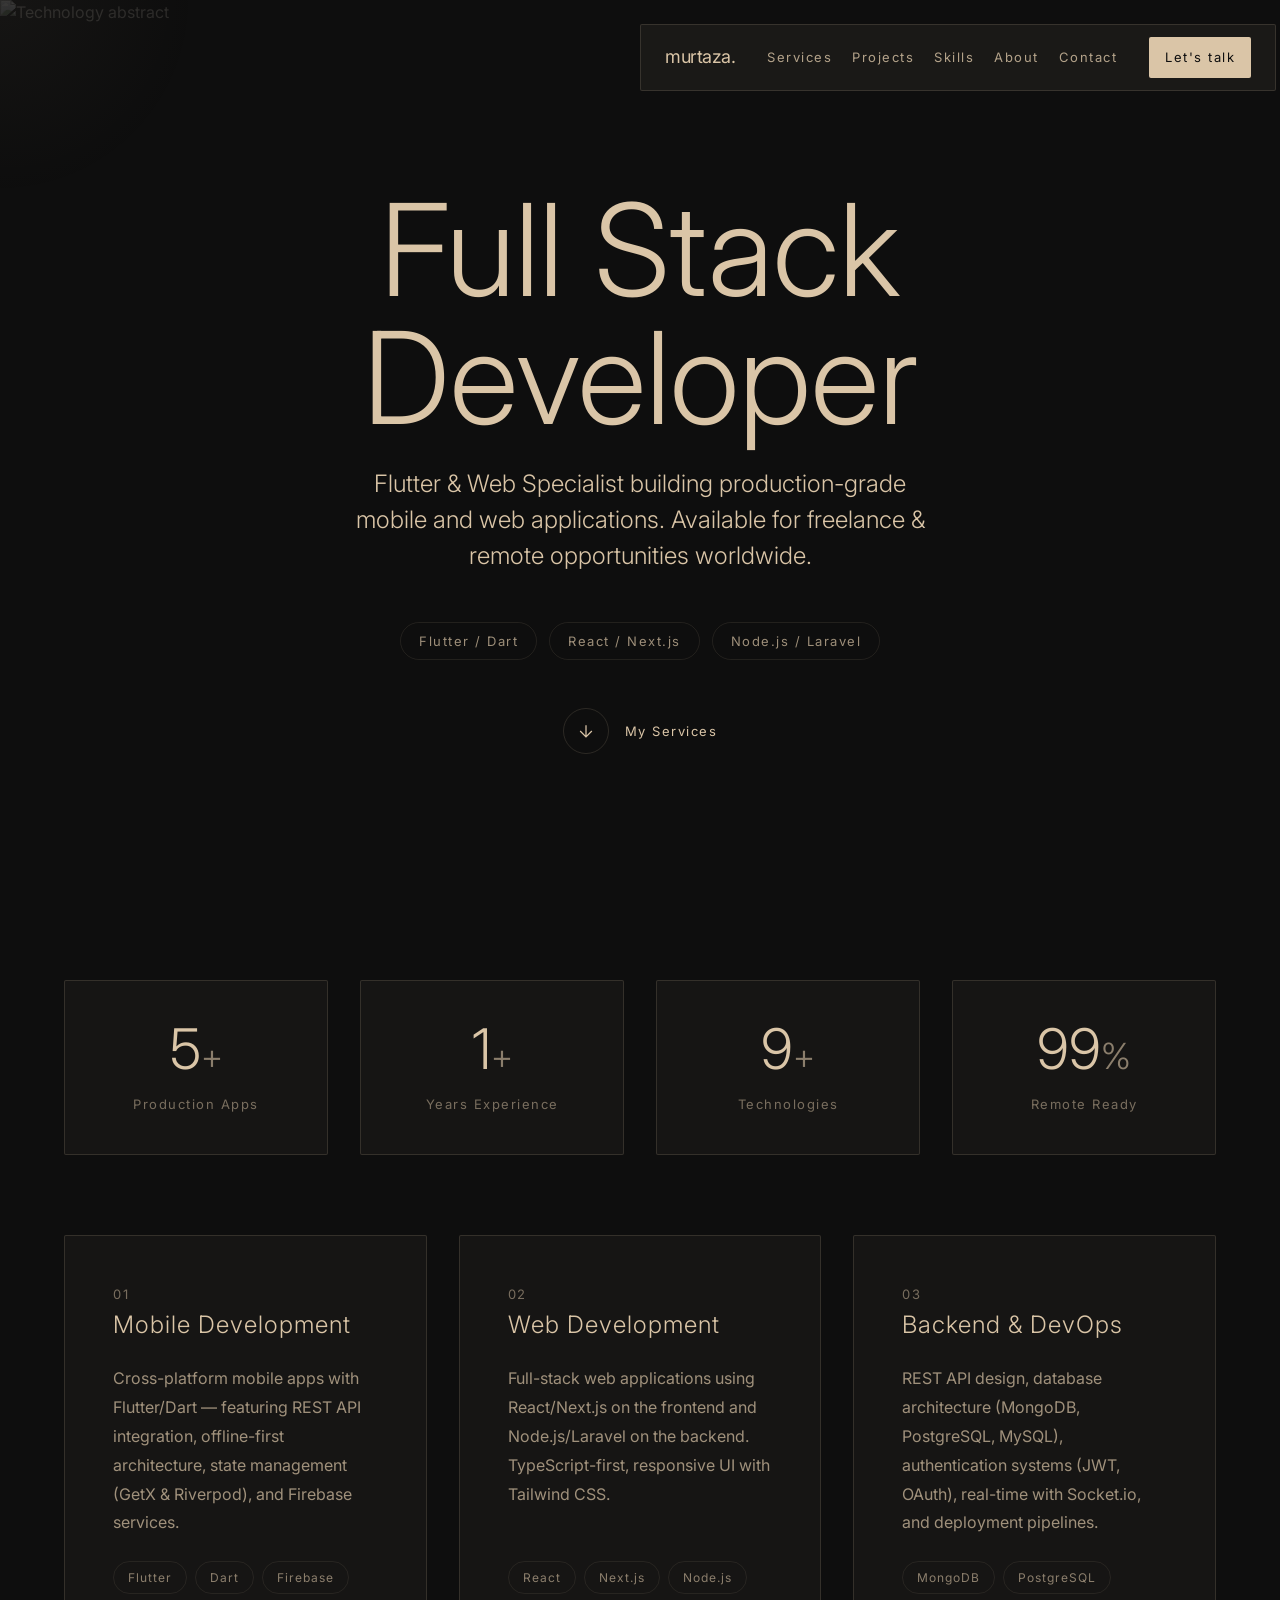
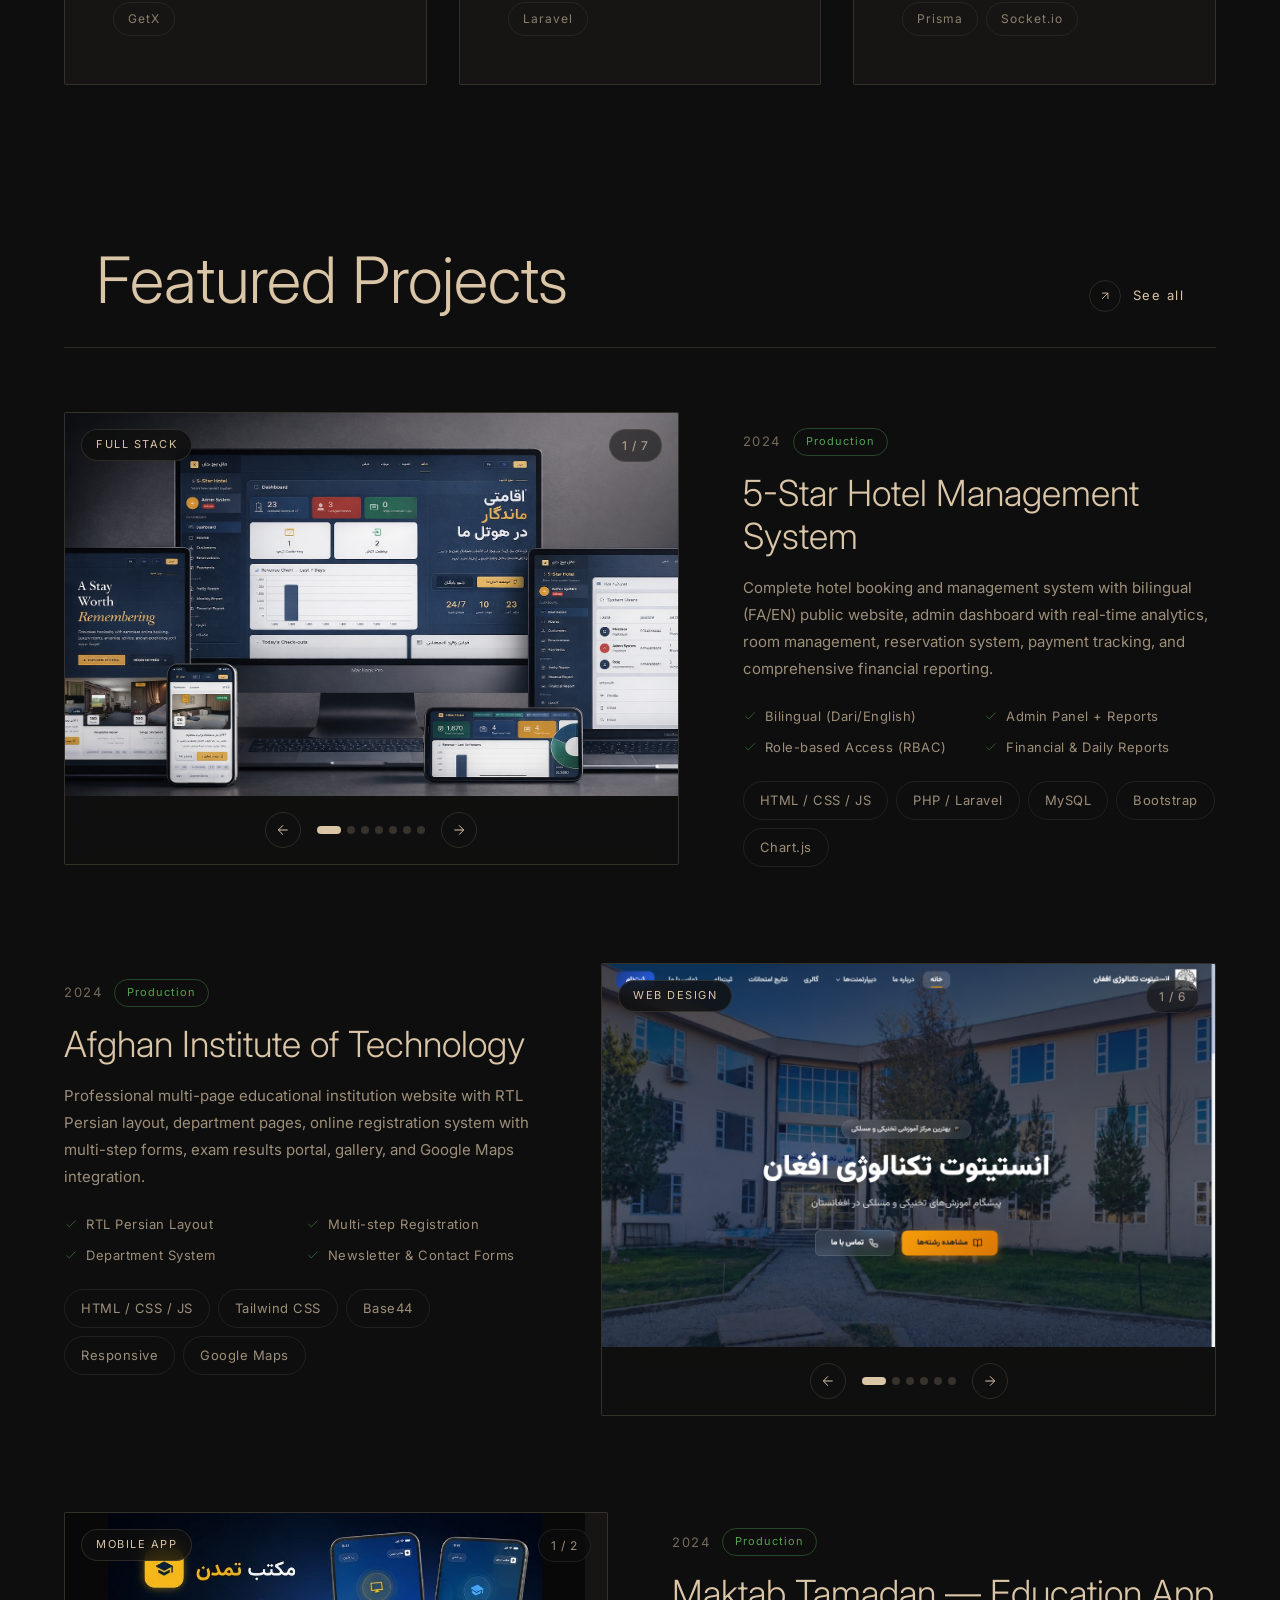
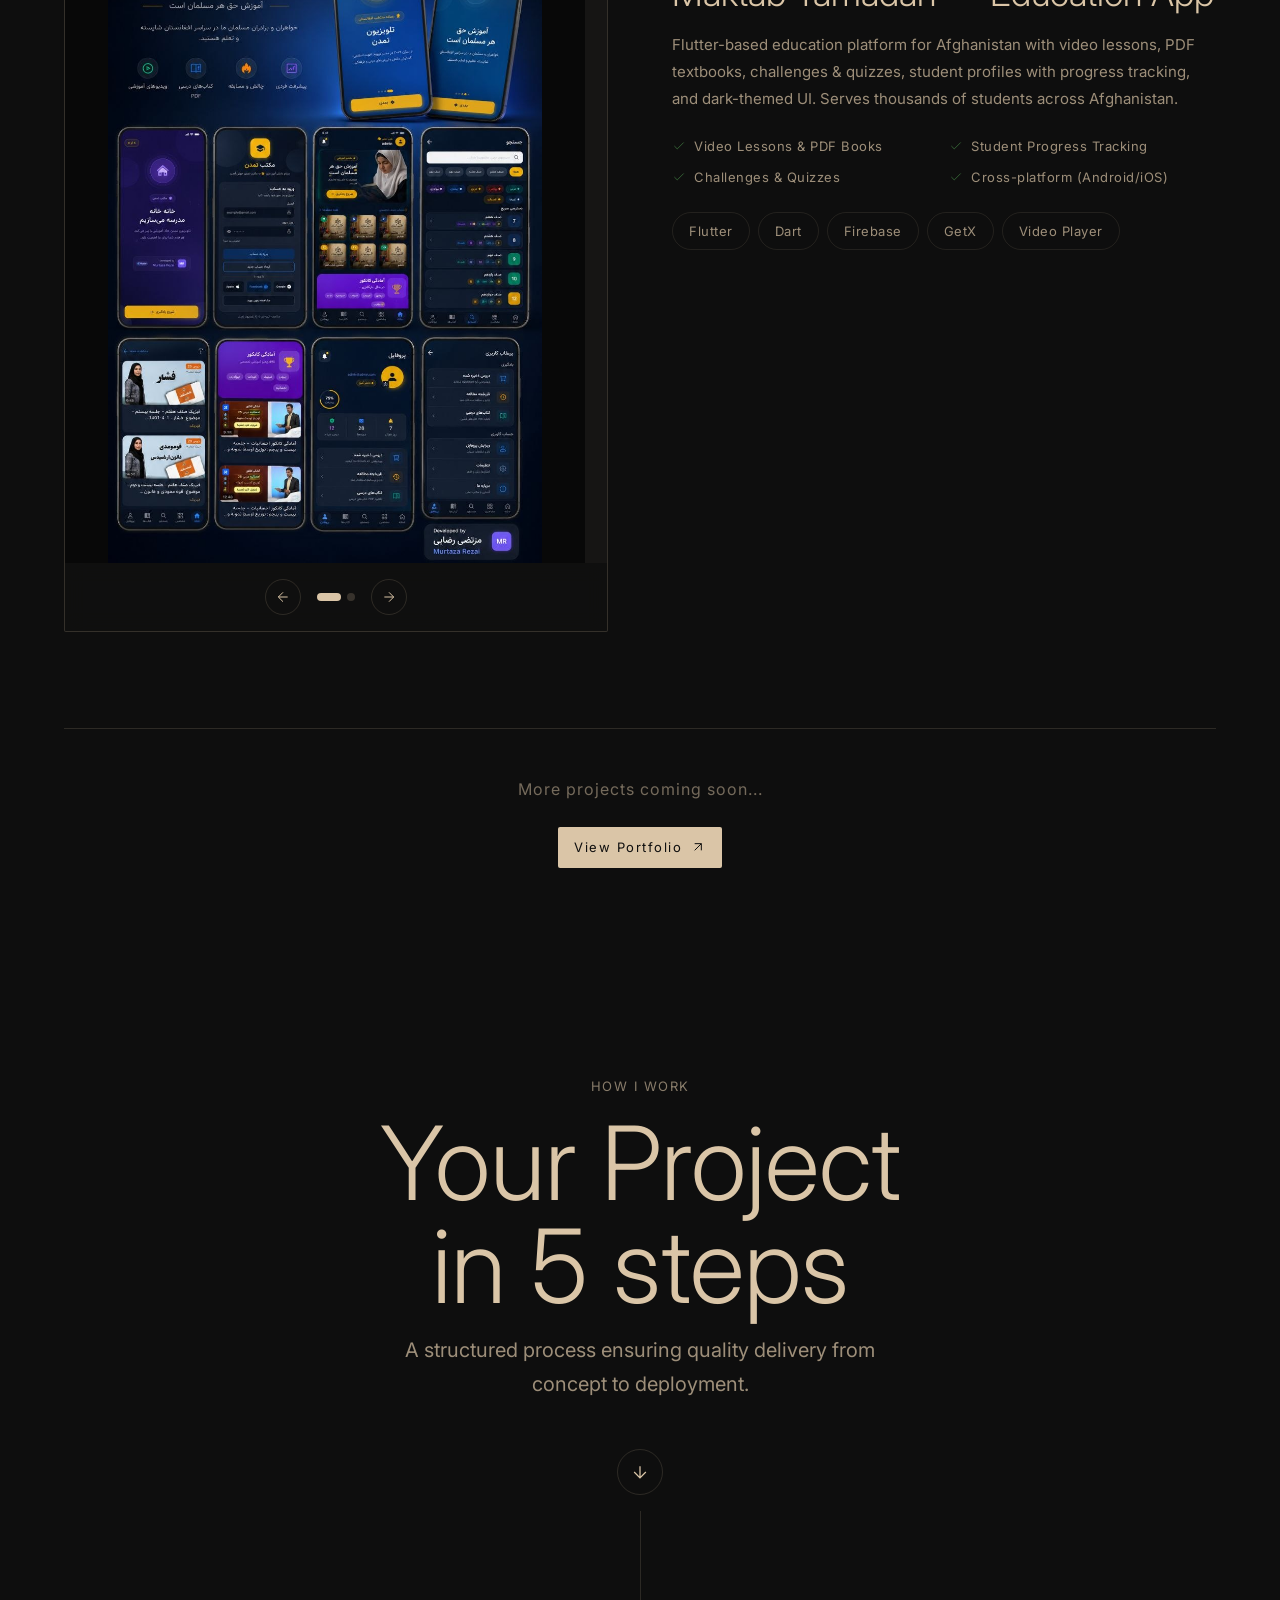
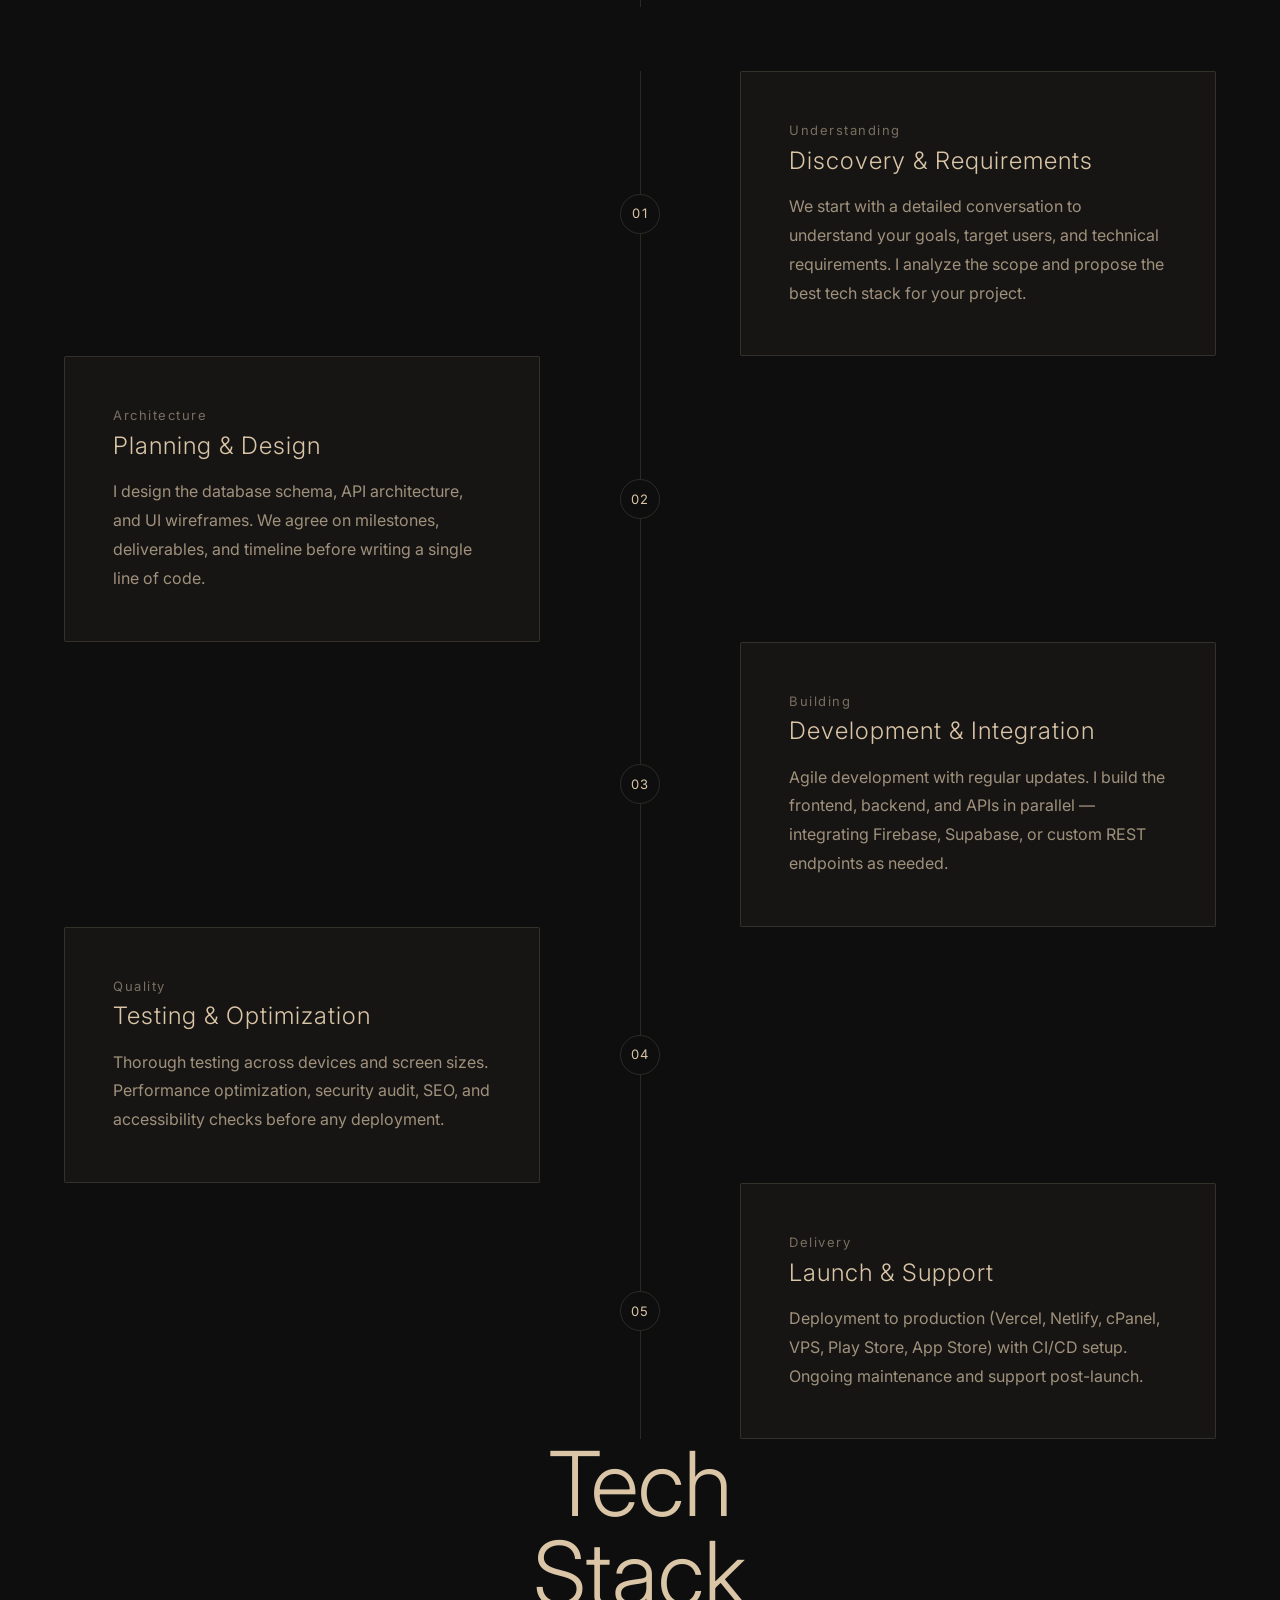
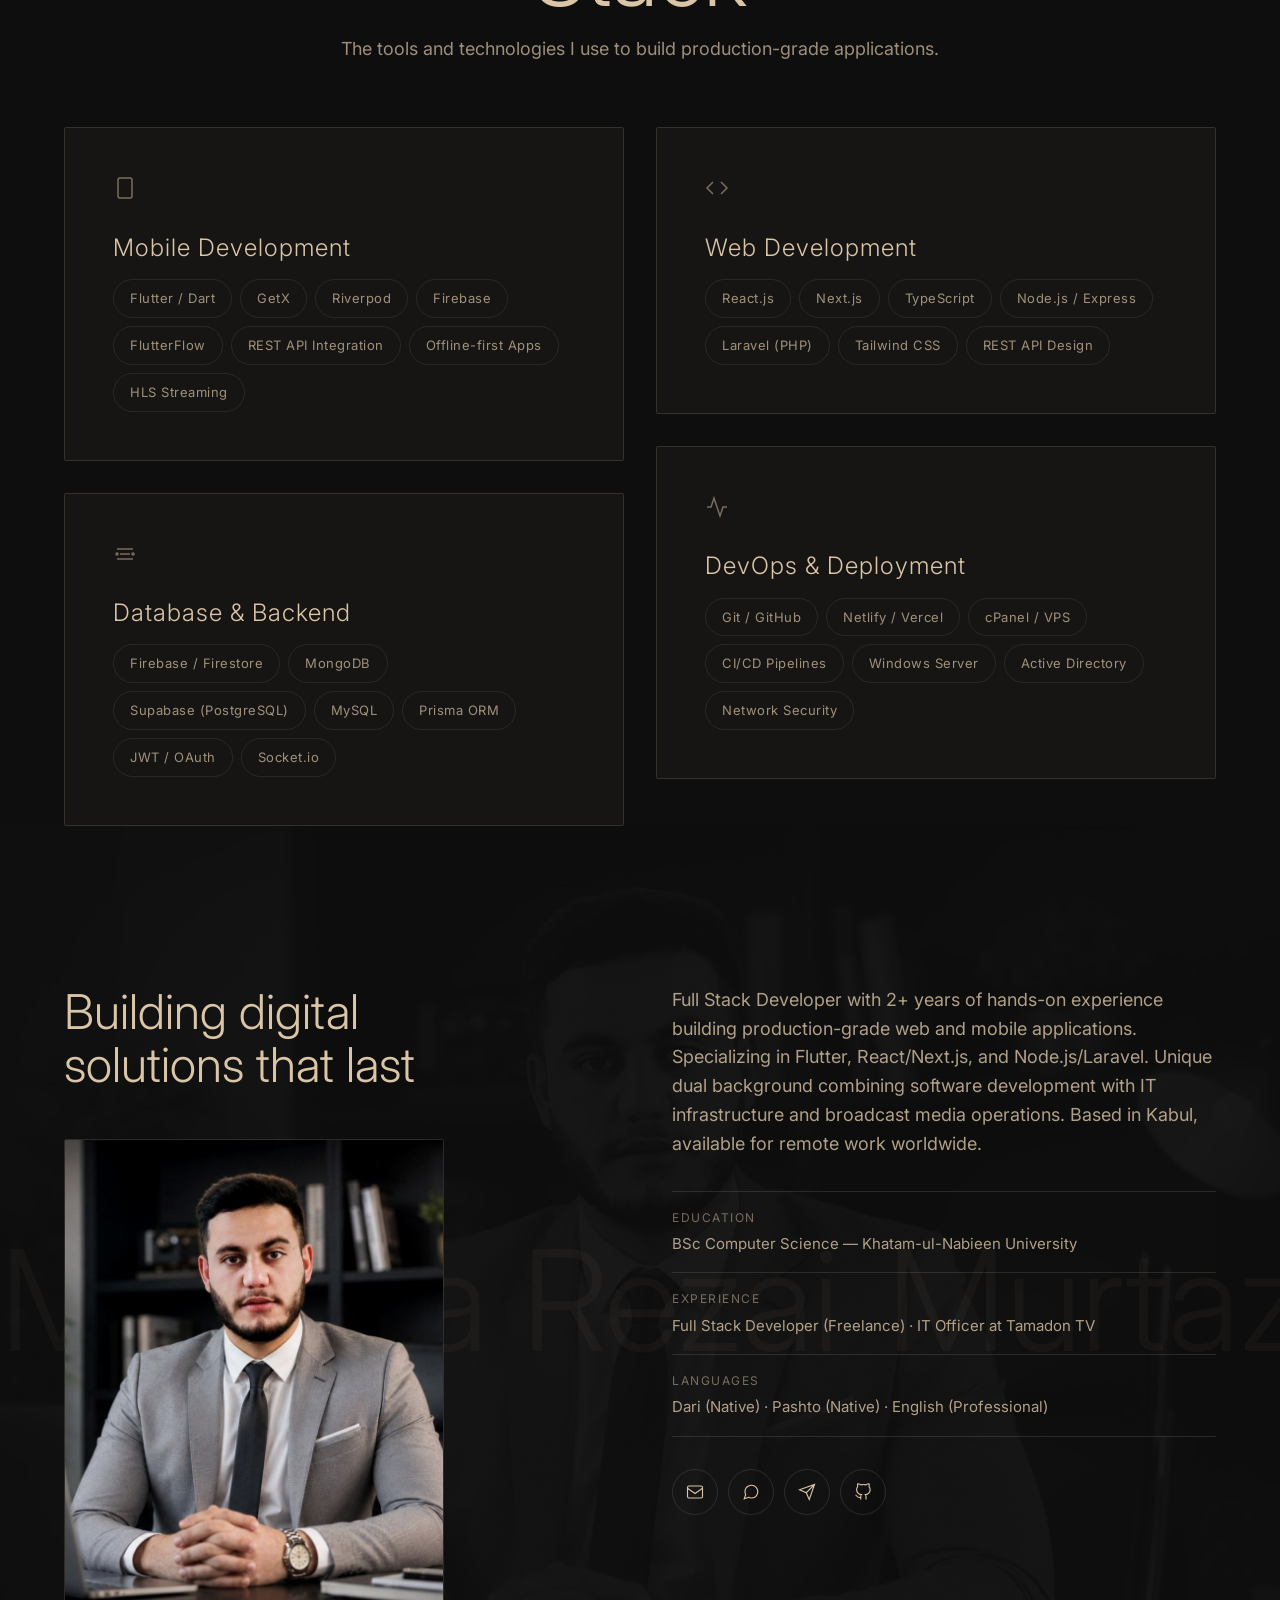
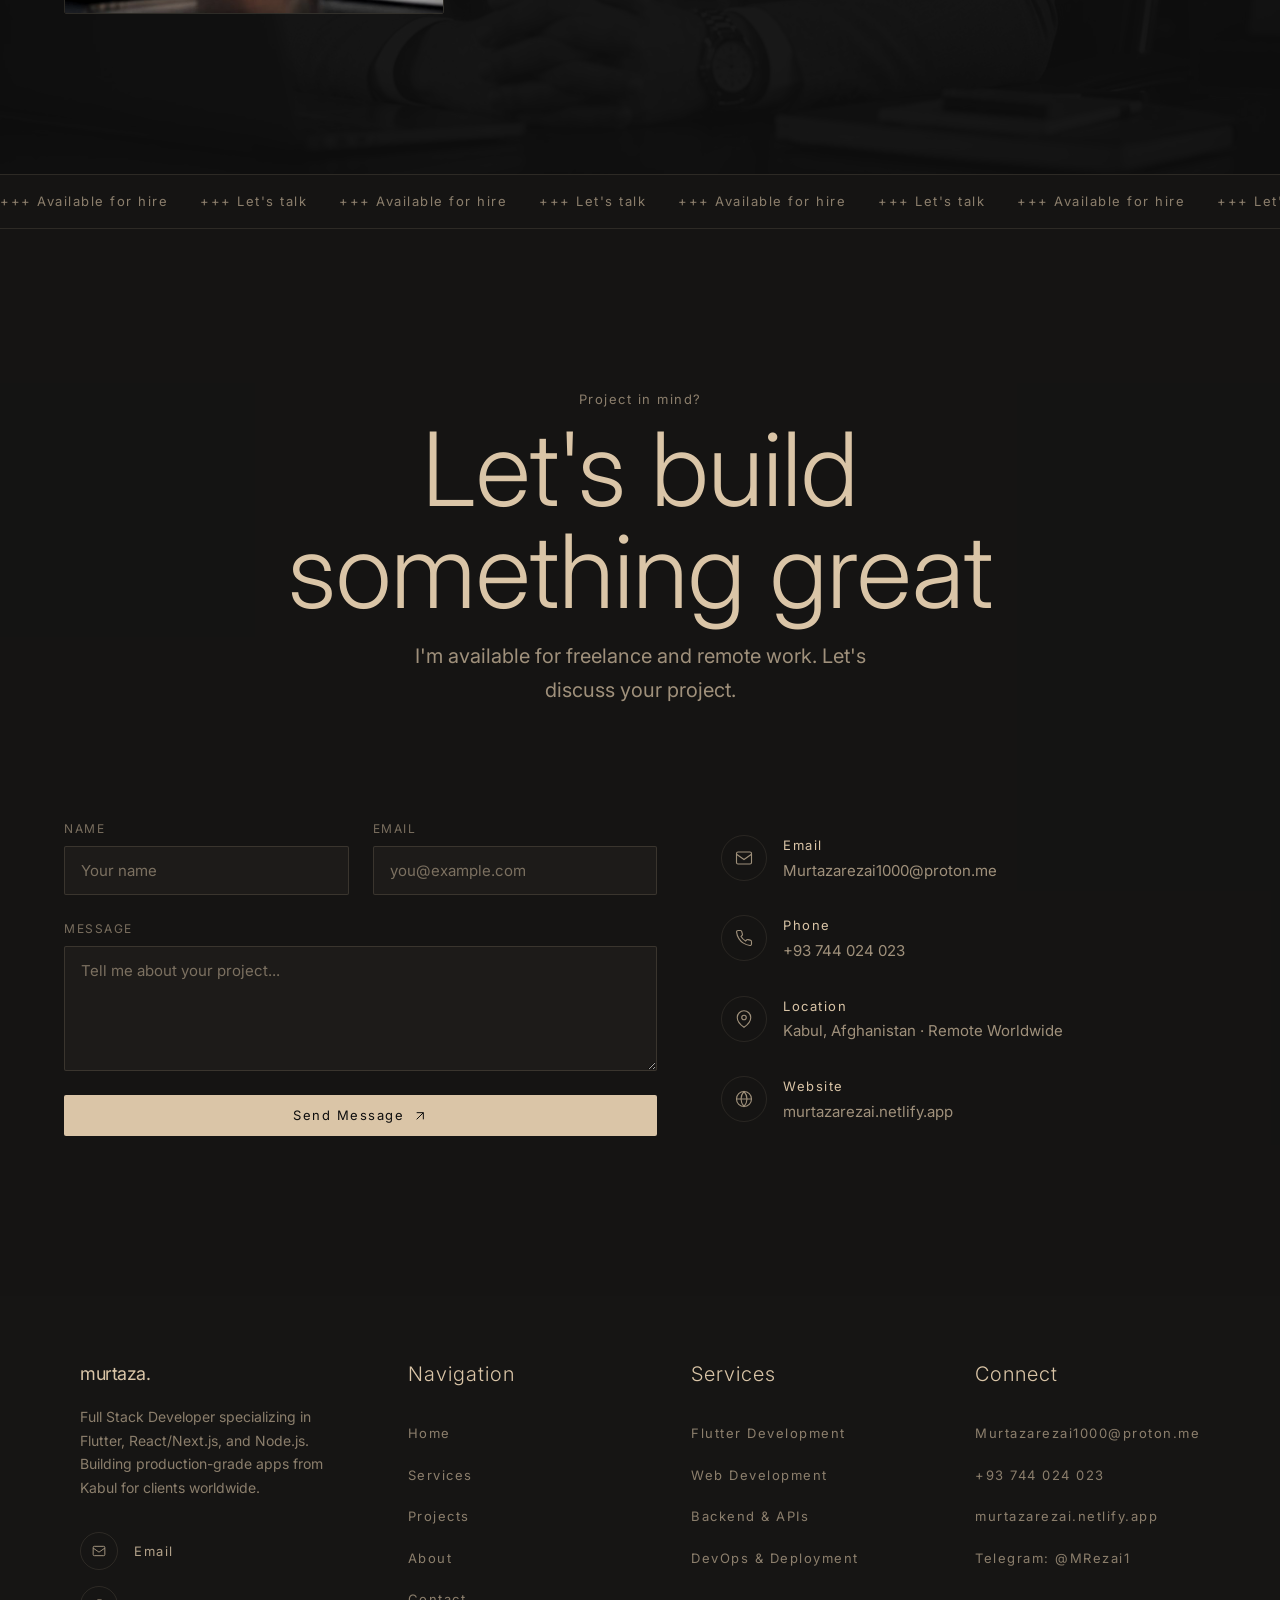
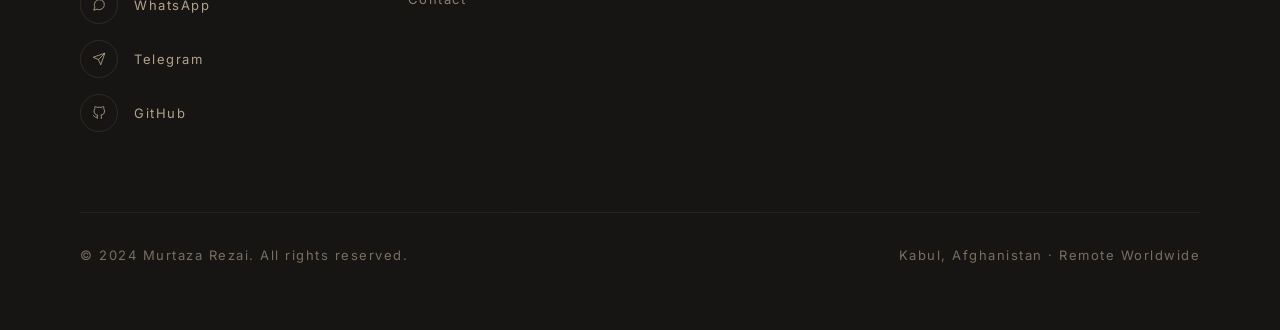
==== commit 5e263ca5: "feat: integrate real project images, personal photo, and professional gallery - Replace Unsplash pla" ====
--- a/index.html
+++ b/index.html
@@ -129,77 +129,190 @@
     <section class="work" id="work">
       <div class="container">
         <div class="section-header-row">
-          <h2 class="section-title-lg animate-on-scroll">Key Projects</h2>
+          <h2 class="section-title-lg animate-on-scroll">Featured Projects</h2>
           <a href="https://murtazarezai.netlify.app" target="_blank" class="btn-text animate-on-scroll">
             <span class="btn-text-icon"><svg viewBox="0 0 24 24" fill="none" stroke="currentColor" stroke-width="1.5" width="14" height="14"><path d="M7 17L17 7M17 7H7M17 7v10"/></svg></span>
             <span>See all</span>
           </a>
         </div>
-        <div class="work-grid">
-          <div class="work-item animate-on-scroll">
-            <div class="work-img-wrapper">
-              <img src="https://images.unsplash.com/photo-1611162617474-5b21e879e113?w=700&q=80" alt="Tamadon TV" loading="lazy">
-              <a href="#" class="work-badge">
-                <svg viewBox="0 0 24 24" fill="none" stroke="currentColor" stroke-width="1.5" width="16" height="16"><path d="M7 17L17 7M17 7H7M17 7v10"/></svg>
-              </a>
-            </div>
-            <div class="work-info">
-              <h3 class="work-name">Tamadon TV</h3>
-              <span class="work-cat">Flutter &middot; Firebase &middot; HLS</span>
-            </div>
-            <p class="work-desc">Video-on-demand platform with live TV broadcast, offline content download, and HLS adaptive streaming.</p>
-          </div>
-          <div class="work-item animate-on-scroll">
-            <div class="work-img-wrapper">
-              <img src="https://images.unsplash.com/photo-1551288049-bebda4e38f71?w=700&q=80" alt="React Admin Panel" loading="lazy">
-            </div>
-            <div class="work-info">
-              <h3 class="work-name">Enterprise Admin Panel</h3>
-              <span class="work-cat">React &middot; TypeScript &middot; Chart.js</span>
-            </div>
-            <p class="work-desc">Full-featured business dashboard with RBAC, real-time data visualization, and multi-tenant analytics.</p>
-          </div>
-          <div class="work-item animate-on-scroll">
-            <div class="work-img-wrapper">
-              <img src="https://images.unsplash.com/photo-1576091160550-2173dba999ef?w=700&q=80" alt="Healthy Life" loading="lazy">
-            </div>
-            <div class="work-info">
-              <h3 class="work-name">Healthy Life</h3>
-              <span class="work-cat">Next.js &middot; Socket.io &middot; Prisma</span>
-            </div>
-            <p class="work-desc">Telehealth platform with appointment scheduling, real-time video consultations via WebRTC, and patient management.</p>
-          </div>
-          <div class="work-item animate-on-scroll">
-            <div class="work-img-wrapper">
-              <img src="https://images.unsplash.com/photo-1538108149393-fbbd81895907?w=700&q=80" alt="ClinicFlow" loading="lazy">
-            </div>
-            <div class="work-info">
-              <h3 class="work-name">ClinicFlow</h3>
-              <span class="work-cat">React &middot; Node.js &middot; MongoDB</span>
-            </div>
-            <p class="work-desc">Hospital management system with billing, patient tracking, doctor scheduling, and multi-role access control.</p>
-          </div>
-          <div class="work-item animate-on-scroll">
-            <div class="work-img-wrapper">
-              <img src="https://images.unsplash.com/photo-1460925895917-afdab827c52f?w=700&q=80" alt="FlutterFlow Admin" loading="lazy">
-            </div>
-            <div class="work-info">
-              <h3 class="work-name">Admin Suite</h3>
-              <span class="work-cat">Flutter &middot; GetX &middot; Supabase</span>
-            </div>
-            <p class="work-desc">Cross-platform analytics dashboard with user management, real-time KPI tracking, and cloud sync.</p>
-          </div>
-          <div class="work-item animate-on-scroll">
-            <div class="work-img-wrapper">
-              <img src="https://images.unsplash.com/photo-1585776245991-cf89dd7fc73a?w=700&q=80" alt="NewsWave" loading="lazy">
-            </div>
-            <div class="work-info">
-              <h3 class="work-name">NewsWave</h3>
-              <span class="work-cat">Flutter &middot; Riverpod &middot; REST API</span>
-            </div>
-            <p class="work-desc">AI-powered news aggregator with offline reading mode, podcast player, and personalized content feeds.</p>
-          </div>
-        </div>
+
+        <!-- Project 1: 5-Star Hotel -->
+        <div class="project-showcase animate-on-scroll">
+          <div class="project-gallery" data-project="hotel">
+            <div class="project-slides">
+              <img src="assets/img/projects/hotel-mockup.png" alt="5-Star Hotel — Multi-device Mockup" class="project-slide active" loading="lazy">
+              <img src="assets/img/projects/hotel-fa-hero.png" alt="5-Star Hotel — Persian Homepage" class="project-slide" loading="lazy">
+              <img src="assets/img/projects/hotel-en-hero.png" alt="5-Star Hotel — English Homepage" class="project-slide" loading="lazy">
+              <img src="assets/img/projects/hotel-fa-rooms.png" alt="5-Star Hotel — Rooms Page" class="project-slide" loading="lazy">
+              <img src="assets/img/projects/hotel-admin-dashboard.png" alt="5-Star Hotel — Admin Dashboard" class="project-slide" loading="lazy">
+              <img src="assets/img/projects/hotel-admin-financial.png" alt="5-Star Hotel — Financial Report" class="project-slide" loading="lazy">
+              <img src="assets/img/projects/hotel-admin-users.png" alt="5-Star Hotel — User Management" class="project-slide" loading="lazy">
+            </div>
+            <div class="project-nav">
+              <button class="project-arrow project-prev" aria-label="Previous">
+                <svg viewBox="0 0 24 24" fill="none" stroke="currentColor" stroke-width="1.5" width="16" height="16"><path d="M19 12H5M12 19l-7-7 7-7"/></svg>
+              </button>
+              <div class="project-dots"></div>
+              <button class="project-arrow project-next" aria-label="Next">
+                <svg viewBox="0 0 24 24" fill="none" stroke="currentColor" stroke-width="1.5" width="16" height="16"><path d="M5 12h14M12 5l7 7-7 7"/></svg>
+              </button>
+            </div>
+            <span class="project-type-badge">Full Stack</span>
+            <span class="project-counter"><span class="counter-current">1</span> / <span class="counter-total">7</span></span>
+          </div>
+          <div class="project-details">
+            <div class="project-meta">
+              <span class="project-year">2024</span>
+              <span class="project-status">Production</span>
+            </div>
+            <h3 class="project-title">5-Star Hotel Management System</h3>
+            <p class="project-description">Complete hotel booking and management system with bilingual (FA/EN) public website, admin dashboard with real-time analytics, room management, reservation system, payment tracking, and comprehensive financial reporting.</p>
+            <div class="project-highlights">
+              <div class="highlight-item">
+                <svg viewBox="0 0 24 24" fill="none" stroke="currentColor" stroke-width="1.5" width="14" height="14"><path d="M20 6L9 17l-5-5"/></svg>
+                <span>Bilingual (Dari/English)</span>
+              </div>
+              <div class="highlight-item">
+                <svg viewBox="0 0 24 24" fill="none" stroke="currentColor" stroke-width="1.5" width="14" height="14"><path d="M20 6L9 17l-5-5"/></svg>
+                <span>Admin Panel + Reports</span>
+              </div>
+              <div class="highlight-item">
+                <svg viewBox="0 0 24 24" fill="none" stroke="currentColor" stroke-width="1.5" width="14" height="14"><path d="M20 6L9 17l-5-5"/></svg>
+                <span>Role-based Access (RBAC)</span>
+              </div>
+              <div class="highlight-item">
+                <svg viewBox="0 0 24 24" fill="none" stroke="currentColor" stroke-width="1.5" width="14" height="14"><path d="M20 6L9 17l-5-5"/></svg>
+                <span>Financial &amp; Daily Reports</span>
+              </div>
+            </div>
+            <div class="project-stack">
+              <span class="tag">HTML / CSS / JS</span>
+              <span class="tag">PHP / Laravel</span>
+              <span class="tag">MySQL</span>
+              <span class="tag">Bootstrap</span>
+              <span class="tag">Chart.js</span>
+            </div>
+          </div>
+        </div>
+
+        <!-- Project 2: Afghan Institute of Technology -->
+        <div class="project-showcase project-showcase--reverse animate-on-scroll">
+          <div class="project-gallery" data-project="ati">
+            <div class="project-slides">
+              <img src="assets/img/projects/ati-homepage.png" alt="ATI — Homepage" class="project-slide active" loading="lazy">
+              <img src="assets/img/projects/ati-about.png" alt="ATI — About Page" class="project-slide" loading="lazy">
+              <img src="assets/img/projects/ati-department.png" alt="ATI — Department Page" class="project-slide" loading="lazy">
+              <img src="assets/img/projects/ati-registration.png" alt="ATI — Registration Form" class="project-slide" loading="lazy">
+              <img src="assets/img/projects/ati-contact.png" alt="ATI — Contact Page" class="project-slide" loading="lazy">
+              <img src="assets/img/projects/ati-home.png" alt="ATI — Hero Section" class="project-slide" loading="lazy">
+            </div>
+            <div class="project-nav">
+              <button class="project-arrow project-prev" aria-label="Previous">
+                <svg viewBox="0 0 24 24" fill="none" stroke="currentColor" stroke-width="1.5" width="16" height="16"><path d="M19 12H5M12 19l-7-7 7-7"/></svg>
+              </button>
+              <div class="project-dots"></div>
+              <button class="project-arrow project-next" aria-label="Next">
+                <svg viewBox="0 0 24 24" fill="none" stroke="currentColor" stroke-width="1.5" width="16" height="16"><path d="M5 12h14M12 5l7 7-7 7"/></svg>
+              </button>
+            </div>
+            <span class="project-type-badge">Web Design</span>
+            <span class="project-counter"><span class="counter-current">1</span> / <span class="counter-total">6</span></span>
+          </div>
+          <div class="project-details">
+            <div class="project-meta">
+              <span class="project-year">2024</span>
+              <span class="project-status">Production</span>
+            </div>
+            <h3 class="project-title">Afghan Institute of Technology</h3>
+            <p class="project-description">Professional multi-page educational institution website with RTL Persian layout, department pages, online registration system with multi-step forms, exam results portal, gallery, and Google Maps integration.</p>
+            <div class="project-highlights">
+              <div class="highlight-item">
+                <svg viewBox="0 0 24 24" fill="none" stroke="currentColor" stroke-width="1.5" width="14" height="14"><path d="M20 6L9 17l-5-5"/></svg>
+                <span>RTL Persian Layout</span>
+              </div>
+              <div class="highlight-item">
+                <svg viewBox="0 0 24 24" fill="none" stroke="currentColor" stroke-width="1.5" width="14" height="14"><path d="M20 6L9 17l-5-5"/></svg>
+                <span>Multi-step Registration</span>
+              </div>
+              <div class="highlight-item">
+                <svg viewBox="0 0 24 24" fill="none" stroke="currentColor" stroke-width="1.5" width="14" height="14"><path d="M20 6L9 17l-5-5"/></svg>
+                <span>Department System</span>
+              </div>
+              <div class="highlight-item">
+                <svg viewBox="0 0 24 24" fill="none" stroke="currentColor" stroke-width="1.5" width="14" height="14"><path d="M20 6L9 17l-5-5"/></svg>
+                <span>Newsletter &amp; Contact Forms</span>
+              </div>
+            </div>
+            <div class="project-stack">
+              <span class="tag">HTML / CSS / JS</span>
+              <span class="tag">Tailwind CSS</span>
+              <span class="tag">Base44</span>
+              <span class="tag">Responsive</span>
+              <span class="tag">Google Maps</span>
+            </div>
+          </div>
+        </div>
+
+        <!-- Project 3: Maktab Tamadan -->
+        <div class="project-showcase project-showcase--app animate-on-scroll">
+          <div class="project-gallery project-gallery--app" data-project="maktab">
+            <div class="project-slides">
+              <img src="assets/img/projects/maktab-tamadan-1.jpg" alt="Maktab Tamadan — App Overview" class="project-slide active" loading="lazy">
+              <img src="assets/img/projects/maktab-tamadan-2.jpg" alt="Maktab Tamadan — App Screens" class="project-slide" loading="lazy">
+            </div>
+            <div class="project-nav">
+              <button class="project-arrow project-prev" aria-label="Previous">
+                <svg viewBox="0 0 24 24" fill="none" stroke="currentColor" stroke-width="1.5" width="16" height="16"><path d="M19 12H5M12 19l-7-7 7-7"/></svg>
+              </button>
+              <div class="project-dots"></div>
+              <button class="project-arrow project-next" aria-label="Next">
+                <svg viewBox="0 0 24 24" fill="none" stroke="currentColor" stroke-width="1.5" width="16" height="16"><path d="M5 12h14M12 5l7 7-7 7"/></svg>
+              </button>
+            </div>
+            <span class="project-type-badge">Mobile App</span>
+            <span class="project-counter"><span class="counter-current">1</span> / <span class="counter-total">2</span></span>
+          </div>
+          <div class="project-details">
+            <div class="project-meta">
+              <span class="project-year">2024</span>
+              <span class="project-status">Production</span>
+            </div>
+            <h3 class="project-title">Maktab Tamadan — Education App</h3>
+            <p class="project-description">Flutter-based education platform for Afghanistan with video lessons, PDF textbooks, challenges &amp; quizzes, student profiles with progress tracking, and dark-themed UI. Serves thousands of students across Afghanistan.</p>
+            <div class="project-highlights">
+              <div class="highlight-item">
+                <svg viewBox="0 0 24 24" fill="none" stroke="currentColor" stroke-width="1.5" width="14" height="14"><path d="M20 6L9 17l-5-5"/></svg>
+                <span>Video Lessons &amp; PDF Books</span>
+              </div>
+              <div class="highlight-item">
+                <svg viewBox="0 0 24 24" fill="none" stroke="currentColor" stroke-width="1.5" width="14" height="14"><path d="M20 6L9 17l-5-5"/></svg>
+                <span>Student Progress Tracking</span>
+              </div>
+              <div class="highlight-item">
+                <svg viewBox="0 0 24 24" fill="none" stroke="currentColor" stroke-width="1.5" width="14" height="14"><path d="M20 6L9 17l-5-5"/></svg>
+                <span>Challenges &amp; Quizzes</span>
+              </div>
+              <div class="highlight-item">
+                <svg viewBox="0 0 24 24" fill="none" stroke="currentColor" stroke-width="1.5" width="14" height="14"><path d="M20 6L9 17l-5-5"/></svg>
+                <span>Cross-platform (Android/iOS)</span>
+              </div>
+            </div>
+            <div class="project-stack">
+              <span class="tag">Flutter</span>
+              <span class="tag">Dart</span>
+              <span class="tag">Firebase</span>
+              <span class="tag">GetX</span>
+              <span class="tag">Video Player</span>
+            </div>
+          </div>
+        </div>
+
+        <!-- More Projects Coming Soon -->
+        <div class="more-projects animate-on-scroll">
+          <p class="more-projects-text">More projects coming soon...</p>
+          <a href="https://murtazarezai.netlify.app" target="_blank" class="btn btn-primary">View Portfolio <svg viewBox="0 0 24 24" fill="none" stroke="currentColor" stroke-width="1.5" width="16" height="16"><path d="M7 17L17 7M17 7H7M17 7v10"/></svg></a>
+        </div>
+
       </div>
     </section>
 
@@ -360,7 +473,7 @@
     <!-- About Section -->
     <section class="about" id="about">
       <div class="about-bg">
-        <img src="https://images.unsplash.com/photo-1451187580459-43490279c0fa?w=1200&q=80" alt="Murtaza Rezai" class="about-img">
+        <img src="assets/img/profile/murtaza-rezai.jpg" alt="Murtaza Rezai" class="about-img">
         <div class="about-name-marquee">
           <span>Murtaza Rezai</span>
           <span>Murtaza Rezai</span>
@@ -369,7 +482,13 @@
       </div>
       <div class="container about-content">
         <div class="about-grid">
-          <h2 class="about-title animate-on-scroll">Building digital<br>solutions that last</h2>
+          <div class="about-left animate-on-scroll">
+            <h2 class="about-title">Building digital<br>solutions that last</h2>
+            <div class="about-photo-wrapper">
+              <img src="assets/img/profile/murtaza-rezai.jpg" alt="Murtaza Rezai" class="about-photo">
+              <div class="about-photo-border"></div>
+            </div>
+          </div>
           <div class="about-info animate-on-scroll">
             <p class="about-desc">Full Stack Developer with 2+ years of hands-on experience building production-grade web and mobile applications. Specializing in Flutter, React/Next.js, and Node.js/Laravel. Unique dual background combining software development with IT infrastructure and broadcast media operations. Based in Kabul, available for remote work worldwide.</p>
             <div class="about-details">
--- a/assets/css/style.css
+++ b/assets/css/style.css
@@ -376,7 +376,7 @@
   justify-content: space-between;
   padding: 0 32px 32px;
   border-bottom: 1px solid var(--color-border);
-  margin-bottom: 32px;
+  margin-bottom: 64px;
 }
 .section-title-lg {
   font-size: clamp(36px, 5vw, 64px);
@@ -384,6 +384,232 @@
   line-height: 1.1;
   letter-spacing: 0;
 }
+
+/* Project Showcase */
+.project-showcase {
+  display: grid;
+  grid-template-columns: 1.3fr 1fr;
+  gap: 64px;
+  margin-bottom: 96px;
+  align-items: start;
+}
+.project-showcase--reverse {
+  grid-template-columns: 1fr 1.3fr;
+}
+.project-showcase--reverse .project-gallery { order: 2; }
+.project-showcase--reverse .project-details { order: 1; }
+
+/* Project Gallery */
+.project-gallery {
+  position: relative;
+  border-radius: var(--radius);
+  border: 1px solid var(--color-border);
+  overflow: hidden;
+  background: var(--bg-card);
+}
+.project-slides {
+  position: relative;
+  aspect-ratio: 16/10;
+  overflow: hidden;
+}
+.project-slide {
+  position: absolute;
+  inset: 0;
+  width: 100%;
+  height: 100%;
+  object-fit: cover;
+  object-position: top left;
+  opacity: 0;
+  transition: opacity 0.6s cubic-bezier(0.16, 1, 0.3, 1), transform 0.6s cubic-bezier(0.16, 1, 0.3, 1);
+  transform: scale(1.02);
+}
+.project-slide.active {
+  opacity: 1;
+  transform: scale(1);
+}
+.project-showcase--app {
+  grid-template-columns: 1fr 1fr;
+}
+.project-gallery--app .project-slides {
+  aspect-ratio: 4/5;
+  max-height: 650px;
+}
+.project-gallery--app .project-slide {
+  object-fit: contain;
+  object-position: center;
+  background: #080808;
+}
+
+/* Project Nav */
+.project-nav {
+  display: flex;
+  align-items: center;
+  justify-content: center;
+  gap: 16px;
+  padding: 16px;
+  background: rgba(14, 14, 14, 0.8);
+  backdrop-filter: blur(10px);
+}
+.project-arrow {
+  display: flex;
+  align-items: center;
+  justify-content: center;
+  width: 36px;
+  height: 36px;
+  border-radius: var(--radius-full);
+  border: 1px solid var(--color-border);
+  transition: all var(--transition);
+  cursor: pointer;
+}
+.project-arrow:hover {
+  background: rgba(218, 197, 167, 0.1);
+  border-color: var(--color);
+}
+.project-dots {
+  display: flex;
+  gap: 6px;
+}
+.project-dot {
+  width: 8px;
+  height: 8px;
+  border-radius: var(--radius-full);
+  background: rgba(218, 197, 167, 0.2);
+  border: none;
+  cursor: pointer;
+  transition: all var(--transition);
+  padding: 0;
+}
+.project-dot.active {
+  background: var(--color);
+  width: 24px;
+}
+
+/* Project Badges */
+.project-type-badge {
+  position: absolute;
+  top: 16px;
+  left: 16px;
+  padding: 6px 14px;
+  background: rgba(14, 14, 14, 0.8);
+  backdrop-filter: blur(10px);
+  border: 1px solid var(--color-border);
+  border-radius: var(--radius-full);
+  font-size: 11px;
+  letter-spacing: 1.5px;
+  text-transform: uppercase;
+  z-index: 2;
+}
+.project-counter {
+  position: absolute;
+  top: 16px;
+  right: 16px;
+  padding: 6px 12px;
+  background: rgba(14, 14, 14, 0.8);
+  backdrop-filter: blur(10px);
+  border: 1px solid var(--color-border);
+  border-radius: var(--radius-full);
+  font-size: 12px;
+  letter-spacing: 1px;
+  opacity: 0.7;
+  z-index: 2;
+}
+
+/* Project Details */
+.project-details {
+  padding-top: 16px;
+}
+.project-meta {
+  display: flex;
+  align-items: center;
+  gap: 12px;
+  margin-bottom: 16px;
+}
+.project-year {
+  font-size: 13px;
+  letter-spacing: 1.5px;
+  opacity: 0.5;
+}
+.project-status {
+  padding: 4px 12px;
+  border: 1px solid rgba(100, 200, 100, 0.3);
+  border-radius: var(--radius-full);
+  font-size: 11px;
+  letter-spacing: 1px;
+  color: rgba(100, 200, 100, 0.8);
+}
+.project-title {
+  font-size: clamp(24px, 3vw, 36px);
+  font-weight: 300;
+  line-height: 1.2;
+  letter-spacing: 0;
+  margin-bottom: 16px;
+}
+.project-description {
+  font-size: 15px;
+  font-weight: 400;
+  line-height: 1.8;
+  opacity: 0.7;
+  margin-bottom: 24px;
+}
+
+/* Project Highlights */
+.project-highlights {
+  display: grid;
+  grid-template-columns: 1fr 1fr;
+  gap: 10px;
+  margin-bottom: 24px;
+}
+.highlight-item {
+  display: flex;
+  align-items: center;
+  gap: 8px;
+  font-size: 13px;
+  letter-spacing: 0.5px;
+  opacity: 0.7;
+}
+.highlight-item svg {
+  flex-shrink: 0;
+  color: rgba(100, 200, 100, 0.7);
+}
+
+/* Project Stack Tags */
+.project-stack {
+  display: flex;
+  flex-wrap: wrap;
+  gap: 8px;
+}
+.project-stack .tag {
+  padding: 8px 16px;
+  border: 1px solid var(--color-border);
+  border-radius: var(--radius-full);
+  font-size: 13px;
+  letter-spacing: 0.5px;
+  opacity: 0.7;
+  transition: all var(--transition);
+}
+.project-stack .tag:hover {
+  opacity: 1;
+  background: rgba(218, 197, 167, 0.08);
+  border-color: var(--color);
+}
+
+/* More Projects */
+.more-projects {
+  text-align: center;
+  padding: 48px 0;
+  border-top: 1px solid var(--color-border);
+  display: flex;
+  flex-direction: column;
+  align-items: center;
+  gap: 24px;
+}
+.more-projects-text {
+  font-size: 16px;
+  letter-spacing: 1px;
+  opacity: 0.5;
+}
+
+/* Legacy work classes kept for compatibility */
 .work-grid {
   display: grid;
   grid-template-columns: repeat(3, 1fr);
@@ -405,35 +631,6 @@
 }
 .work-item:hover .work-img-wrapper img {
   transform: scale(1.05);
-}
-.work-img-wrapper::after {
-  content: '';
-  position: absolute;
-  inset: 0;
-  background: url("data:image/svg+xml,%3Csvg viewBox='0 0 200 200' xmlns='http://www.w3.org/2000/svg'%3E%3Cfilter id='noise'%3E%3CfeTurbulence baseFrequency='0.9' numOctaves='4' stitchTiles='stitch'/%3E%3C/filter%3E%3Crect width='100%25' height='100%25' filter='url(%23noise)' opacity='0.08'/%3E%3C/svg%3E");
-  pointer-events: none;
-  opacity: 0.1;
-}
-.work-badge {
-  position: absolute;
-  top: 16px;
-  right: 16px;
-  display: flex;
-  align-items: center;
-  justify-content: center;
-  width: 46px;
-  height: 46px;
-  border-radius: var(--radius-full);
-  background: rgba(218, 197, 167, 0.1);
-  border: 1px solid var(--color-border);
-  opacity: 0;
-  transform: translateY(8px);
-  transition: all var(--transition);
-  z-index: 2;
-}
-.work-item:hover .work-badge {
-  opacity: 1;
-  transform: translateY(0);
 }
 .work-info {
   display: flex;
@@ -710,7 +907,7 @@
   width: 100%;
   height: 100%;
   object-fit: cover;
-  opacity: 0.08;
+  opacity: 0.06;
   filter: saturate(0) brightness(0.8);
 }
 .about-name-marquee {
@@ -737,11 +934,46 @@
   grid-template-columns: 1fr 1fr;
   gap: 64px;
 }
+.about-left {
+  display: flex;
+  flex-direction: column;
+}
 .about-title {
   font-size: clamp(28px, 4vw, 48px);
   font-weight: 300;
   line-height: 1.1;
   letter-spacing: 0;
+  margin-bottom: 48px;
+}
+
+/* About Photo */
+.about-photo-wrapper {
+  position: relative;
+  max-width: 380px;
+  border-radius: var(--radius);
+  overflow: hidden;
+}
+.about-photo {
+  width: 100%;
+  aspect-ratio: 4/5;
+  object-fit: cover;
+  object-position: center top;
+  border-radius: var(--radius);
+  border: 1px solid var(--color-border);
+  filter: saturate(0.85) contrast(1.05);
+  transition: all 0.6s cubic-bezier(0.16, 1, 0.3, 1);
+}
+.about-photo-wrapper:hover .about-photo {
+  filter: saturate(1) contrast(1);
+  transform: scale(1.02);
+}
+.about-photo-border {
+  position: absolute;
+  inset: -8px;
+  border: 1px solid var(--color-border);
+  border-radius: var(--radius);
+  pointer-events: none;
+  opacity: 0.4;
 }
 .about-desc {
   font-size: 18px;
@@ -1016,6 +1248,75 @@
 }
 .footer-bottom a { text-decoration: underline; text-underline-offset: 3px; }
 .footer-bottom a:hover { opacity: 0.8; }
+
+/* ===== LIGHTBOX ===== */
+.lightbox-overlay {
+  position: fixed;
+  inset: 0;
+  z-index: 2000;
+  background: rgba(0, 0, 0, 0.92);
+  backdrop-filter: blur(20px);
+  display: flex;
+  align-items: center;
+  justify-content: center;
+  opacity: 0;
+  pointer-events: none;
+  transition: opacity 0.4s cubic-bezier(0.16, 1, 0.3, 1);
+}
+.lightbox-overlay.active {
+  opacity: 1;
+  pointer-events: all;
+}
+.lightbox-overlay img {
+  max-width: 90vw;
+  max-height: 85vh;
+  object-fit: contain;
+  border-radius: var(--radius);
+  border: 1px solid var(--color-border);
+  transform: scale(0.9);
+  transition: transform 0.5s cubic-bezier(0.16, 1, 0.3, 1);
+}
+.lightbox-overlay.active img {
+  transform: scale(1);
+}
+.lightbox-close {
+  position: absolute;
+  top: 24px;
+  right: 24px;
+  width: 46px;
+  height: 46px;
+  border-radius: var(--radius-full);
+  border: 1px solid var(--color-border);
+  display: flex;
+  align-items: center;
+  justify-content: center;
+  cursor: pointer;
+  transition: all var(--transition);
+  z-index: 2001;
+}
+.lightbox-close:hover {
+  background: rgba(218, 197, 167, 0.1);
+  border-color: var(--color);
+}
+
+/* ===== GALLERY HOVER GLOW ===== */
+.project-gallery::before {
+  content: '';
+  position: absolute;
+  inset: -1px;
+  border-radius: var(--radius);
+  background: linear-gradient(135deg, rgba(218, 197, 167, 0.15), transparent 60%);
+  opacity: 0;
+  transition: opacity 0.6s cubic-bezier(0.16, 1, 0.3, 1);
+  z-index: -1;
+}
+.project-gallery:hover::before {
+  opacity: 1;
+}
+.project-gallery:hover {
+  border-color: rgba(218, 197, 167, 0.3);
+  box-shadow: 0 20px 60px rgba(0, 0, 0, 0.3), 0 0 40px rgba(218, 197, 167, 0.05);
+}
 
 /* ===== CURSOR GLOW ===== */
 .cursor-glow {
@@ -1075,8 +1376,18 @@
   .stats-grid { grid-template-columns: repeat(2, 1fr); }
   .services-grid { grid-template-columns: 1fr; }
   .work-grid { grid-template-columns: 1fr; }
+  .project-showcase,
+  .project-showcase--reverse {
+    grid-template-columns: 1fr;
+    gap: 32px;
+    margin-bottom: 64px;
+  }
+  .project-showcase--reverse .project-gallery,
+  .project-showcase--reverse .project-details { order: 0; }
+  .project-highlights { grid-template-columns: 1fr; }
   .testimonials-grid { grid-template-columns: 1fr; }
   .about-grid { grid-template-columns: 1fr; gap: 32px; }
+  .about-photo-wrapper { max-width: 280px; }
   .contact-grid { grid-template-columns: 1fr; gap: 48px; }
   .contact-form { grid-template-columns: 1fr; }
   .form-group-full { grid-column: span 1; }
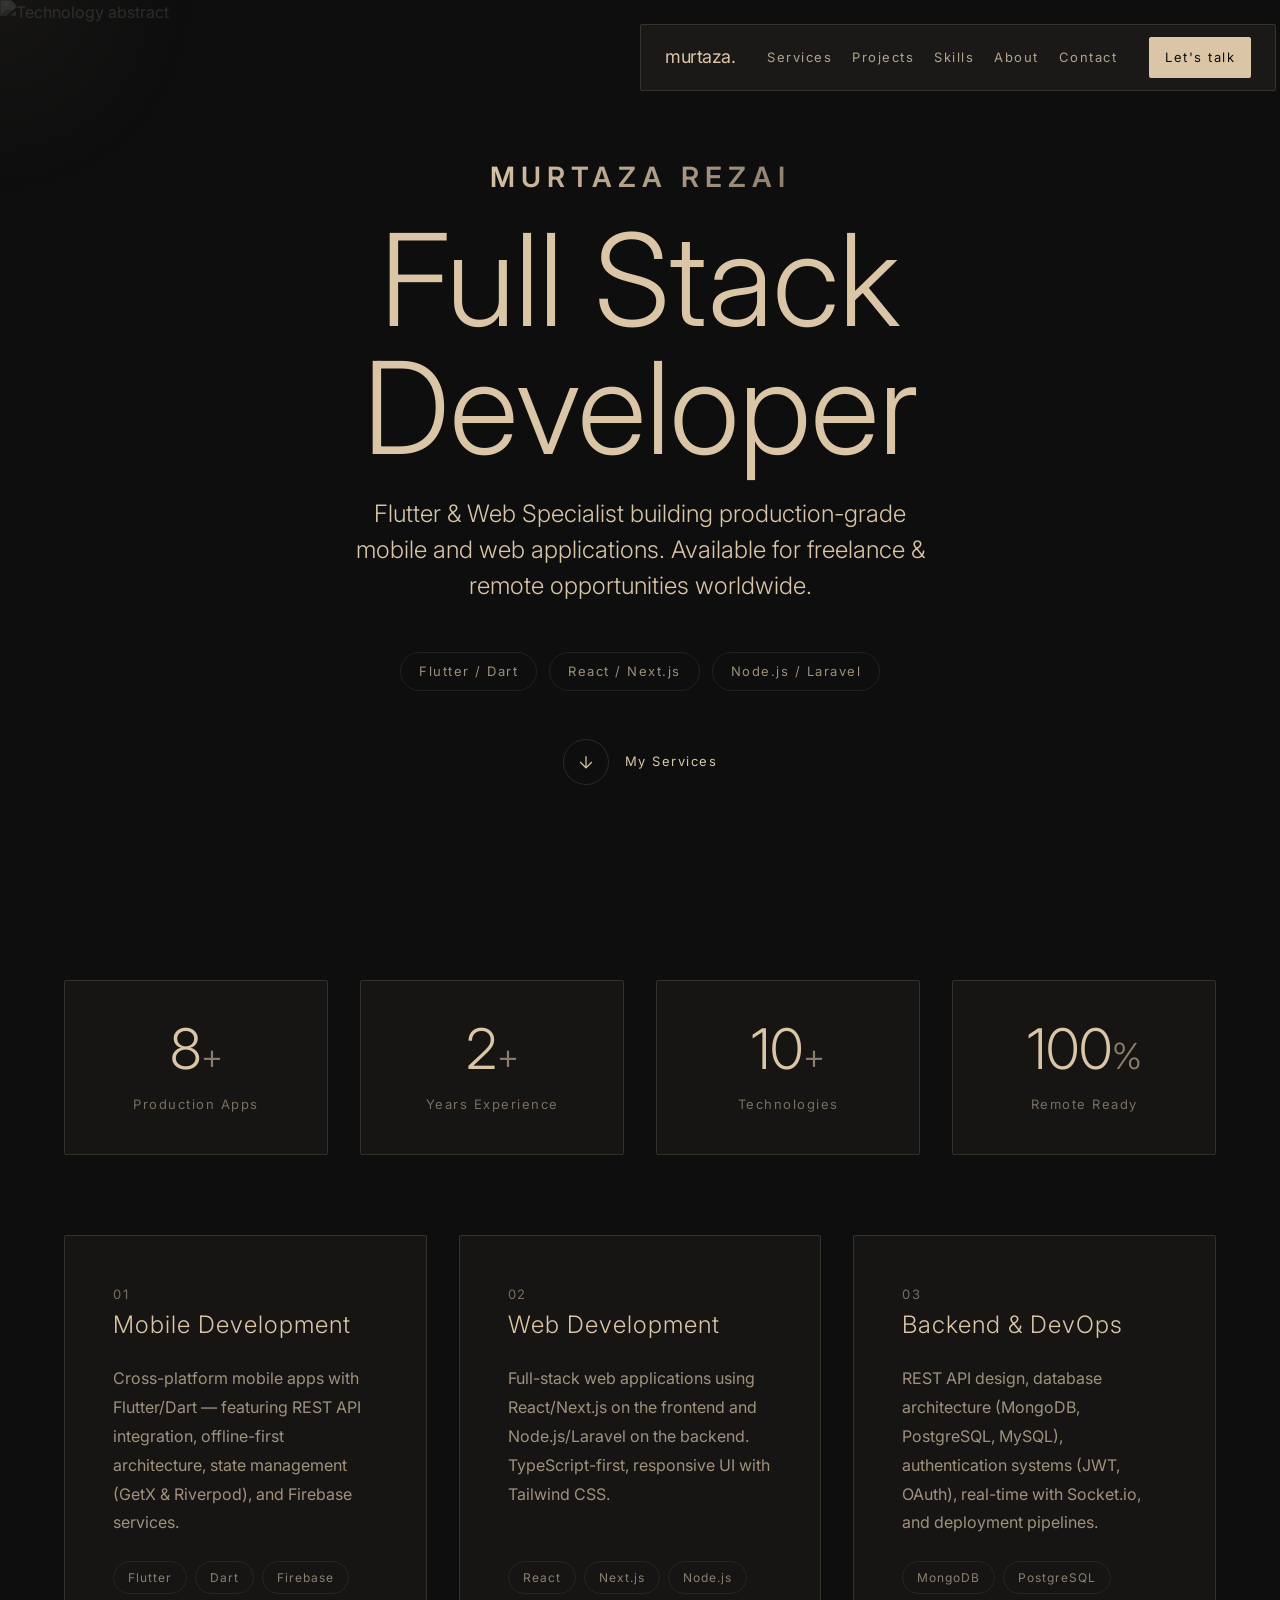
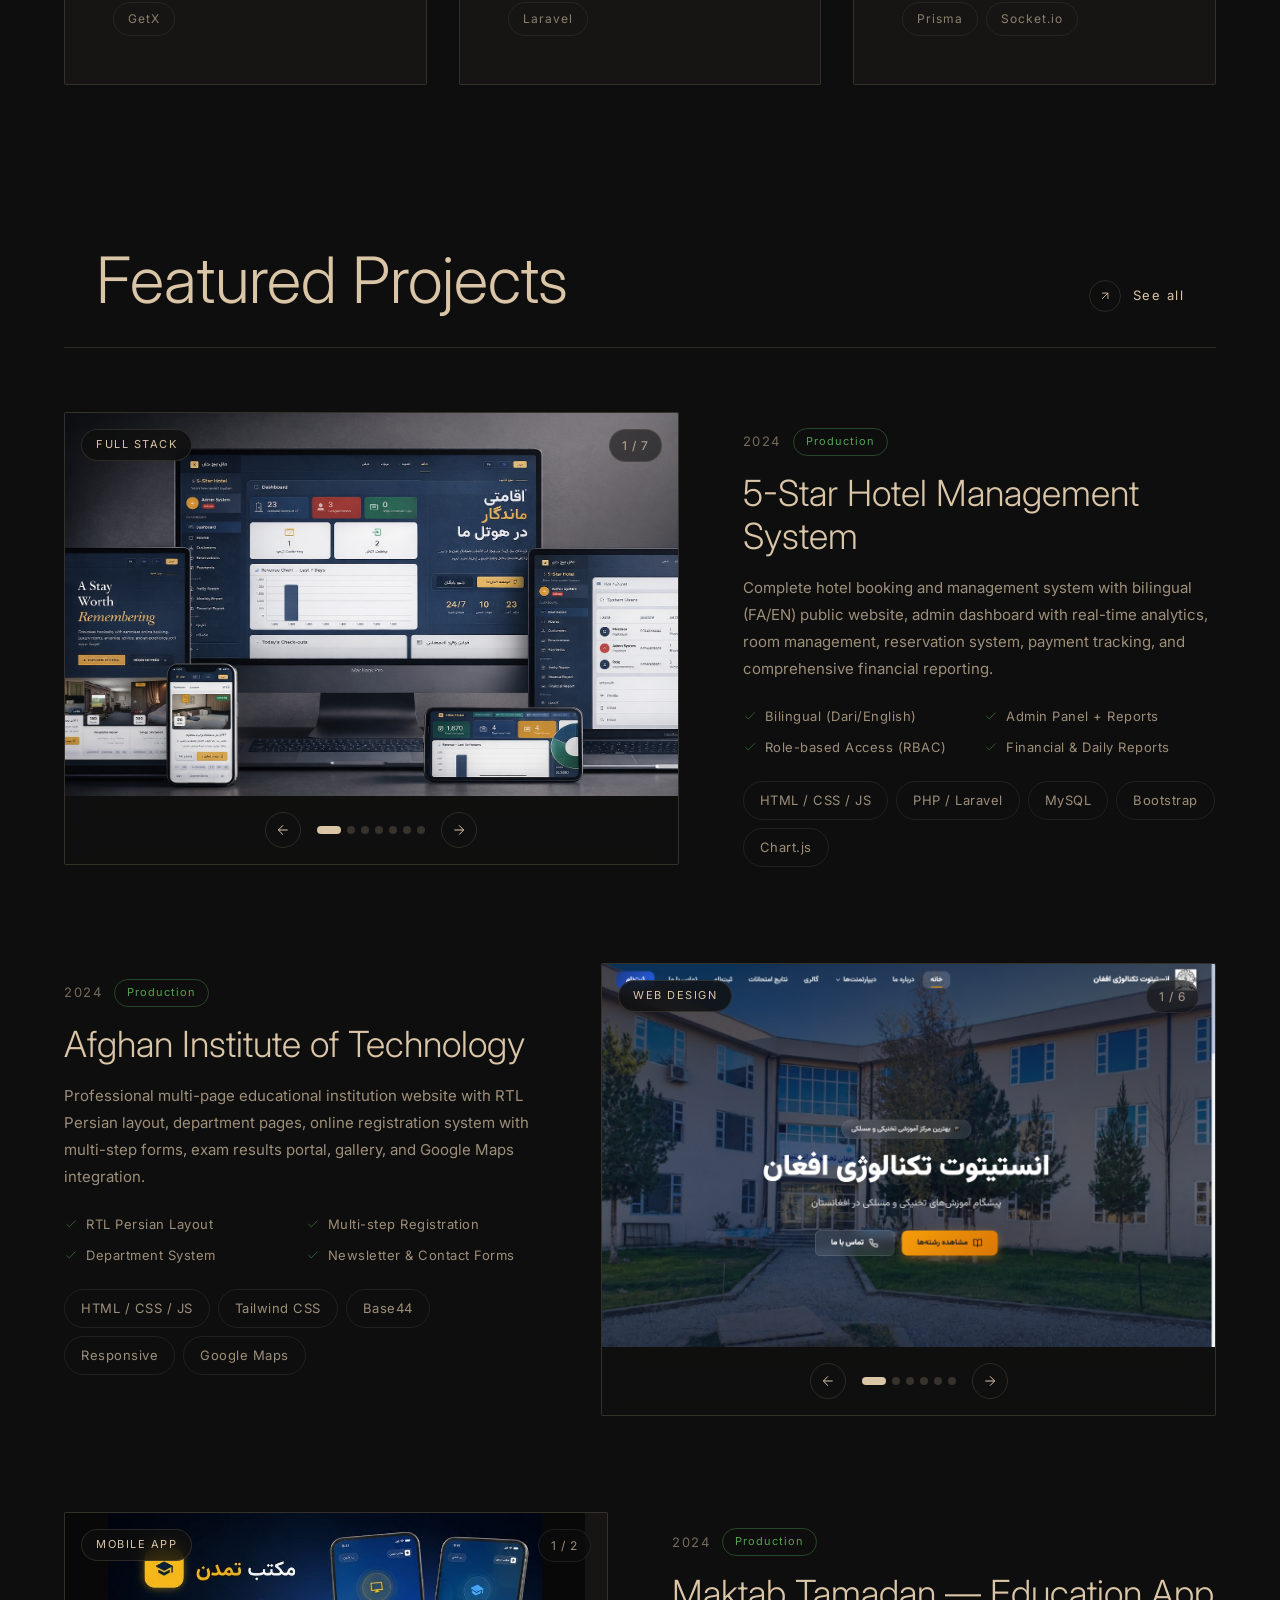
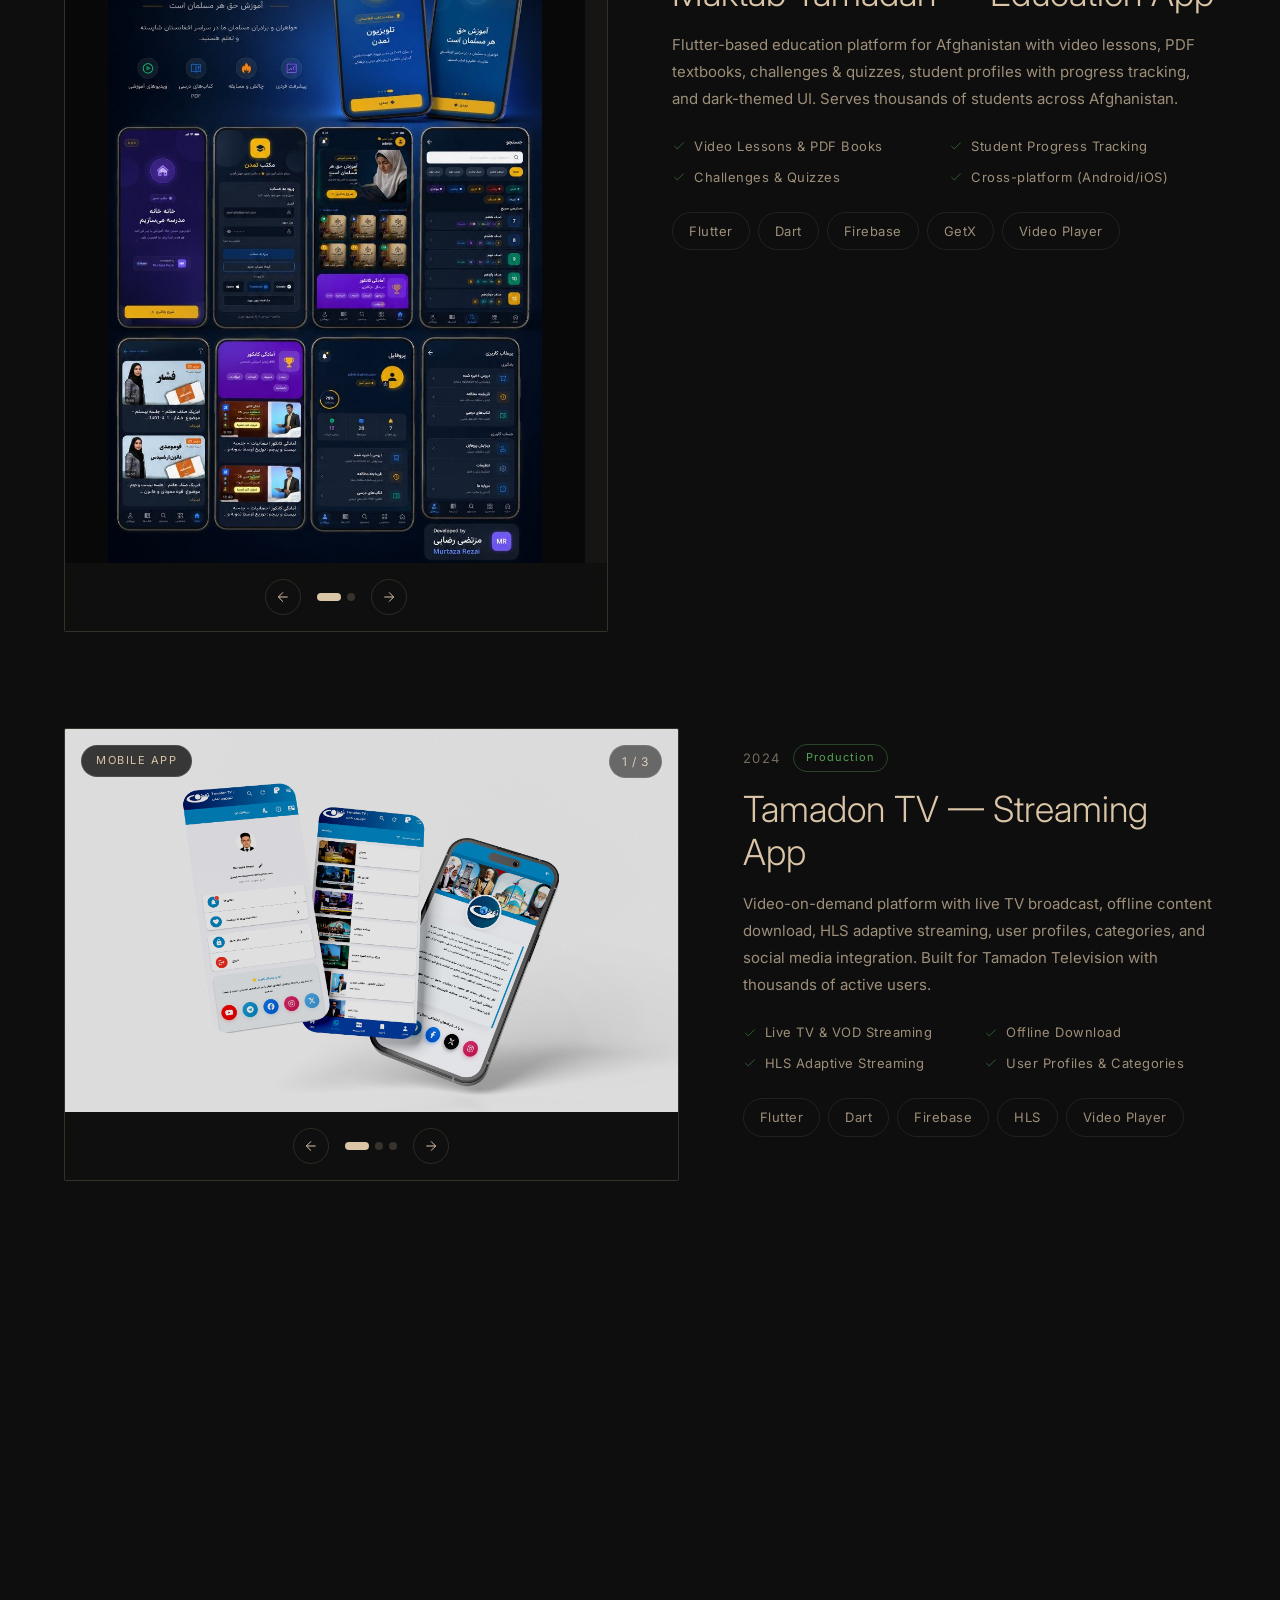
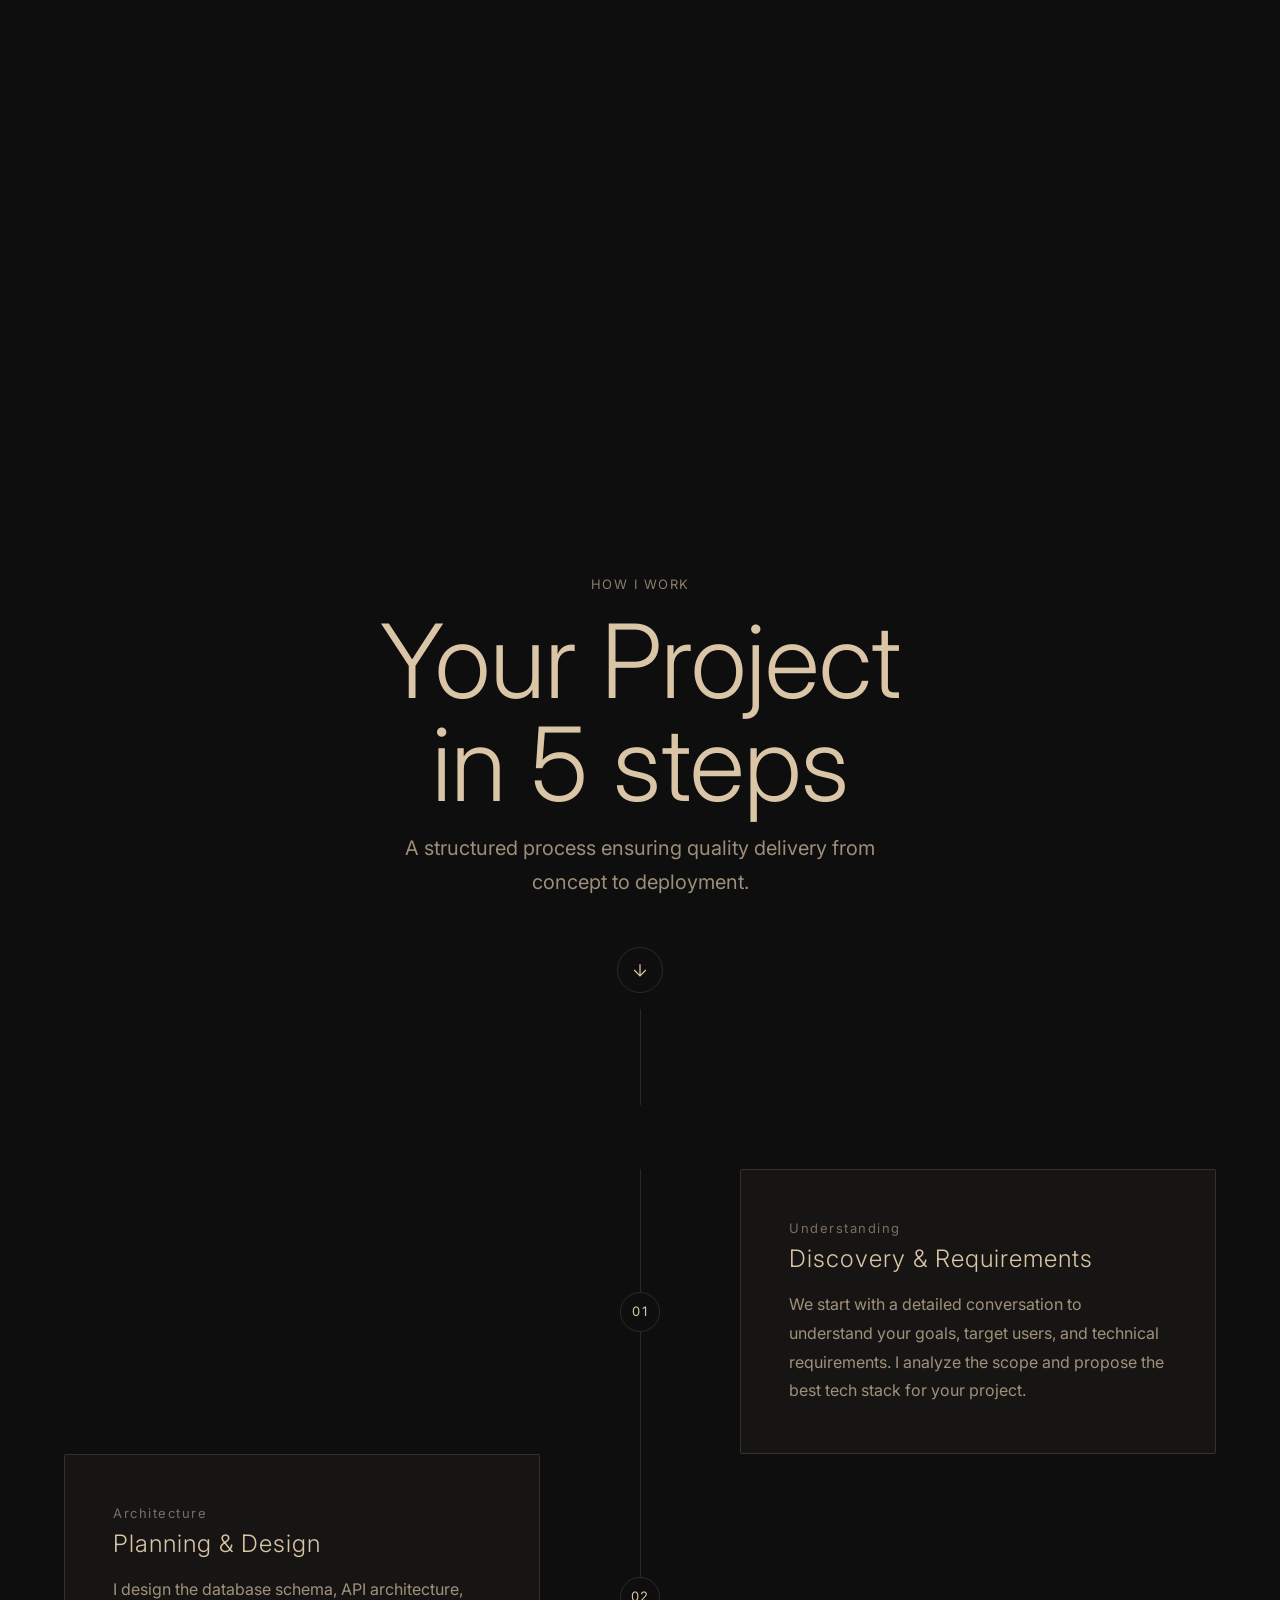
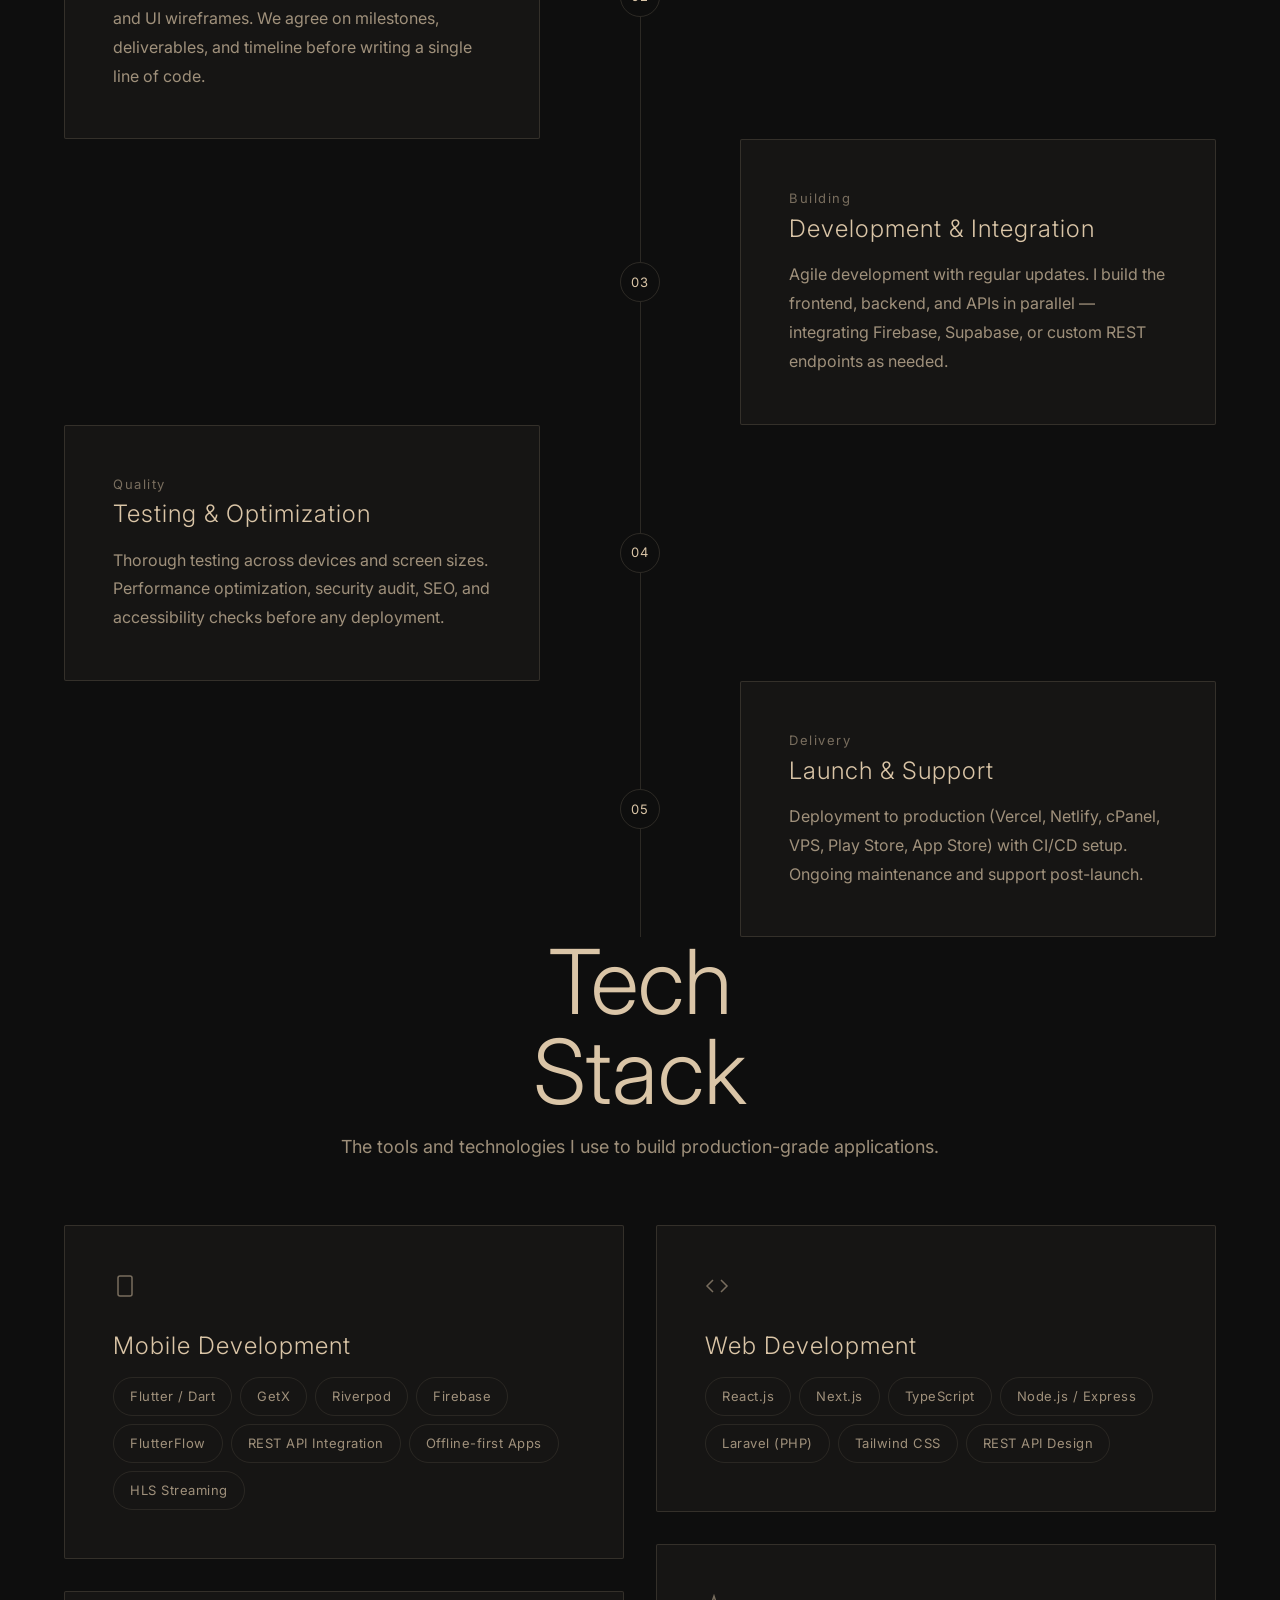
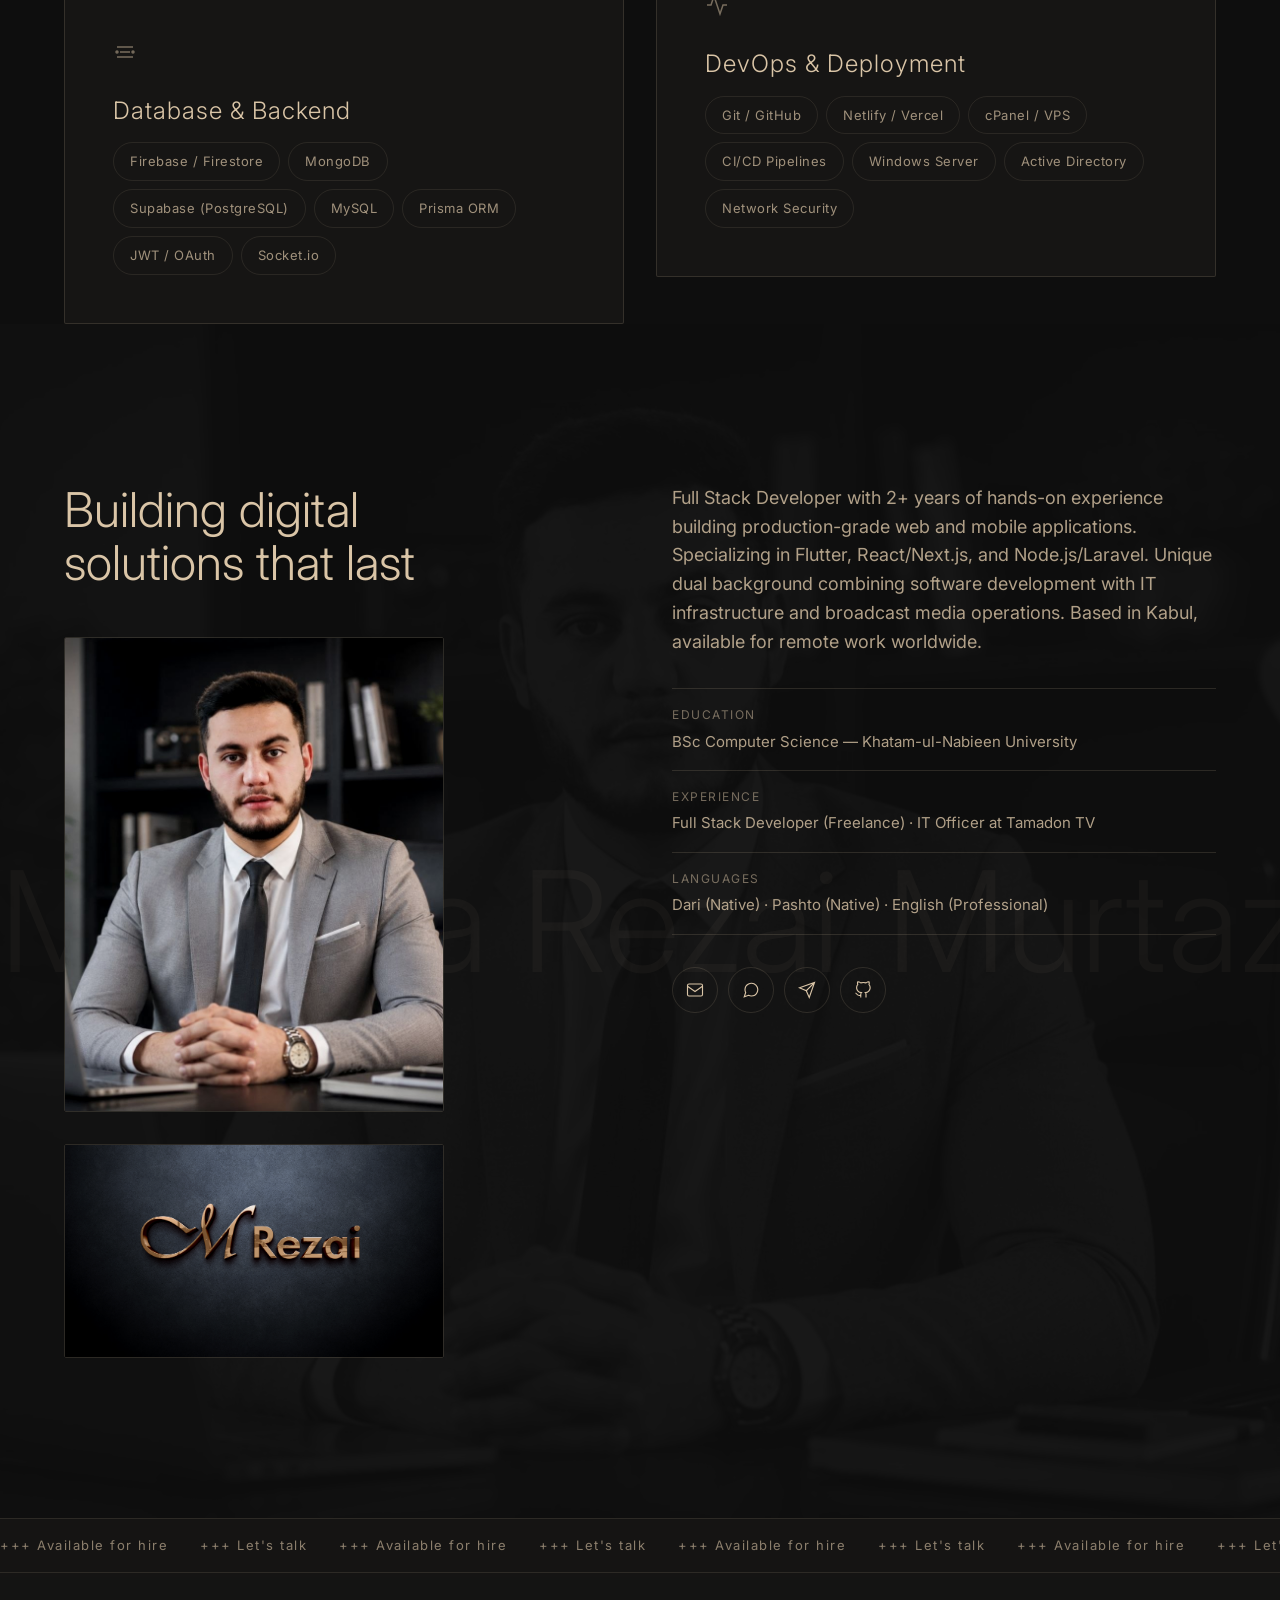
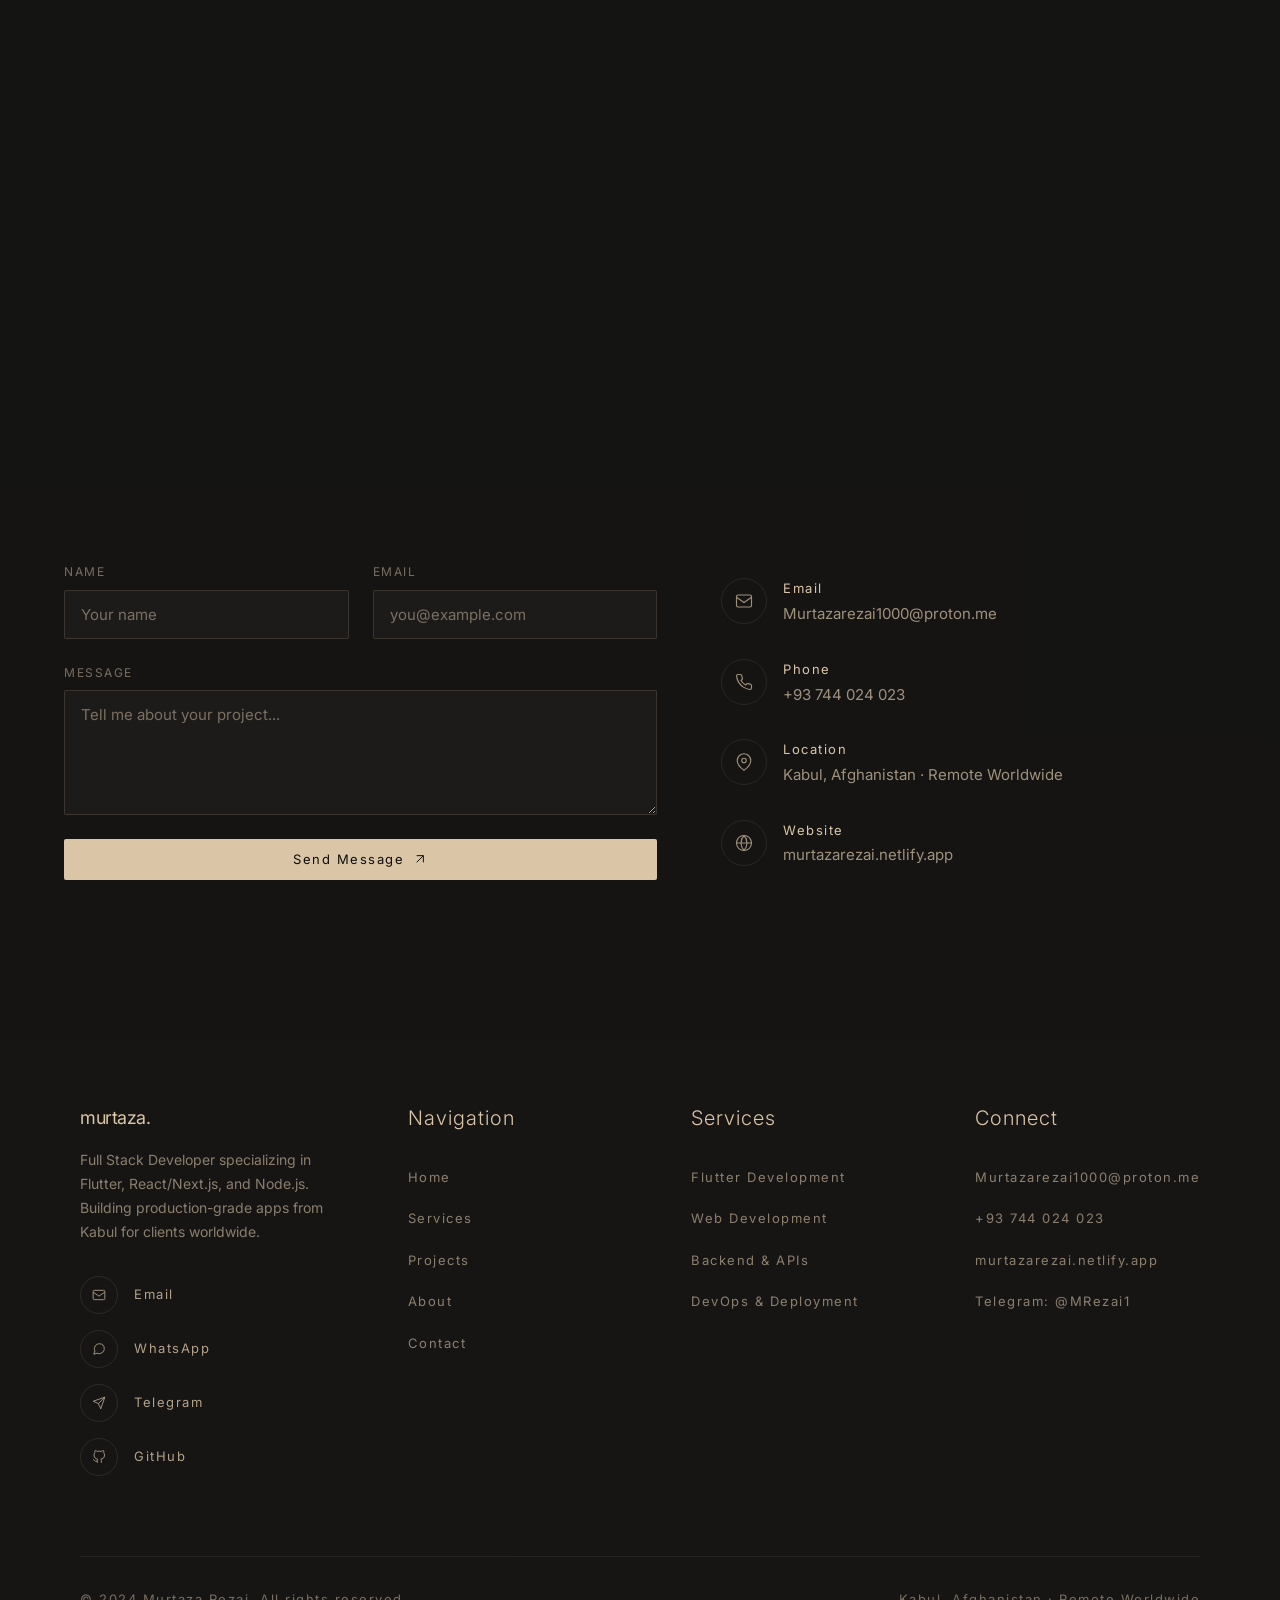
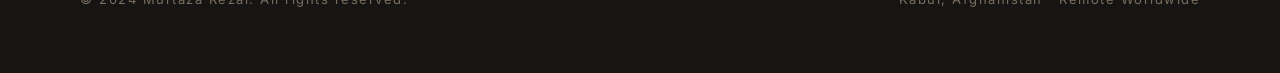
==== commit 126e7d7e: "feat: add 5 new projects, M Rezai logo, and bold hero name - Add Tamadon TV Streaming App (3 mockup " ====
--- a/index.html
+++ b/index.html
@@ -38,6 +38,7 @@
         <img src="https://images.unsplash.com/photo-1451187580459-43490279c0fa?w=1200&q=80" alt="Technology abstract" class="hero-img">
       </div>
       <div class="container hero-content">
+        <p class="hero-name animate-on-scroll">Murtaza Rezai</p>
         <h1 class="hero-title animate-on-scroll">Full Stack<br>Developer</h1>
         <p class="hero-desc animate-on-scroll">Flutter &amp; Web Specialist building production-grade mobile and web applications. Available for freelance &amp; remote opportunities worldwide.</p>
         <div class="hero-badges animate-on-scroll">
@@ -59,7 +60,7 @@
       <div class="container">
         <div class="stats-grid">
           <div class="stat-item animate-on-scroll">
-            <span class="stat-number" data-target="6">0</span><span class="stat-plus">+</span>
+            <span class="stat-number" data-target="8">0</span><span class="stat-plus">+</span>
             <span class="stat-label">Production Apps</span>
           </div>
           <div class="stat-item animate-on-scroll">
@@ -307,10 +308,278 @@
           </div>
         </div>
 
-        <!-- More Projects Coming Soon -->
+        <!-- Project 4: Tamadon TV App -->
+        <div class="project-showcase animate-on-scroll">
+          <div class="project-gallery" data-project="tamadon-app">
+            <div class="project-slides">
+              <img src="assets/img/projects/tamadon-app-1.jpg" alt="Tamadon TV — App Screens Mockup" class="project-slide active" loading="lazy">
+              <img src="assets/img/projects/tamadon-app-2.jpg" alt="Tamadon TV — Phone on Wood" class="project-slide" loading="lazy">
+              <img src="assets/img/projects/tamadon-app-3.jpg" alt="Tamadon TV — In-Hand View" class="project-slide" loading="lazy">
+            </div>
+            <div class="project-nav">
+              <button class="project-arrow project-prev" aria-label="Previous">
+                <svg viewBox="0 0 24 24" fill="none" stroke="currentColor" stroke-width="1.5" width="16" height="16"><path d="M19 12H5M12 19l-7-7 7-7"/></svg>
+              </button>
+              <div class="project-dots"></div>
+              <button class="project-arrow project-next" aria-label="Next">
+                <svg viewBox="0 0 24 24" fill="none" stroke="currentColor" stroke-width="1.5" width="16" height="16"><path d="M5 12h14M12 5l7 7-7 7"/></svg>
+              </button>
+            </div>
+            <span class="project-type-badge">Mobile App</span>
+            <span class="project-counter"><span class="counter-current">1</span> / <span class="counter-total">3</span></span>
+          </div>
+          <div class="project-details">
+            <div class="project-meta">
+              <span class="project-year">2024</span>
+              <span class="project-status">Production</span>
+            </div>
+            <h3 class="project-title">Tamadon TV — Streaming App</h3>
+            <p class="project-description">Video-on-demand platform with live TV broadcast, offline content download, HLS adaptive streaming, user profiles, categories, and social media integration. Built for Tamadon Television with thousands of active users.</p>
+            <div class="project-highlights">
+              <div class="highlight-item">
+                <svg viewBox="0 0 24 24" fill="none" stroke="currentColor" stroke-width="1.5" width="14" height="14"><path d="M20 6L9 17l-5-5"/></svg>
+                <span>Live TV &amp; VOD Streaming</span>
+              </div>
+              <div class="highlight-item">
+                <svg viewBox="0 0 24 24" fill="none" stroke="currentColor" stroke-width="1.5" width="14" height="14"><path d="M20 6L9 17l-5-5"/></svg>
+                <span>Offline Download</span>
+              </div>
+              <div class="highlight-item">
+                <svg viewBox="0 0 24 24" fill="none" stroke="currentColor" stroke-width="1.5" width="14" height="14"><path d="M20 6L9 17l-5-5"/></svg>
+                <span>HLS Adaptive Streaming</span>
+              </div>
+              <div class="highlight-item">
+                <svg viewBox="0 0 24 24" fill="none" stroke="currentColor" stroke-width="1.5" width="14" height="14"><path d="M20 6L9 17l-5-5"/></svg>
+                <span>User Profiles &amp; Categories</span>
+              </div>
+            </div>
+            <div class="project-stack">
+              <span class="tag">Flutter</span>
+              <span class="tag">Dart</span>
+              <span class="tag">Firebase</span>
+              <span class="tag">HLS</span>
+              <span class="tag">Video Player</span>
+            </div>
+          </div>
+        </div>
+
+        <!-- Project 5: Tamadon TV Admin Panel -->
+        <div class="project-showcase project-showcase--reverse animate-on-scroll">
+          <div class="project-gallery" data-project="tamadon-admin">
+            <div class="project-slides">
+              <img src="assets/img/projects/tamadon-admin-1.jpg" alt="Tamadon Admin — Light & Dark Mode" class="project-slide active" loading="lazy">
+              <img src="assets/img/projects/tamadon-admin-2.jpg" alt="Tamadon Admin — Dashboard Overview" class="project-slide" loading="lazy">
+            </div>
+            <div class="project-nav">
+              <button class="project-arrow project-prev" aria-label="Previous">
+                <svg viewBox="0 0 24 24" fill="none" stroke="currentColor" stroke-width="1.5" width="16" height="16"><path d="M19 12H5M12 19l-7-7 7-7"/></svg>
+              </button>
+              <div class="project-dots"></div>
+              <button class="project-arrow project-next" aria-label="Next">
+                <svg viewBox="0 0 24 24" fill="none" stroke="currentColor" stroke-width="1.5" width="16" height="16"><path d="M5 12h14M12 5l7 7-7 7"/></svg>
+              </button>
+            </div>
+            <span class="project-type-badge">Full Stack</span>
+            <span class="project-counter"><span class="counter-current">1</span> / <span class="counter-total">2</span></span>
+          </div>
+          <div class="project-details">
+            <div class="project-meta">
+              <span class="project-year">2024</span>
+              <span class="project-status">Production</span>
+            </div>
+            <h3 class="project-title">Tamadon TV — Admin Panel</h3>
+            <p class="project-description">RTL admin dashboard for Tamadon Television with light/dark mode, real-time analytics, weekly visit charts, service health monitoring (Weather API, YouTube API, Telegram API, Firebase API), news management, and user administration.</p>
+            <div class="project-highlights">
+              <div class="highlight-item">
+                <svg viewBox="0 0 24 24" fill="none" stroke="currentColor" stroke-width="1.5" width="14" height="14"><path d="M20 6L9 17l-5-5"/></svg>
+                <span>Light/Dark Mode</span>
+              </div>
+              <div class="highlight-item">
+                <svg viewBox="0 0 24 24" fill="none" stroke="currentColor" stroke-width="1.5" width="14" height="14"><path d="M20 6L9 17l-5-5"/></svg>
+                <span>Real-time Analytics</span>
+              </div>
+              <div class="highlight-item">
+                <svg viewBox="0 0 24 24" fill="none" stroke="currentColor" stroke-width="1.5" width="14" height="14"><path d="M20 6L9 17l-5-5"/></svg>
+                <span>API Health Monitoring</span>
+              </div>
+              <div class="highlight-item">
+                <svg viewBox="0 0 24 24" fill="none" stroke="currentColor" stroke-width="1.5" width="14" height="14"><path d="M20 6L9 17l-5-5"/></svg>
+                <span>RTL Persian Dashboard</span>
+              </div>
+            </div>
+            <div class="project-stack">
+              <span class="tag">React</span>
+              <span class="tag">TypeScript</span>
+              <span class="tag">Tailwind CSS</span>
+              <span class="tag">Chart.js</span>
+              <span class="tag">REST API</span>
+            </div>
+          </div>
+        </div>
+
+        <!-- Project 6: Khatam Hospital -->
+        <div class="project-showcase animate-on-scroll">
+          <div class="project-gallery" data-project="khatam">
+            <div class="project-slides">
+              <img src="assets/img/projects/khatam-hospital-1.jpg" alt="Khatam Hospital — MacBook Mockup" class="project-slide active" loading="lazy">
+              <img src="assets/img/projects/khatam-hospital-2.jpg" alt="Khatam Hospital — Café Mockup" class="project-slide" loading="lazy">
+            </div>
+            <div class="project-nav">
+              <button class="project-arrow project-prev" aria-label="Previous">
+                <svg viewBox="0 0 24 24" fill="none" stroke="currentColor" stroke-width="1.5" width="16" height="16"><path d="M19 12H5M12 19l-7-7 7-7"/></svg>
+              </button>
+              <div class="project-dots"></div>
+              <button class="project-arrow project-next" aria-label="Next">
+                <svg viewBox="0 0 24 24" fill="none" stroke="currentColor" stroke-width="1.5" width="16" height="16"><path d="M5 12h14M12 5l7 7-7 7"/></svg>
+              </button>
+            </div>
+            <span class="project-type-badge">Full Stack</span>
+            <span class="project-counter"><span class="counter-current">1</span> / <span class="counter-total">2</span></span>
+          </div>
+          <div class="project-details">
+            <div class="project-meta">
+              <span class="project-year">2024</span>
+              <span class="project-status">Production</span>
+            </div>
+            <h3 class="project-title">Khatam Hospital — HMS</h3>
+            <p class="project-description">Complete hospital management system for Khatam Al-Nabieen Hospital with 50+ expert doctors, 10K+ patients. Features department management, doctor profiles, patient registration, appointment scheduling, and 24/7 emergency services dashboard.</p>
+            <div class="project-highlights">
+              <div class="highlight-item">
+                <svg viewBox="0 0 24 24" fill="none" stroke="currentColor" stroke-width="1.5" width="14" height="14"><path d="M20 6L9 17l-5-5"/></svg>
+                <span>50+ Doctors Directory</span>
+              </div>
+              <div class="highlight-item">
+                <svg viewBox="0 0 24 24" fill="none" stroke="currentColor" stroke-width="1.5" width="14" height="14"><path d="M20 6L9 17l-5-5"/></svg>
+                <span>Patient Registration</span>
+              </div>
+              <div class="highlight-item">
+                <svg viewBox="0 0 24 24" fill="none" stroke="currentColor" stroke-width="1.5" width="14" height="14"><path d="M20 6L9 17l-5-5"/></svg>
+                <span>Department Management</span>
+              </div>
+              <div class="highlight-item">
+                <svg viewBox="0 0 24 24" fill="none" stroke="currentColor" stroke-width="1.5" width="14" height="14"><path d="M20 6L9 17l-5-5"/></svg>
+                <span>24/7 Emergency Portal</span>
+              </div>
+            </div>
+            <div class="project-stack">
+              <span class="tag">React</span>
+              <span class="tag">Node.js</span>
+              <span class="tag">MongoDB</span>
+              <span class="tag">Express</span>
+              <span class="tag">Tailwind CSS</span>
+            </div>
+          </div>
+        </div>
+
+        <!-- Project 7: TamPrompter -->
+        <div class="project-showcase project-showcase--reverse animate-on-scroll">
+          <div class="project-gallery" data-project="tamprompter">
+            <div class="project-slides">
+              <img src="assets/img/projects/tamprompter-1.png" alt="TamPrompter — Dual Laptop Mockup" class="project-slide active" loading="lazy">
+              <img src="assets/img/projects/tamprompter-2.png" alt="TamPrompter — Editor & Presenter" class="project-slide" loading="lazy">
+            </div>
+            <div class="project-nav">
+              <button class="project-arrow project-prev" aria-label="Previous">
+                <svg viewBox="0 0 24 24" fill="none" stroke="currentColor" stroke-width="1.5" width="16" height="16"><path d="M19 12H5M12 19l-7-7 7-7"/></svg>
+              </button>
+              <div class="project-dots"></div>
+              <button class="project-arrow project-next" aria-label="Next">
+                <svg viewBox="0 0 24 24" fill="none" stroke="currentColor" stroke-width="1.5" width="16" height="16"><path d="M5 12h14M12 5l7 7-7 7"/></svg>
+              </button>
+            </div>
+            <span class="project-type-badge">Desktop App</span>
+            <span class="project-counter"><span class="counter-current">1</span> / <span class="counter-total">2</span></span>
+          </div>
+          <div class="project-details">
+            <div class="project-meta">
+              <span class="project-year">2024</span>
+              <span class="project-status">Production</span>
+            </div>
+            <h3 class="project-title">TamPrompter — Teleprompter</h3>
+            <p class="project-description">Professional desktop teleprompter application for Tamadon TV broadcast studio. Features rich text editor, adjustable scroll speed, font customization, fullscreen presentation mode, and real-time mirroring. Used daily for live television production.</p>
+            <div class="project-highlights">
+              <div class="highlight-item">
+                <svg viewBox="0 0 24 24" fill="none" stroke="currentColor" stroke-width="1.5" width="14" height="14"><path d="M20 6L9 17l-5-5"/></svg>
+                <span>Rich Text Editor</span>
+              </div>
+              <div class="highlight-item">
+                <svg viewBox="0 0 24 24" fill="none" stroke="currentColor" stroke-width="1.5" width="14" height="14"><path d="M20 6L9 17l-5-5"/></svg>
+                <span>Adjustable Speed Control</span>
+              </div>
+              <div class="highlight-item">
+                <svg viewBox="0 0 24 24" fill="none" stroke="currentColor" stroke-width="1.5" width="14" height="14"><path d="M20 6L9 17l-5-5"/></svg>
+                <span>Fullscreen Presentation</span>
+              </div>
+              <div class="highlight-item">
+                <svg viewBox="0 0 24 24" fill="none" stroke="currentColor" stroke-width="1.5" width="14" height="14"><path d="M20 6L9 17l-5-5"/></svg>
+                <span>Live TV Broadcast Use</span>
+              </div>
+            </div>
+            <div class="project-stack">
+              <span class="tag">C#</span>
+              <span class="tag">.NET / WPF</span>
+              <span class="tag">XAML</span>
+              <span class="tag">Desktop</span>
+            </div>
+          </div>
+        </div>
+
+        <!-- Project 8: Healthy Life -->
+        <div class="project-showcase animate-on-scroll">
+          <div class="project-gallery" data-project="healthy-life">
+            <div class="project-slides">
+              <img src="assets/img/projects/healthy-life-1.jpg" alt="Healthy Life — Multi-screen Dashboard" class="project-slide active" loading="lazy">
+            </div>
+            <div class="project-nav">
+              <button class="project-arrow project-prev" aria-label="Previous">
+                <svg viewBox="0 0 24 24" fill="none" stroke="currentColor" stroke-width="1.5" width="16" height="16"><path d="M19 12H5M12 19l-7-7 7-7"/></svg>
+              </button>
+              <div class="project-dots"></div>
+              <button class="project-arrow project-next" aria-label="Next">
+                <svg viewBox="0 0 24 24" fill="none" stroke="currentColor" stroke-width="1.5" width="16" height="16"><path d="M5 12h14M12 5l7 7-7 7"/></svg>
+              </button>
+            </div>
+            <span class="project-type-badge">Web App</span>
+            <span class="project-counter"><span class="counter-current">1</span> / <span class="counter-total">1</span></span>
+          </div>
+          <div class="project-details">
+            <div class="project-meta">
+              <span class="project-year">2024</span>
+              <span class="project-status">Production</span>
+            </div>
+            <h3 class="project-title">Healthy Life — Smart Diet Planner</h3>
+            <p class="project-description">Intelligent health dashboard with calorie tracking, meal planning, nutrition analysis (protein/carbs/fat breakdown), weekly progress reports, and personalized diet recommendations. Features RTL Persian interface with daily food logging and goal tracking.</p>
+            <div class="project-highlights">
+              <div class="highlight-item">
+                <svg viewBox="0 0 24 24" fill="none" stroke="currentColor" stroke-width="1.5" width="14" height="14"><path d="M20 6L9 17l-5-5"/></svg>
+                <span>Calorie &amp; Nutrition Tracking</span>
+              </div>
+              <div class="highlight-item">
+                <svg viewBox="0 0 24 24" fill="none" stroke="currentColor" stroke-width="1.5" width="14" height="14"><path d="M20 6L9 17l-5-5"/></svg>
+                <span>Smart Diet Recommendations</span>
+              </div>
+              <div class="highlight-item">
+                <svg viewBox="0 0 24 24" fill="none" stroke="currentColor" stroke-width="1.5" width="14" height="14"><path d="M20 6L9 17l-5-5"/></svg>
+                <span>Weekly Progress Reports</span>
+              </div>
+              <div class="highlight-item">
+                <svg viewBox="0 0 24 24" fill="none" stroke="currentColor" stroke-width="1.5" width="14" height="14"><path d="M20 6L9 17l-5-5"/></svg>
+                <span>RTL Persian Interface</span>
+              </div>
+            </div>
+            <div class="project-stack">
+              <span class="tag">React</span>
+              <span class="tag">TypeScript</span>
+              <span class="tag">Tailwind CSS</span>
+              <span class="tag">Chart.js</span>
+              <span class="tag">REST API</span>
+            </div>
+          </div>
+        </div>
+
+        <!-- View All Projects -->
         <div class="more-projects animate-on-scroll">
-          <p class="more-projects-text">More projects coming soon...</p>
-          <a href="https://murtazarezai.netlify.app" target="_blank" class="btn btn-primary">View Portfolio <svg viewBox="0 0 24 24" fill="none" stroke="currentColor" stroke-width="1.5" width="16" height="16"><path d="M7 17L17 7M17 7H7M17 7v10"/></svg></a>
+          <a href="https://murtazarezai.netlify.app" target="_blank" class="btn btn-primary">View All Projects <svg viewBox="0 0 24 24" fill="none" stroke="currentColor" stroke-width="1.5" width="16" height="16"><path d="M7 17L17 7M17 7H7M17 7v10"/></svg></a>
         </div>
 
       </div>
@@ -487,6 +756,9 @@
             <div class="about-photo-wrapper">
               <img src="assets/img/profile/murtaza-rezai.jpg" alt="Murtaza Rezai" class="about-photo">
               <div class="about-photo-border"></div>
+            </div>
+            <div class="about-logo-wrapper">
+              <img src="assets/img/profile/murtaza-logo.jpg" alt="M Rezai — Brand Logo" class="about-logo">
             </div>
           </div>
           <div class="about-info animate-on-scroll">
--- a/assets/css/style.css
+++ b/assets/css/style.css
@@ -176,6 +176,18 @@
   flex-direction: column;
   align-items: center;
 }
+.hero-name {
+  font-size: clamp(18px, 2.5vw, 28px);
+  font-weight: 600;
+  letter-spacing: 6px;
+  text-transform: uppercase;
+  margin-bottom: 16px;
+  opacity: 0.9;
+  background: linear-gradient(135deg, var(--color) 0%, rgba(218, 197, 167, 0.6) 100%);
+  -webkit-background-clip: text;
+  -webkit-text-fill-color: transparent;
+  background-clip: text;
+}
 .hero-title {
   font-size: clamp(64px, 10vw, 160px);
   font-weight: 300;
@@ -975,6 +987,30 @@
   pointer-events: none;
   opacity: 0.4;
 }
+
+/* About Logo */
+.about-logo-wrapper {
+  margin-top: 32px;
+  max-width: 380px;
+  border-radius: var(--radius);
+  overflow: hidden;
+  position: relative;
+}
+.about-logo {
+  width: 100%;
+  aspect-ratio: 16/9;
+  object-fit: cover;
+  object-position: center;
+  border-radius: var(--radius);
+  border: 1px solid var(--color-border);
+  filter: brightness(0.9) contrast(1.1);
+  transition: all 0.6s cubic-bezier(0.16, 1, 0.3, 1);
+}
+.about-logo-wrapper:hover .about-logo {
+  filter: brightness(1) contrast(1.05);
+  transform: scale(1.02);
+}
+
 .about-desc {
   font-size: 18px;
   font-weight: 400;
